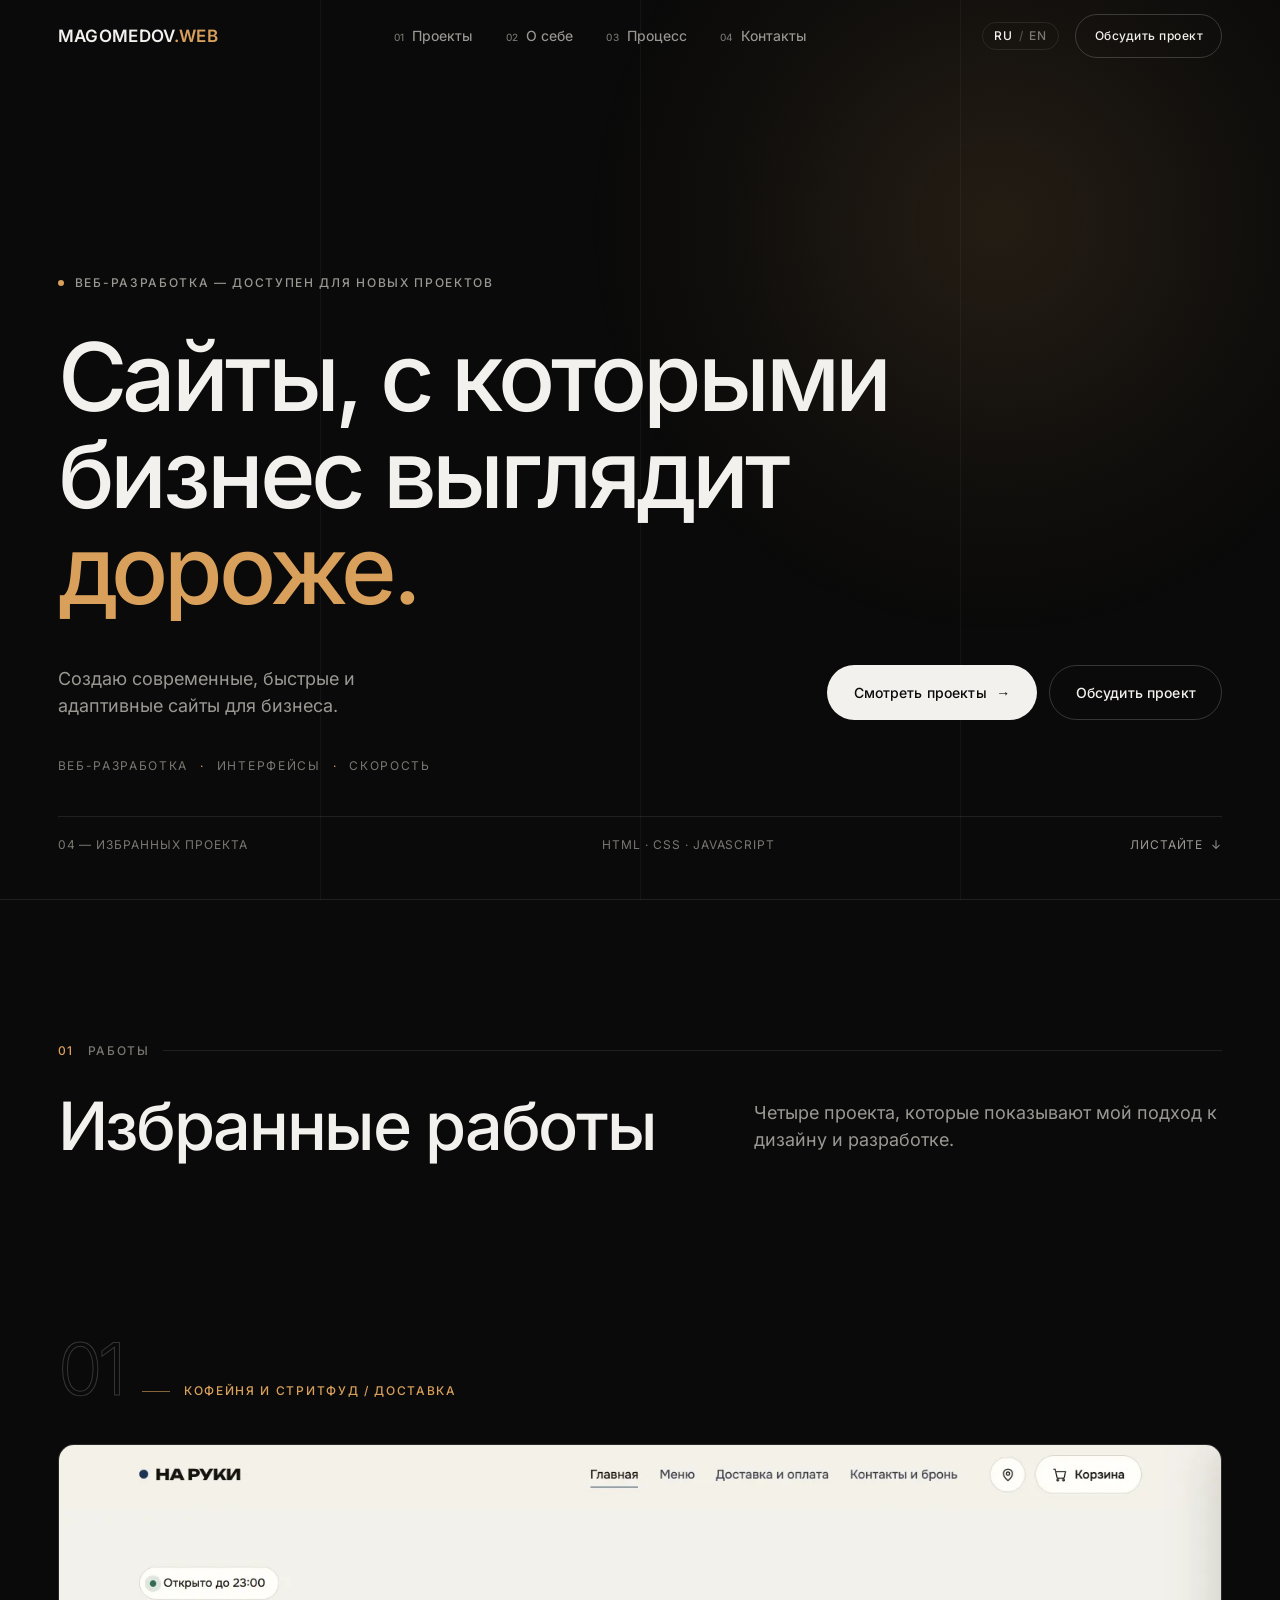
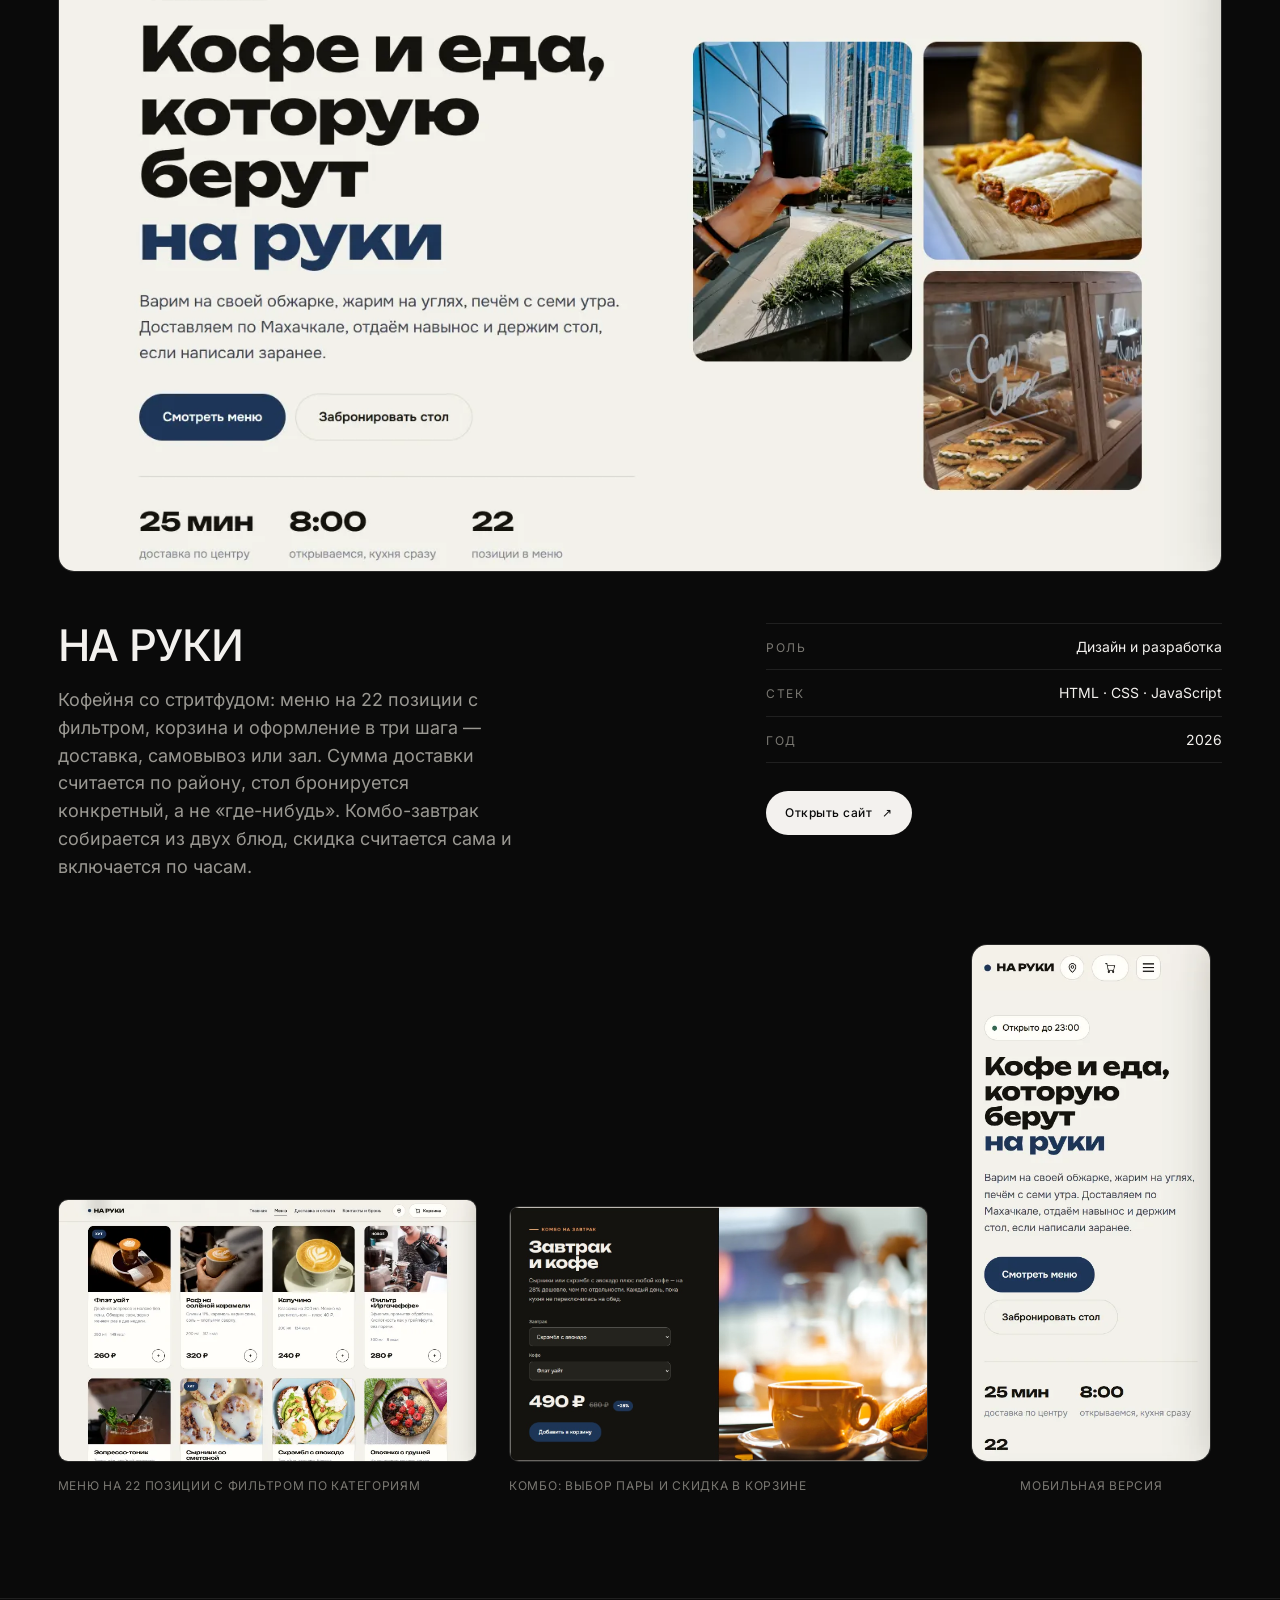
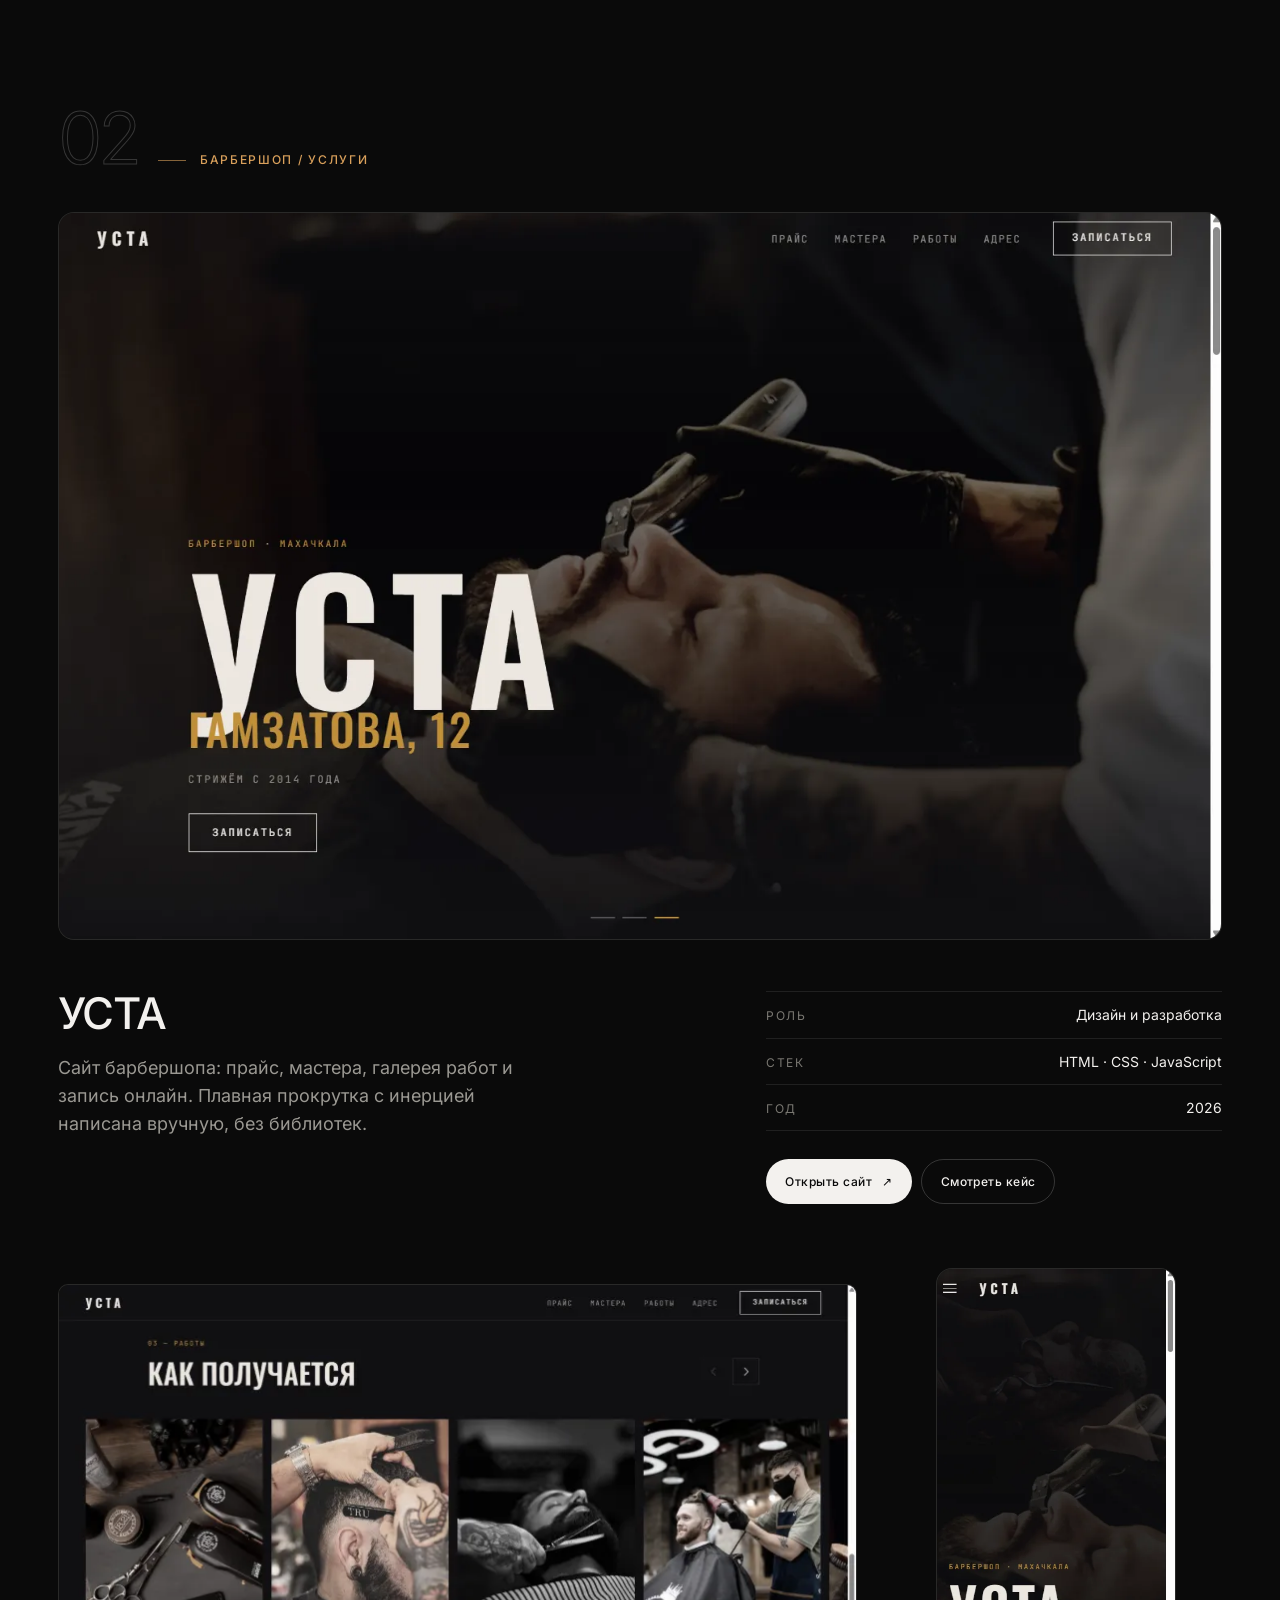
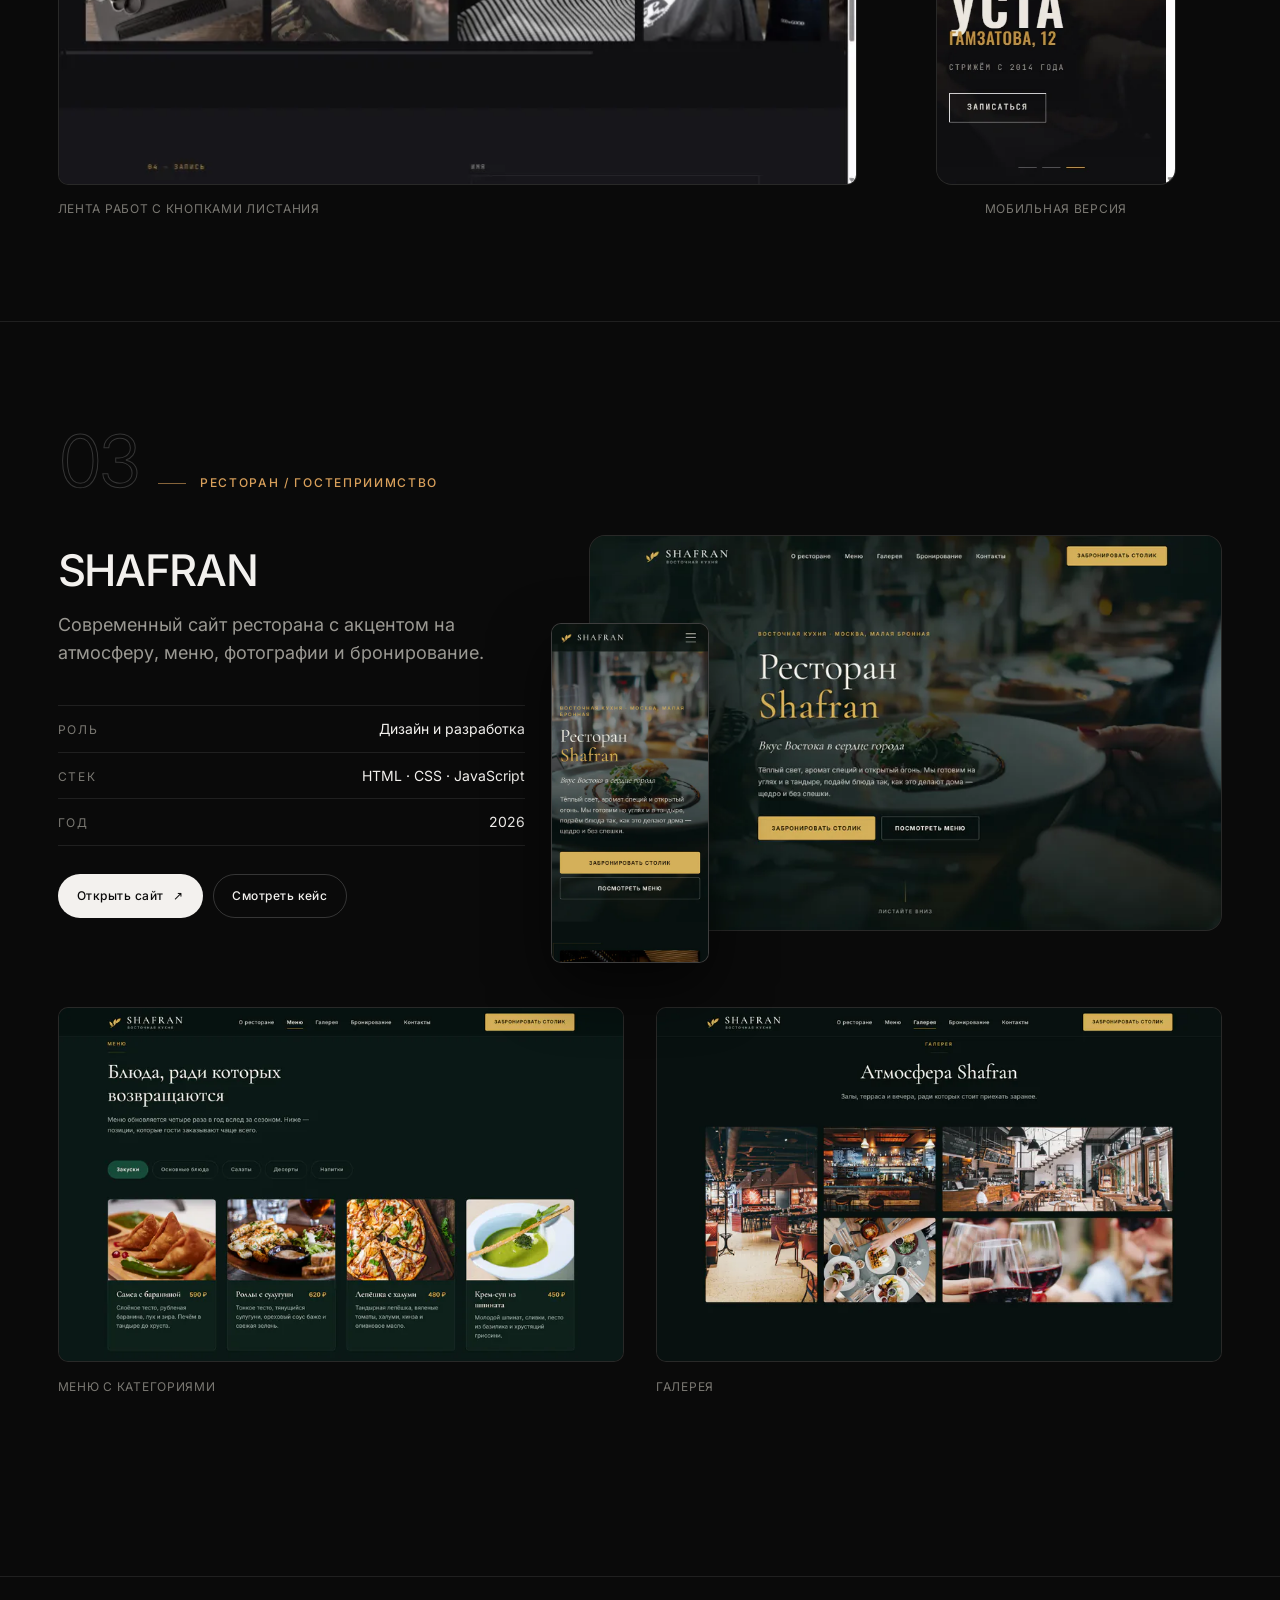
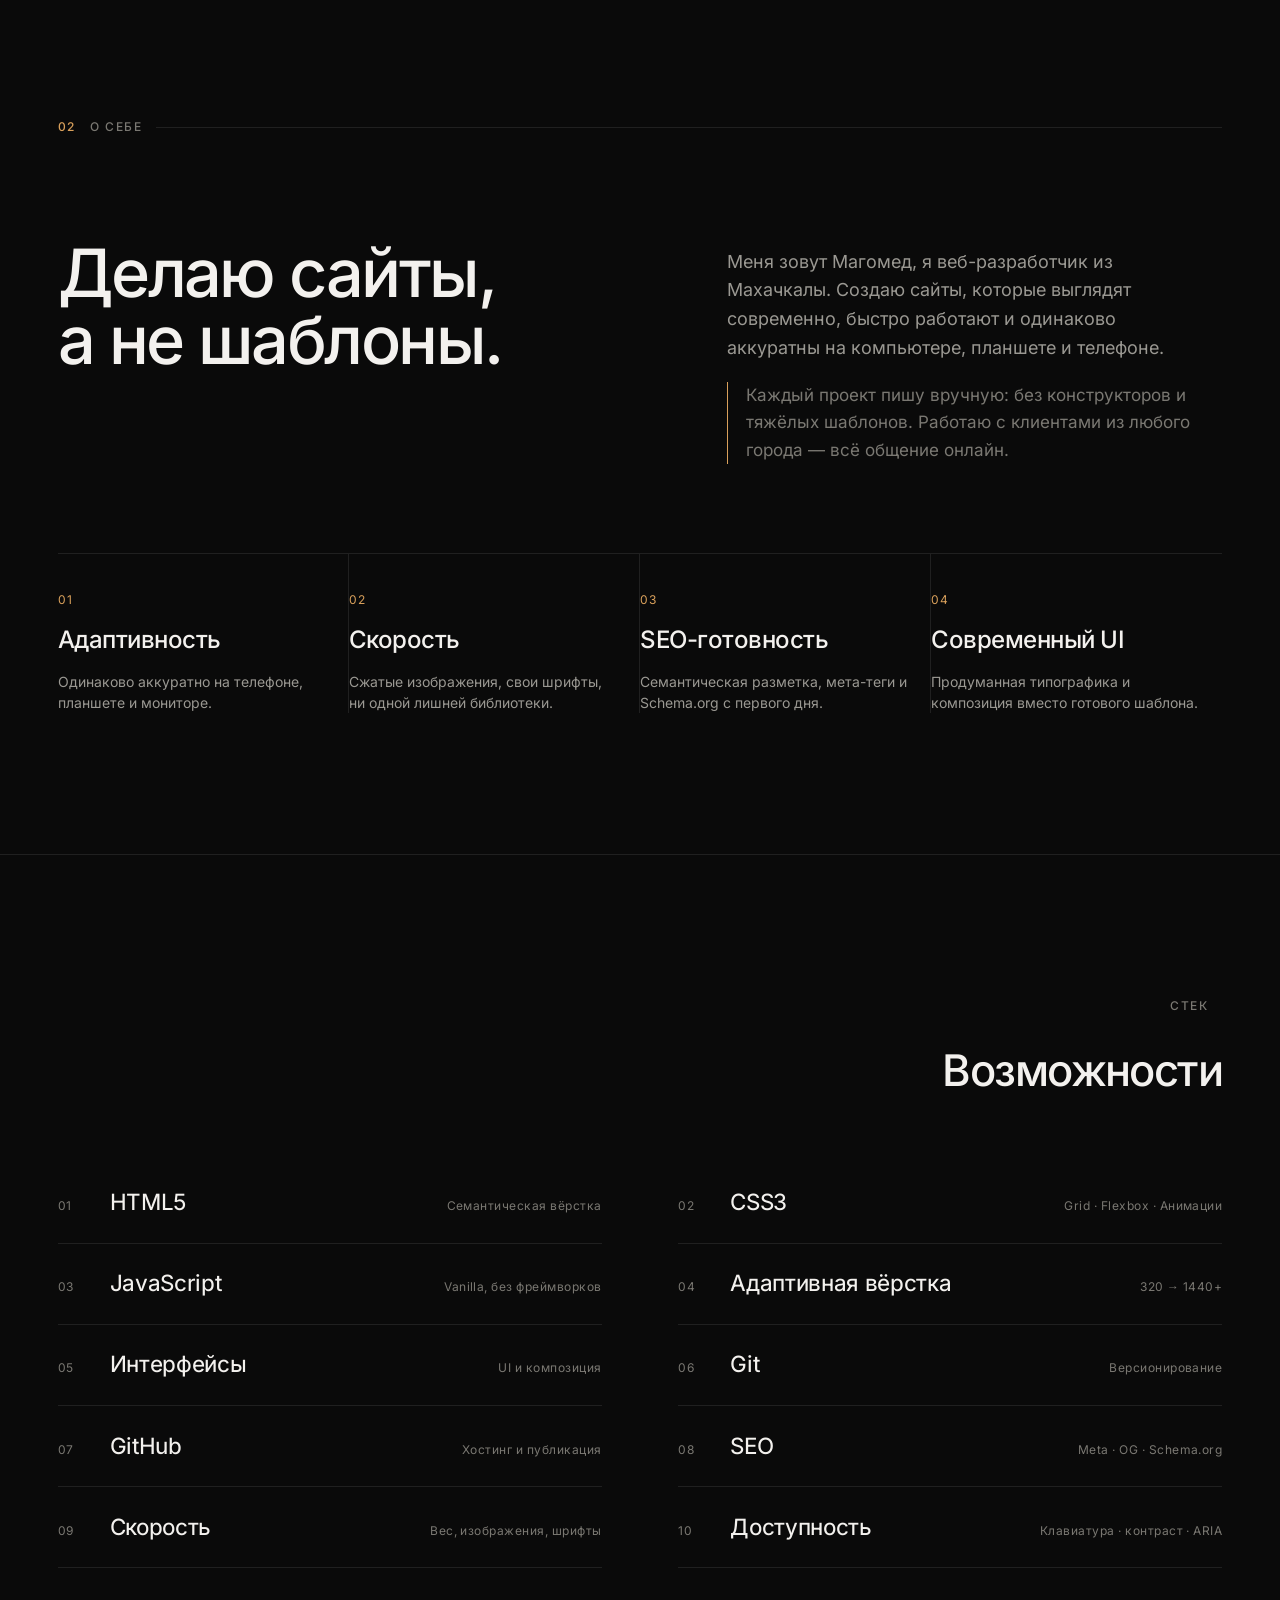
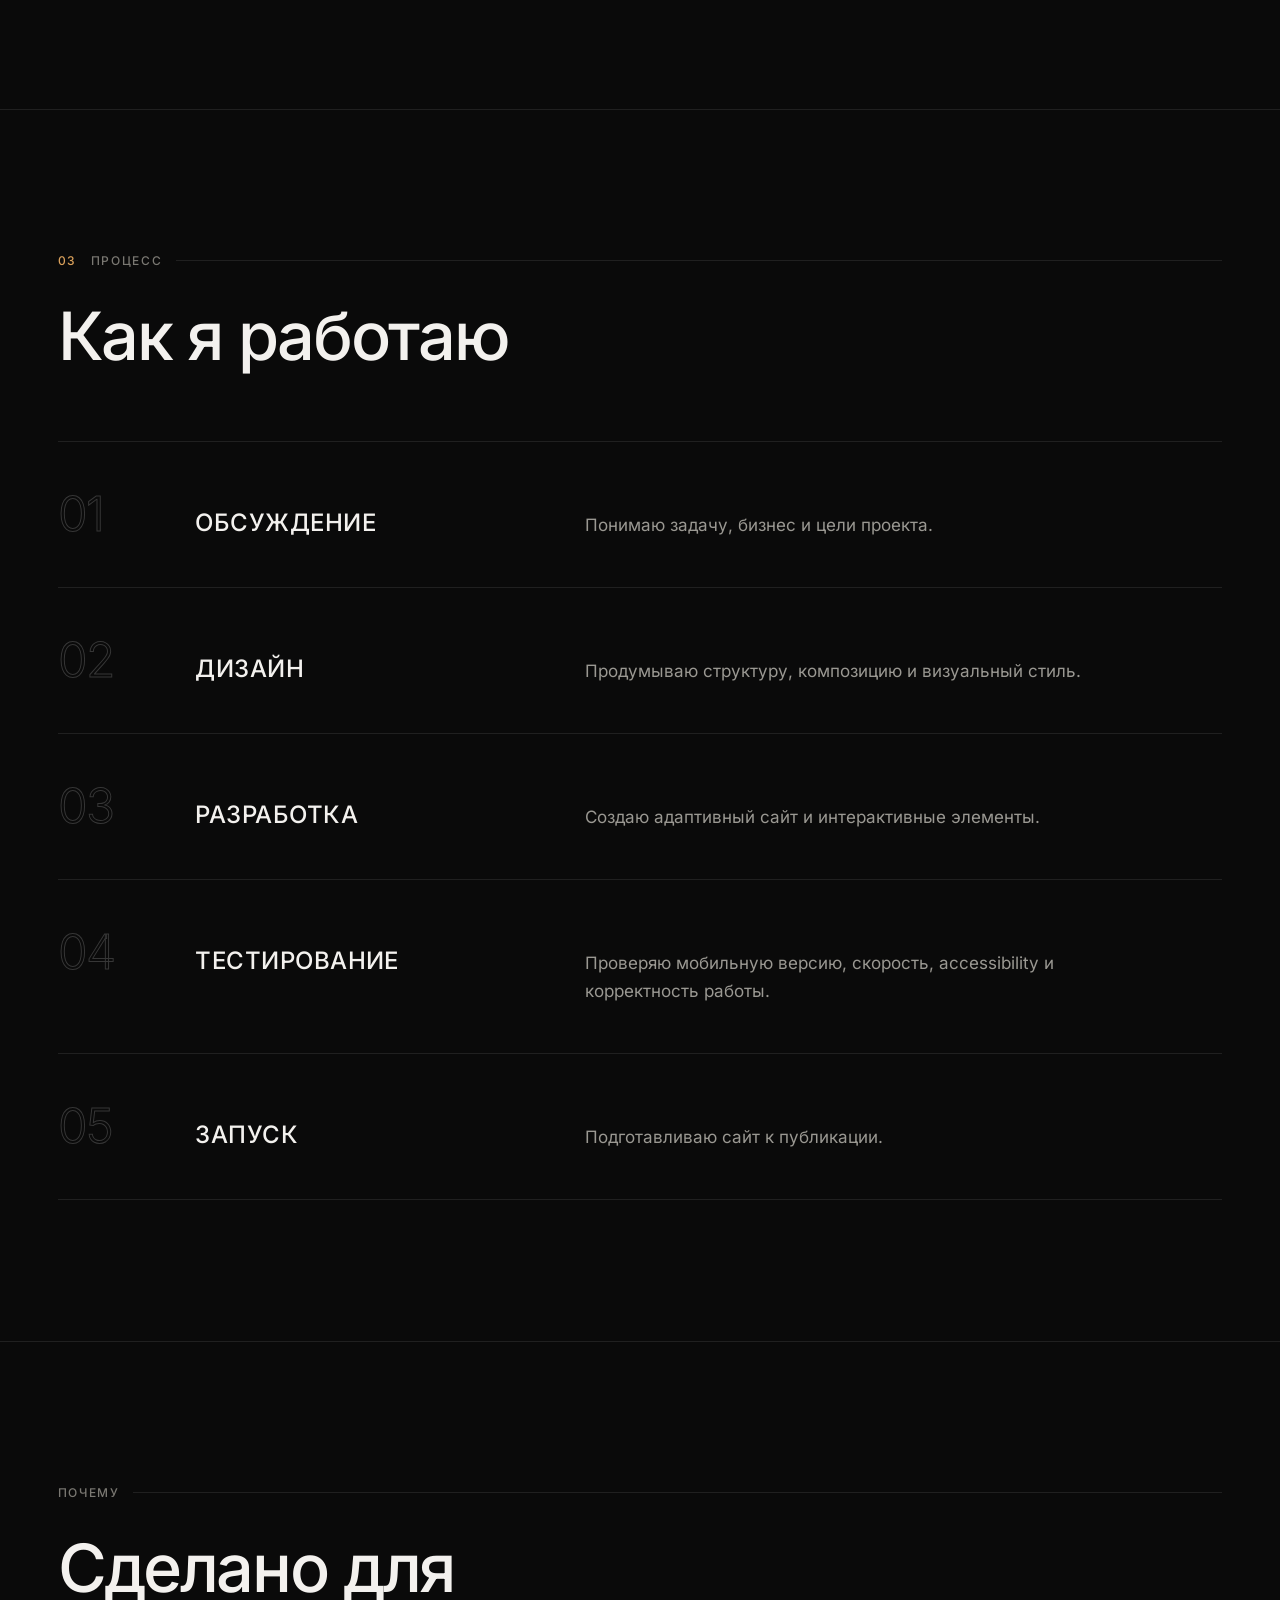
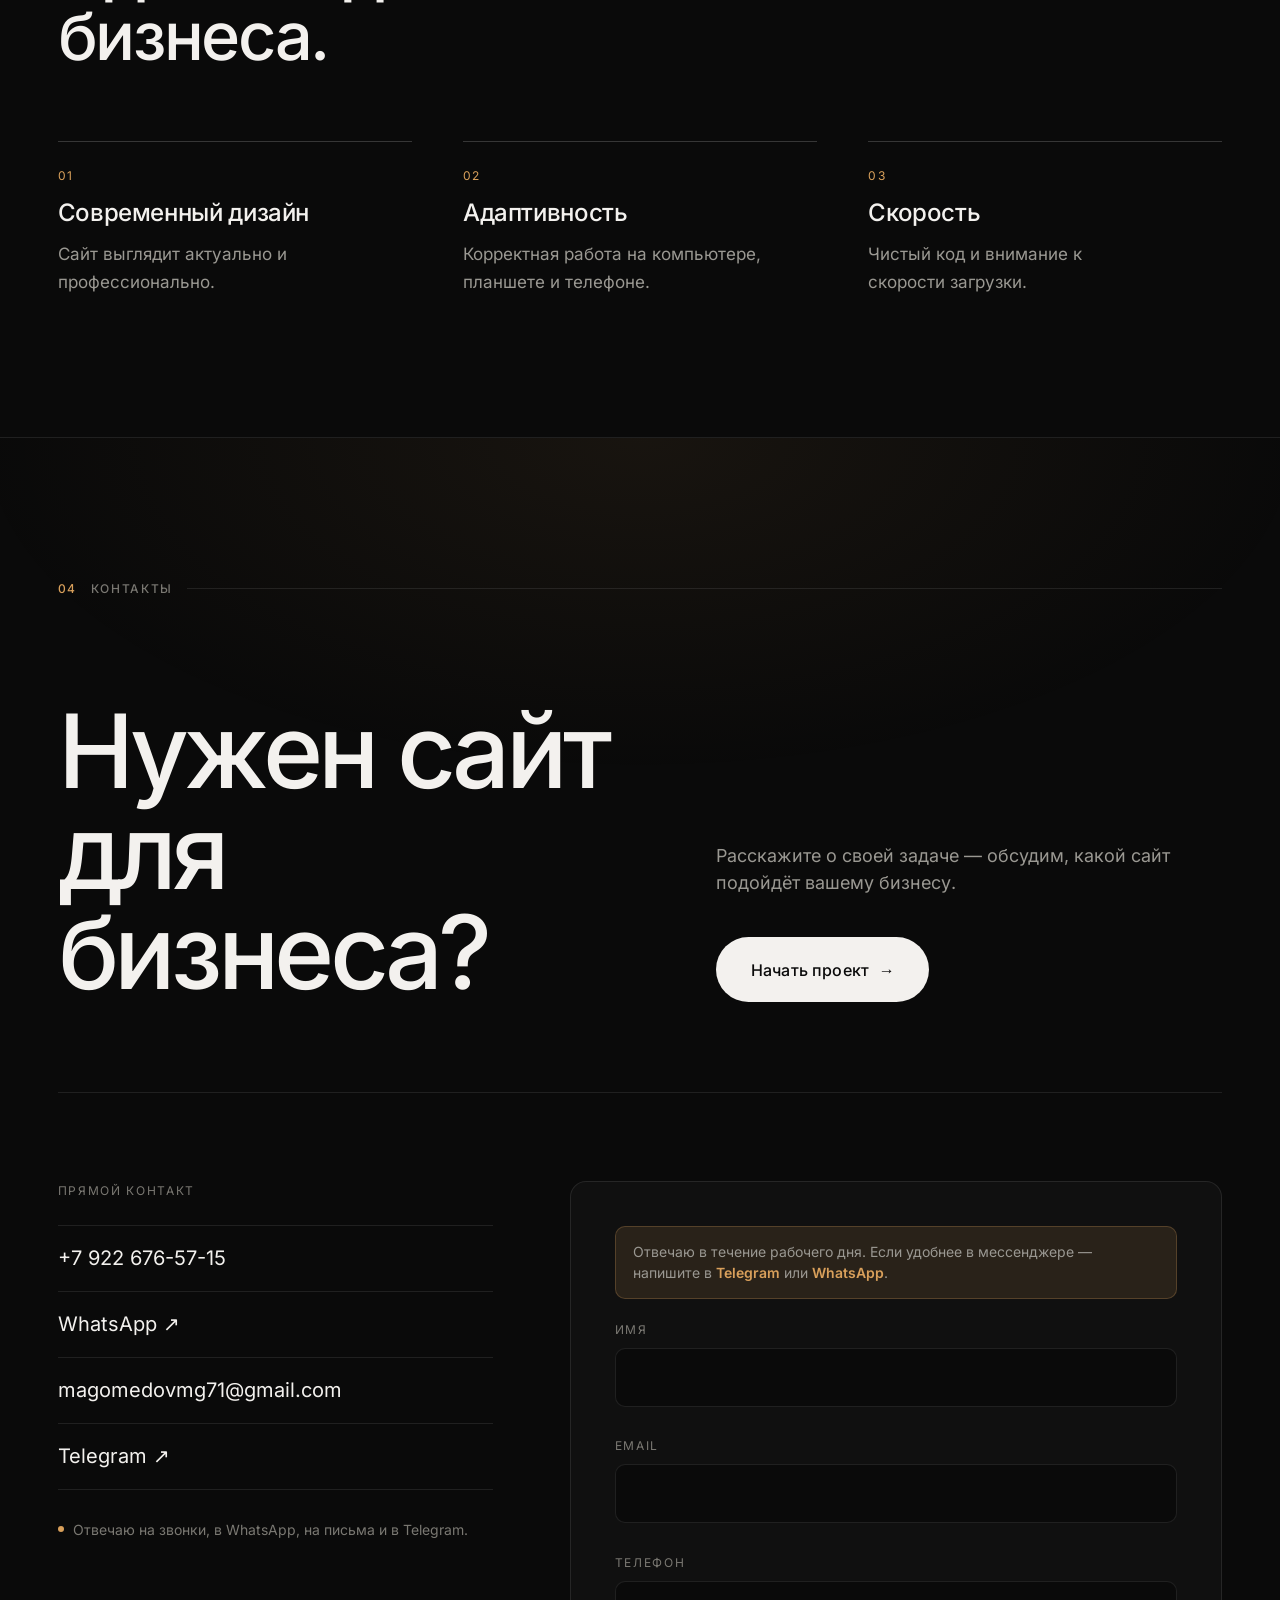
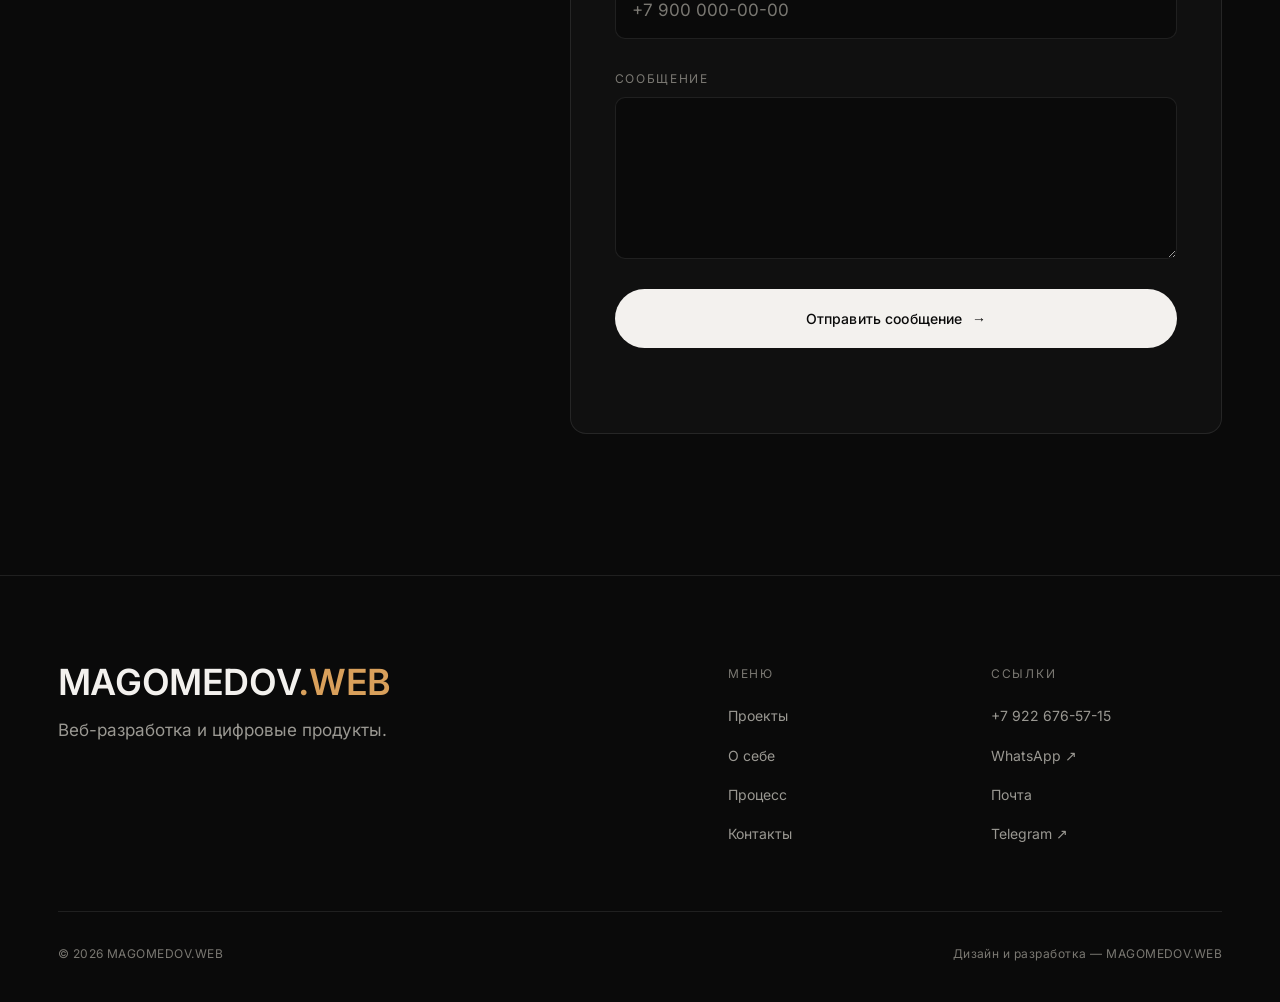
==== index.html @ 391b617d "Телеграм ведёт к боту с меткой сайта t.me/magadev_leads_bot?start=<метка>. Человек жмёт «Начать», бо" ====
<!DOCTYPE html>
<html lang="ru">
<head>
<meta charset="utf-8">
<meta name="viewport" content="width=device-width, initial-scale=1, viewport-fit=cover">
<title>Создание сайтов в Махачкале — MAGOMEDOV.WEB</title>
<meta name="description" content="Магомед — веб-разработчик из Махачкалы. Создаю современные, быстрые и адаптивные сайты для бизнеса: лендинги, сайты-визитки, корпоративные сайты. Работаю с клиентами из любого города. Четыре проекта в портфолио.">
<meta name="author" content="Магомед — MAGOMEDOV.WEB">
<meta name="theme-color" content="#0a0a0a">
<meta name="color-scheme" content="dark">
<!-- max-image-preview:large — чтобы в поиске показывалась крупная картинка проекта -->
<meta name="robots" content="index, follow, max-image-preview:large, max-snippet:-1">
<link rel="canonical" href="https://magomedov.website/">

<!-- Open Graph / Twitter -->
<meta property="og:type" content="website">
<meta property="og:site_name" content="MAGOMEDOV.WEB">
<meta property="og:locale" content="ru_RU">
<meta property="og:title" content="Создание сайтов в Махачкале — MAGOMEDOV.WEB">
<meta property="og:description" content="Магомед, веб-разработчик из Махачкалы. Современные, быстрые и адаптивные сайты для бизнеса. Проекты: НА РУКИ, УСТА, SHAFRAN.">
<meta property="og:url" content="https://magomedov.website/">
<meta property="og:image" content="https://magomedov.website/images/og-image.jpg">
<meta property="og:image:width" content="1200">
<meta property="og:image:height" content="630">
<meta property="og:image:alt" content="MAGOMEDOV.WEB — веб-разработка">
<meta name="twitter:card" content="summary_large_image">
<meta name="twitter:title" content="Создание сайтов в Махачкале — MAGOMEDOV.WEB">
<meta name="twitter:description" content="Магомед, веб-разработчик из Махачкалы. Современные, быстрые и адаптивные сайты для бизнеса.">
<meta name="twitter:image" content="https://magomedov.website/images/og-image.jpg">

<!-- Icons -->
<link rel="icon" href="images/favicon.svg" type="image/svg+xml">
<link rel="apple-touch-icon" href="images/apple-touch-icon.png">

<!-- Fonts: self-hosted Inter (latin + cyrillic subsets) -->
<link rel="preload" href="fonts/inter-cyrillic.woff2" as="font" type="font/woff2" crossorigin>
<link rel="preload" href="fonts/inter-latin.woff2" as="font" type="font/woff2" crossorigin>
<link rel="stylesheet" href="css/style.css">
<script>document.documentElement.classList.add('js');</script>

<script type="application/ld+json">
{
  "@context": "https://schema.org",
  "@graph": [
    {
      "@type": "WebSite",
      "@id": "https://magomedov.website/#website",
      "url": "https://magomedov.website/",
      "name": "MAGOMEDOV.WEB",
      "description": "Веб-разработка современных сайтов для бизнеса",
      "inLanguage": ["ru-RU", "en"],
      "publisher": { "@id": "https://magomedov.website/#person" }
    },
    {
      "@type": "Person",
      "@id": "https://magomedov.website/#person",
      "name": "MAGOMEDOV.WEB",
      "alternateName": "Магомед",
      "givenName": "Магомед",
      "jobTitle": "Веб-разработчик",
      "address": {
        "@type": "PostalAddress",
        "addressLocality": "Махачкала",
        "addressRegion": "Республика Дагестан",
        "addressCountry": "RU"
      },
      "email": "mailto:magomedovmg71@gmail.com",
      "telephone": "+79226765715",
      "url": "https://magomedov.website/",
      "knowsAbout": ["HTML5", "CSS3", "JavaScript", "Responsive Design", "UI Development", "Web Performance", "Accessibility", "SEO"],
      "knowsLanguage": ["ru", "en"],
      "makesOffer": {
        "@type": "Offer",
        "itemOffered": {
          "@type": "Service",
          "name": "Разработка сайтов для бизнеса",
          "serviceType": "Веб-разработка",
          "description": "Дизайн и вёрстка адаптивных сайтов: лендинги, сайты-визитки и корпоративные сайты на HTML, CSS и JavaScript.",
          "areaServed": [
            { "@type": "City", "name": "Махачкала" },
            { "@type": "Country", "name": "Россия" }
          ]
        }
      }
    },
    {
      "@type": "ItemList",
      "name": "Избранные работы",
      "itemListOrder": "https://schema.org/ItemListOrderAscending",
      "itemListElement": [
        {
          "@type": "ListItem",
          "position": 1,
          "item": {
            "@type": "WebSite",
            "name": "НА РУКИ",
            "url": "https://magomedov.website/naruki/",
            "description": "Сайт кофейни со стритфудом: меню с фильтром, корзина, доставка с расчётом по районам и бронь стола.",
            "author": { "@id": "https://magomedov.website/#person" }
          }
        },
        {
          "@type": "ListItem",
          "position": 2,
          "item": {
            "@type": "WebSite",
            "name": "УСТА",
            "url": "https://magomedov.website/usta/",
            "description": "Сайт барбершопа: прайс, мастера, галерея работ и запись онлайн.",
            "author": { "@id": "https://magomedov.website/#person" }
          }
        },
        {
          "@type": "ListItem",
          "position": 3,
          "item": {
            "@type": "WebSite",
            "name": "SHAFRAN",
            "url": "https://magomedov.website/shafran/",
            "description": "Современный сайт ресторана с акцентом на атмосферу, меню, фотографии и бронирование.",
            "author": { "@id": "https://magomedov.website/#person" }
          }
        }
      ]
    }
  ]
}
</script>
</head>

<body>
<a class="skip-link" href="#main" data-i18n="a11y.skip">Перейти к содержимому</a>

<!-- Decorative editorial grid -->
<div class="grid-lines" aria-hidden="true"><span></span><span></span><span></span></div>

<!-- ============================================================ HEADER -->
<header class="site-header" id="site-header">
  <div class="site-header__inner">
    <a class="wordmark" href="#top" data-i18n-aria="a11y.home" aria-label="MAGOMEDOV.WEB — на главную">
      <span class="wordmark__main">MAGOMEDOV</span><span class="wordmark__accent">.WEB</span>
    </a>

    <nav class="nav" id="nav" data-i18n-aria="a11y.nav" aria-label="Основная навигация">
      <ul class="nav__list">
        <li><a class="nav__link" href="#work"><span class="nav__idx">01</span><span data-i18n="nav.work">Проекты</span></a></li>
        <li><a class="nav__link" href="#about"><span class="nav__idx">02</span><span data-i18n="nav.about">О себе</span></a></li>
        <li><a class="nav__link" href="#process"><span class="nav__idx">03</span><span data-i18n="nav.process">Процесс</span></a></li>
        <li><a class="nav__link" href="#contact"><span class="nav__idx">04</span><span data-i18n="nav.contact">Контакты</span></a></li>
      </ul>
      <div class="nav__foot">
        <a class="nav__mail nav__phone" href="tel:+79226765715">+7 922 676-57-15</a>
        <a class="nav__mail" href="mailto:magomedovmg71@gmail.com">magomedovmg71@gmail.com</a>
        <div class="nav__socials">
          <a href="https://wa.me/79226765715" target="_blank" rel="noopener noreferrer">WhatsApp ↗</a>
          <a href="https://t.me/magadev_leads_bot?start=site" target="_blank" rel="noopener noreferrer">Telegram ↗</a>
        </div>
      </div>
    </nav>

    <div class="site-header__side">
      <button class="lang" id="lang-toggle" type="button" data-i18n-aria="a11y.lang" aria-label="Switch to English">
        <span class="lang__opt is-current">RU</span><span class="lang__sep" aria-hidden="true">/</span><span class="lang__opt">EN</span>
      </button>

      <a class="btn btn--ghost btn--sm site-header__cta" href="#contact" data-i18n="cta.talk">Обсудить проект</a>

      <button class="burger" id="burger" type="button" data-i18n-aria="a11y.menuOpen" aria-label="Открыть меню" aria-expanded="false" aria-controls="nav">
        <span class="burger__box" aria-hidden="true"><span class="burger__line"></span><span class="burger__line"></span></span>
      </button>
    </div>
  </div>
</header>
<div class="nav-scrim" id="nav-scrim" hidden></div>

<main id="main">
  <span id="top" class="anchor" aria-hidden="true"></span>

  <!-- ============================================================ HERO -->
  <section class="hero" id="hero" aria-labelledby="hero-title">
    <div class="hero__glow" aria-hidden="true"></div>
    <div class="container hero__inner">

      <p class="hero__eyebrow" data-reveal>
        <span class="status-dot" aria-hidden="true"></span>
        <span data-i18n="hero.eyebrow">Веб-разработка — доступен для новых проектов</span>
      </p>

      <h1 class="hero__title" id="hero-title">
        <span class="line" data-reveal="line" data-reveal-delay="1"><span class="line__in" data-i18n="hero.l1">Сайты, с которыми</span></span>
        <span class="line" data-reveal="line" data-reveal-delay="2"><span class="line__in" data-i18n="hero.l2">бизнес выглядит</span></span>
        <span class="line" data-reveal="line" data-reveal-delay="3"><span class="line__in" data-i18n="hero.l3"><em>дороже.</em></span></span>
      </h1>

      <div class="hero__bottom">
        <p class="hero__lead" data-reveal data-reveal-delay="4" data-i18n="hero.lead">
          Создаю современные, быстрые и адаптивные сайты для бизнеса.
        </p>

        <div class="hero__actions" data-reveal data-reveal-delay="5">
          <a class="btn btn--solid" href="#work">
            <span data-i18n="cta.viewProjects">Смотреть проекты</span> <span class="btn__arrow" aria-hidden="true">→</span>
          </a>
          <a class="btn btn--ghost" href="#contact" data-i18n="cta.talk">Обсудить проект</a>
        </div>
      </div>

      <p class="hero__meta" data-reveal data-reveal-delay="6">
        <span data-i18n="hero.m1">Веб-разработка</span><i aria-hidden="true">·</i><span data-i18n="hero.m2">Интерфейсы</span><i aria-hidden="true">·</i><span data-i18n="hero.m3">Скорость</span>
      </p>

      <div class="hero__rule" data-reveal data-reveal-delay="7">
        <span class="hero__rule-item" data-i18n="hero.r1">04 — избранных проекта</span>
        <span class="hero__rule-item">HTML · CSS · JavaScript</span>
        <a class="hero__rule-item hero__scroll" href="#work">
          <span data-i18n="hero.scroll">Листайте</span> <span aria-hidden="true">↓</span>
        </a>
      </div>
    </div>
  </section>

  <!-- ============================================================ WORK -->
  <section class="section work" id="work" aria-labelledby="work-title">
    <div class="container">
      <header class="section-head">
        <p class="section-index"><span class="section-index__num">01</span> <span data-i18n="sec.work">Работы</span></p>
        <h2 class="section-title" id="work-title" data-reveal data-i18n="work.title">Избранные работы</h2>
        <p class="section-sub" data-reveal data-reveal-delay="1" data-i18n="work.sub">Четыре проекта, которые показывают мой подход к дизайну и разработке.</p>
      </header>
    </div>

    <!-- -------------------------------------------------- 01 НА РУКИ -->
    <article class="project project--naruki" aria-labelledby="p0-title">
      <div class="container">
        <div class="project__top">
          <p class="project__num" aria-hidden="true">01</p>
          <p class="project__cat" data-i18n="p0.cat">Кофейня и стритфуд / Доставка</p>
        </div>
      </div>

      <div class="container container--wide">
        <a class="media media--cinematic" href="https://magomedov.website/naruki/"
           target="_blank" rel="noopener noreferrer" data-reveal
           data-i18n-aria="p0.open" aria-label="Открыть сайт НА РУКИ в новой вкладке">
          <img src="images/naruki-01.webp"
               srcset="images/naruki-01-800w.webp 800w, images/naruki-01.webp 1440w, images/naruki-01-2880w.webp 2880w"
               sizes="(min-width: 1688px) 1560px, (min-width: 900px) calc(100vw - 128px), 100vw"
               width="1440" height="900" loading="lazy" decoding="async"
               data-i18n-alt="p0.alt1"
               alt="Главная страница кофейни НА РУКИ: крупный заголовок и фотографии кофе навынос">
          <span class="media__overlay" aria-hidden="true">
            <span class="media__label"><span data-i18n="cta.viewProject">Открыть проект</span> <i>→</i></span>
          </span>
        </a>
      </div>

      <div class="container">
        <div class="project__body">
          <div class="project__headline">
            <h3 class="project__title" id="p0-title" data-reveal>НА РУКИ</h3>
            <p class="project__desc" data-reveal data-reveal-delay="1" data-i18n="p0.desc">
              Кофейня со стритфудом: меню на 22 позиции с фильтром, корзина и оформление в три шага — доставка, самовывоз или зал. Сумма доставки считается по району, стол бронируется конкретный, а не «где-нибудь». Комбо-завтрак собирается из двух блюд, скидка считается сама и включается по часам.
            </p>
          </div>

          <div class="project__aside">
            <dl class="facts">
              <div class="facts__row"><dt data-i18n="fact.role">Роль</dt><dd data-i18n="fact.roleVal">Дизайн и разработка</dd></div>
              <div class="facts__row"><dt data-i18n="fact.stack">Стек</dt><dd>HTML · CSS · JavaScript</dd></div>
              <div class="facts__row"><dt data-i18n="fact.year">Год</dt><dd>2026</dd></div>
            </dl>
            <div class="project__actions">
              <a class="btn btn--solid btn--sm" href="https://magomedov.website/naruki/" target="_blank" rel="noopener noreferrer"><span data-i18n="cta.live">Открыть сайт</span> <span aria-hidden="true">↗</span></a>
            </div>
          </div>
        </div>

        <div class="project__strip project__strip--trio" data-reveal>
          <figure class="strip__item">
            <img src="images/naruki-02.webp" srcset="images/naruki-02-800w.webp 800w, images/naruki-02.webp 1440w, images/naruki-02-2880w.webp 2880w"
                 sizes="(max-width: 800px) 100vw, 60vw" width="1440" height="900" loading="lazy" decoding="async"
                 data-i18n-alt="p0.alt2"
                 alt="Страница меню НА РУКИ: карточки блюд с фотографиями, ценами и фильтром по категориям">
            <figcaption data-i18n="p0.cap1">Меню на 22 позиции с фильтром по категориям</figcaption>
          </figure>
          <figure class="strip__item">
            <img src="images/naruki-combo.jpg"
                 sizes="(max-width: 800px) 100vw, 35vw" width="1240" height="753" loading="lazy" decoding="async"
                 data-i18n-alt="p0.alt4"
                 alt="Блок комбо на сайте НА РУКИ: выбор завтрака и кофе, цена 490 ₽ вместо 680 ₽">
            <figcaption data-i18n="p0.cap2">Комбо: выбор пары и скидка в корзине</figcaption>
          </figure>
          <figure class="strip__item strip__item--phone">
            <img src="images/naruki-mobile.webp" srcset="images/naruki-mobile.webp 420w, images/naruki-mobile-840w.webp 840w" sizes="(max-width: 899px) min(420px, 100vw), 240px" width="390" height="844" loading="lazy" decoding="async"
                 data-i18n-alt="p0.alt3"
                 alt="Мобильная версия сайта кофейни НА РУКИ на экране смартфона">
            <figcaption data-i18n="cap.mobile">Мобильная версия</figcaption>
          </figure>
        </div>
      </div>
    </article>

    <!-- -------------------------------------------------- 02 УСТА -->
    <article class="project project--usta" aria-labelledby="p1-title">
      <div class="container">
        <div class="project__top">
          <p class="project__num" aria-hidden="true">02</p>
          <p class="project__cat" data-i18n="p1.cat">Барбершоп / Услуги</p>
        </div>
      </div>

      <div class="container container--wide">
        <a class="media media--cinematic" href="https://magomedov.website/usta/"
           target="_blank" rel="noopener noreferrer" data-reveal
           data-i18n-aria="p1.open" aria-label="Открыть сайт УСТА в новой вкладке">
          <img src="images/usta-01.webp"
               srcset="images/usta-01-800w.webp 800w, images/usta-01.webp 1440w, images/usta-01-2880w.webp 2880w"
               sizes="(min-width: 1688px) 1560px, (min-width: 900px) calc(100vw - 128px), 100vw"
               width="1440" height="900" loading="lazy" decoding="async"
               data-i18n-alt="p1.alt1"
               alt="Главный экран сайта барбершопа УСТА: тёмная страница с крупным названием и кнопкой записи">
          <span class="media__overlay" aria-hidden="true">
            <span class="media__label"><span data-i18n="cta.viewProject">Открыть проект</span> <i>→</i></span>
          </span>
        </a>
      </div>

      <div class="container">
        <div class="project__body">
          <div class="project__headline">
            <h3 class="project__title" id="p1-title" data-reveal>УСТА</h3>
            <p class="project__desc" data-reveal data-reveal-delay="1" data-i18n="p1.desc">
              Сайт барбершопа: прайс, мастера, галерея работ и запись онлайн. Плавная прокрутка с инерцией написана вручную, без библиотек.
            </p>
          </div>

          <div class="project__aside">
            <dl class="facts">
              <div class="facts__row"><dt data-i18n="fact.role">Роль</dt><dd data-i18n="fact.roleVal">Дизайн и разработка</dd></div>
              <div class="facts__row"><dt data-i18n="fact.stack">Стек</dt><dd>HTML · CSS · JavaScript</dd></div>
              <div class="facts__row"><dt data-i18n="fact.year">Год</dt><dd>2026</dd></div>
            </dl>
            <div class="project__actions">
              <a class="btn btn--solid btn--sm" href="https://magomedov.website/usta/" target="_blank" rel="noopener noreferrer"><span data-i18n="cta.live">Открыть сайт</span> <span aria-hidden="true">↗</span></a>
              <button class="btn btn--ghost btn--sm" type="button" data-case="case-usta" data-i18n="cta.case">Смотреть кейс</button>
            </div>
          </div>
        </div>

        <div class="project__strip" data-reveal>
          <figure class="strip__item">
            <img src="images/usta-02.webp" srcset="images/usta-02-800w.webp 800w, images/usta-02.webp 1440w, images/usta-02-2880w.webp 2880w"
                 sizes="(max-width: 800px) 100vw, 60vw" width="1440" height="900" loading="lazy" decoding="async"
                 data-i18n-alt="p1.alt2"
                 alt="Галерея работ на сайте УСТА: лента фотографий стрижек с кнопками листания">
            <figcaption data-i18n="p1.cap1">Лента работ с кнопками листания</figcaption>
          </figure>
          <figure class="strip__item strip__item--phone">
            <img src="images/usta-mobile.webp" srcset="images/usta-mobile.webp 420w, images/usta-mobile-840w.webp 840w" sizes="(max-width: 899px) min(420px, 100vw), 240px" width="390" height="844" loading="lazy" decoding="async"
                 data-i18n-alt="p1.alt3"
                 alt="Мобильная версия сайта барбершопа УСТА на экране смартфона">
            <figcaption data-i18n="cap.mobile">Мобильная версия</figcaption>
          </figure>
        </div>
      </div>
    </article>
    <!-- -------------------------------------------------- 03 SHAFRAN -->
    <article class="project project--shafran" aria-labelledby="p2-title">
      <div class="container">
        <div class="project__top">
          <p class="project__num" aria-hidden="true">03</p>
          <p class="project__cat" data-i18n="p2.cat">Ресторан / Гостеприимство</p>
        </div>

        <div class="split">
          <div class="split__text">
            <h3 class="project__title" id="p2-title" data-reveal>SHAFRAN</h3>
            <p class="project__desc" data-reveal data-reveal-delay="1" data-i18n="p2.desc">
              Современный сайт ресторана с акцентом на атмосферу, меню, фотографии и бронирование.
            </p>
            <dl class="facts" data-reveal data-reveal-delay="2">
              <div class="facts__row"><dt data-i18n="fact.role">Роль</dt><dd data-i18n="fact.roleVal">Дизайн и разработка</dd></div>
              <div class="facts__row"><dt data-i18n="fact.stack">Стек</dt><dd>HTML · CSS · JavaScript</dd></div>
              <div class="facts__row"><dt data-i18n="fact.year">Год</dt><dd>2026</dd></div>
            </dl>
            <div class="project__actions" data-reveal data-reveal-delay="3">
              <a class="btn btn--solid btn--sm" href="https://magomedov.website/shafran/" target="_blank" rel="noopener noreferrer"><span data-i18n="cta.live">Открыть сайт</span> <span aria-hidden="true">↗</span></a>
              <button class="btn btn--ghost btn--sm" type="button" data-case="case-shafran" data-i18n="cta.case">Смотреть кейс</button>
            </div>
          </div>

          <div class="split__media">
            <a class="media media--tall" href="https://magomedov.website/shafran/"
               target="_blank" rel="noopener noreferrer" data-reveal
               data-i18n-aria="p2.open" aria-label="Открыть сайт SHAFRAN в новой вкладке">
              <img src="images/shafran-01.webp"
                   srcset="images/shafran-01-800w.webp 800w, images/shafran-01.webp 1440w, images/shafran-01-2880w.webp 2880w"
                   sizes="(max-width: 900px) 100vw, 55vw"
                   width="1440" height="900" loading="lazy" decoding="async"
                   data-i18n-alt="p2.alt1"
                   alt="Главный экран сайта ресторана SHAFRAN с полноэкранной фотографией и заголовком">
              <span class="media__overlay" aria-hidden="true">
                <span class="media__label"><span data-i18n="cta.viewProject">Открыть проект</span> <i>→</i></span>
              </span>
            </a>
            <figure class="split__inset" data-reveal data-reveal-delay="2">
              <img src="images/shafran-mobile.webp" srcset="images/shafran-mobile.webp 420w, images/shafran-mobile-840w.webp 840w" sizes="(max-width: 899px) min(420px, 100vw), 240px" width="390" height="844" loading="lazy" decoding="async"
                   data-i18n-alt="p2.alt3"
                   alt="Мобильная версия сайта ресторана SHAFRAN на экране смартфона">
            </figure>
          </div>
        </div>

        <div class="duo" data-reveal>
          <figure class="duo__item">
            <img src="images/shafran-02.webp" srcset="images/shafran-02-800w.webp 800w, images/shafran-02.webp 1440w, images/shafran-02-2880w.webp 2880w"
                 sizes="(max-width: 800px) 100vw, 45vw" width="1440" height="900" loading="lazy" decoding="async"
                 data-i18n-alt="p2.alt2"
                 alt="Раздел меню на сайте SHAFRAN с фотографиями блюд и ценами">
            <figcaption data-i18n="p2.cap1">Меню с категориями</figcaption>
          </figure>
          <figure class="duo__item">
            <img src="images/shafran-03.webp" srcset="images/shafran-03-800w.webp 800w, images/shafran-03.webp 1440w, images/shafran-03-2880w.webp 2880w"
                 sizes="(max-width: 800px) 100vw, 45vw" width="1440" height="900" loading="lazy" decoding="async"
                 data-i18n-alt="p2.alt4"
                 alt="Галерея интерьера и блюд на сайте ресторана SHAFRAN">
            <figcaption data-i18n="p2.cap2">Галерея</figcaption>
          </figure>
        </div>
      </div>
    </article>

  </section>

  <!-- ============================================================ ABOUT -->
  <section class="section about" id="about" aria-labelledby="about-title">
    <div class="container">
      <header class="section-head">
        <p class="section-index"><span class="section-index__num">02</span> <span data-i18n="sec.about">О себе</span></p>
      </header>

      <div class="about__grid">
        <h2 class="about__title" id="about-title" data-reveal data-i18n="about.title">Делаю сайты,<br>а не шаблоны.</h2>
        <div class="about__text">
          <p data-reveal data-reveal-delay="1" data-i18n="about.p1">
            Меня зовут Магомед, я веб-разработчик из Махачкалы. Создаю сайты, которые выглядят
            современно, быстро работают и одинаково аккуратны на компьютере, планшете и телефоне.
          </p>
          <p class="about__note" data-reveal data-reveal-delay="2" data-i18n="about.p2">
            Каждый проект пишу вручную: без конструкторов и тяжёлых шаблонов.
            Работаю с клиентами из любого города — всё общение онлайн.
          </p>
        </div>
      </div>

      <ul class="traits">
        <li class="traits__item" data-reveal><span class="traits__idx">01</span><span class="traits__name" data-i18n="trait.1">Адаптивность</span><span class="traits__text" data-i18n="trait.1d">Одинаково аккуратно на телефоне, планшете и мониторе.</span></li>
        <li class="traits__item" data-reveal data-reveal-delay="1"><span class="traits__idx">02</span><span class="traits__name" data-i18n="trait.2">Скорость</span><span class="traits__text" data-i18n="trait.2d">Сжатые изображения, свои шрифты, ни одной лишней библиотеки.</span></li>
        <li class="traits__item" data-reveal data-reveal-delay="2"><span class="traits__idx">03</span><span class="traits__name" data-i18n="trait.3">SEO-готовность</span><span class="traits__text" data-i18n="trait.3d">Семантическая разметка, мета-теги и Schema.org с первого дня.</span></li>
        <li class="traits__item" data-reveal data-reveal-delay="3"><span class="traits__idx">04</span><span class="traits__name" data-i18n="trait.4">Современный UI</span><span class="traits__text" data-i18n="trait.4d">Продуманная типографика и композиция вместо готового шаблона.</span></li>
      </ul>
    </div>
  </section>

  <!-- ============================================================ CAPABILITIES -->
  <section class="section capabilities" id="capabilities" aria-labelledby="cap-title">
    <div class="container">
      <header class="section-head section-head--inline">
        <p class="section-index"><span data-i18n="sec.stack">Стек</span></p>
        <h2 class="section-title section-title--sm" id="cap-title" data-reveal data-i18n="cap.title">Возможности</h2>
      </header>

      <ul class="cap-list">
        <li class="cap-list__item" data-reveal><span class="cap-list__idx">01</span><span class="cap-list__name">HTML5</span><span class="cap-list__tag" data-i18n="cap.t1">Семантическая вёрстка</span></li>
        <li class="cap-list__item" data-reveal><span class="cap-list__idx">02</span><span class="cap-list__name">CSS3</span><span class="cap-list__tag" data-i18n="cap.t2">Grid · Flexbox · Анимации</span></li>
        <li class="cap-list__item" data-reveal><span class="cap-list__idx">03</span><span class="cap-list__name">JavaScript</span><span class="cap-list__tag" data-i18n="cap.t3">Vanilla, без фреймворков</span></li>
        <li class="cap-list__item" data-reveal><span class="cap-list__idx">04</span><span class="cap-list__name" data-i18n="cap.n4">Адаптивная вёрстка</span><span class="cap-list__tag">320 → 1440+</span></li>
        <li class="cap-list__item" data-reveal><span class="cap-list__idx">05</span><span class="cap-list__name" data-i18n="cap.n5">Интерфейсы</span><span class="cap-list__tag" data-i18n="cap.t5">UI и композиция</span></li>
        <li class="cap-list__item" data-reveal><span class="cap-list__idx">06</span><span class="cap-list__name">Git</span><span class="cap-list__tag" data-i18n="cap.t6">Версионирование</span></li>
        <li class="cap-list__item" data-reveal><span class="cap-list__idx">07</span><span class="cap-list__name">GitHub</span><span class="cap-list__tag" data-i18n="cap.t7">Хостинг и публикация</span></li>
        <li class="cap-list__item" data-reveal><span class="cap-list__idx">08</span><span class="cap-list__name">SEO</span><span class="cap-list__tag">Meta · OG · Schema.org</span></li>
        <li class="cap-list__item" data-reveal><span class="cap-list__idx">09</span><span class="cap-list__name" data-i18n="cap.n9">Скорость</span><span class="cap-list__tag" data-i18n="cap.t9">Вес, изображения, шрифты</span></li>
        <li class="cap-list__item" data-reveal><span class="cap-list__idx">10</span><span class="cap-list__name" data-i18n="cap.n10">Доступность</span><span class="cap-list__tag" data-i18n="cap.t10">Клавиатура · контраст · ARIA</span></li>
      </ul>
    </div>
  </section>

  <!-- ============================================================ PROCESS -->
  <section class="section process" id="process" aria-labelledby="process-title">
    <div class="container">
      <header class="section-head">
        <p class="section-index"><span class="section-index__num">03</span> <span data-i18n="sec.process">Процесс</span></p>
        <h2 class="section-title" id="process-title" data-reveal data-i18n="process.title">Как я работаю</h2>
      </header>

      <ol class="steps">
        <li class="step" data-reveal>
          <span class="step__num">01</span>
          <div class="step__body">
            <h3 class="step__title" data-i18n="step.1t">Обсуждение</h3>
            <p class="step__text" data-i18n="step.1d">Понимаю задачу, бизнес и цели проекта.</p>
          </div>
        </li>
        <li class="step" data-reveal>
          <span class="step__num">02</span>
          <div class="step__body">
            <h3 class="step__title" data-i18n="step.2t">Дизайн</h3>
            <p class="step__text" data-i18n="step.2d">Продумываю структуру, композицию и визуальный стиль.</p>
          </div>
        </li>
        <li class="step" data-reveal>
          <span class="step__num">03</span>
          <div class="step__body">
            <h3 class="step__title" data-i18n="step.3t">Разработка</h3>
            <p class="step__text" data-i18n="step.3d">Создаю адаптивный сайт и интерактивные элементы.</p>
          </div>
        </li>
        <li class="step" data-reveal>
          <span class="step__num">04</span>
          <div class="step__body">
            <h3 class="step__title" data-i18n="step.4t">Тестирование</h3>
            <p class="step__text" data-i18n="step.4d">Проверяю мобильную версию, скорость, accessibility и корректность работы.</p>
          </div>
        </li>
        <li class="step" data-reveal>
          <span class="step__num">05</span>
          <div class="step__body">
            <h3 class="step__title" data-i18n="step.5t">Запуск</h3>
            <p class="step__text" data-i18n="step.5d">Подготавливаю сайт к публикации.</p>
          </div>
        </li>
      </ol>
    </div>
  </section>

  <!-- ============================================================ WHY -->
  <section class="section why" id="why" aria-labelledby="why-title">
    <div class="container">
      <header class="section-head">
        <p class="section-index"><span data-i18n="sec.why">Почему</span></p>
        <h2 class="section-title" id="why-title" data-reveal data-i18n="why.title">Сделано для бизнеса.</h2>
      </header>

      <div class="why__grid">
        <article class="why__item" data-reveal>
          <p class="why__idx" aria-hidden="true">01</p>
          <h3 class="why__name" data-i18n="why.n1">Современный дизайн</h3>
          <p class="why__text" data-i18n="why.d1">Сайт выглядит актуально и профессионально.</p>
        </article>
        <article class="why__item" data-reveal data-reveal-delay="1">
          <p class="why__idx" aria-hidden="true">02</p>
          <h3 class="why__name" data-i18n="why.n2">Адаптивность</h3>
          <p class="why__text" data-i18n="why.d2">Корректная работа на компьютере, планшете и телефоне.</p>
        </article>
        <article class="why__item" data-reveal data-reveal-delay="2">
          <p class="why__idx" aria-hidden="true">03</p>
          <h3 class="why__name" data-i18n="why.n3">Скорость</h3>
          <p class="why__text" data-i18n="why.d3">Чистый код и внимание к скорости загрузки.</p>
        </article>
      </div>
    </div>
  </section>

  <!-- ============================================================ CONTACT -->
  <section class="section contact" id="contact" aria-labelledby="contact-title">
    <div class="container">
      <header class="section-head">
        <p class="section-index"><span class="section-index__num">04</span> <span data-i18n="sec.contact">Контакты</span></p>
      </header>

      <div class="contact__hero">
        <h2 class="contact__title" id="contact-title" data-reveal data-i18n="contact.title">Нужен сайт<br>для бизнеса?</h2>
        <p class="contact__sub" data-reveal data-reveal-delay="1" data-i18n="contact.sub">
          Расскажите о своей задаче — обсудим, какой сайт подойдёт вашему бизнесу.
        </p>
        <a class="btn btn--solid btn--lg" href="#contact-form" data-reveal data-reveal-delay="2">
          <span data-i18n="cta.start">Начать проект</span> <span class="btn__arrow" aria-hidden="true">→</span>
        </a>
      </div>

      <div class="contact__grid">
        <div class="contact__side">
          <p class="contact__label" data-i18n="contact.direct">Прямой контакт</p>
          <ul class="contact__links">
            <li><a href="tel:+79226765715">+7 922 676-57-15</a></li>
            <li><a href="https://wa.me/79226765715" target="_blank" rel="noopener noreferrer">WhatsApp <span aria-hidden="true">↗</span></a></li>
            <li><a href="mailto:magomedovmg71@gmail.com">magomedovmg71@gmail.com</a></li>
            <li><a href="https://t.me/magadev_leads_bot?start=site" target="_blank" rel="noopener noreferrer">Telegram <span aria-hidden="true">↗</span></a></li>
          </ul>
          <p class="contact__note">
            <span class="status-dot" aria-hidden="true"></span>
            <span data-i18n="contact.note">Отвечаю на звонки, в WhatsApp, на письма и в Telegram.</span>
          </p>
        </div>

        <form class="form" id="contact-form" novalidate>
          <p class="form__notice" role="note" data-i18n="form.notice">
            Отвечаю в течение рабочего дня. Если удобнее в мессенджере —
            напишите в <strong>Telegram</strong> или <strong>WhatsApp</strong>.
          </p>

          <!-- Ловушка для спам-ботов: людям поле не видно, автоматы его заполняют. -->
          <div class="field field--trap" aria-hidden="true">
            <label for="website">Не заполняйте это поле</label>
            <input type="text" id="website" name="website" tabindex="-1" autocomplete="off">
          </div>

          <div class="field">
            <label class="field__label" for="name" data-i18n="form.name">Имя</label>
            <input class="field__input" type="text" id="name" name="name" autocomplete="name"
                   required minlength="2" aria-describedby="name-error">
            <p class="field__error" id="name-error" role="alert"></p>
          </div>

          <div class="field">
            <label class="field__label" for="email" data-i18n="form.email">Email</label>
            <input class="field__input" type="email" id="email" name="email" autocomplete="email"
                   required aria-describedby="email-error">
            <p class="field__error" id="email-error" role="alert"></p>
          </div>

          <div class="field">
            <label class="field__label" for="phone" data-i18n="form.phone">Телефон</label>
            <input class="field__input" type="tel" id="phone" name="phone" autocomplete="tel"
                   inputmode="tel" placeholder="+7 900 000-00-00" required aria-describedby="phone-error">
            <p class="field__error" id="phone-error" role="alert"></p>
          </div>

          <div class="field">
            <label class="field__label" for="message" data-i18n="form.message">Сообщение</label>
            <textarea class="field__input field__input--area" id="message" name="message" rows="5"
                      required minlength="10" aria-describedby="message-error"></textarea>
            <p class="field__error" id="message-error" role="alert"></p>
          </div>

          <button class="btn btn--solid btn--block" type="submit">
            <span data-i18n="form.send">Отправить сообщение</span> <span class="btn__arrow" aria-hidden="true">→</span>
          </button>

          <p class="form__status" id="form-status" role="status" aria-live="polite"></p>
        </form>
      </div>
    </div>
  </section>
</main>

<!-- ============================================================ FOOTER -->
<footer class="site-footer">
  <div class="container">
    <div class="site-footer__top">
      <div class="site-footer__brand">
        <p class="wordmark wordmark--lg"><span class="wordmark__main">MAGOMEDOV</span><span class="wordmark__accent">.WEB</span></p>
        <p class="site-footer__tagline" data-i18n="footer.tagline">Веб-разработка и цифровые продукты.</p>
      </div>

      <nav class="site-footer__nav" data-i18n-aria="a11y.footerNav" aria-label="Навигация в подвале">
        <div class="site-footer__col">
          <p class="site-footer__label" data-i18n="footer.menu">Меню</p>
          <ul>
            <li><a href="#work" data-i18n="nav.work">Проекты</a></li>
            <li><a href="#about" data-i18n="nav.about">О себе</a></li>
            <li><a href="#process" data-i18n="nav.process">Процесс</a></li>
            <li><a href="#contact" data-i18n="nav.contact">Контакты</a></li>
          </ul>
        </div>
        <div class="site-footer__col">
          <p class="site-footer__label" data-i18n="footer.links">Ссылки</p>
          <ul>
            <li><a href="tel:+79226765715">+7 922 676-57-15</a></li>
            <li><a href="https://wa.me/79226765715" target="_blank" rel="noopener noreferrer">WhatsApp <span aria-hidden="true">↗</span></a></li>
            <li><a href="mailto:magomedovmg71@gmail.com" data-i18n="footer.email">Почта</a></li>
            <li><a href="https://t.me/magadev_leads_bot?start=site" target="_blank" rel="noopener noreferrer">Telegram <span aria-hidden="true">↗</span></a></li>
          </ul>
        </div>
      </nav>
    </div>

    <div class="site-footer__bottom">
      <p>&copy; <span id="year">2026</span> MAGOMEDOV.WEB</p>
      <p data-i18n="footer.by">Дизайн и разработка — MAGOMEDOV.WEB</p>
    </div>
  </div>
</footer>

<!-- ============================================================ CASE STUDIES -->
<dialog class="case" id="case-usta" aria-labelledby="case-usta-title">
  <div class="case__shell">
    <button class="case__close" type="button" data-case-close data-i18n-aria="a11y.caseClose" aria-label="Закрыть кейс"><span aria-hidden="true">✕</span></button>
    <div class="case__scroll" tabindex="-1">
      <header class="case__head">
        <p class="case__cat"><span data-i18n="p1.cat">Барбершоп / Услуги</span> — 2026</p>
        <h2 class="case__title" id="case-usta-title">УСТА</h2>
        <p class="case__lead" data-i18n="c1.lead">Сайт барбершопа: прайс, мастера, галерея работ и запись онлайн. Тёмная подача, латунный акцент, плавная прокрутка без библиотек.</p>
        <div class="case__actions">
          <a class="btn btn--solid btn--sm" href="https://magomedov.website/usta/" target="_blank" rel="noopener noreferrer"><span data-i18n="cta.live">Открыть сайт</span> <span aria-hidden="true">↗</span></a>
        </div>
      </header>

      <img class="case__hero" src="images/usta-01.webp" srcset="images/usta-01-800w.webp 800w, images/usta-01.webp 1440w, images/usta-01-2880w.webp 2880w"
           sizes="(min-width: 900px) 830px, 100vw" width="1440" height="900" loading="lazy" decoding="async"
           data-i18n-alt="p1.alt1" alt="Главный экран сайта барбершопа УСТА">

      <div class="case__section">
        <p class="case__num">01</p>
        <div class="case__content">
          <h3 data-i18n="case.h1">Проект</h3>
          <p data-i18n="c1.s1">Одностраничный сайт барбершопа. Задача — довести посетителя до записи. Тёмная база, латунь как единственный акцент, крупная типографика вывесочного шрифта.</p>
        </div>
      </div>

      <div class="case__section">
        <p class="case__num">02</p>
        <div class="case__content">
          <h3 data-i18n="case.h2">Задача</h3>
          <p data-i18n="c1.s2">У барбершопов обычно нет сайта: цены и запись живут в переписке, а меню услуг гость нигде не видит. Нужна была страница, где прайс и свободное время понятны сразу, без звонка.</p>
        </div>
      </div>

      <div class="case__section">
        <p class="case__num">03</p>
        <div class="case__content">
          <h3 data-i18n="case.h3">Подход</h3>
          <p data-i18n="c1.s3">Порядок экранов повторяет путь гостя: цены → мастера → работы → запись. Прайс набран строками с точками, как в старой парикмахерской, — читается за секунду.</p>
        </div>
      </div>

      <img class="case__shot" src="images/usta-03.webp" srcset="images/usta-03-800w.webp 800w, images/usta-03.webp 1440w, images/usta-03-2880w.webp 2880w"
           sizes="(min-width: 900px) 830px, 100vw" width="1440" height="900" loading="lazy" decoding="async"
           data-i18n-alt="p1.alt4" alt="Прайс на сайте УСТА: строки услуг с точками и ценами">

      <div class="case__section">
        <p class="case__num">04</p>
        <div class="case__content">
          <h3 data-i18n="case.h4">Возможности</h3>
          <ul class="case__list" data-i18n="c1.feat">
            <li>Плавная прокрутка с инерцией, написана вручную</li>
            <li>Полноэкранный герой со сменой кадров и параллаксом</li>
            <li>Лента работ с кнопками листания</li>
            <li>Форма записи с проверкой полей и защитой от ботов</li>
          </ul>
        </div>
      </div>

      <img class="case__shot" src="images/usta-02.webp" srcset="images/usta-02-800w.webp 800w, images/usta-02.webp 1440w, images/usta-02-2880w.webp 2880w"
           sizes="(min-width: 900px) 830px, 100vw" width="1440" height="900" loading="lazy" decoding="async"
           data-i18n-alt="p1.alt2" alt="Галерея работ на сайте УСТА с кнопками листания">

      <div class="case__section">
        <p class="case__num">05</p>
        <div class="case__content">
          <h3 data-i18n="case.h5">Технологии</h3>
          <ul class="chips">
            <li>HTML5</li><li>CSS3</li><li>JavaScript</li><li>CSS Grid</li><li>Flexbox</li><li>GitHub Pages</li>
          </ul>
        </div>
      </div>

      <div class="case__section">
        <p class="case__num">06</p>
        <div class="case__content">
          <h3 data-i18n="case.h6">Результат</h3>
          <p data-i18n="c1.s6">Страница готова к работе за 40 мс, своих файлов всего два, ни одной внешней библиотеки. Прокрутка идёт целыми пикселями и не дрожит на затухании — проверено замером.</p>
          <div class="case__actions">
            <a class="btn btn--solid btn--sm" href="https://magomedov.website/usta/" target="_blank" rel="noopener noreferrer"><span data-i18n="cta.live">Открыть сайт</span> <span aria-hidden="true">↗</span></a>
          </div>
        </div>
      </div>
    </div>
  </div>
</dialog>

<dialog class="case" id="case-shafran" aria-labelledby="case-shafran-title">
  <div class="case__shell">
    <button class="case__close" type="button" data-case-close data-i18n-aria="a11y.caseClose" aria-label="Закрыть кейс"><span aria-hidden="true">✕</span></button>
    <div class="case__scroll" tabindex="-1">
      <header class="case__head">
        <p class="case__cat"><span data-i18n="p2.cat">Ресторан / Гостеприимство</span> — 2026</p>
        <h2 class="case__title" id="case-shafran-title">SHAFRAN</h2>
        <p class="case__lead" data-i18n="c2.lead">Современный сайт ресторана с акцентом на атмосферу, меню, фотографии и бронирование.</p>
        <div class="case__actions">
          <a class="btn btn--solid btn--sm" href="https://magomedov.website/shafran/" target="_blank" rel="noopener noreferrer"><span data-i18n="cta.live">Открыть сайт</span> <span aria-hidden="true">↗</span></a>
        </div>
      </header>

      <img class="case__hero" src="images/shafran-01.webp" srcset="images/shafran-01-800w.webp 800w, images/shafran-01.webp 1440w, images/shafran-01-2880w.webp 2880w"
           sizes="(min-width: 900px) 830px, 100vw" width="1440" height="900" loading="lazy" decoding="async"
           data-i18n-alt="p2.alt1" alt="Главный экран сайта ресторана SHAFRAN">

      <div class="case__section">
        <p class="case__num">01</p>
        <div class="case__content">
          <h3 data-i18n="case.h1">Проект</h3>
          <p data-i18n="c2.s1">Сайт ресторана восточной кухни. Полноэкранная фотография, тёплая тёмная палитра, разделы «О ресторане», «Меню», «Галерея», «Бронирование» и «Контакты».</p>
        </div>
      </div>

      <div class="case__section">
        <p class="case__num">02</p>
        <div class="case__content">
          <h3 data-i18n="case.h2">Задача</h3>
          <p data-i18n="c2.s2">У сайта ресторана два разных посетителя: один хочет понять, что это за место, второй — быстро забронировать столик. Нужно было решить обе задачи, не потеряв атмосферу.</p>
        </div>
      </div>

      <div class="case__section">
        <p class="case__num">03</p>
        <div class="case__content">
          <h3 data-i18n="case.h3">Подход</h3>
          <p data-i18n="c2.s3">Атмосферу держат крупные фотографии и спокойная типографика, а действие — кнопка бронирования, доступная из шапки на любом экране. Меню разбито по категориям, чтобы его было удобно листать с телефона.</p>
        </div>
      </div>

      <img class="case__shot" src="images/shafran-02.webp" srcset="images/shafran-02-800w.webp 800w, images/shafran-02.webp 1440w, images/shafran-02-2880w.webp 2880w"
           sizes="(min-width: 900px) 830px, 100vw" width="1440" height="900" loading="lazy" decoding="async"
           data-i18n-alt="p2.alt2" alt="Раздел меню на сайте SHAFRAN">

      <div class="case__section">
        <p class="case__num">04</p>
        <div class="case__content">
          <h3 data-i18n="case.h4">Возможности</h3>
          <ul class="case__list" data-i18n="c2.feat">
            <li>Меню с категориями и фотографиями блюд</li>
            <li>Галерея интерьера и подачи</li>
            <li>Форма бронирования с валидацией</li>
            <li>Липкая навигация и мобильное меню</li>
          </ul>
        </div>
      </div>

      <div class="case__section">
        <p class="case__num">05</p>
        <div class="case__content">
          <h3 data-i18n="case.h5">Технологии</h3>
          <ul class="chips" data-i18n="c2.tech">
            <li>HTML5</li><li>CSS3</li><li>JavaScript</li><li>WebP + srcset</li><li>Локальные variable-шрифты</li><li>GitHub Pages</li>
          </ul>
        </div>
      </div>

      <div class="case__section">
        <p class="case__num">06</p>
        <div class="case__content">
          <h3 data-i18n="case.h6">Результат</h3>
          <p data-i18n="c2.s6">Сайт опубликован на GitHub Pages. Изображения отдаются в WebP в нескольких размерах, шрифты подключены локально подмножествами latin + cyrillic — страница остаётся лёгкой даже при большом количестве фотографий.</p>
          <div class="case__actions">
            <a class="btn btn--solid btn--sm" href="https://magomedov.website/shafran/" target="_blank" rel="noopener noreferrer"><span data-i18n="cta.live">Открыть сайт</span> <span aria-hidden="true">↗</span></a>
          </div>
        </div>
      </div>
    </div>
  </div>
</dialog>


<script src="js/i18n.js" defer></script>
<script src="js/script.js" defer></script>
</body>
</html>
---- css/style.css ----
/* ==========================================================================
   MAGOMEDOV.WEB — portfolio
   1.  Fonts
   2.  Design tokens
   3.  Reset & base
   4.  Layout primitives
   5.  Buttons
   6.  Header & navigation
   7.  Hero
   8.  Selected work
   9.  About
   10. Capabilities
   11. Process
   12. Why
   13. Contact & form
   14. Footer
   15. Case study dialog
   16. Reveal animations
   17. Responsive
   18. Reduced motion
   ========================================================================== */

/* ==========================================================================
   1. FONTS — self-hosted Inter (variable, latin + cyrillic subsets)
   ========================================================================== */
@font-face {
  font-family: 'Inter';
  font-style: normal;
  font-weight: 300 700;
  font-display: swap;
  src: url('../fonts/inter-latin.woff2') format('woff2');
  unicode-range: U+0000-00FF, U+0131, U+0152-0153, U+02BB-02BC, U+02C6, U+02DA,
    U+02DC, U+0304, U+0308, U+0329, U+2000-206F, U+20AC, U+2122, U+2191, U+2193,
    U+2212, U+2215, U+FEFF, U+FFFD;
}

@font-face {
  font-family: 'Inter';
  font-style: normal;
  font-weight: 300 700;
  font-display: swap;
  src: url('../fonts/inter-cyrillic.woff2') format('woff2');
  unicode-range: U+0301, U+0400-045F, U+0490-0491, U+04B0-04B1, U+2116;
}

/* ==========================================================================
   2. DESIGN TOKENS
   ========================================================================== */
:root {
  /* Colour */
  --bg:            #0a0a0a;
  --bg-elev:       #101010;
  --bg-soft:       #141413;
  --line:          rgba(255, 255, 255, 0.09);
  --line-strong:   rgba(255, 255, 255, 0.18);
  --text:          #f3f1ee;
  --text-dim:      #9a9892;
  --text-faint:    #7a7872;
  --accent:        #d9a05b;
  --accent-strong: #e8b273;
  --accent-soft:   rgba(217, 160, 91, 0.12);
  --on-accent:     #0a0a0a;

  /* Typography */
  --font: 'Inter', -apple-system, BlinkMacSystemFont, 'Segoe UI', Roboto, Arial, sans-serif;
  --fs-display: clamp(2.6rem, 7.4vw, 7rem);
  --fs-h2:      clamp(2rem, 5.2vw, 4.25rem);
  --fs-h3:      clamp(1.6rem, 3.4vw, 2.75rem);
  --fs-h4:      clamp(1.15rem, 1.9vw, 1.5rem);
  --fs-lead:    clamp(1.0625rem, 1.4vw, 1.375rem);
  --fs-body:    clamp(0.9688rem, 0.92rem + 0.2vw, 1.0625rem);
  --fs-sm:      0.875rem;
  --fs-xs:      0.75rem;
  --lh-tight:   0.98;
  --lh-snug:    1.15;
  --lh-body:    1.65;
  --ls-label:   0.14em;

  /* Spacing */
  --gutter:     clamp(1.25rem, 4.5vw, 4rem);
  --section-y:  clamp(5rem, 11vw, 11rem);
  --stack-sm:   clamp(0.75rem, 1.4vw, 1.25rem);
  --stack-md:   clamp(1.5rem, 3vw, 2.75rem);
  --stack-lg:   clamp(2.5rem, 5.5vw, 5.5rem);

  /* Structure */
  --maxw:       1320px;
  --maxw-wide:  1560px;
  --header-h:   72px;

  /* Radius */
  --r-sm:   4px;
  --r-md:   10px;
  --r-lg:   16px;
  --r-pill: 999px;

  /* Motion */
  --t-fast: 180ms;
  --t-med:  400ms;
  --t-slow: 900ms;
  --ease:      cubic-bezier(0.22, 0.61, 0.36, 1);
  --ease-out:  cubic-bezier(0.16, 1, 0.3, 1);
}

/* ==========================================================================
   3. RESET & BASE
   ========================================================================== */
*,
*::before,
*::after { box-sizing: border-box; }

* { margin: 0; }

html {
  -webkit-text-size-adjust: 100%;
  /* Плавность даёт скрипт (initSmoothScroll): у нативной свои кривые,
     и вместе они спорят за позицию — страница дёргается. */
  scroll-padding-top: calc(var(--header-h) + 1.5rem);
}

body {
  min-height: 100svh;
  background: var(--bg);
  color: var(--text);
  font-family: var(--font);
  font-size: var(--fs-body);
  line-height: var(--lh-body);
  font-weight: 400;
  font-synthesis-weight: none;
  -webkit-font-smoothing: antialiased;
  -moz-osx-font-smoothing: grayscale;
  overflow-x: hidden;
  text-rendering: optimizeLegibility;
}

body.is-locked { overflow: hidden; }

img,
picture,
svg { display: block; max-width: 100%; }

img { height: auto; }

a {
  color: inherit;
  text-decoration: none;
}

button,
input,
textarea {
  font: inherit;
  color: inherit;
}

button { cursor: pointer; }

ul,
ol {
  list-style: none;
  padding: 0;
}

h1, h2, h3, h4 {
  font-weight: 500;
  line-height: var(--lh-snug);
  letter-spacing: -0.02em;
  text-wrap: balance;
}

p { text-wrap: pretty; }

::selection {
  background: var(--accent);
  color: var(--on-accent);
}

:focus-visible {
  outline: 2px solid var(--accent);
  outline-offset: 3px;
  border-radius: var(--r-sm);
}

.skip-link {
  position: fixed;
  top: 0.75rem;
  left: 0.75rem;
  z-index: 200;
  padding: 0.7rem 1.1rem;
  background: var(--accent);
  color: var(--on-accent);
  border-radius: var(--r-sm);
  font-size: var(--fs-sm);
  font-weight: 600;
  transform: translateY(-160%);
  transition: transform var(--t-fast) var(--ease);
}

.skip-link:focus-visible { transform: translateY(0); }

.anchor {
  position: absolute;
  top: 0;
  left: 0;
}

/* Decorative editorial grid ------------------------------------------------ */
.grid-lines {
  position: fixed;
  inset: 0;
  z-index: 0;
  display: none;
  pointer-events: none;
}

.grid-lines span {
  position: absolute;
  top: 0;
  bottom: 0;
  width: 1px;
  background: rgba(255, 255, 255, 0.045);
}

.grid-lines span:nth-child(1) { left: 25%; }
.grid-lines span:nth-child(2) { left: 50%; }
.grid-lines span:nth-child(3) { left: 75%; }

@media (min-width: 1024px) {
  .grid-lines { display: block; }
}

/* ==========================================================================
   4. LAYOUT PRIMITIVES
   ========================================================================== */
.container {
  width: min(100% - var(--gutter) * 2, var(--maxw));
  margin-inline: auto;
  position: relative;
  z-index: 1;
}

.container--wide { max-width: var(--maxw-wide); width: min(100% - var(--gutter) * 2, var(--maxw-wide)); }

.section {
  position: relative;
  padding-block: var(--section-y);
  z-index: 1;
}

.section-head { margin-bottom: var(--stack-lg); }

.section-index {
  display: flex;
  align-items: center;
  gap: 0.85rem;
  margin-bottom: clamp(1.25rem, 2.5vw, 2rem);
  color: var(--text-faint);
  font-size: var(--fs-xs);
  font-weight: 500;
  letter-spacing: var(--ls-label);
  text-transform: uppercase;
}

.section-index__num { color: var(--accent); }

.section-index::after {
  content: '';
  flex: 1;
  height: 1px;
  background: var(--line);
}

.section-title {
  font-size: var(--fs-h2);
  font-weight: 500;
  letter-spacing: -0.035em;
  line-height: 1.02;
}

.section-title--sm { font-size: var(--fs-h3); }

.section-sub {
  margin-top: 1.25rem;
  max-width: 46ch;
  color: var(--text-dim);
  font-size: var(--fs-lead);
  line-height: 1.5;
}

/* На широком экране подзаголовок уходит вправо от заголовка: иначе правая
   половина остаётся пустой и секция выглядит недовёрстанной. */
@media (min-width: 900px) {
  .section-head {
    display: grid;
    grid-template-columns: minmax(0, 1.35fr) minmax(0, 1fr);
    column-gap: clamp(2rem, 5vw, 5rem);
    align-items: end;
  }

  .section-head .section-index { grid-column: 1 / -1; }

  .section-head .section-sub {
    margin-top: 0;
    padding-bottom: 0.4rem;
  }
}

.section-head--inline {
  display: flex;
  flex-direction: column;
}

.status-dot {
  display: inline-block;
  width: 6px;
  height: 6px;
  border-radius: 50%;
  background: var(--accent);
  box-shadow: 0 0 0 0 var(--accent-soft);
  animation: pulse 2.8s var(--ease) infinite;
}

@keyframes pulse {
  0%, 100% { box-shadow: 0 0 0 0 rgba(217, 160, 91, 0.35); }
  50%      { box-shadow: 0 0 0 5px rgba(217, 160, 91, 0); }
}

/* ==========================================================================
   5. BUTTONS
   ========================================================================== */
.btn {
  --btn-py: 0.95rem;
  --btn-px: 1.6rem;
  position: relative;
  display: inline-flex;
  align-items: center;
  justify-content: center;
  gap: 0.6rem;
  padding: var(--btn-py) var(--btn-px);
  background: none;
  border: 1px solid transparent;
  border-radius: var(--r-pill);
  font-size: var(--fs-sm);
  font-weight: 500;
  letter-spacing: 0.01em;
  white-space: nowrap;
  transition: background-color var(--t-fast) var(--ease),
              color var(--t-fast) var(--ease),
              border-color var(--t-fast) var(--ease),
              transform var(--t-fast) var(--ease);
}

.btn__arrow {
  display: inline-block;
  transition: transform var(--t-med) var(--ease-out);
}

.btn:hover .btn__arrow { transform: translateX(4px); }

.btn--solid {
  background: var(--text);
  color: var(--bg);
}

.btn--solid:hover {
  background: var(--accent);
  color: var(--on-accent);
}

.btn--ghost {
  border-color: var(--line-strong);
  color: var(--text);
}

.btn--ghost:hover {
  border-color: var(--accent);
  color: var(--accent);
  background: var(--accent-soft);
}

.btn--sm {
  --btn-py: 0.7rem;
  --btn-px: 1.15rem;
  font-size: var(--fs-xs);
  letter-spacing: 0.04em;
}

.btn--lg {
  --btn-py: 1.15rem;
  --btn-px: 2.1rem;
  font-size: 1rem;
}

.btn--block {
  width: 100%;
  --btn-py: 1.05rem;
  font-size: var(--fs-sm);
}

.btn:active { transform: translateY(1px); }

/* ==========================================================================
   6. HEADER & NAVIGATION
   ========================================================================== */
.site-header {
  position: fixed;
  top: 0;
  left: 0;
  right: 0;
  z-index: 100;
  transition: background-color var(--t-med) var(--ease),
              border-color var(--t-med) var(--ease),
              backdrop-filter var(--t-med) var(--ease);
  border-bottom: 1px solid transparent;
}

.site-header.is-scrolled {
  background: rgba(10, 10, 10, 0.72);
  backdrop-filter: blur(14px) saturate(140%);
  -webkit-backdrop-filter: blur(14px) saturate(140%);
  border-bottom-color: var(--line);
}

.site-header__inner {
  width: min(100% - var(--gutter) * 2, var(--maxw-wide));
  margin-inline: auto;
  height: var(--header-h);
  display: flex;
  align-items: center;
  justify-content: space-between;
  gap: 1.5rem;
}

/* Wordmark ---------------------------------------------------------------- */
.wordmark {
  font-size: 1.0625rem;
  font-weight: 600;
  letter-spacing: 0.02em;
  line-height: 1;
  white-space: nowrap;
  z-index: 2;
}

/* Логотип длинный, и на узких экранах он выдавливал бургер за край.
   Ужимаем шрифт и зазоры — переключатель языка и кнопка меню остаются
   на месте и сохраняют область нажатия. */
@media (max-width: 430px) {
  .site-header__inner { gap: 0.75rem; }
  .wordmark { font-size: 0.875rem; letter-spacing: 0.01em; }
  .lang { padding: 0.45rem 0.55rem; gap: 0.25rem; }
}

.wordmark__main { color: var(--text); }
.wordmark__accent { color: var(--accent); }

.wordmark--lg { font-size: clamp(1.5rem, 3.4vw, 2.25rem); letter-spacing: -0.01em; }

/* Desktop nav ------------------------------------------------------------- */
.nav__list {
  display: flex;
  align-items: center;
  gap: clamp(1.25rem, 2.6vw, 2.5rem);
}

.nav__link {
  position: relative;
  display: inline-flex;
  align-items: baseline;
  gap: 0.45rem;
  padding-block: 0.4rem;
  color: var(--text-dim);
  font-size: var(--fs-sm);
  font-weight: 450;
  transition: color var(--t-fast) var(--ease);
}

.nav__idx {
  font-size: 0.625rem;
  color: var(--text-faint);
  letter-spacing: 0.06em;
  transition: color var(--t-fast) var(--ease);
}

.nav__link::after {
  content: '';
  position: absolute;
  left: 0;
  bottom: 0.1rem;
  width: 100%;
  height: 1px;
  background: currentColor;
  transform: scaleX(0);
  transform-origin: right;
  transition: transform var(--t-med) var(--ease-out);
}

.nav__link:hover,
.nav__link.is-active { color: var(--text); }

.nav__link.is-active .nav__idx,
.nav__link:hover .nav__idx { color: var(--accent); }

.nav__link:hover::after,
.nav__link.is-active::after {
  transform: scaleX(1);
  transform-origin: left;
}

.nav__foot { display: none; }

/* Right-hand group: language, CTA, burger --------------------------------- */
.site-header__side {
  display: flex;
  align-items: center;
  gap: clamp(0.5rem, 1.4vw, 1rem);
  z-index: 2;
}

.site-header__cta { display: none; }

@media (min-width: 1100px) {
  .site-header__cta { display: inline-flex; }
}

/* Language switch --------------------------------------------------------- */
.lang {
  display: inline-flex;
  align-items: center;
  gap: 0.35rem;
  padding: 0.45rem 0.7rem;
  border: 1px solid var(--line);
  border-radius: var(--r-pill);
  background: none;
  font-size: var(--fs-xs);
  font-weight: 500;
  letter-spacing: 0.08em;
  line-height: 1;
  transition: border-color var(--t-fast) var(--ease);
}

.lang:hover { border-color: var(--line-strong); }

.lang__opt {
  color: var(--text-faint);
  transition: color var(--t-fast) var(--ease);
}

.lang__opt.is-current { color: var(--text); }

.lang:hover .lang__opt.is-current { color: var(--accent); }

.lang__sep { color: var(--text-faint); opacity: 0.6; }

/* Burger ------------------------------------------------------------------ */
.burger {
  display: none;
  width: 44px;
  height: 44px;
  margin-right: -10px;
  padding: 0;
  align-items: center;
  justify-content: center;
  background: none;
  border: 0;
  z-index: 2;
}

.burger__box {
  position: relative;
  display: block;
  width: 24px;
  height: 12px;
}

.burger__line {
  position: absolute;
  left: 0;
  width: 100%;
  height: 1.5px;
  background: var(--text);
  border-radius: 2px;
  transition: transform var(--t-med) var(--ease-out),
              opacity var(--t-fast) var(--ease);
}

.burger__line:nth-child(1) { top: 0; }
.burger__line:nth-child(2) { bottom: 0; }

.burger[aria-expanded='true'] .burger__line:nth-child(1) { transform: translateY(5.25px) rotate(45deg); }
.burger[aria-expanded='true'] .burger__line:nth-child(2) { transform: translateY(-5.25px) rotate(-45deg); }

.nav-scrim {
  position: fixed;
  inset: 0;
  z-index: 90;
  background: rgba(0, 0, 0, 0.55);
  backdrop-filter: blur(2px);
  opacity: 0;
  transition: opacity var(--t-med) var(--ease);
}

.nav-scrim.is-visible { opacity: 1; }

/* Mobile drawer ----------------------------------------------------------- */
@media (max-width: 899px) {
  .burger { display: inline-flex; }

  .nav {
    position: fixed;
    top: 0;
    right: 0;
    bottom: 0;
    /* Inside the header's stacking context, so it must stay below the
       wordmark and the burger — the whole header already sits above the page. */
    z-index: 1;
    width: min(88vw, 420px);
    padding: calc(var(--header-h) + 2.5rem) clamp(1.5rem, 6vw, 2.5rem) 2.5rem;
    display: flex;
    flex-direction: column;
    justify-content: space-between;
    gap: 2.5rem;
    background: var(--bg-elev);
    border-left: 1px solid var(--line);
    transform: translateX(100%);
    visibility: hidden;
    transition: transform var(--t-med) var(--ease-out),
                visibility var(--t-med) linear;
    overflow-y: auto;
    overscroll-behavior: contain;
  }

  .nav.is-open {
    transform: translateX(0);
    visibility: visible;
  }

  .nav__list {
    flex-direction: column;
    align-items: stretch;
    gap: 0;
  }

  .nav__list li { border-bottom: 1px solid var(--line); }

  .nav__link {
    width: 100%;
    padding-block: 1.15rem;
    font-size: clamp(1.35rem, 5.5vw, 1.75rem);
    font-weight: 500;
    letter-spacing: -0.02em;
    color: var(--text);
  }

  .nav__link::after { display: none; }

  .nav__idx { font-size: 0.6875rem; color: var(--accent); }

  .nav__foot {
    display: flex;
    flex-direction: column;
    gap: 1rem;
    font-size: var(--fs-sm);
  }

  .nav__mail {
    color: var(--text-dim);
    word-break: break-all;
  }

  /* Звонок доходит всегда — ни VPN, ни установленных приложений он не требует.
     Поэтому телефон в меню светлее почты, а не наравне с ней. */
  .nav__phone {
    color: var(--text);
    word-break: normal;
  }

  .nav__socials {
    display: flex;
    gap: 1.5rem;
    color: var(--text);
  }

  .nav__socials a { transition: color var(--t-fast) var(--ease); }
  .nav__socials a:hover { color: var(--accent); }
}

/* ==========================================================================
   7. HERO
   ========================================================================== */
.hero {
  position: relative;
  min-height: 100svh;
  display: flex;
  align-items: flex-end;
  padding-top: calc(var(--header-h) + clamp(3rem, 8vh, 5.5rem));
  padding-bottom: clamp(2rem, 5vh, 3.5rem);
  overflow: hidden;
}

.hero__glow {
  position: absolute;
  inset: -20%;
  z-index: 0;
  background: radial-gradient(
    38rem 38rem at var(--mx, 70%) var(--my, 32%),
    rgba(217, 160, 91, 0.13),
    rgba(217, 160, 91, 0.04) 42%,
    transparent 68%
  );
  transition: background-position var(--t-slow) var(--ease-out);
  pointer-events: none;
}

.hero::after {
  content: '';
  position: absolute;
  left: 0;
  right: 0;
  bottom: 0;
  height: 1px;
  background: var(--line);
}

.hero__inner {
  display: flex;
  flex-direction: column;
  width: min(100% - var(--gutter) * 2, var(--maxw-wide));
}

.hero__eyebrow {
  display: inline-flex;
  align-items: center;
  gap: 0.7rem;
  margin-bottom: clamp(1.5rem, 3vw, 2.5rem);
  color: var(--text-dim);
  font-size: var(--fs-xs);
  font-weight: 500;
  letter-spacing: var(--ls-label);
  text-transform: uppercase;
}

.hero__title {
  font-size: var(--fs-display);
  font-weight: 500;
  line-height: var(--lh-tight);
  letter-spacing: -0.045em;
  text-wrap: initial;
}

.hero__title .line {
  display: block;
  overflow: hidden;
  padding-bottom: 0.04em;
}

.hero__title .line__in { display: block; }

.hero__title em {
  font-style: normal;
  color: var(--accent);
}

.hero__bottom {
  display: flex;
  flex-wrap: wrap;
  align-items: flex-end;
  justify-content: space-between;
  gap: clamp(1.5rem, 3.5vw, 3rem);
  margin-top: clamp(1.75rem, 3.4vw, 2.75rem);
}

.hero__lead {
  max-width: 34ch;
  color: var(--text-dim);
  font-size: var(--fs-lead);
  line-height: 1.5;
}

.hero__actions {
  display: flex;
  flex-wrap: wrap;
  gap: 0.75rem;
}

.hero__meta {
  display: flex;
  flex-wrap: wrap;
  align-items: center;
  gap: 0.75rem;
  margin-top: clamp(1.5rem, 3vw, 2.25rem);
  color: var(--text-faint);
  font-size: var(--fs-xs);
  letter-spacing: var(--ls-label);
  text-transform: uppercase;
}

.hero__meta i { color: var(--accent); font-style: normal; }

.hero__rule {
  display: flex;
  flex-wrap: wrap;
  align-items: center;
  justify-content: space-between;
  gap: 1rem 2rem;
  margin-top: clamp(1.75rem, 3.4vw, 2.5rem);
  padding-top: 1.15rem;
  border-top: 1px solid var(--line);
  color: var(--text-faint);
  font-size: var(--fs-xs);
  letter-spacing: 0.08em;
  text-transform: uppercase;
}

.hero__scroll {
  display: inline-flex;
  align-items: center;
  gap: 0.5rem;
  color: var(--text-dim);
  transition: color var(--t-fast) var(--ease);
}

.hero__scroll:hover { color: var(--accent); }

.hero__scroll span { animation: nudge 2.4s var(--ease) infinite; }

@keyframes nudge {
  0%, 100% { transform: translateY(0); }
  50%      { transform: translateY(3px); }
}

/* ==========================================================================
   8. SELECTED WORK
   ========================================================================== */
.work { padding-bottom: clamp(3rem, 6vw, 6rem); }

.project { padding-block: clamp(3.5rem, 8vw, 8rem); }

.project + .project { border-top: 1px solid var(--line); }

.project__top {
  display: flex;
  align-items: baseline;
  gap: 1.25rem;
  margin-bottom: clamp(1.5rem, 3vw, 2.5rem);
}

.project__num {
  font-size: clamp(2.5rem, 6vw, 4.5rem);
  font-weight: 300;
  line-height: 1;
  letter-spacing: -0.05em;
  color: transparent;
  -webkit-text-stroke: 1px var(--line-strong);
}

.project__cat {
  color: var(--accent);
  font-size: var(--fs-xs);
  font-weight: 500;
  letter-spacing: var(--ls-label);
  text-transform: uppercase;
}

.project__cat::before {
  content: '';
  display: inline-block;
  width: 1.75rem;
  height: 1px;
  margin-right: 0.85rem;
  vertical-align: middle;
  background: var(--accent);
  opacity: 0.6;
}

/* Media with hover reveal -------------------------------------------------- */
.media {
  position: relative;
  display: block;
  overflow: hidden;
  border-radius: var(--r-lg);
  background: var(--bg-soft);
  border: 1px solid var(--line);
  isolation: isolate;
}

.media img {
  width: 100%;
  height: 100%;
  object-fit: cover;
  transform: scale(1.001);
  transition: transform var(--t-slow) var(--ease-out),
              filter var(--t-med) var(--ease);
}

/* Screenshots are captured at 1440×900, so the frames keep that ratio and
   nothing important gets cropped away. */
.media--cinematic,
.media--editorial,
.media--tall { aspect-ratio: 16 / 10; }

.media__overlay {
  position: absolute;
  inset: 0;
  display: flex;
  align-items: flex-end;
  justify-content: flex-end;
  padding: clamp(1rem, 2.5vw, 1.75rem);
  background: linear-gradient(to top, rgba(10, 10, 10, 0.72), rgba(10, 10, 10, 0.05) 45%, transparent 70%);
  opacity: 0;
  transition: opacity var(--t-med) var(--ease);
}

.media__label {
  display: inline-flex;
  align-items: center;
  gap: 0.5rem;
  padding: 0.7rem 1.15rem;
  border-radius: var(--r-pill);
  background: var(--text);
  color: var(--bg);
  font-size: var(--fs-xs);
  font-weight: 600;
  letter-spacing: 0.04em;
  transform: translateY(10px);
  transition: transform var(--t-med) var(--ease-out);
}

.media__label i {
  font-style: normal;
  transition: transform var(--t-med) var(--ease-out);
}

.media:hover img,
.media:focus-visible img { transform: scale(1.045); }

.media:hover .media__overlay,
.media:focus-visible .media__overlay { opacity: 1; }

.media:hover .media__label,
.media:focus-visible .media__label { transform: translateY(0); }

.media:hover .media__label i { transform: translateX(4px); }

@media (hover: none) {
  .media__overlay { opacity: 1; }
  .media__label { transform: translateY(0); }
}

/* Project body ------------------------------------------------------------- */
.project__body {
  display: grid;
  grid-template-columns: minmax(0, 1.2fr) minmax(0, 0.85fr);
  gap: clamp(2rem, 5vw, 5rem);
  align-items: start;
  margin-top: clamp(2rem, 4vw, 3.25rem);
}

.project__title {
  font-size: var(--fs-h3);
  font-weight: 500;
  letter-spacing: -0.03em;
  line-height: 1.05;
}

.project__desc {
  margin-top: 1.1rem;
  max-width: 42ch;
  color: var(--text-dim);
  font-size: var(--fs-lead);
  line-height: 1.55;
}

.facts { margin-bottom: 1.75rem; }

.facts__row {
  display: flex;
  align-items: baseline;
  justify-content: space-between;
  gap: 1rem;
  padding-block: 0.7rem;
  border-bottom: 1px solid var(--line);
  font-size: var(--fs-sm);
}

.facts__row:first-child { border-top: 1px solid var(--line); }

.facts dt {
  color: var(--text-faint);
  font-size: var(--fs-xs);
  letter-spacing: var(--ls-label);
  text-transform: uppercase;
}

.facts dd {
  margin: 0;
  color: var(--text);
  text-align: right;
}

.project__actions {
  display: flex;
  flex-wrap: wrap;
  gap: 0.6rem;
}

/* Velar strip -------------------------------------------------------------- */
.project__strip {
  display: grid;
  grid-template-columns: minmax(0, 2.4fr) minmax(0, 1fr);
  gap: clamp(1rem, 2.5vw, 2rem);
  margin-top: clamp(2.5rem, 5vw, 4.5rem);
  align-items: end;
}

/* У НА РУКИ в ленте три кадра, а не два */
.project__strip--trio {
  grid-template-columns: minmax(0, 1.6fr) minmax(0, 1.6fr) minmax(0, 1fr);
}

.strip__item img,
.duo__item img,
.compare-figure img {
  width: 100%;
  border-radius: var(--r-md);
  border: 1px solid var(--line);
  background: var(--bg-soft);
}

.strip__item figcaption,
.duo__item figcaption {
  margin-top: 0.9rem;
  color: var(--text-faint);
  font-size: var(--fs-xs);
  letter-spacing: 0.06em;
  text-transform: uppercase;
}

.strip__item--phone img {
  max-width: 240px;
  margin-inline: auto;
  border-radius: var(--r-lg);
}

.strip__item--phone figcaption { text-align: center; }

/* Shafran split ------------------------------------------------------------ */
.split {
  display: grid;
  grid-template-columns: minmax(0, 0.85fr) minmax(0, 1.15fr);
  gap: clamp(2rem, 5vw, 5rem);
  align-items: center;
}

.split__text .facts { margin-top: clamp(1.75rem, 3vw, 2.5rem); }

.split__media { position: relative; }

.split__inset {
  position: absolute;
  left: clamp(-2.5rem, -3vw, -1rem);
  bottom: clamp(-2rem, -3vw, -1rem);
  width: clamp(96px, 13vw, 158px);
  border-radius: var(--r-md);
  overflow: hidden;
  border: 1px solid var(--line-strong);
  box-shadow: 0 24px 60px rgba(0, 0, 0, 0.6);
  background: var(--bg-soft);
}

.split__inset img { width: 100%; }

.duo {
  display: grid;
  grid-template-columns: repeat(2, minmax(0, 1fr));
  gap: clamp(1rem, 2.5vw, 2rem);
  margin-top: clamp(3rem, 6vw, 6rem);
}

/* Atlas editorial ---------------------------------------------------------- */
.atlas-caption {
  display: grid;
  grid-template-columns: minmax(0, 1fr) minmax(0, 1fr);
  gap: clamp(1.25rem, 4vw, 4rem);
  align-items: end;
  margin-top: clamp(2rem, 4vw, 3.25rem);
  padding-bottom: clamp(2rem, 4vw, 3rem);
  border-bottom: 1px solid var(--line);
}

.atlas-caption .project__desc { margin-top: 0; }

.compare-figure {
  position: relative;
  margin-top: clamp(2.5rem, 5vw, 4.5rem);
}

.compare-figure figcaption {
  display: flex;
  align-items: center;
  gap: 0.9rem;
  margin-top: 1.1rem;
  font-size: var(--fs-xs);
  letter-spacing: var(--ls-label);
  text-transform: uppercase;
  color: var(--text-faint);
}

.compare-figure__l { color: var(--text-dim); }
.compare-figure__r { color: var(--text); }
.compare-figure__arrow { color: var(--accent); }

.atlas-grid {
  display: grid;
  grid-template-columns: minmax(0, 1fr) minmax(0, 1fr);
  gap: clamp(1.5rem, 4vw, 4rem);
  align-items: end;
  margin-top: clamp(2.5rem, 5vw, 4rem);
}

.atlas-grid__actions { display: flex; justify-content: flex-start; }

.facts--wide { margin-bottom: 0; }

/* ==========================================================================
   9. ABOUT
   ========================================================================== */
.about { border-top: 1px solid var(--line); }

.about__grid {
  display: grid;
  grid-template-columns: minmax(0, 1.1fr) minmax(0, 0.9fr);
  gap: clamp(2rem, 5vw, 5rem);
  align-items: start;
}

.about__title {
  font-size: var(--fs-h2);
  font-weight: 500;
  letter-spacing: -0.038em;
  line-height: 1.02;
}

.about__text {
  display: flex;
  flex-direction: column;
  gap: 1.25rem;
  max-width: 44ch;
  color: var(--text-dim);
  font-size: var(--fs-lead);
  line-height: 1.6;
  padding-top: 0.5rem;
}

.about__note {
  padding-left: 1.15rem;
  border-left: 1px solid var(--accent);
  color: var(--text-faint);
  font-size: var(--fs-body);
}

.traits {
  display: grid;
  grid-template-columns: repeat(4, minmax(0, 1fr));
  margin-top: clamp(3rem, 7vw, 6rem);
  border-top: 1px solid var(--line);
}

.traits__item {
  display: flex;
  flex-direction: column;
  gap: 0.6rem;
  padding: clamp(1.25rem, 3vw, 2.25rem) 0 0;
  border-right: 1px solid var(--line);
  padding-right: 1.25rem;
}

.traits__item:last-child { border-right: 0; }

.traits__idx {
  color: var(--accent);
  font-size: var(--fs-xs);
  letter-spacing: 0.1em;
}

.traits__name {
  font-size: var(--fs-h4);
  font-weight: 500;
  letter-spacing: -0.02em;
}

.traits__text {
  margin-top: 0.15rem;
  max-width: 30ch;
  color: var(--text-dim);
  font-size: var(--fs-sm);
  line-height: 1.5;
}

/* ==========================================================================
   10. CAPABILITIES
   ========================================================================== */
.capabilities { border-top: 1px solid var(--line); }

.cap-list {
  display: grid;
  grid-template-columns: repeat(2, minmax(0, 1fr));
  column-gap: clamp(2rem, 6vw, 6rem);
}

.cap-list__item {
  display: grid;
  grid-template-columns: 2.5rem minmax(0, 1fr) auto;
  align-items: baseline;
  gap: 0.75rem;
  padding-block: clamp(0.9rem, 1.8vw, 1.35rem);
  border-bottom: 1px solid var(--line);
  transition: color var(--t-fast) var(--ease),
              padding-left var(--t-med) var(--ease-out);
}

.cap-list__item:hover { padding-left: 0.5rem; }

.cap-list__idx {
  color: var(--text-faint);
  font-size: var(--fs-xs);
  letter-spacing: 0.06em;
  transition: color var(--t-fast) var(--ease);
}

.cap-list__item:hover .cap-list__idx { color: var(--accent); }

.cap-list__name {
  font-size: clamp(1.0625rem, 1.9vw, 1.4rem);
  font-weight: 450;
  letter-spacing: -0.015em;
}

.cap-list__tag {
  color: var(--text-faint);
  font-size: var(--fs-xs);
  letter-spacing: 0.04em;
  text-align: right;
}

/* ==========================================================================
   11. PROCESS
   ========================================================================== */
.process { border-top: 1px solid var(--line); }

.steps {
  counter-reset: step;
  border-top: 1px solid var(--line);
}

.step {
  display: grid;
  grid-template-columns: clamp(4rem, 12vw, 11rem) minmax(0, 1fr);
  gap: clamp(1rem, 4vw, 3rem);
  padding-block: clamp(1.75rem, 4vw, 3rem);
  border-bottom: 1px solid var(--line);
  transition: background-color var(--t-med) var(--ease);
}

.step:hover { background: rgba(255, 255, 255, 0.018); }

.step__num {
  font-size: clamp(1.5rem, 4vw, 3rem);
  font-weight: 300;
  line-height: 1;
  letter-spacing: -0.04em;
  color: transparent;
  -webkit-text-stroke: 1px var(--line-strong);
  transition: -webkit-text-stroke-color var(--t-med) var(--ease), color var(--t-med) var(--ease);
}

.step:hover .step__num { -webkit-text-stroke-color: var(--accent); }

.step__body {
  display: flex;
  flex-direction: column;
  gap: 0.6rem;
  max-width: 58ch;
}

.step__title {
  font-size: var(--fs-h4);
  font-weight: 500;
  letter-spacing: 0.02em;
  text-transform: uppercase;
}

.step__text {
  color: var(--text-dim);
  font-size: var(--fs-body);
}

/* Шаг разворачивается на всю ширину: номер, название и описание встают
   в три колонки. `display: contents` растворяет обёртку, чтобы её дети
   попали прямо в сетку строки — вложенности в разметке при этом не прибавилось. */
@media (min-width: 900px) {
  .step {
    grid-template-columns: clamp(4rem, 7vw, 7.5rem) minmax(0, 0.75fr) minmax(0, 1.4fr);
    align-items: baseline;
  }

  .step__body { display: contents; }

  .step__text { max-width: 54ch; }
}

/* ==========================================================================
   12. WHY
   ========================================================================== */
.why { border-top: 1px solid var(--line); }

.why__grid {
  display: grid;
  grid-template-columns: repeat(3, minmax(0, 1fr));
  gap: clamp(1.75rem, 4vw, 3.5rem);
}

.why__item {
  display: flex;
  flex-direction: column;
  gap: 0.85rem;
  padding-top: 1.5rem;
  border-top: 1px solid var(--line-strong);
}

.why__idx {
  color: var(--accent);
  font-size: var(--fs-xs);
  letter-spacing: 0.12em;
}

.why__name {
  font-size: var(--fs-h4);
  font-weight: 500;
  letter-spacing: -0.015em;
}

.why__text {
  color: var(--text-dim);
  max-width: 32ch;
}

/* ==========================================================================
   13. CONTACT & FORM
   ========================================================================== */
.contact {
  border-top: 1px solid var(--line);
  background:
    radial-gradient(60rem 30rem at 50% 0%, rgba(217, 160, 91, 0.07), transparent 70%);
}

.contact__hero {
  padding-bottom: clamp(3rem, 7vw, 6rem);
  border-bottom: 1px solid var(--line);
}

.contact__title {
  font-size: clamp(2.5rem, 8vw, 7rem);
  font-weight: 500;
  line-height: 0.98;
  letter-spacing: -0.045em;
}

.contact__sub {
  margin-top: clamp(1.25rem, 2.5vw, 1.75rem);
  max-width: 46ch;
  color: var(--text-dim);
  font-size: var(--fs-lead);
  line-height: 1.55;
}

.contact__hero .btn { margin-top: clamp(1.75rem, 3.5vw, 2.5rem); }

/* Заголовок слева, текст с кнопкой справа — призыв к действию оказывается
   на одной высоте с вопросом, а не под ним в пустоте. */
@media (min-width: 900px) {
  .contact__hero {
    display: grid;
    grid-template-columns: minmax(0, 1.15fr) minmax(0, 1fr);
    /* Верхняя строка тянется, нижняя обжимает кнопку — иначе высокий
       заголовок растащил бы строки и между текстом и кнопкой зияла дыра. */
    grid-template-rows: 1fr auto;
    column-gap: clamp(2.5rem, 6vw, 6rem);
    align-items: end;
  }

  .contact__hero .contact__title {
    grid-row: 1 / span 2;
    align-self: end;
  }

  .contact__hero .contact__sub {
    grid-column: 2;
    align-self: end;
    margin-top: 0;
  }

  .contact__hero .btn {
    grid-column: 2;
    grid-row: 2;
    justify-self: start;
  }
}

.contact__grid {
  display: grid;
  grid-template-columns: minmax(0, 0.8fr) minmax(0, 1.2fr);
  gap: clamp(2rem, 6vw, 6rem);
  padding-top: clamp(3rem, 7vw, 5.5rem);
  align-items: start;
}

.contact__label {
  color: var(--text-faint);
  font-size: var(--fs-xs);
  letter-spacing: var(--ls-label);
  text-transform: uppercase;
  margin-bottom: 1.5rem;
}

.contact__links {
  display: flex;
  flex-direction: column;
  border-top: 1px solid var(--line);
}

.contact__links li { border-bottom: 1px solid var(--line); }

.contact__links a {
  display: block;
  padding-block: 1rem;
  font-size: clamp(1rem, 1.7vw, 1.25rem);
  color: var(--text);
  transition: color var(--t-fast) var(--ease), padding-left var(--t-med) var(--ease-out);
  word-break: break-word;
}

.contact__links a:hover {
  color: var(--accent);
  padding-left: 0.5rem;
}

.contact__note {
  display: flex;
  align-items: center;
  gap: 0.6rem;
  margin-top: 1.75rem;
  color: var(--text-faint);
  font-size: var(--fs-sm);
}

/* Form --------------------------------------------------------------------- */
.form {
  display: flex;
  flex-direction: column;
  gap: 1.35rem;
  padding: clamp(1.5rem, 3.5vw, 2.75rem);
  background: var(--bg-elev);
  border: 1px solid var(--line);
  border-radius: var(--r-lg);
}

.form__notice {
  padding: 0.9rem 1.1rem;
  border-radius: var(--r-md);
  background: var(--accent-soft);
  border: 1px solid rgba(217, 160, 91, 0.25);
  color: var(--text-dim);
  font-size: var(--fs-sm);
  line-height: 1.5;
}

.form__notice strong { color: var(--accent); font-weight: 600; }

.field {
  display: flex;
  flex-direction: column;
  gap: 0.5rem;
}

/* Ловушка для спам-ботов. Убрана из потока и с экрана, но не через
   display:none — часть автоматов такие поля игнорирует. */
.field--trap {
  position: absolute;
  left: -9999px;
  width: 1px;
  height: 1px;
  overflow: hidden;
}

/* Пока заявка уходит, форма приглушается, а кнопка становится недоступной. */
.form.is-sending { opacity: 0.6; pointer-events: none; }

.form__status a {
  color: var(--accent);
  text-decoration: underline;
  text-underline-offset: 3px;
}

.form__status a:hover { color: var(--accent-strong); }

.field__label {
  color: var(--text-faint);
  font-size: var(--fs-xs);
  letter-spacing: var(--ls-label);
  text-transform: uppercase;
}

.field__input {
  width: 100%;
  padding: 0.9rem 1rem;
  background: var(--bg);
  border: 1px solid var(--line);
  border-radius: var(--r-md);
  color: var(--text);
  font-size: var(--fs-body);
  transition: border-color var(--t-fast) var(--ease), background-color var(--t-fast) var(--ease);
}

.field__input::placeholder { color: var(--text-faint); }

.field__input:hover { border-color: var(--line-strong); }

.field__input:focus {
  outline: none;
  border-color: var(--accent);
  background: var(--bg-soft);
}

.field__input:focus-visible { outline: 2px solid var(--accent); outline-offset: 2px; }

.field__input--area {
  resize: vertical;
  min-height: 140px;
  line-height: 1.55;
}

.field__error {
  min-height: 0;
  color: #ff9b7d;
  font-size: var(--fs-xs);
  line-height: 1.4;
}

.field.has-error .field__input {
  border-color: #d9644a;
  background: rgba(217, 100, 74, 0.06);
}

.form__status {
  min-height: 1.25rem;
  color: var(--text-dim);
  font-size: var(--fs-sm);
}

.form__status.is-ok { color: var(--accent); }
.form__status.is-error { color: #ff9b7d; }

/* ==========================================================================
   14. FOOTER
   ========================================================================== */
.site-footer {
  position: relative;
  z-index: 1;
  padding-block: clamp(3rem, 7vw, 5.5rem) clamp(1.75rem, 3vw, 2.5rem);
  border-top: 1px solid var(--line);
  background: var(--bg);
}

.site-footer__top {
  display: grid;
  grid-template-columns: minmax(0, 1.2fr) minmax(0, 1fr);
  gap: clamp(2.5rem, 6vw, 5rem);
  padding-bottom: clamp(2.5rem, 5vw, 4rem);
}

.site-footer__tagline {
  margin-top: 1rem;
  max-width: 30ch;
  color: var(--text-dim);
}

.site-footer__nav {
  display: grid;
  grid-template-columns: repeat(2, minmax(0, 1fr));
  gap: 2rem;
}

.site-footer__label {
  margin-bottom: 1.1rem;
  color: var(--text-faint);
  font-size: var(--fs-xs);
  letter-spacing: var(--ls-label);
  text-transform: uppercase;
}

.site-footer__col ul {
  display: flex;
  flex-direction: column;
  gap: 0.7rem;
}

.site-footer__col a {
  color: var(--text-dim);
  font-size: var(--fs-sm);
  transition: color var(--t-fast) var(--ease);
}

.site-footer__col a:hover { color: var(--accent); }

.site-footer__bottom {
  display: flex;
  flex-wrap: wrap;
  align-items: center;
  justify-content: space-between;
  gap: 0.75rem;
  padding-top: clamp(1.5rem, 3vw, 2rem);
  border-top: 1px solid var(--line);
  color: var(--text-faint);
  font-size: var(--fs-xs);
  letter-spacing: 0.04em;
}

/* ==========================================================================
   15. CASE STUDY DIALOG
   ========================================================================== */
.case {
  width: 100%;
  max-width: none;
  height: 100%;
  max-height: none;
  margin: 0;
  padding: 0;
  border: 0;
  background: transparent;
  color: var(--text);
  overflow: hidden;
}

.case::backdrop {
  background: rgba(4, 4, 4, 0.72);
  backdrop-filter: blur(6px);
  -webkit-backdrop-filter: blur(6px);
  opacity: 0;
  transition: opacity var(--t-med) var(--ease);
}

.case.is-open::backdrop { opacity: 1; }

.case__shell {
  position: absolute;
  top: 0;
  right: 0;
  bottom: 0;
  width: min(100%, 900px);
  background: var(--bg-elev);
  border-left: 1px solid var(--line);
  transform: translateX(100%);
  opacity: 0;
  transition: transform var(--t-med) var(--ease-out), opacity var(--t-med) var(--ease);
}

.case.is-open .case__shell {
  transform: translateX(0);
  opacity: 1;
}

.case__scroll {
  height: 100%;
  overflow-y: auto;
  overscroll-behavior: contain;
  padding: clamp(1.75rem, 4vw, 3.5rem) clamp(1.25rem, 4vw, 3.5rem) clamp(3rem, 6vw, 5rem);
  scrollbar-width: thin;
  scrollbar-color: var(--line-strong) transparent;
}

.case__scroll:focus { outline: none; }

.case__scroll::-webkit-scrollbar { width: 8px; }
.case__scroll::-webkit-scrollbar-thumb { background: var(--line-strong); border-radius: 99px; }

.case__close {
  position: absolute;
  top: clamp(0.85rem, 2vw, 1.5rem);
  right: clamp(0.85rem, 2vw, 1.5rem);
  z-index: 3;
  width: 44px;
  height: 44px;
  display: grid;
  place-items: center;
  border: 1px solid var(--line-strong);
  border-radius: 50%;
  background: rgba(10, 10, 10, 0.75);
  backdrop-filter: blur(8px);
  color: var(--text);
  font-size: 0.9rem;
  transition: background-color var(--t-fast) var(--ease),
              border-color var(--t-fast) var(--ease),
              color var(--t-fast) var(--ease),
              transform var(--t-fast) var(--ease);
}

.case__close:hover {
  background: var(--accent);
  border-color: var(--accent);
  color: var(--on-accent);
  transform: rotate(90deg);
}

.case__cat {
  color: var(--accent);
  font-size: var(--fs-xs);
  font-weight: 500;
  letter-spacing: var(--ls-label);
  text-transform: uppercase;
}

.case__title {
  margin-top: 1rem;
  font-size: clamp(1.9rem, 5vw, 3.25rem);
  font-weight: 500;
  letter-spacing: -0.035em;
  line-height: 1;
}

.case__lead {
  margin-top: 1.1rem;
  max-width: 52ch;
  color: var(--text-dim);
  font-size: var(--fs-lead);
  line-height: 1.55;
}

.case__actions {
  display: flex;
  flex-wrap: wrap;
  gap: 0.6rem;
  margin-top: 1.75rem;
}

.case__hero,
.case__shot {
  width: 100%;
  margin-top: clamp(2rem, 4vw, 3rem);
  border-radius: var(--r-md);
  border: 1px solid var(--line);
}

.case__section {
  display: grid;
  grid-template-columns: 3.5rem minmax(0, 1fr);
  gap: 1rem;
  padding-block: clamp(1.75rem, 3.5vw, 2.5rem);
  border-bottom: 1px solid var(--line);
}

.case__section:first-of-type { border-top: 1px solid var(--line); margin-top: clamp(2rem, 4vw, 3rem); }

.case__num {
  color: var(--accent);
  font-size: var(--fs-xs);
  font-weight: 500;
  letter-spacing: 0.1em;
  padding-top: 0.4rem;
}

.case__content h3 {
  font-size: var(--fs-h4);
  font-weight: 500;
  letter-spacing: 0.02em;
  text-transform: uppercase;
  margin-bottom: 0.85rem;
}

.case__content p {
  color: var(--text-dim);
  max-width: 58ch;
}

.case__list {
  display: flex;
  flex-direction: column;
  gap: 0.7rem;
  color: var(--text-dim);
}

.case__list li {
  position: relative;
  padding-left: 1.4rem;
}

.case__list li::before {
  content: '';
  position: absolute;
  left: 0;
  top: 0.72em;
  width: 0.6rem;
  height: 1px;
  background: var(--accent);
}

.case__more {
  margin-top: 1.5rem;
  padding-top: 1.25rem;
  border-top: 1px solid var(--line);
}

.case__more summary {
  cursor: pointer;
  color: var(--text);
  font-size: var(--fs-sm);
  letter-spacing: 0.02em;
  list-style: none;
  display: flex;
  align-items: center;
  gap: 0.6rem;
  transition: color var(--t-fast) var(--ease);
}

.case__more summary::-webkit-details-marker { display: none; }

.case__more summary::before {
  content: '+';
  color: var(--accent);
  font-size: 1rem;
  line-height: 1;
}

.case__more[open] summary::before { content: '–'; }

.case__more summary:hover { color: var(--accent); }

.case__more .case__list { margin-top: 1.1rem; }

.chips {
  display: flex;
  flex-wrap: wrap;
  gap: 0.5rem;
}

.chips li {
  padding: 0.45rem 0.85rem;
  border: 1px solid var(--line);
  border-radius: var(--r-pill);
  background: var(--bg-soft);
  color: var(--text-dim);
  font-size: var(--fs-xs);
  letter-spacing: 0.03em;
}

/* ==========================================================================
   16. REVEAL ANIMATIONS
   ========================================================================== */
/* Scoped to .js so the page stays fully readable without JavaScript. */
.js [data-reveal] {
  opacity: 0;
  transform: translateY(22px);
  transition: opacity var(--t-slow) var(--ease-out),
              transform var(--t-slow) var(--ease-out);
  transition-delay: calc(var(--reveal-delay, 0) * 80ms);
}

.js [data-reveal].is-visible {
  opacity: 1;
  transform: none;
}

/* Masked line reveal — the wrapper stays put (an IntersectionObserver cannot
   see a child that its own overflow:hidden clips away), the inner span slides. */
.js [data-reveal='line'] {
  opacity: 1;
  transform: none;
  transition: none;
}

.js [data-reveal='line'] .line__in {
  opacity: 0;
  transform: translateY(105%);
  transition: opacity var(--t-med) var(--ease-out),
              transform var(--t-slow) var(--ease-out);
  transition-delay: calc(var(--reveal-delay, 0) * 80ms);
}

.js [data-reveal='line'].is-visible .line__in {
  opacity: 1;
  transform: none;
}

/* ==========================================================================
   17. RESPONSIVE
   ========================================================================== */
@media (max-width: 1100px) {
  .cap-list__tag { display: none; }
  .cap-list__item { grid-template-columns: 2.25rem minmax(0, 1fr); }
}

@media (max-width: 899px) {
  :root { --header-h: 64px; }

  .project__body,
  .split,
  .atlas-caption,
  .atlas-grid,
  .about__grid,
  .contact__grid,
  .site-footer__top {
    grid-template-columns: minmax(0, 1fr);
  }

  .about__text { padding-top: 0; }

  .contact__grid { gap: 2.5rem; }

  .project__strip {
    grid-template-columns: minmax(0, 1fr);
    gap: 1.75rem;
  }

  /* На телефоне десктопный скриншот сжимается вчетверо и текст внутри
     перестаёт читаться. Мобильный макет ставим первым и во всю ширину —
     он показывается почти один к одному и остаётся разборчивым. */
  .strip__item--phone {
    order: -1;
    max-width: 420px;
    margin-inline: auto;
  }

  .strip__item--phone img { max-width: 100%; }

  .strip__item--phone figcaption { text-align: left; }

  /* На десктопе это маленькая врезка поверх снимка. На телефоне она
     превращалась в 110 пикселей нечитаемой ряби — поднимаем её наверх
     и растягиваем, как и у остальных проектов. */
  .split__media { display: flex; flex-direction: column; }

  .split__inset {
    position: static;
    order: -1;
    width: 100%;
    max-width: 420px;
    margin: 0 auto 1.5rem;
    box-shadow: none;
  }

  .traits { grid-template-columns: repeat(2, minmax(0, 1fr)); }

  .traits__item:nth-child(2n) { border-right: 0; }
  .traits__item:nth-child(n + 3) { border-top: 1px solid var(--line); margin-top: 0; padding-top: clamp(1.25rem, 3vw, 2.25rem); }

  .cap-list { grid-template-columns: minmax(0, 1fr); }

  .why__grid { grid-template-columns: minmax(0, 1fr); }

  .case__shell { width: 100%; border-left: 0; }

  /* Пальцем в строку высотой 23px не попасть. Поднимаем область нажатия
     до 44px — минимум, на который ориентируются iOS и Android. */
  .wordmark,
  .lang,
  .hero__scroll,
  .nav__mail,
  .nav__socials a,
  .site-footer__col a {
    display: inline-flex;
    align-items: center;
    min-height: 44px;
  }

  /* Ссылки подвала стали выше — собственный отступ списка больше не нужен,
     иначе колонки растянутся вдвое. */
  .site-footer__col ul { gap: 0; }
}

@media (max-width: 640px) {
  .duo { grid-template-columns: minmax(0, 1fr); gap: 1.5rem; }

  .hero__bottom { flex-direction: column; align-items: stretch; }

  .hero__actions .btn { flex: 1 1 auto; }

  .hero__rule { gap: 0.75rem 1.5rem; }

  .step {
    grid-template-columns: minmax(0, 1fr);
    gap: 0.75rem;
  }

  .facts__row { font-size: var(--fs-sm); }

  .case__section { grid-template-columns: minmax(0, 1fr); gap: 0.5rem; }

  .case__num { padding-top: 0; }

  .site-footer__bottom { flex-direction: column; align-items: flex-start; }
}

@media (max-width: 400px) {
  .traits { grid-template-columns: minmax(0, 1fr); }
  .traits__item { border-right: 0; }
  .traits__item + .traits__item { border-top: 1px solid var(--line); }

  .project__actions,
  .case__actions { flex-direction: column; align-items: stretch; }

  .project__actions .btn,
  .case__actions .btn { width: 100%; }

  .hero__meta { gap: 0.5rem; }
}

/* ==========================================================================
   18. REDUCED MOTION
   ========================================================================== */
@media (prefers-reduced-motion: reduce) {
  html { scroll-behavior: auto; }

  *,
  *::before,
  *::after {
    animation-duration: 0.01ms !important;
    animation-iteration-count: 1 !important;
    transition-duration: 0.01ms !important;
    scroll-behavior: auto !important;
  }

  .js [data-reveal],
  .js [data-reveal='line'] .line__in {
    opacity: 1 !important;
    transform: none !important;
  }

  .media img { transition: none; }
  .media:hover img { transform: none; }
  .hero__glow { display: none; }
  .status-dot { animation: none; }
}
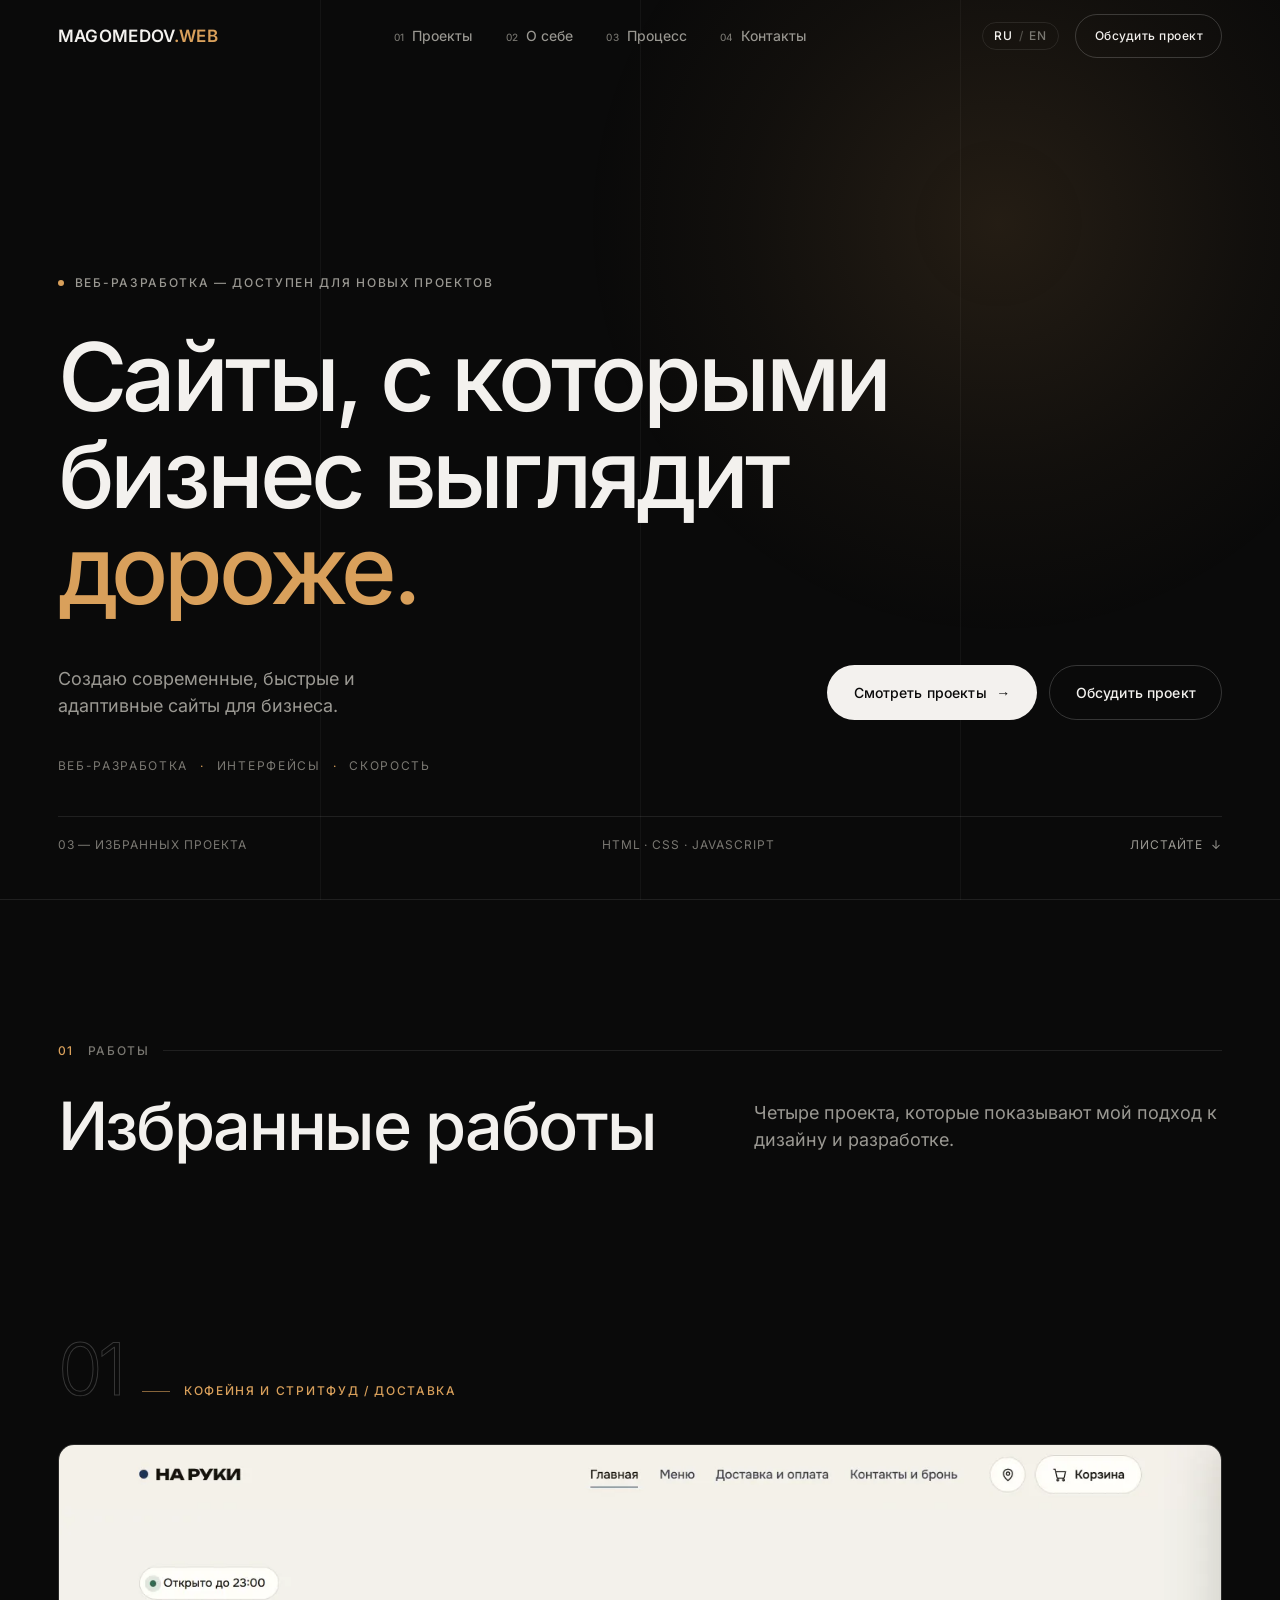
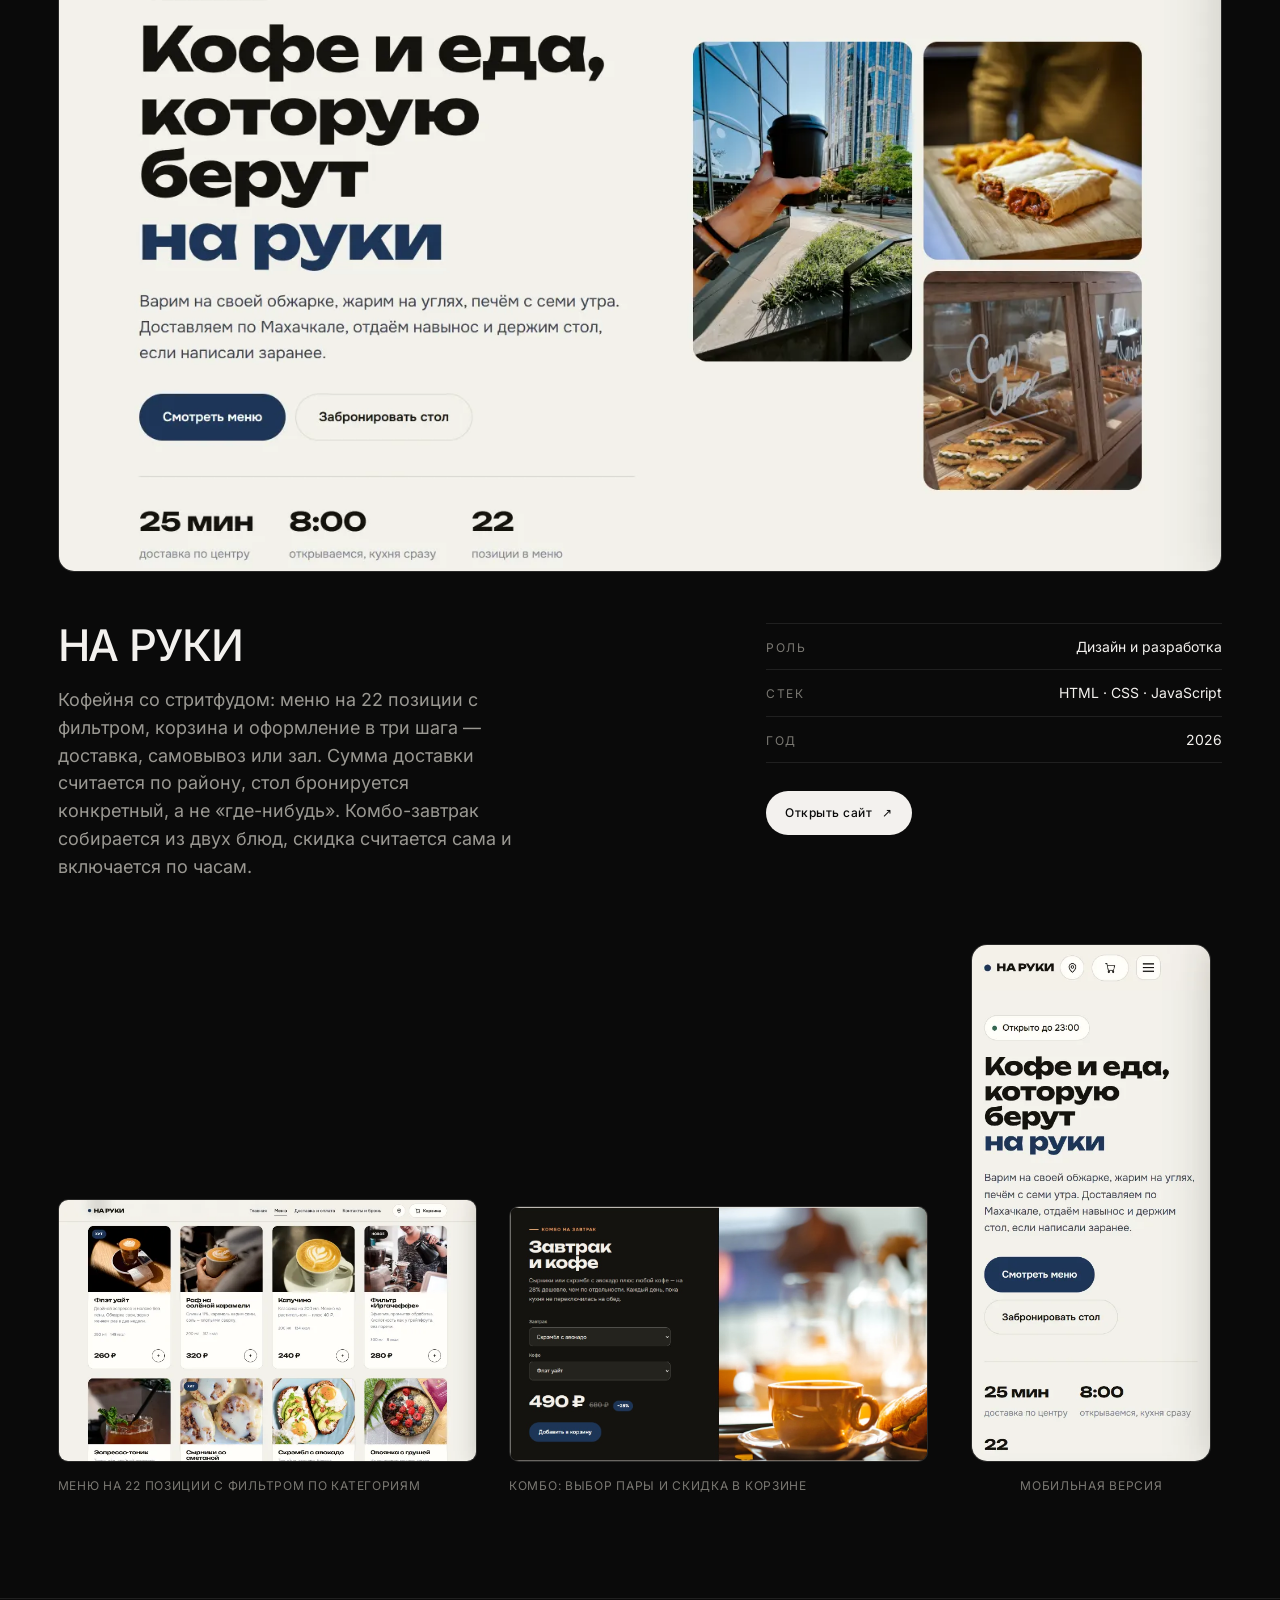
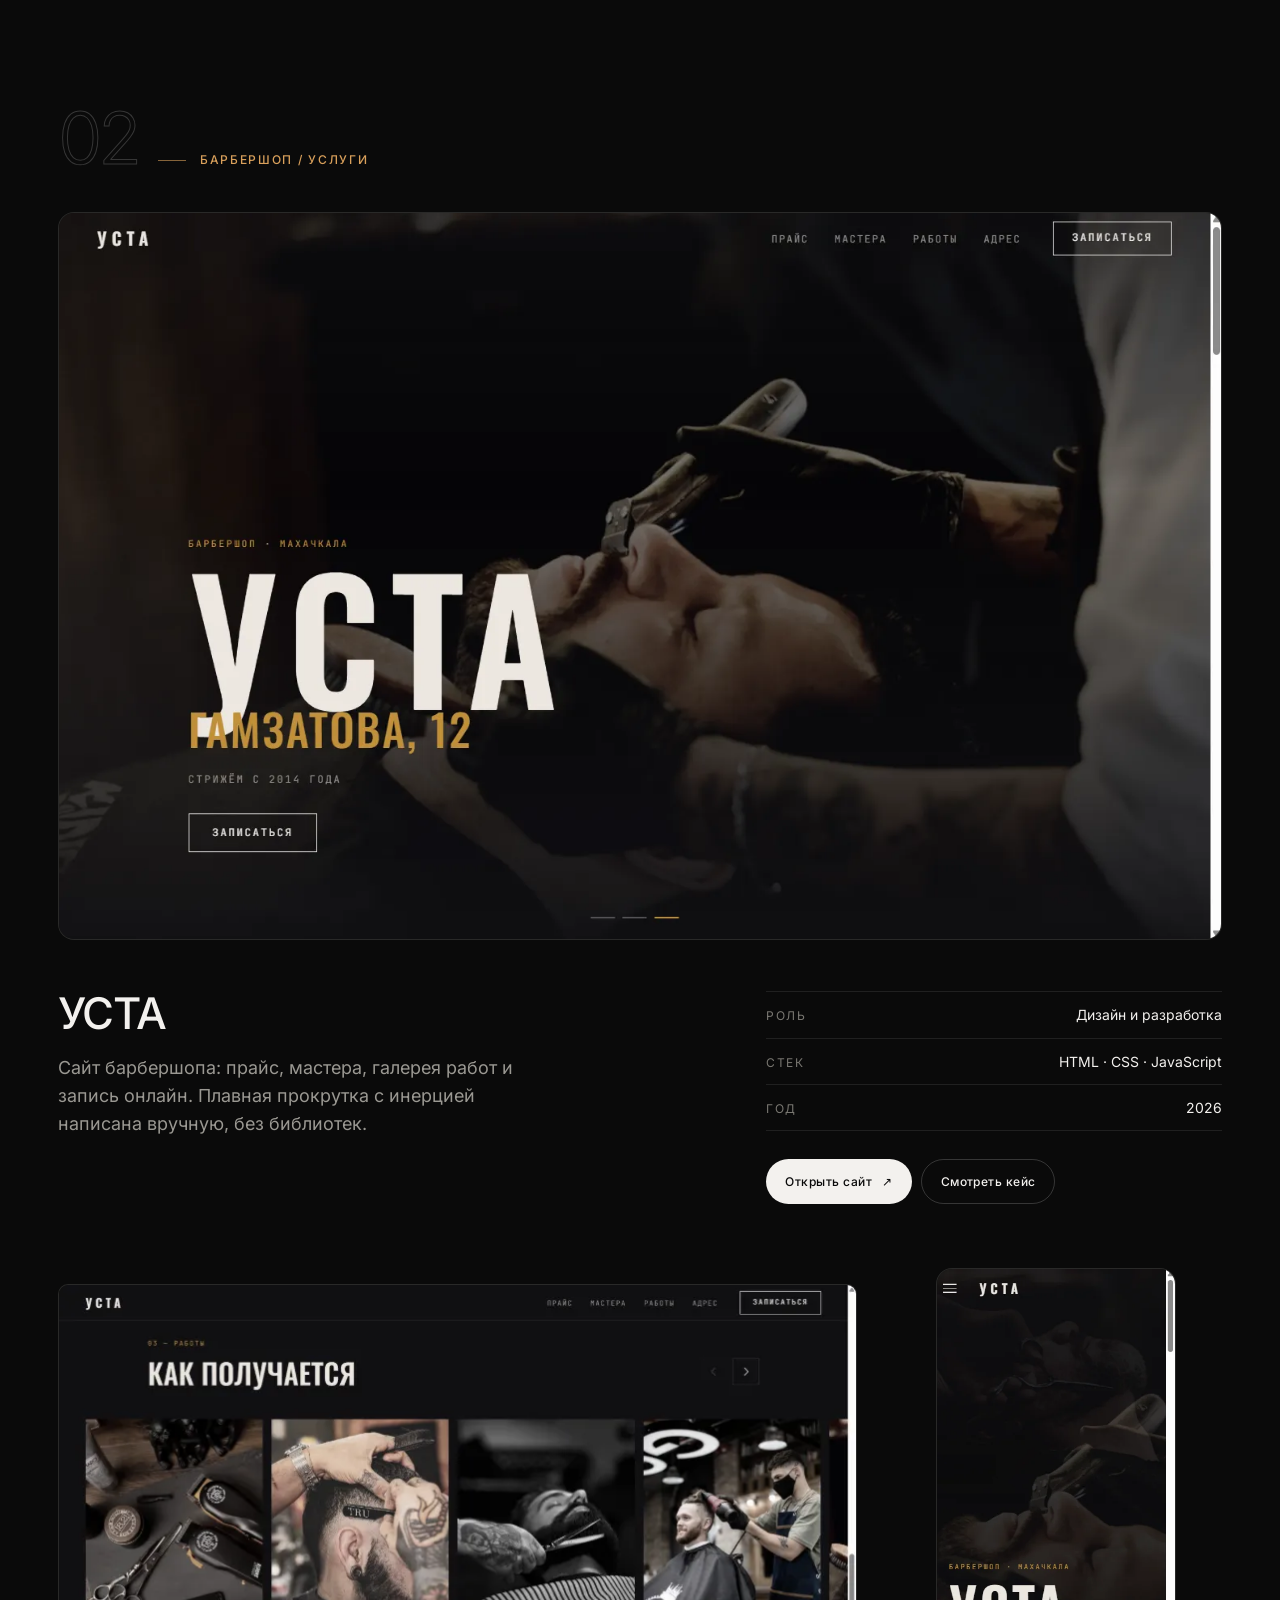
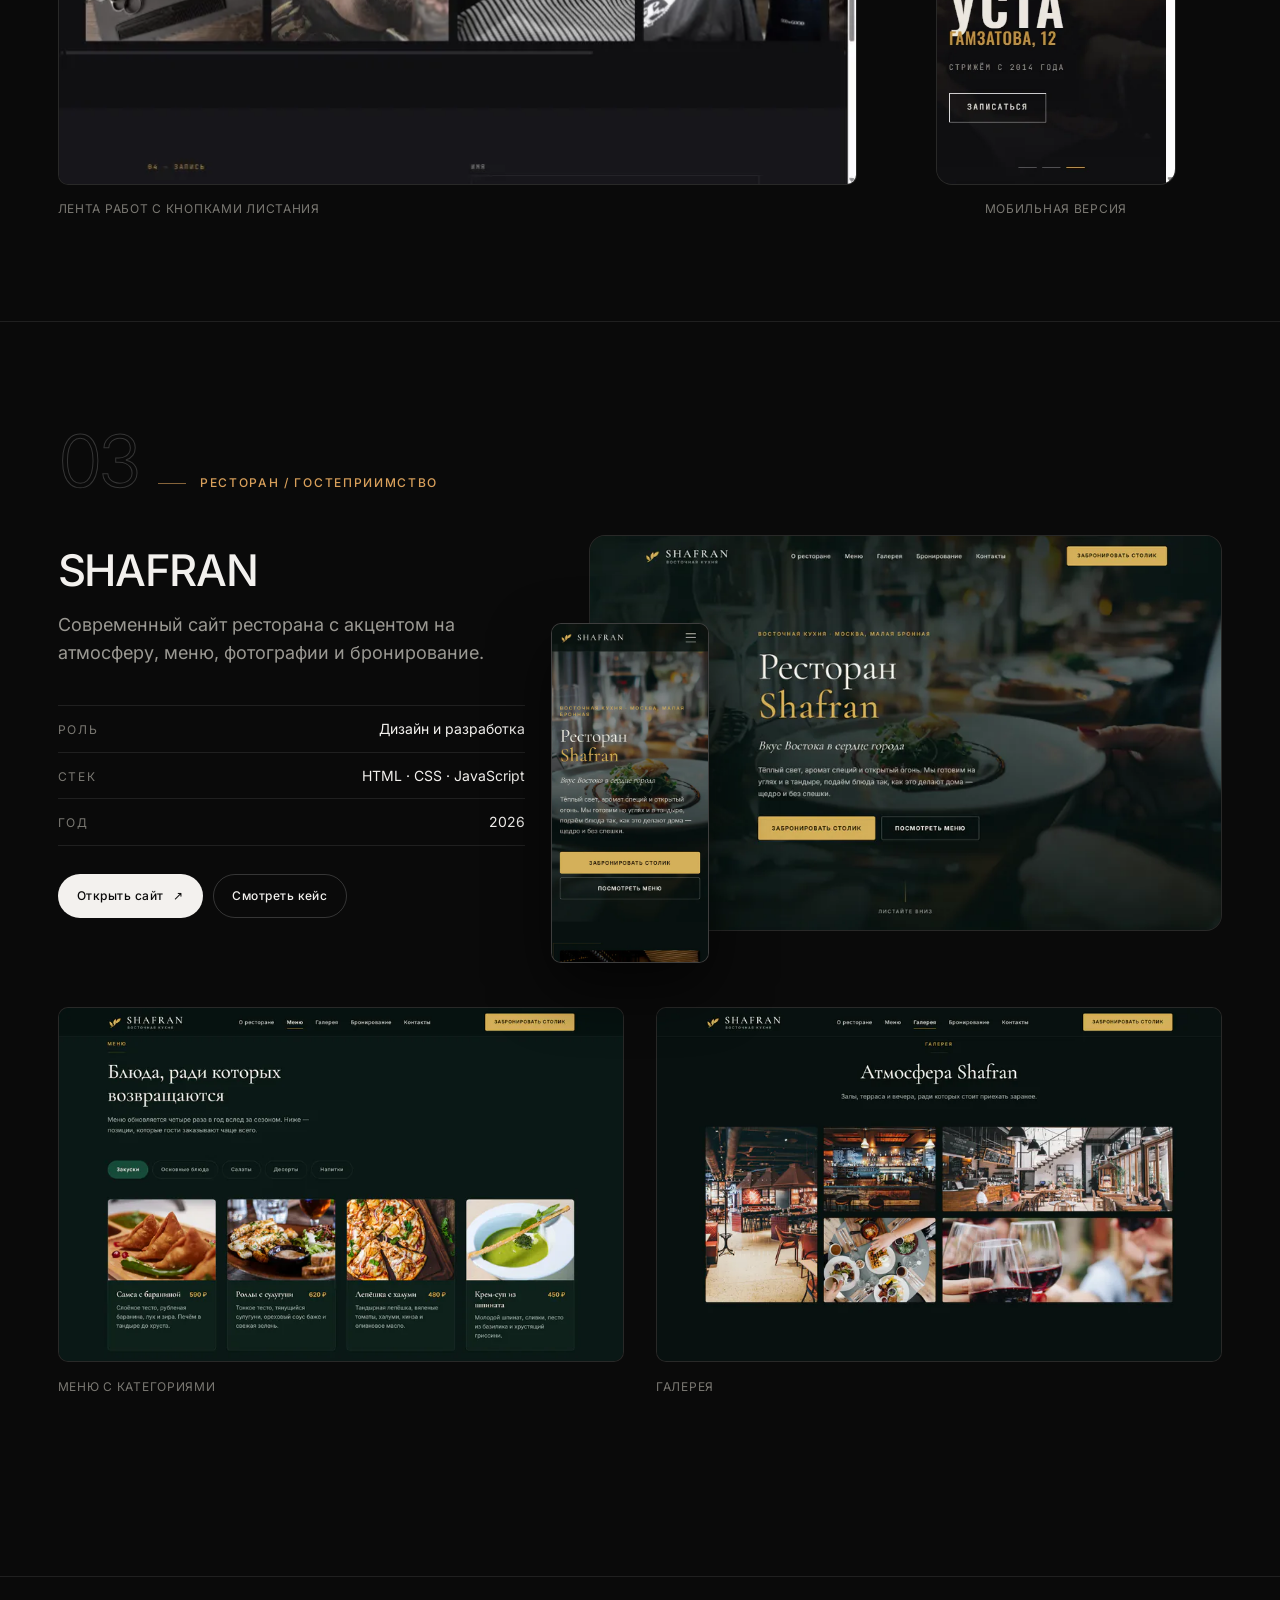
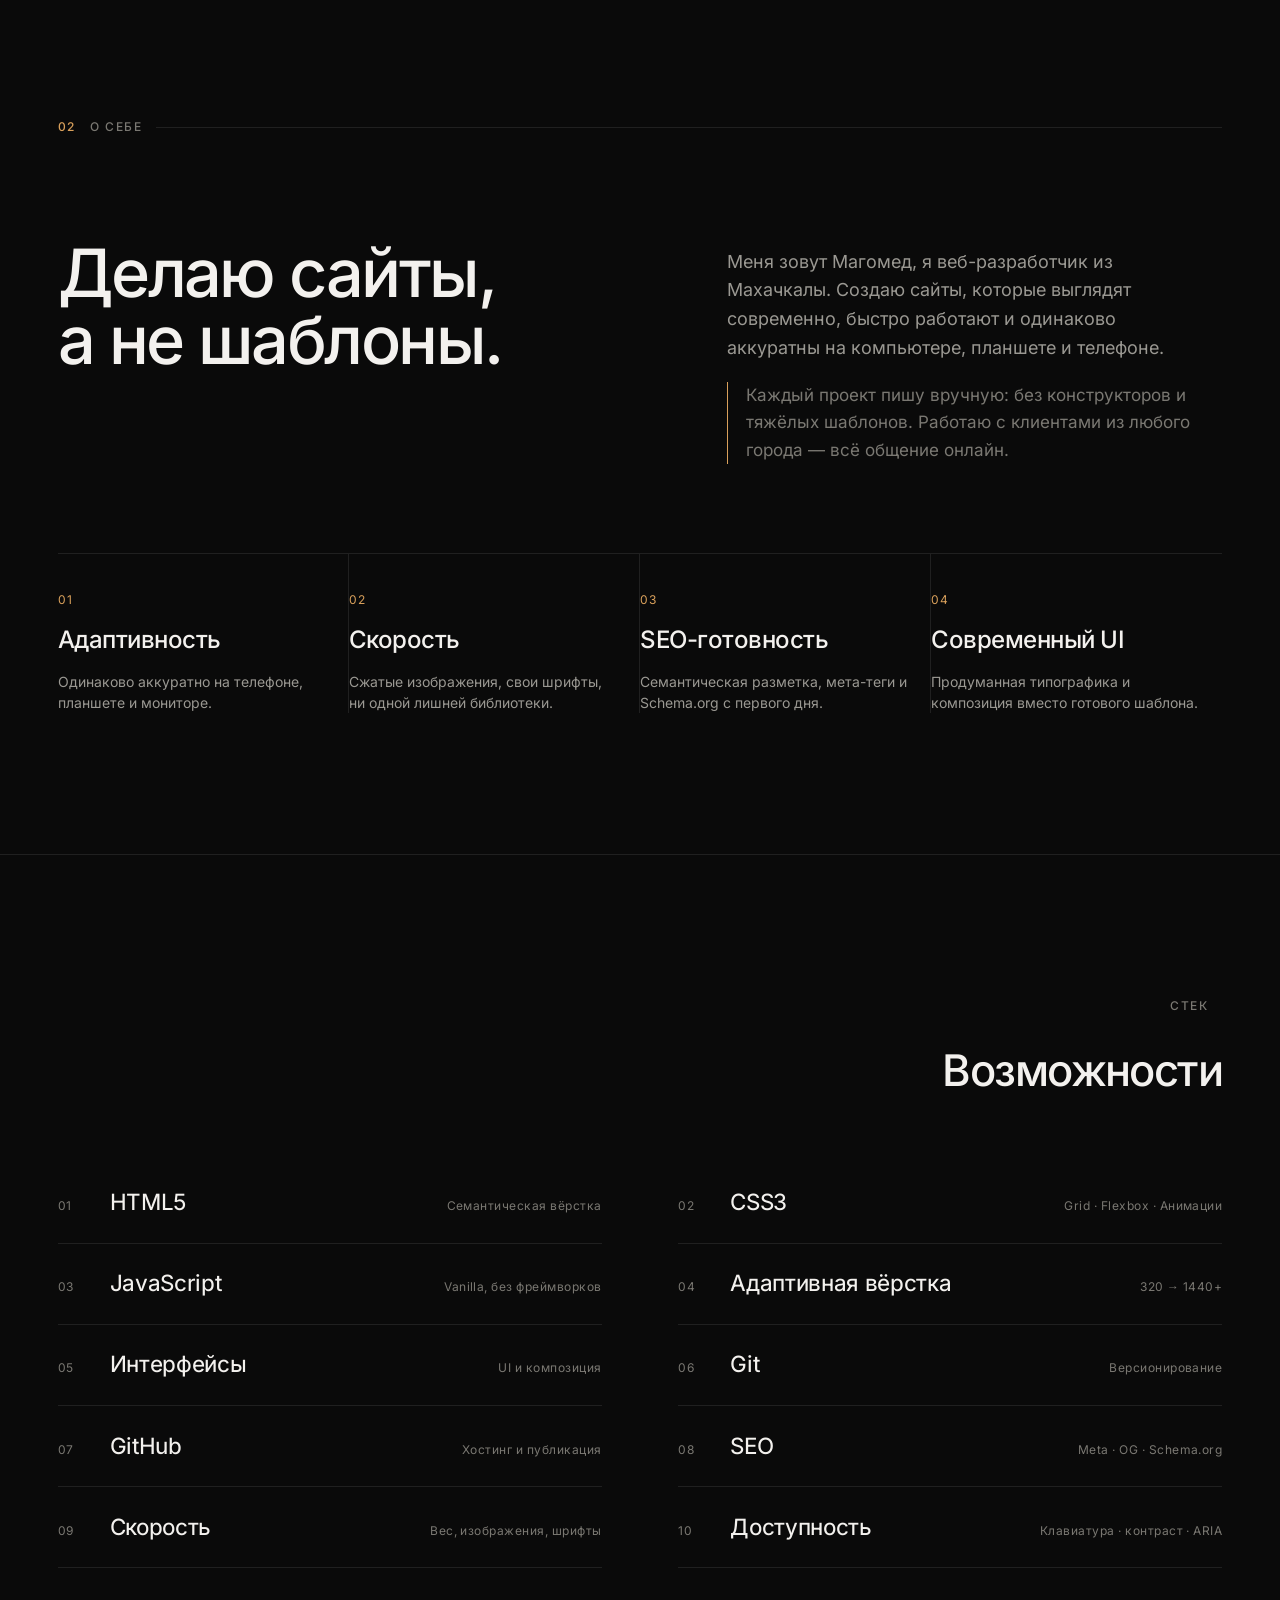
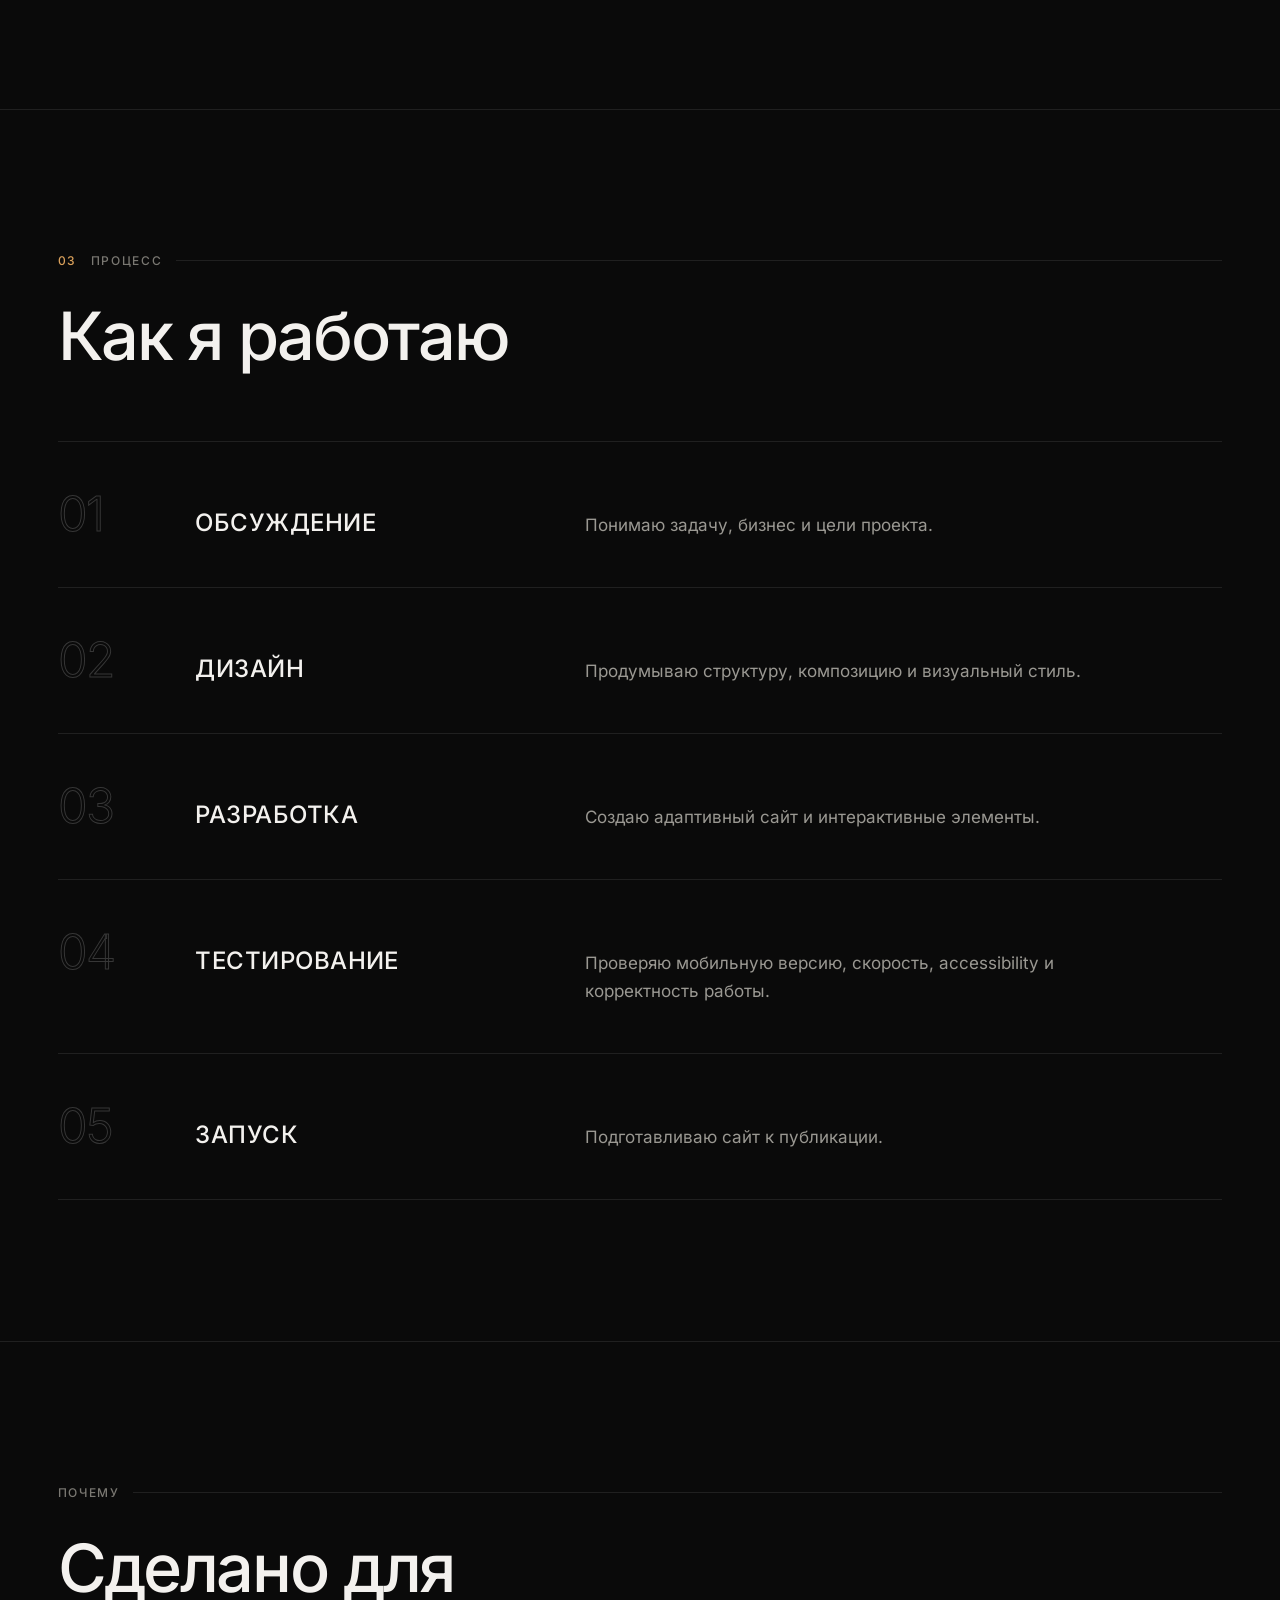
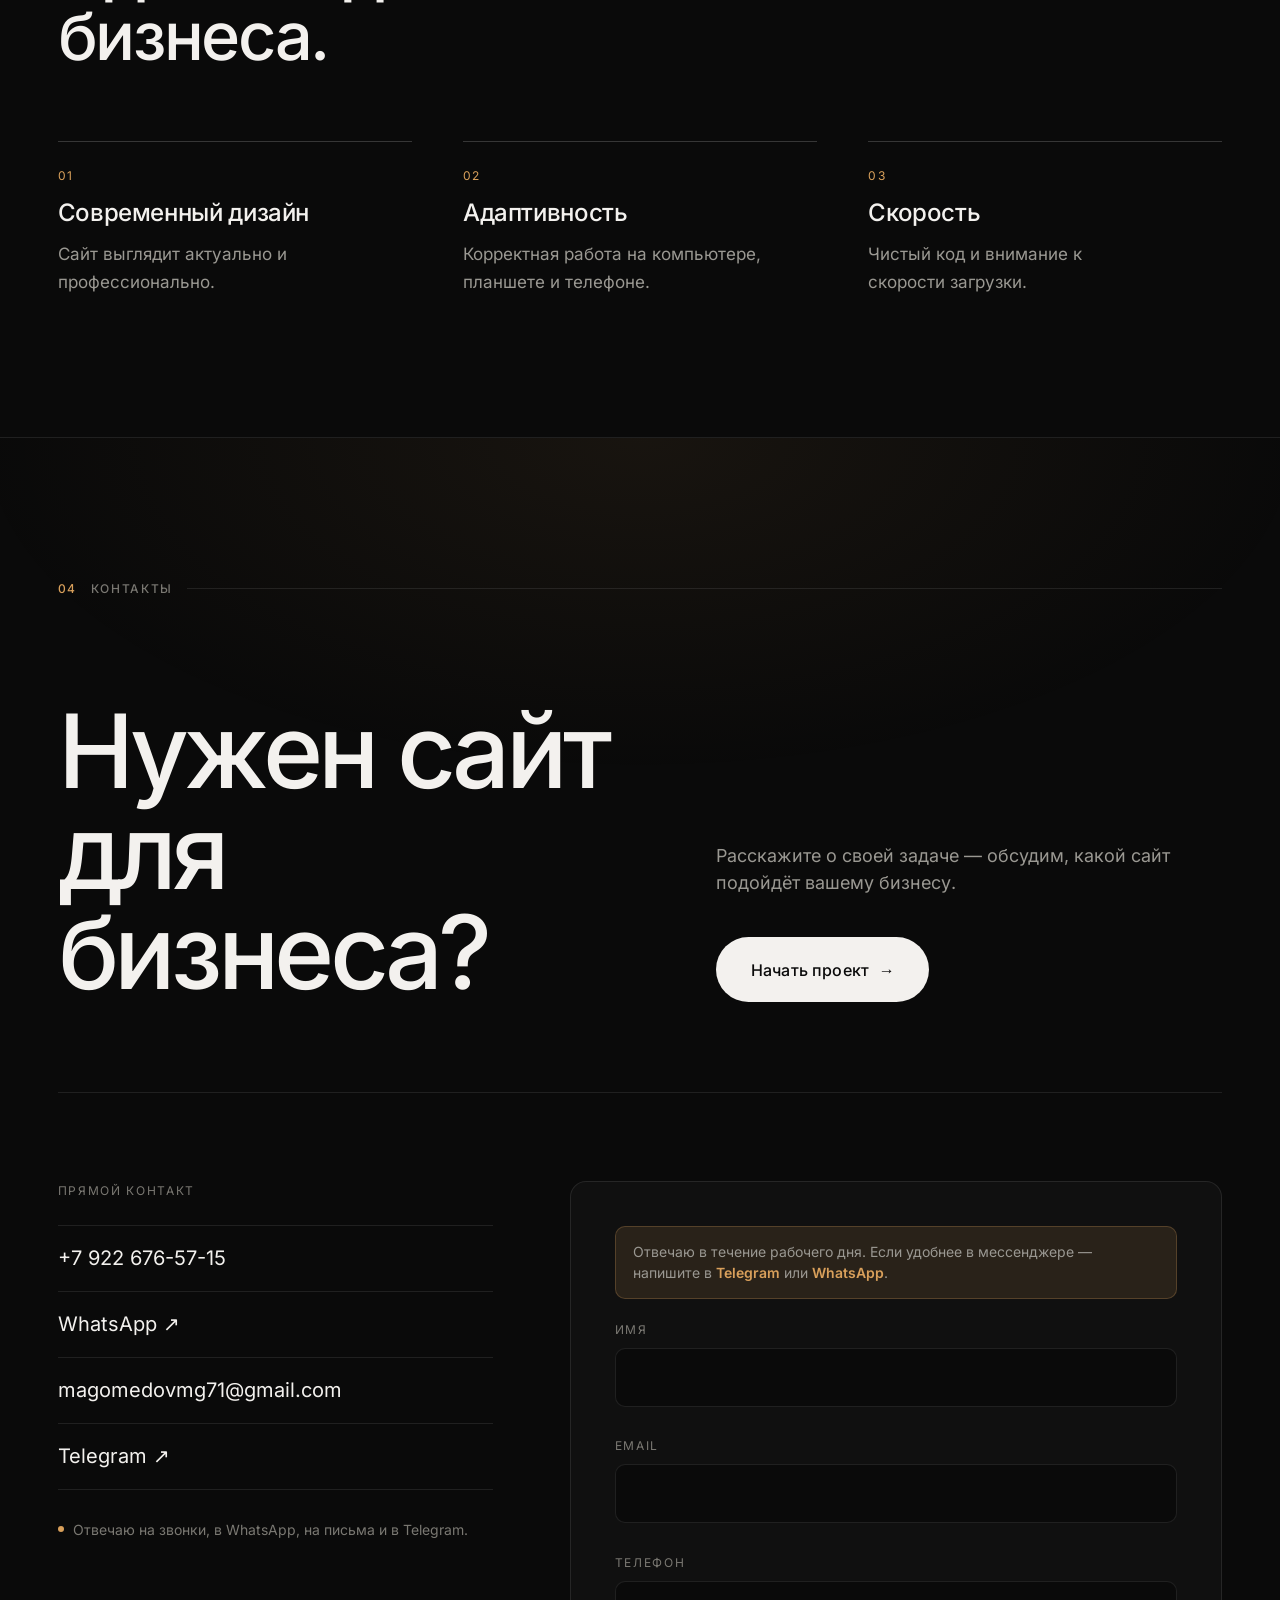
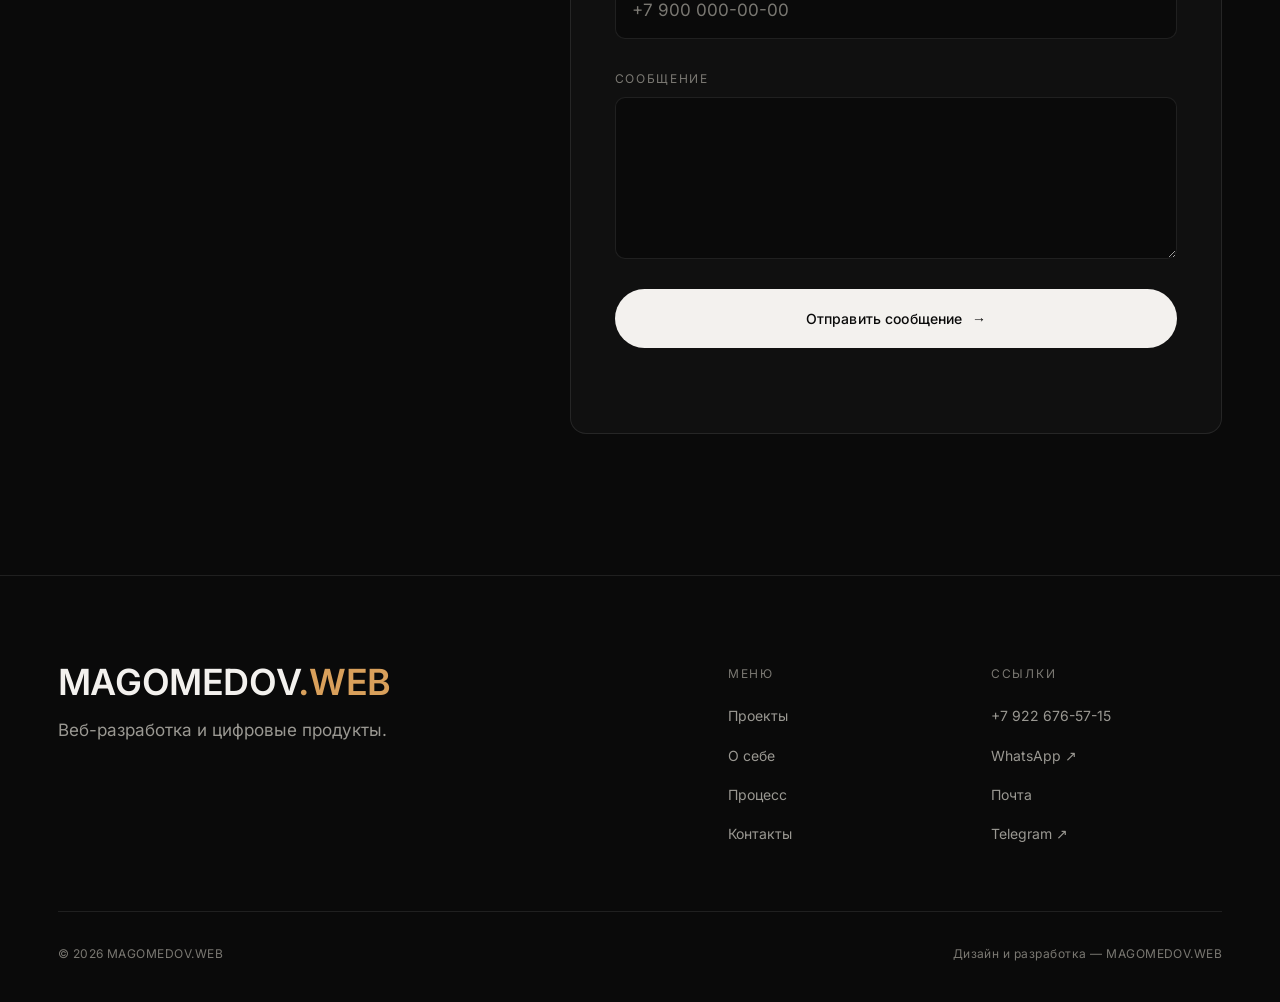
==== commit 08470832: "Atlas Architects убран из портфолио В разметке его уже не было, оставались хвосты: счётчик обещал че" ====
--- a/index.html
+++ b/index.html
@@ -210,7 +210,7 @@
       </p>
 
       <div class="hero__rule" data-reveal data-reveal-delay="7">
-        <span class="hero__rule-item" data-i18n="hero.r1">04 — избранных проекта</span>
+        <span class="hero__rule-item" data-i18n="hero.r1">03 — избранных проекта</span>
         <span class="hero__rule-item">HTML · CSS · JavaScript</span>
         <a class="hero__rule-item hero__scroll" href="#work">
           <span data-i18n="hero.scroll">Листайте</span> <span aria-hidden="true">↓</span>
--- a/css/style.css
+++ b/css/style.css
@@ -116,6 +116,9 @@
   /* Плавность даёт скрипт (initSmoothScroll): у нативной свои кривые,
      и вместе они спорят за позицию — страница дёргается. */
   scroll-padding-top: calc(var(--header-h) + 1.5rem);
+  overflow-x: clip;            /* страницу нельзя утянуть вбок: clip не создаёт контейнер прокрутки */
+  overscroll-behavior-x: none; /* и не отскакивает резинкой при свайпе */
+  touch-action: manipulation;  /* двойной тап не зумит */
 }
 
 body {
@@ -129,11 +132,20 @@
   font-synthesis-weight: none;
   -webkit-font-smoothing: antialiased;
   -moz-osx-font-smoothing: grayscale;
-  overflow-x: hidden;
   text-rendering: optimizeLegibility;
 }
 
 body.is-locked { overflow: hidden; }
+
+/* backdrop-filter делает шапку containing block для fixed-потомков, а дровер
+   лежит внутри неё: после прокрутки он сжимался до высоты шапки и пункты
+   не открывались. Пока меню открыто, блюр снимаем — без перехода, иначе
+   containing block живёт всё время анимации. */
+body.is-locked .site-header {
+  backdrop-filter: none;
+  -webkit-backdrop-filter: none;
+  transition: none;
+}
 
 img,
 picture,
@@ -638,6 +650,9 @@
     flex-direction: column;
     align-items: stretch;
     gap: 0;
+    /* на планшете между пунктами и контактами зияла пустота в пол-экрана:
+       auto-поля ставят список в оптический центр, контакты остаются внизу */
+    margin-block: auto;
   }
 
   .nav__list li { border-bottom: 1px solid var(--line); }
@@ -1018,8 +1033,7 @@
 }
 
 .strip__item img,
-.duo__item img,
-.compare-figure img {
+.duo__item img {
   width: 100%;
   border-radius: var(--r-md);
   border: 1px solid var(--line);
@@ -1076,50 +1090,6 @@
   margin-top: clamp(3rem, 6vw, 6rem);
 }
 
-/* Atlas editorial ---------------------------------------------------------- */
-.atlas-caption {
-  display: grid;
-  grid-template-columns: minmax(0, 1fr) minmax(0, 1fr);
-  gap: clamp(1.25rem, 4vw, 4rem);
-  align-items: end;
-  margin-top: clamp(2rem, 4vw, 3.25rem);
-  padding-bottom: clamp(2rem, 4vw, 3rem);
-  border-bottom: 1px solid var(--line);
-}
-
-.atlas-caption .project__desc { margin-top: 0; }
-
-.compare-figure {
-  position: relative;
-  margin-top: clamp(2.5rem, 5vw, 4.5rem);
-}
-
-.compare-figure figcaption {
-  display: flex;
-  align-items: center;
-  gap: 0.9rem;
-  margin-top: 1.1rem;
-  font-size: var(--fs-xs);
-  letter-spacing: var(--ls-label);
-  text-transform: uppercase;
-  color: var(--text-faint);
-}
-
-.compare-figure__l { color: var(--text-dim); }
-.compare-figure__r { color: var(--text); }
-.compare-figure__arrow { color: var(--accent); }
-
-.atlas-grid {
-  display: grid;
-  grid-template-columns: minmax(0, 1fr) minmax(0, 1fr);
-  gap: clamp(1.5rem, 4vw, 4rem);
-  align-items: end;
-  margin-top: clamp(2.5rem, 5vw, 4rem);
-}
-
-.atlas-grid__actions { display: flex; justify-content: flex-start; }
-
-.facts--wide { margin-bottom: 0; }
 
 /* ==========================================================================
    9. ABOUT
@@ -1903,8 +1873,6 @@
 
   .project__body,
   .split,
-  .atlas-caption,
-  .atlas-grid,
   .about__grid,
   .contact__grid,
   .site-footer__top {
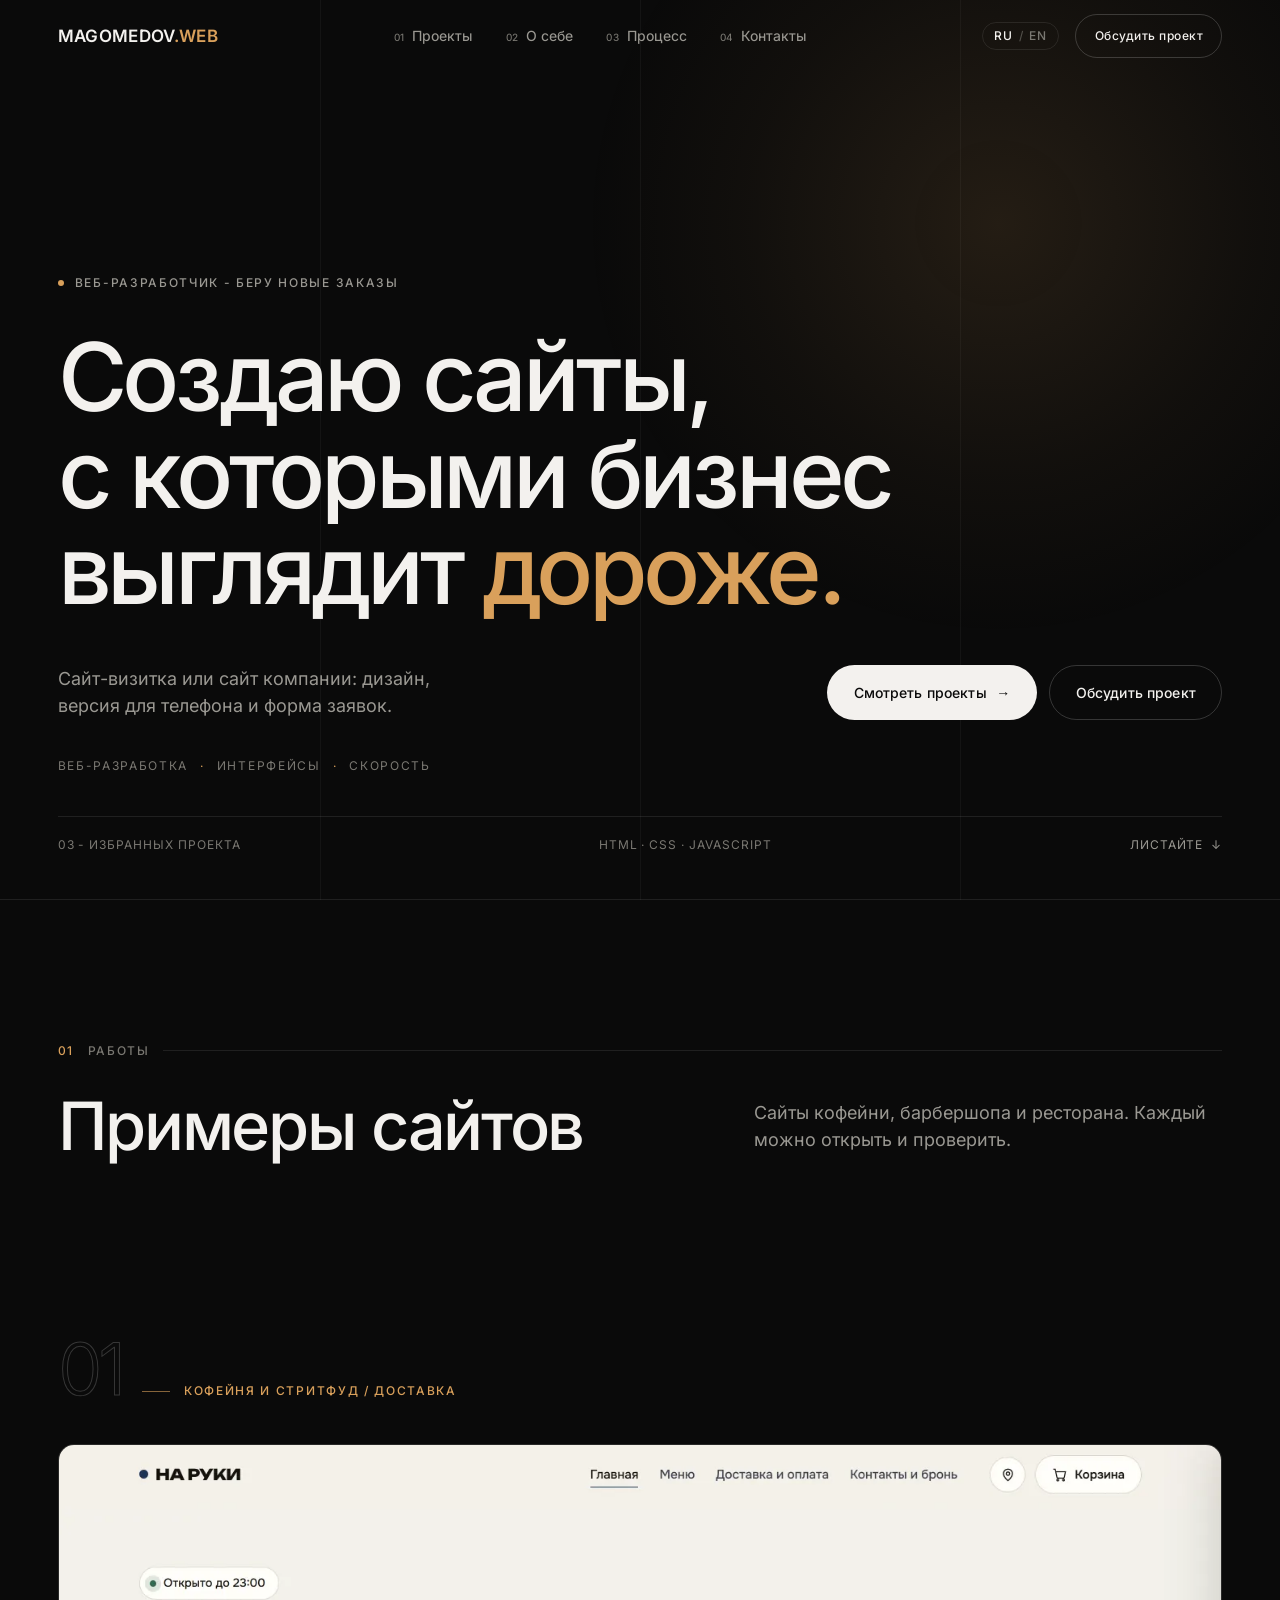
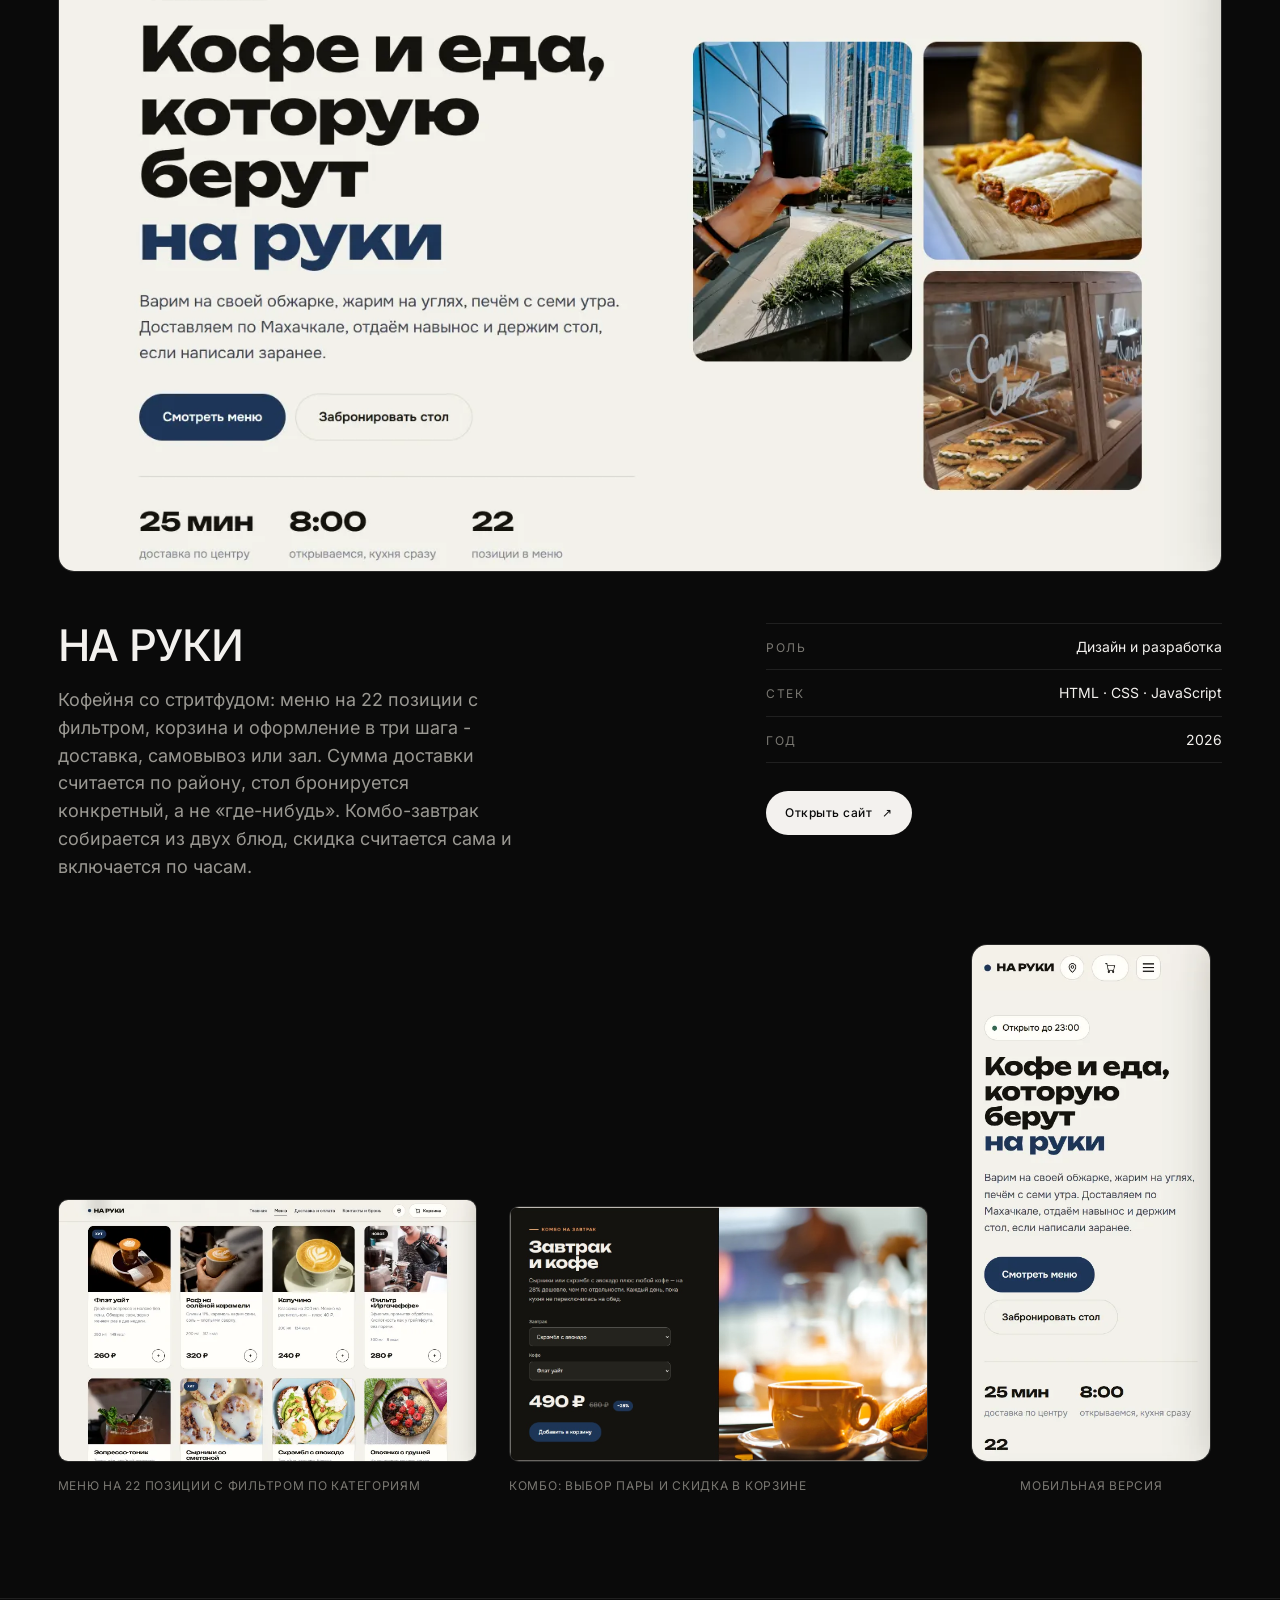
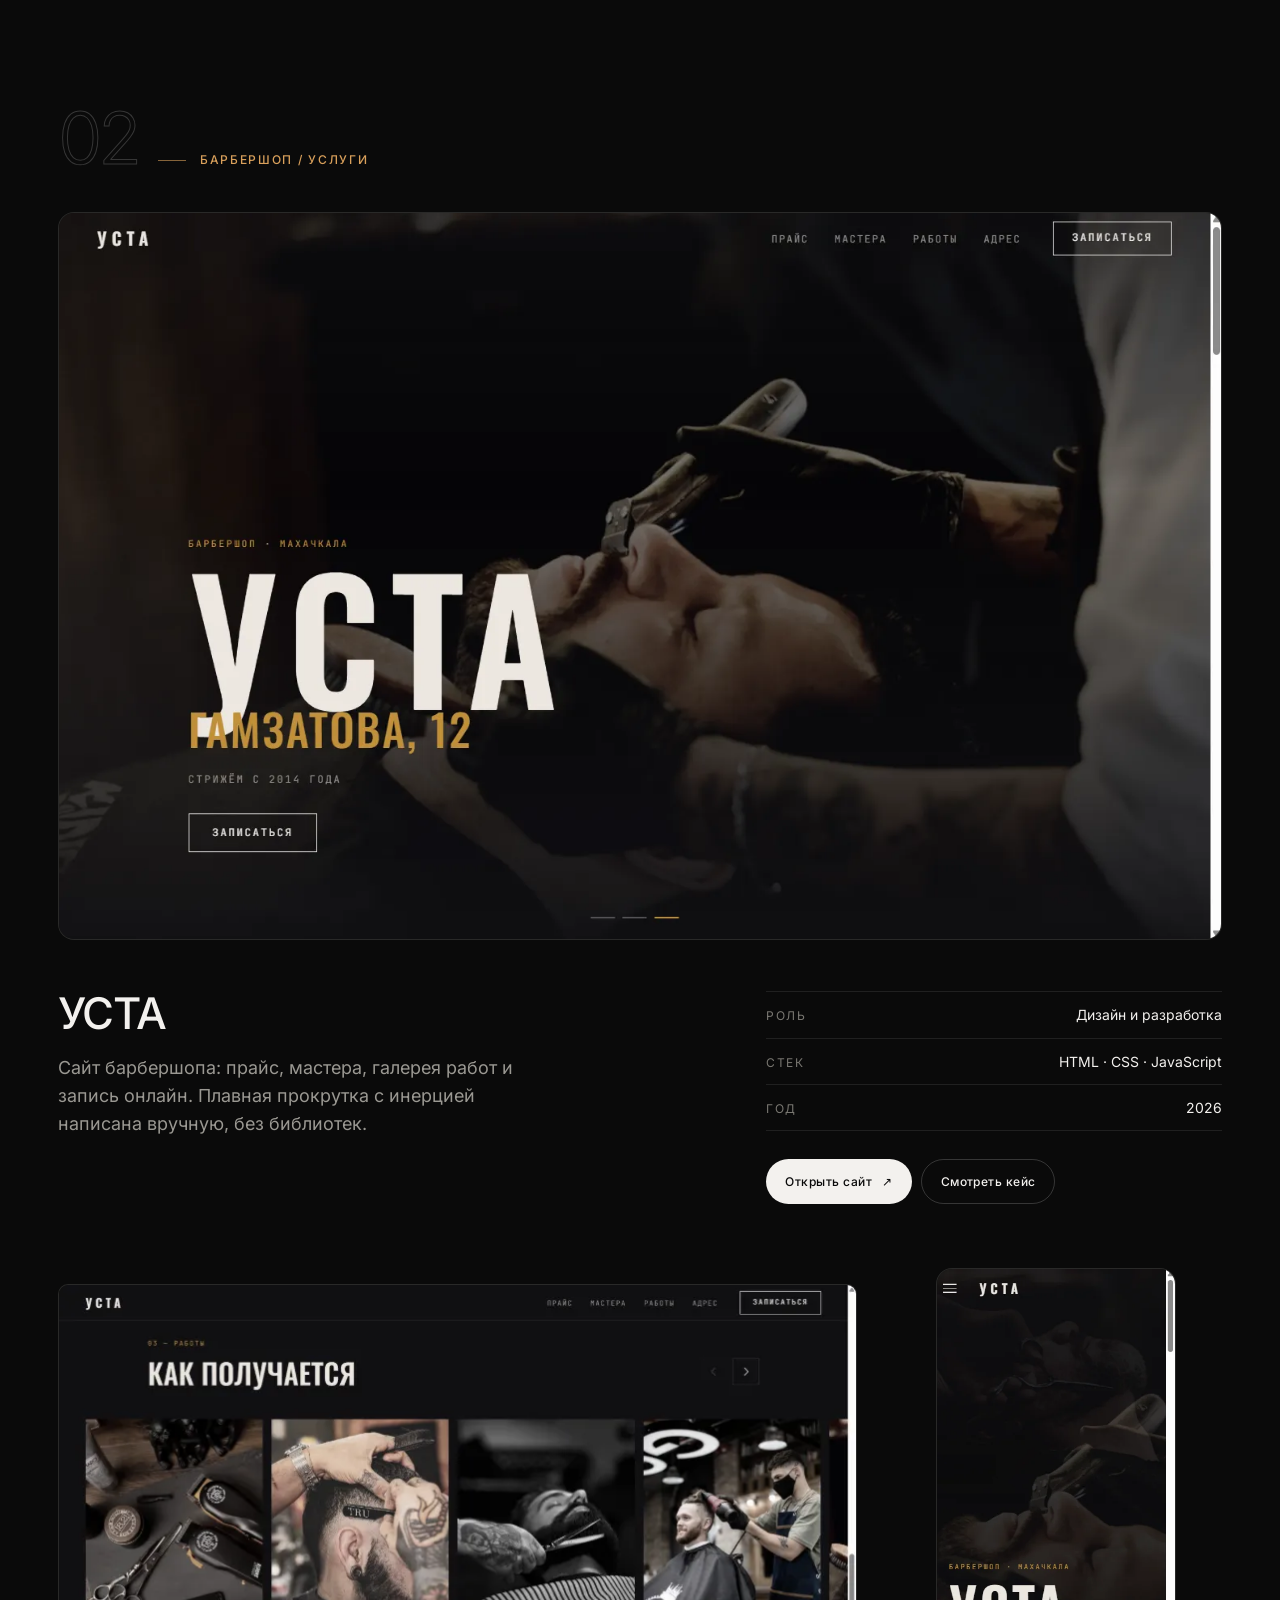
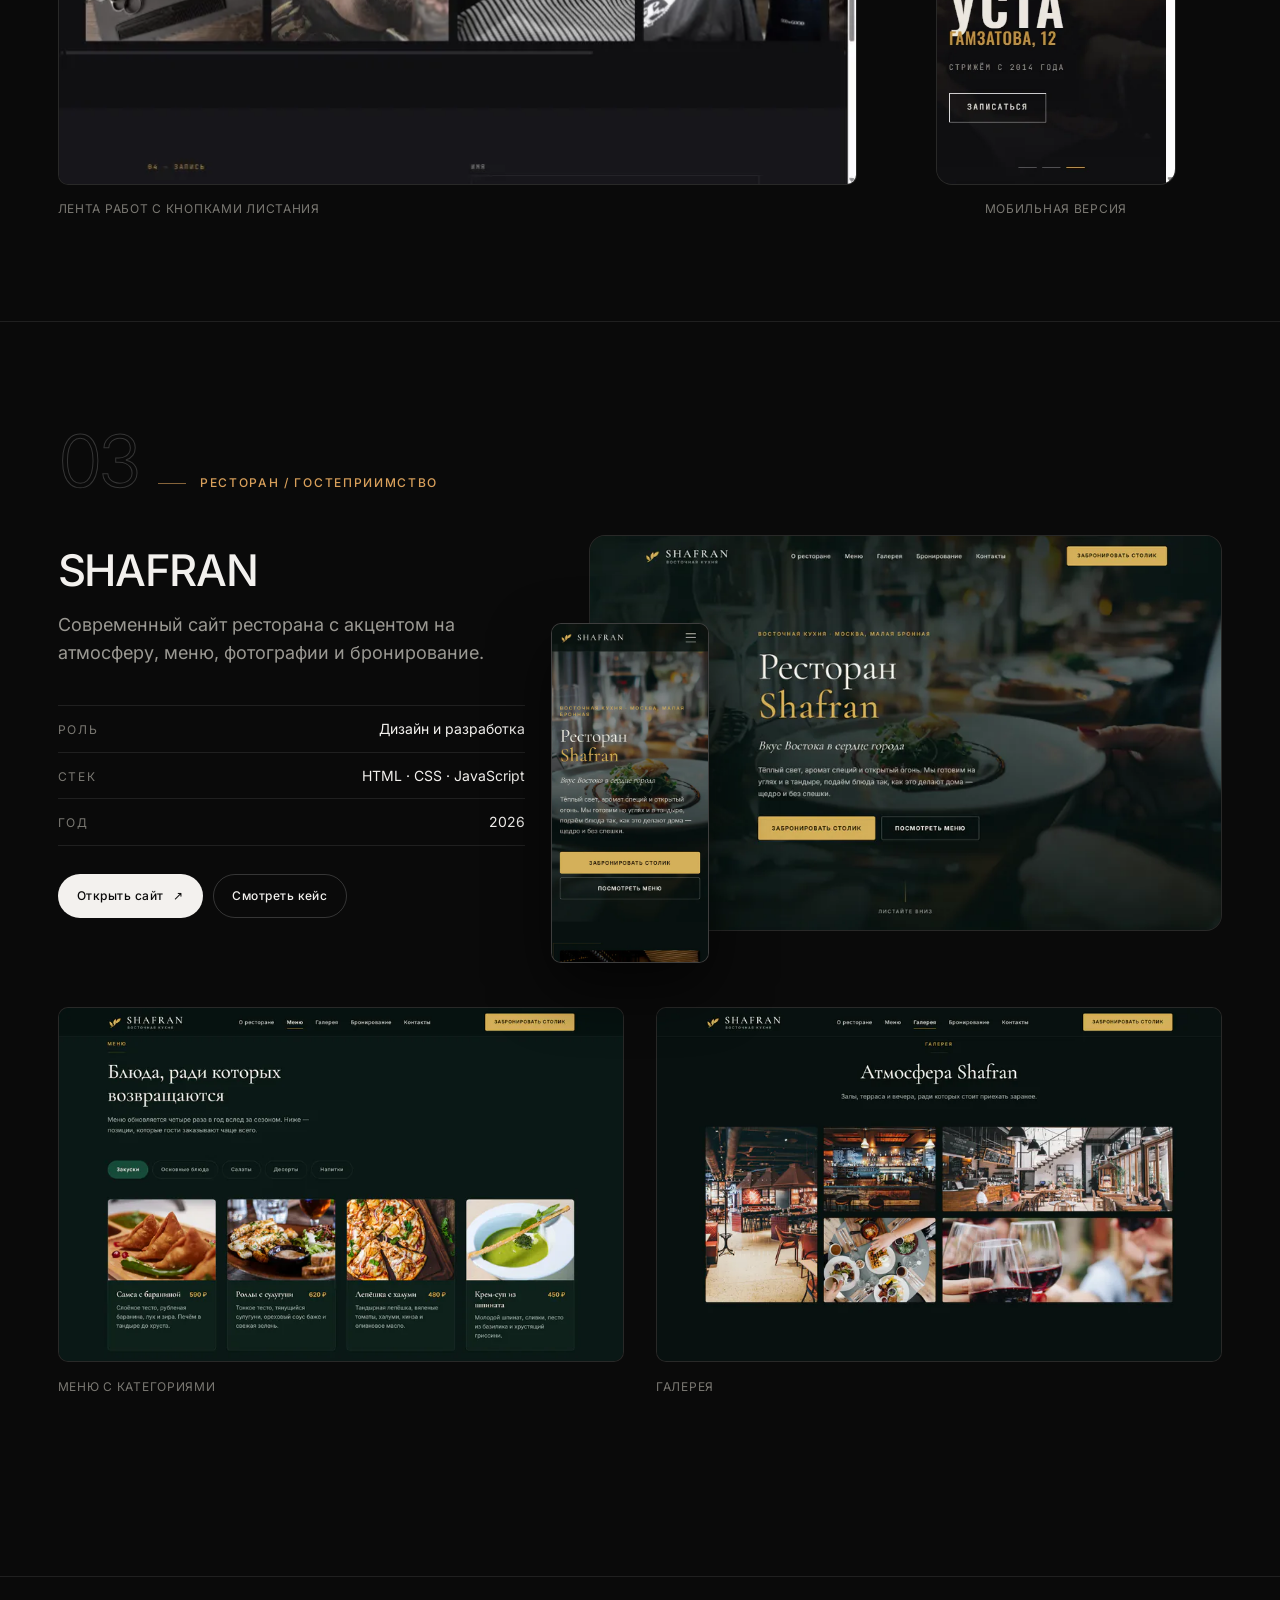
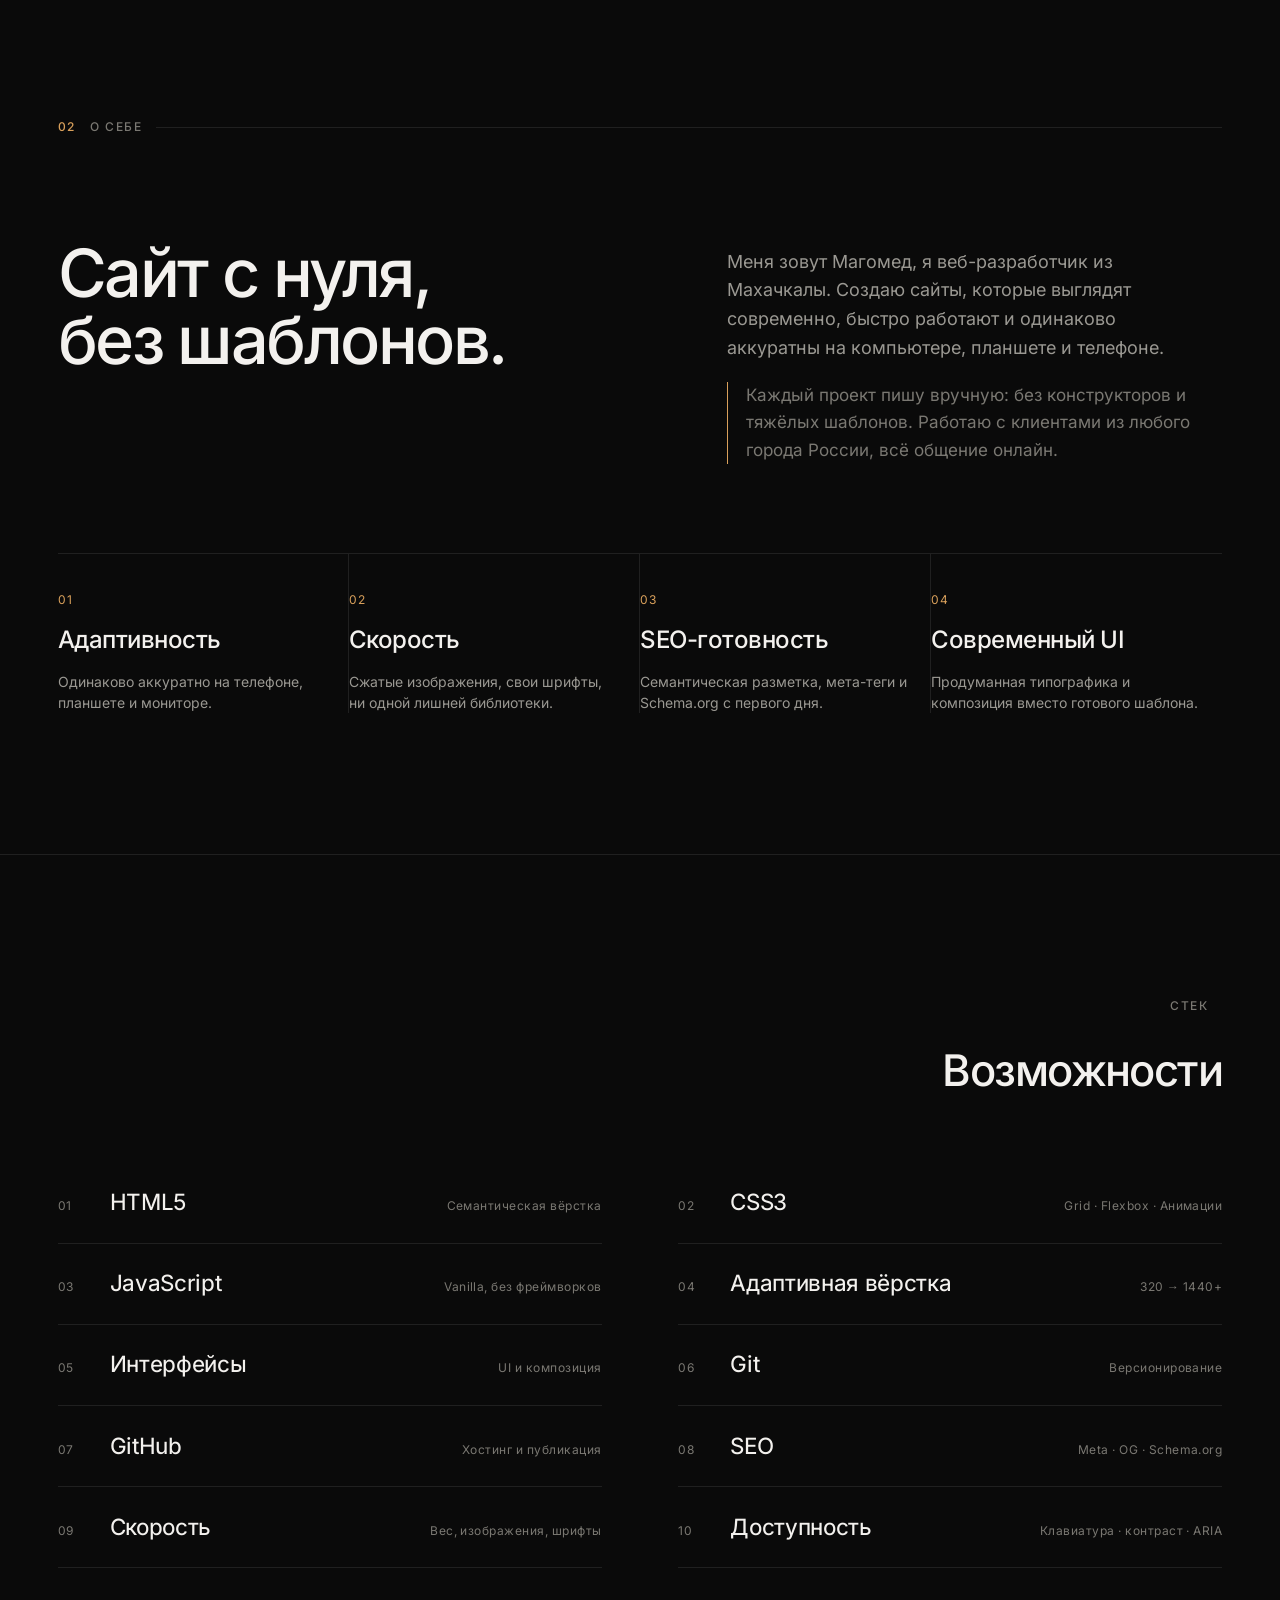
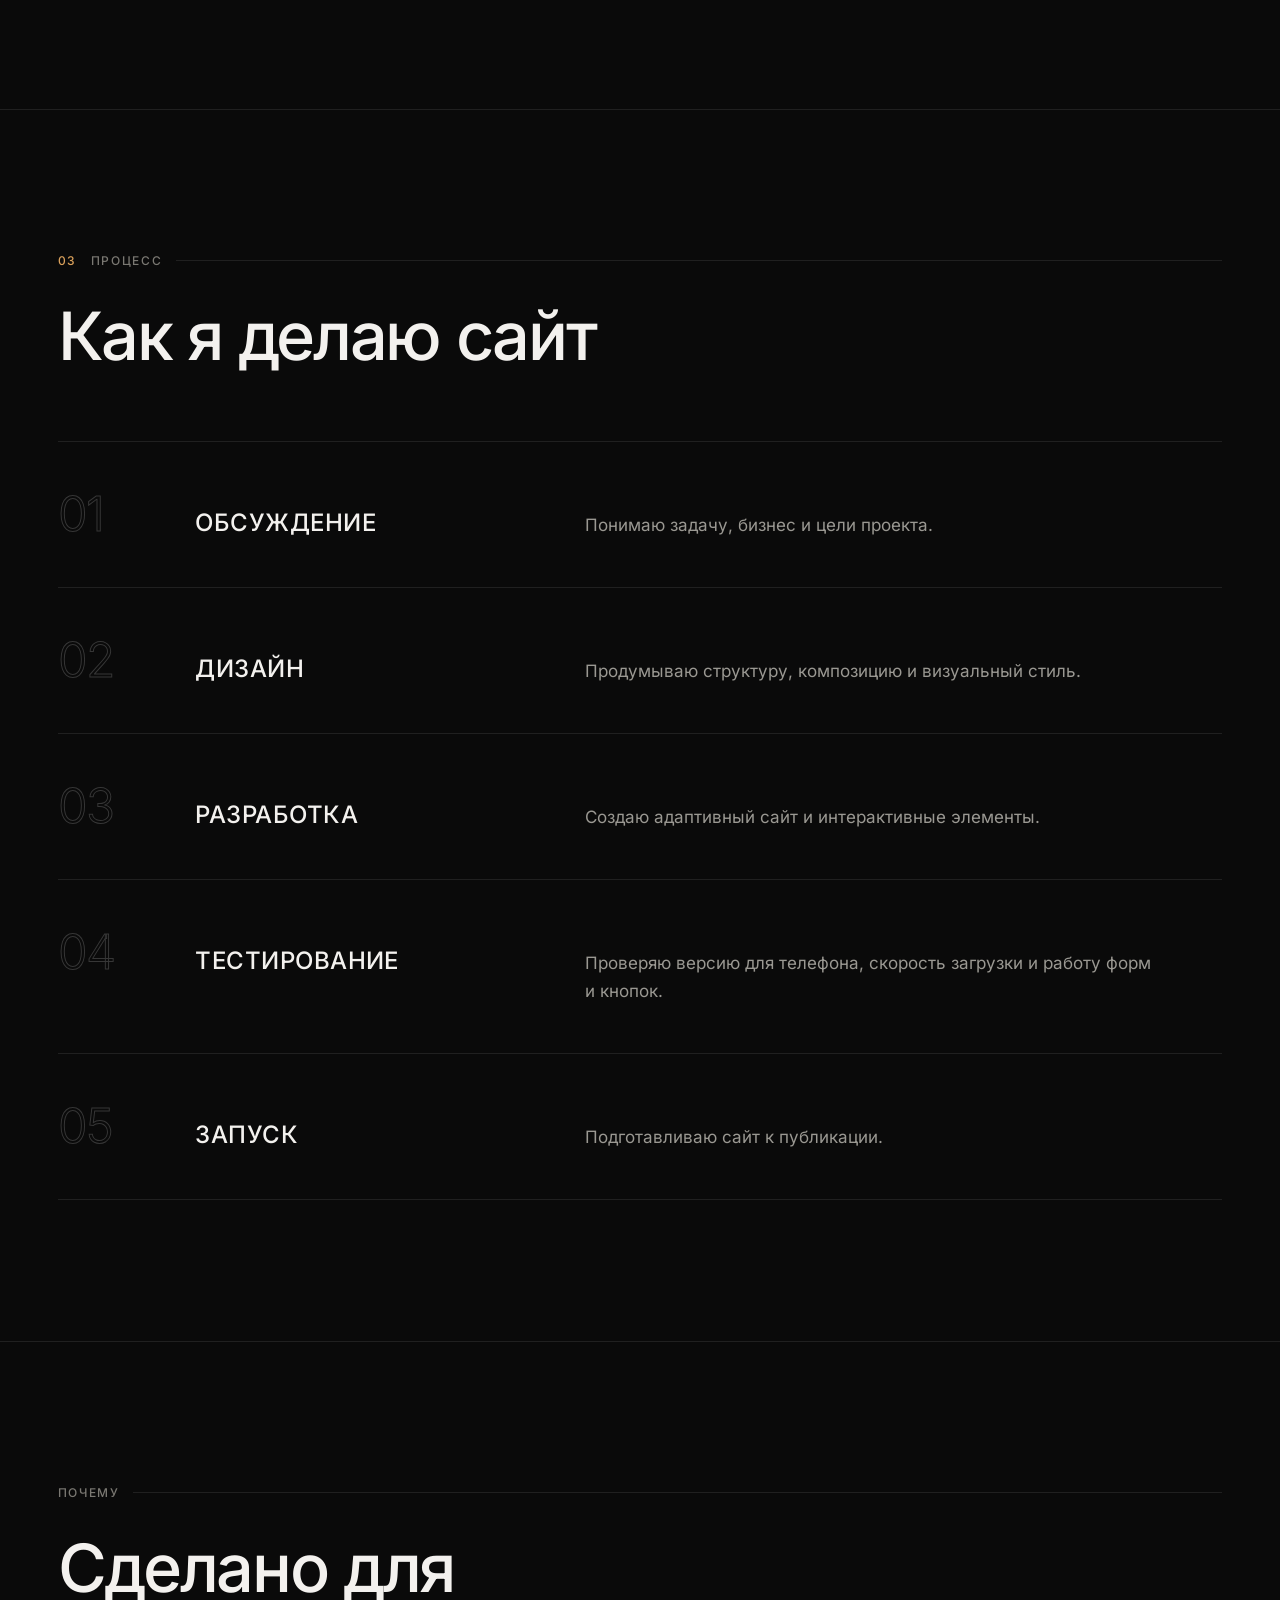
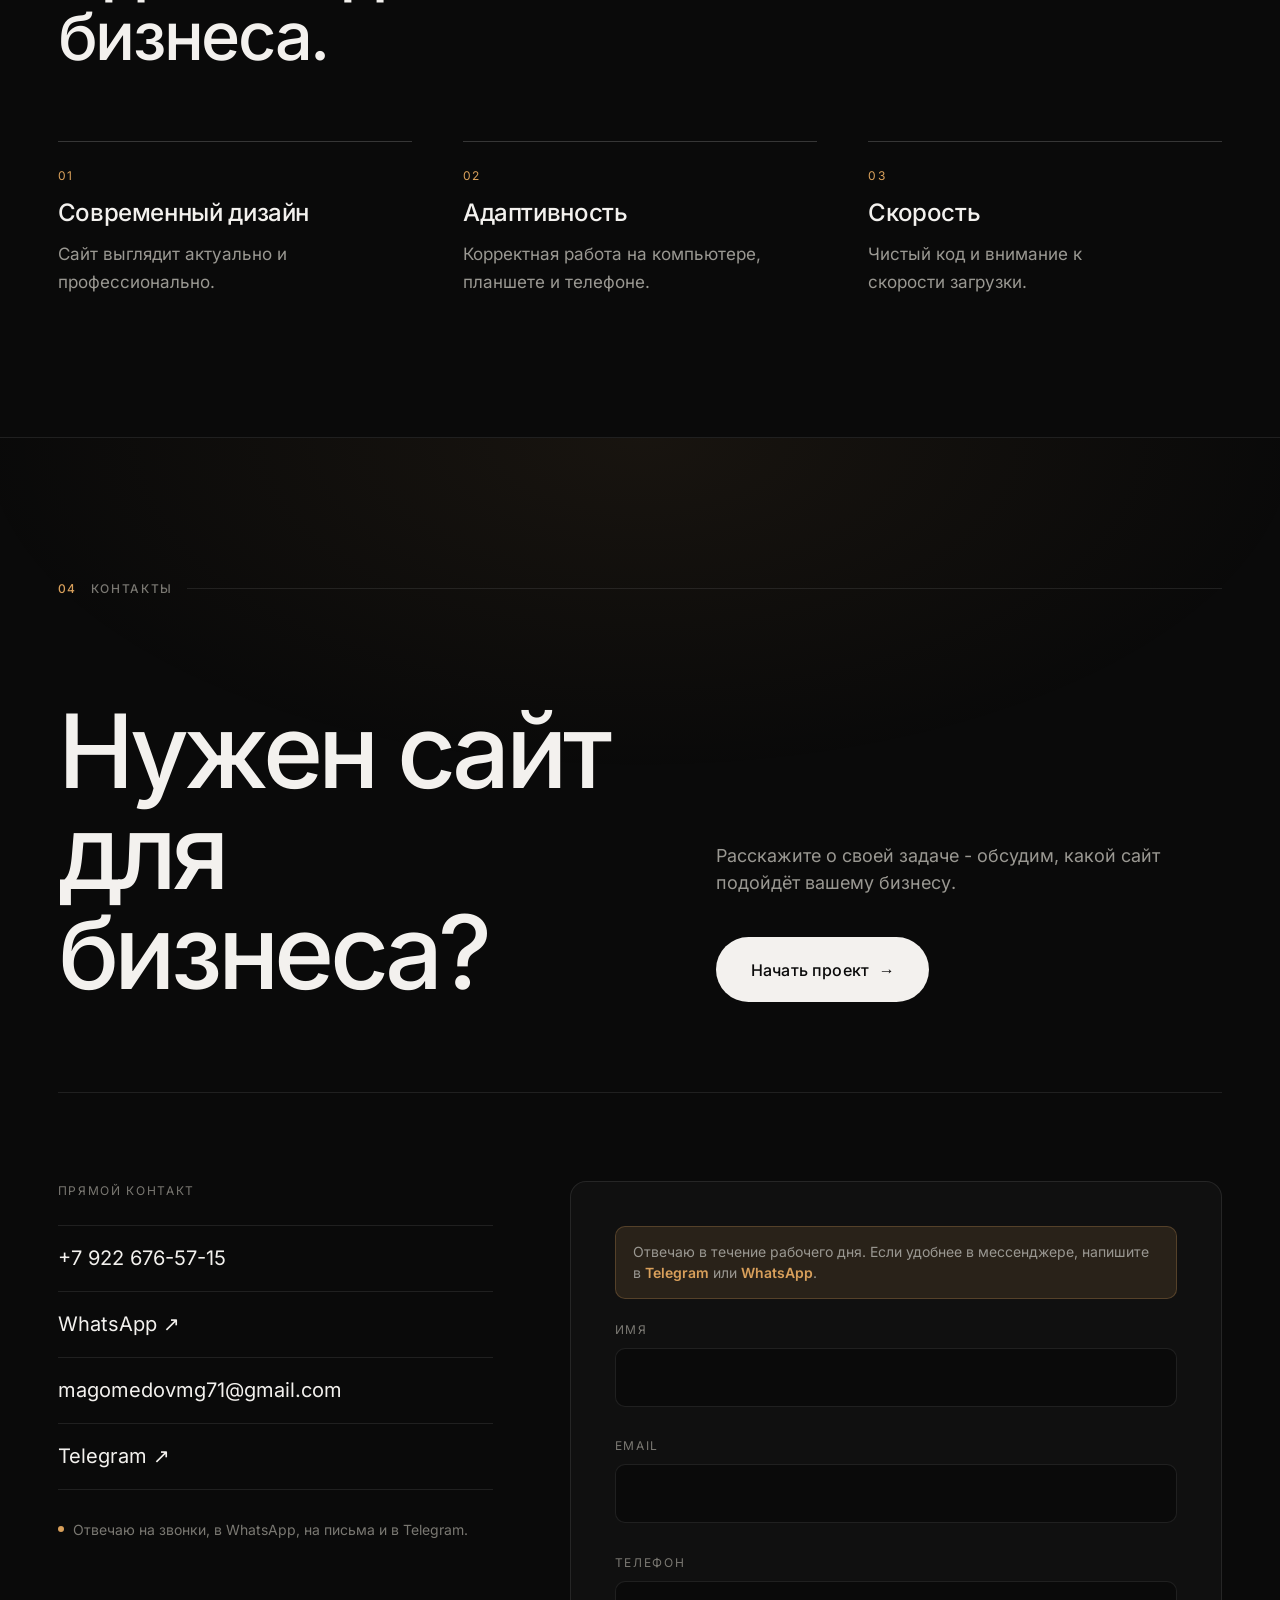
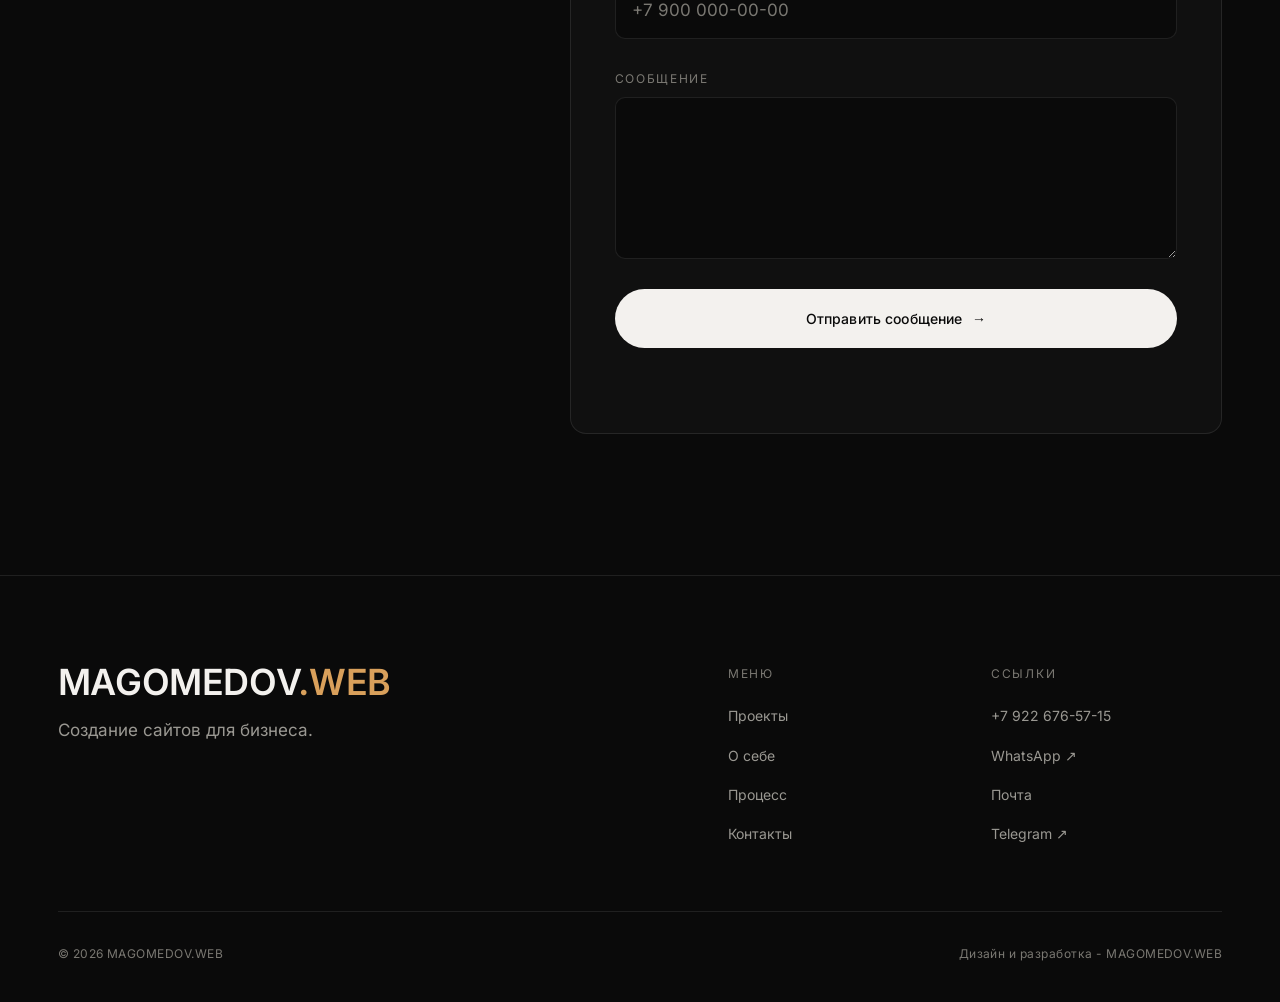
==== commit dce0d33b: "SEO: заголовки и описание под запрос «создание сайтов для бизнеса», разметка услуги, alt, sitemap Co" ====
--- a/index.html
+++ b/index.html
@@ -3,8 +3,8 @@
 <head>
 <meta charset="utf-8">
 <meta name="viewport" content="width=device-width, initial-scale=1, viewport-fit=cover">
-<title>Создание сайтов в Махачкале — MAGOMEDOV.WEB</title>
-<meta name="description" content="Магомед — веб-разработчик из Махачкалы. Создаю современные, быстрые и адаптивные сайты для бизнеса: лендинги, сайты-визитки, корпоративные сайты. Работаю с клиентами из любого города. Четыре проекта в портфолио.">
+<title>Создание сайтов для бизнеса по всей России | MAGOMEDOV.WEB</title>
+<meta name="description" content="Делаю сайты для бизнеса: сайт-визитка или сайт компании с дизайном, версией для телефона и формой заявок. Примеры: кофейня, барбершоп, ресторан.">
 <meta name="author" content="Магомед — MAGOMEDOV.WEB">
 <meta name="theme-color" content="#0a0a0a">
 <meta name="color-scheme" content="dark">
@@ -16,17 +16,19 @@
 <meta property="og:type" content="website">
 <meta property="og:site_name" content="MAGOMEDOV.WEB">
 <meta property="og:locale" content="ru_RU">
-<meta property="og:title" content="Создание сайтов в Махачкале — MAGOMEDOV.WEB">
-<meta property="og:description" content="Магомед, веб-разработчик из Махачкалы. Современные, быстрые и адаптивные сайты для бизнеса. Проекты: НА РУКИ, УСТА, SHAFRAN.">
+<meta property="og:title" content="Создание сайтов для бизнеса | MAGOMEDOV.WEB">
+<meta property="og:description" content="Сайт-визитка или сайт компании: дизайн, версия для телефона, форма заявок. Примеры: сайты кофейни НА РУКИ, барбершопа УСТА и ресторана SHAFRAN.">
 <meta property="og:url" content="https://magomedov.website/">
 <meta property="og:image" content="https://magomedov.website/images/og-image.jpg">
+<meta property="og:image:type" content="image/jpeg">
 <meta property="og:image:width" content="1200">
 <meta property="og:image:height" content="630">
-<meta property="og:image:alt" content="MAGOMEDOV.WEB — веб-разработка">
+<meta property="og:image:alt" content="Первый экран сайта MAGOMEDOV.WEB с заголовком «Сайты, с которыми бизнес выглядит дороже»">
 <meta name="twitter:card" content="summary_large_image">
-<meta name="twitter:title" content="Создание сайтов в Махачкале — MAGOMEDOV.WEB">
-<meta name="twitter:description" content="Магомед, веб-разработчик из Махачкалы. Современные, быстрые и адаптивные сайты для бизнеса.">
+<meta name="twitter:title" content="Создание сайтов для бизнеса | MAGOMEDOV.WEB">
+<meta name="twitter:description" content="Сайт-визитка или сайт компании: дизайн, версия для телефона, форма заявок. Примеры: кофейня, барбершоп, ресторан.">
 <meta name="twitter:image" content="https://magomedov.website/images/og-image.jpg">
+<meta name="twitter:image:alt" content="Первый экран сайта MAGOMEDOV.WEB с заголовком «Сайты, с которыми бизнес выглядит дороже»">
 
 <!-- Icons -->
 <link rel="icon" href="images/favicon.svg" type="image/svg+xml">
@@ -47,17 +49,49 @@
       "@id": "https://magomedov.website/#website",
       "url": "https://magomedov.website/",
       "name": "MAGOMEDOV.WEB",
-      "description": "Веб-разработка современных сайтов для бизнеса",
+      "description": "Создание сайтов для бизнеса",
       "inLanguage": ["ru-RU", "en"],
       "publisher": { "@id": "https://magomedov.website/#person" }
     },
     {
+      "@type": "ProfessionalService",
+      "@id": "https://magomedov.website/#service",
+      "name": "MAGOMEDOV.WEB",
+      "description": "Создание сайтов для бизнеса: сайт-визитка или сайт компании с дизайном, версией для телефона и формой заявок.",
+      "url": "https://magomedov.website/",
+      "image": "https://magomedov.website/images/og-image.jpg",
+      "telephone": "+79226765715",
+      "email": "magomedovmg71@gmail.com",
+      "address": {
+        "@type": "PostalAddress",
+        "addressLocality": "Махачкала",
+        "addressRegion": "Республика Дагестан",
+        "addressCountry": "RU"
+      },
+      "areaServed": [
+        { "@type": "Country", "name": "Россия" },
+        { "@type": "City", "name": "Махачкала" }
+      ],
+      "founder": { "@id": "https://magomedov.website/#person" },
+      "makesOffer": {
+        "@type": "Offer",
+        "itemOffered": {
+          "@type": "Service",
+          "name": "Создание сайтов для бизнеса",
+          "serviceType": "Создание сайтов",
+          "description": "Сайт-визитка или сайт компании на HTML, CSS и JavaScript: дизайн, версия для телефона, форма заявок, разметка для поисковиков.",
+          "provider": { "@id": "https://magomedov.website/#service" },
+          "areaServed": { "@type": "Country", "name": "Россия" }
+        }
+      }
+    },
+    {
       "@type": "Person",
       "@id": "https://magomedov.website/#person",
-      "name": "MAGOMEDOV.WEB",
-      "alternateName": "Магомед",
+      "name": "Магомед",
       "givenName": "Магомед",
       "jobTitle": "Веб-разработчик",
+      "worksFor": { "@id": "https://magomedov.website/#service" },
       "address": {
         "@type": "PostalAddress",
         "addressLocality": "Махачкала",
@@ -68,24 +102,11 @@
       "telephone": "+79226765715",
       "url": "https://magomedov.website/",
       "knowsAbout": ["HTML5", "CSS3", "JavaScript", "Responsive Design", "UI Development", "Web Performance", "Accessibility", "SEO"],
-      "knowsLanguage": ["ru", "en"],
-      "makesOffer": {
-        "@type": "Offer",
-        "itemOffered": {
-          "@type": "Service",
-          "name": "Разработка сайтов для бизнеса",
-          "serviceType": "Веб-разработка",
-          "description": "Дизайн и вёрстка адаптивных сайтов: лендинги, сайты-визитки и корпоративные сайты на HTML, CSS и JavaScript.",
-          "areaServed": [
-            { "@type": "City", "name": "Махачкала" },
-            { "@type": "Country", "name": "Россия" }
-          ]
-        }
-      }
+      "knowsLanguage": ["ru", "en"]
     },
     {
       "@type": "ItemList",
-      "name": "Избранные работы",
+      "name": "Примеры сайтов",
       "itemListOrder": "https://schema.org/ItemListOrderAscending",
       "itemListElement": [
         {
@@ -126,6 +147,23 @@
   ]
 }
 </script>
+<!-- Yandex.Metrika counter -->
+<script>
+  (function(m,e,t,r,i,k,a){m[i]=m[i]||function(){(m[i].a=m[i].a||[]).push(arguments)};
+  m[i].l=1*new Date();
+  for (var j = 0; j < document.scripts.length; j++) {if (document.scripts[j].src === r) { return; }}
+  k=e.createElement(t),a=e.getElementsByTagName(t)[0],k.async=1,k.src=r,a.parentNode.insertBefore(k,a)})
+  (window, document, "script", "https://mc.yandex.ru/metrika/tag.js", "ym");
+  ym(112315744, "init", { clickmap: true, trackLinks: true, accurateTrackBounce: true, webvisor: true });
+  document.addEventListener("click", function (e) {
+    var a = e.target.closest && e.target.closest("a[href]");
+    if (!a) return;
+    var href = a.getAttribute("href");
+    var goal = /^tel:/.test(href) ? "click_phone" : /t\.me\//.test(href) ? "click_telegram" : /wa\.me\//.test(href) ? "click_whatsapp" : "";
+    if (goal) ym(112315744, "reachGoal", goal);
+  });
+</script>
+<!-- /Yandex.Metrika counter -->
 </head>
 
 <body>
@@ -183,18 +221,18 @@
 
       <p class="hero__eyebrow" data-reveal>
         <span class="status-dot" aria-hidden="true"></span>
-        <span data-i18n="hero.eyebrow">Веб-разработка — доступен для новых проектов</span>
+        <span data-i18n="hero.eyebrow">Веб-разработчик - беру новые заказы</span>
       </p>
 
       <h1 class="hero__title" id="hero-title">
-        <span class="line" data-reveal="line" data-reveal-delay="1"><span class="line__in" data-i18n="hero.l1">Сайты, с которыми</span></span>
-        <span class="line" data-reveal="line" data-reveal-delay="2"><span class="line__in" data-i18n="hero.l2">бизнес выглядит</span></span>
-        <span class="line" data-reveal="line" data-reveal-delay="3"><span class="line__in" data-i18n="hero.l3"><em>дороже.</em></span></span>
+        <span class="line" data-reveal="line" data-reveal-delay="1"><span class="line__in" data-i18n="hero.l1">Создаю сайты,</span></span>
+        <span class="line" data-reveal="line" data-reveal-delay="2"><span class="line__in" data-i18n="hero.l2">с которыми бизнес</span></span>
+        <span class="line" data-reveal="line" data-reveal-delay="3"><span class="line__in" data-i18n="hero.l3">выглядит <em>дороже.</em></span></span>
       </h1>
 
       <div class="hero__bottom">
         <p class="hero__lead" data-reveal data-reveal-delay="4" data-i18n="hero.lead">
-          Создаю современные, быстрые и адаптивные сайты для бизнеса.
+          Сайт-визитка или сайт компании: дизайн, версия для телефона и форма заявок.
         </p>
 
         <div class="hero__actions" data-reveal data-reveal-delay="5">
@@ -210,7 +248,7 @@
       </p>
 
       <div class="hero__rule" data-reveal data-reveal-delay="7">
-        <span class="hero__rule-item" data-i18n="hero.r1">03 — избранных проекта</span>
+        <span class="hero__rule-item" data-i18n="hero.r1">03 - избранных проекта</span>
         <span class="hero__rule-item">HTML · CSS · JavaScript</span>
         <a class="hero__rule-item hero__scroll" href="#work">
           <span data-i18n="hero.scroll">Листайте</span> <span aria-hidden="true">↓</span>
@@ -224,8 +262,8 @@
     <div class="container">
       <header class="section-head">
         <p class="section-index"><span class="section-index__num">01</span> <span data-i18n="sec.work">Работы</span></p>
-        <h2 class="section-title" id="work-title" data-reveal data-i18n="work.title">Избранные работы</h2>
-        <p class="section-sub" data-reveal data-reveal-delay="1" data-i18n="work.sub">Четыре проекта, которые показывают мой подход к дизайну и разработке.</p>
+        <h2 class="section-title" id="work-title" data-reveal data-i18n="work.title">Примеры сайтов</h2>
+        <p class="section-sub" data-reveal data-reveal-delay="1" data-i18n="work.sub">Сайты кофейни, барбершопа и ресторана. Каждый можно открыть и проверить.</p>
       </header>
     </div>
 
@@ -259,7 +297,7 @@
           <div class="project__headline">
             <h3 class="project__title" id="p0-title" data-reveal>НА РУКИ</h3>
             <p class="project__desc" data-reveal data-reveal-delay="1" data-i18n="p0.desc">
-              Кофейня со стритфудом: меню на 22 позиции с фильтром, корзина и оформление в три шага — доставка, самовывоз или зал. Сумма доставки считается по району, стол бронируется конкретный, а не «где-нибудь». Комбо-завтрак собирается из двух блюд, скидка считается сама и включается по часам.
+              Кофейня со стритфудом: меню на 22 позиции с фильтром, корзина и оформление в три шага - доставка, самовывоз или зал. Сумма доставки считается по району, стол бронируется конкретный, а не «где-нибудь». Комбо-завтрак собирается из двух блюд, скидка считается сама и включается по часам.
             </p>
           </div>
 
@@ -285,7 +323,7 @@
           </figure>
           <figure class="strip__item">
             <img src="images/naruki-combo.jpg"
-                 sizes="(max-width: 800px) 100vw, 35vw" width="1240" height="753" loading="lazy" decoding="async"
+                 width="1240" height="753" loading="lazy" decoding="async"
                  data-i18n-alt="p0.alt4"
                  alt="Блок комбо на сайте НА РУКИ: выбор завтрака и кофе, цена 490 ₽ вместо 680 ₽">
             <figcaption data-i18n="p0.cap2">Комбо: выбор пары и скидка в корзине</figcaption>
@@ -440,7 +478,7 @@
       </header>
 
       <div class="about__grid">
-        <h2 class="about__title" id="about-title" data-reveal data-i18n="about.title">Делаю сайты,<br>а не шаблоны.</h2>
+        <h2 class="about__title" id="about-title" data-reveal data-i18n="about.title">Сайт с нуля,<br>без шаблонов.</h2>
         <div class="about__text">
           <p data-reveal data-reveal-delay="1" data-i18n="about.p1">
             Меня зовут Магомед, я веб-разработчик из Махачкалы. Создаю сайты, которые выглядят
@@ -448,7 +486,7 @@
           </p>
           <p class="about__note" data-reveal data-reveal-delay="2" data-i18n="about.p2">
             Каждый проект пишу вручную: без конструкторов и тяжёлых шаблонов.
-            Работаю с клиентами из любого города — всё общение онлайн.
+            Работаю с клиентами из любого города России, всё общение онлайн.
           </p>
         </div>
       </div>
@@ -490,7 +528,7 @@
     <div class="container">
       <header class="section-head">
         <p class="section-index"><span class="section-index__num">03</span> <span data-i18n="sec.process">Процесс</span></p>
-        <h2 class="section-title" id="process-title" data-reveal data-i18n="process.title">Как я работаю</h2>
+        <h2 class="section-title" id="process-title" data-reveal data-i18n="process.title">Как я делаю сайт</h2>
       </header>
 
       <ol class="steps">
@@ -519,7 +557,7 @@
           <span class="step__num">04</span>
           <div class="step__body">
             <h3 class="step__title" data-i18n="step.4t">Тестирование</h3>
-            <p class="step__text" data-i18n="step.4d">Проверяю мобильную версию, скорость, accessibility и корректность работы.</p>
+            <p class="step__text" data-i18n="step.4d">Проверяю версию для телефона, скорость загрузки и работу форм и кнопок.</p>
           </div>
         </li>
         <li class="step" data-reveal>
@@ -571,7 +609,7 @@
       <div class="contact__hero">
         <h2 class="contact__title" id="contact-title" data-reveal data-i18n="contact.title">Нужен сайт<br>для бизнеса?</h2>
         <p class="contact__sub" data-reveal data-reveal-delay="1" data-i18n="contact.sub">
-          Расскажите о своей задаче — обсудим, какой сайт подойдёт вашему бизнесу.
+          Расскажите о своей задаче - обсудим, какой сайт подойдёт вашему бизнесу.
         </p>
         <a class="btn btn--solid btn--lg" href="#contact-form" data-reveal data-reveal-delay="2">
           <span data-i18n="cta.start">Начать проект</span> <span class="btn__arrow" aria-hidden="true">→</span>
@@ -595,7 +633,7 @@
 
         <form class="form" id="contact-form" novalidate>
           <p class="form__notice" role="note" data-i18n="form.notice">
-            Отвечаю в течение рабочего дня. Если удобнее в мессенджере —
+            Отвечаю в течение рабочего дня. Если удобнее в мессенджере,
             напишите в <strong>Telegram</strong> или <strong>WhatsApp</strong>.
           </p>
 
@@ -650,7 +688,7 @@
     <div class="site-footer__top">
       <div class="site-footer__brand">
         <p class="wordmark wordmark--lg"><span class="wordmark__main">MAGOMEDOV</span><span class="wordmark__accent">.WEB</span></p>
-        <p class="site-footer__tagline" data-i18n="footer.tagline">Веб-разработка и цифровые продукты.</p>
+        <p class="site-footer__tagline" data-i18n="footer.tagline">Создание сайтов для бизнеса.</p>
       </div>
 
       <nav class="site-footer__nav" data-i18n-aria="a11y.footerNav" aria-label="Навигация в подвале">
@@ -677,7 +715,7 @@
 
     <div class="site-footer__bottom">
       <p>&copy; <span id="year">2026</span> MAGOMEDOV.WEB</p>
-      <p data-i18n="footer.by">Дизайн и разработка — MAGOMEDOV.WEB</p>
+      <p data-i18n="footer.by">Дизайн и разработка - MAGOMEDOV.WEB</p>
     </div>
   </div>
 </footer>
@@ -688,7 +726,7 @@
     <button class="case__close" type="button" data-case-close data-i18n-aria="a11y.caseClose" aria-label="Закрыть кейс"><span aria-hidden="true">✕</span></button>
     <div class="case__scroll" tabindex="-1">
       <header class="case__head">
-        <p class="case__cat"><span data-i18n="p1.cat">Барбершоп / Услуги</span> — 2026</p>
+        <p class="case__cat"><span data-i18n="p1.cat">Барбершоп / Услуги</span> - 2026</p>
         <h2 class="case__title" id="case-usta-title">УСТА</h2>
         <p class="case__lead" data-i18n="c1.lead">Сайт барбершопа: прайс, мастера, галерея работ и запись онлайн. Тёмная подача, латунный акцент, плавная прокрутка без библиотек.</p>
         <div class="case__actions">
@@ -704,7 +742,7 @@
         <p class="case__num">01</p>
         <div class="case__content">
           <h3 data-i18n="case.h1">Проект</h3>
-          <p data-i18n="c1.s1">Одностраничный сайт барбершопа. Задача — довести посетителя до записи. Тёмная база, латунь как единственный акцент, крупная типографика вывесочного шрифта.</p>
+          <p data-i18n="c1.s1">Одностраничный сайт барбершопа. Задача - довести посетителя до записи. Тёмная база, латунь как единственный акцент, крупная типографика вывесочного шрифта.</p>
         </div>
       </div>
 
@@ -720,7 +758,7 @@
         <p class="case__num">03</p>
         <div class="case__content">
           <h3 data-i18n="case.h3">Подход</h3>
-          <p data-i18n="c1.s3">Порядок экранов повторяет путь гостя: цены → мастера → работы → запись. Прайс набран строками с точками, как в старой парикмахерской, — читается за секунду.</p>
+          <p data-i18n="c1.s3">Порядок экранов повторяет путь гостя: цены → мастера → работы → запись. Прайс набран строками с точками, как в старой парикмахерской, и читается за секунду.</p>
         </div>
       </div>
 
@@ -759,7 +797,7 @@
         <p class="case__num">06</p>
         <div class="case__content">
           <h3 data-i18n="case.h6">Результат</h3>
-          <p data-i18n="c1.s6">Страница готова к работе за 40 мс, своих файлов всего два, ни одной внешней библиотеки. Прокрутка идёт целыми пикселями и не дрожит на затухании — проверено замером.</p>
+          <p data-i18n="c1.s6">Страница готова к работе за 40 мс, своих файлов всего два, ни одной внешней библиотеки. Прокрутка идёт целыми пикселями и не дрожит на затухании: проверено замером.</p>
           <div class="case__actions">
             <a class="btn btn--solid btn--sm" href="https://magomedov.website/usta/" target="_blank" rel="noopener noreferrer"><span data-i18n="cta.live">Открыть сайт</span> <span aria-hidden="true">↗</span></a>
           </div>
@@ -774,7 +812,7 @@
     <button class="case__close" type="button" data-case-close data-i18n-aria="a11y.caseClose" aria-label="Закрыть кейс"><span aria-hidden="true">✕</span></button>
     <div class="case__scroll" tabindex="-1">
       <header class="case__head">
-        <p class="case__cat"><span data-i18n="p2.cat">Ресторан / Гостеприимство</span> — 2026</p>
+        <p class="case__cat"><span data-i18n="p2.cat">Ресторан / Гостеприимство</span> - 2026</p>
         <h2 class="case__title" id="case-shafran-title">SHAFRAN</h2>
         <p class="case__lead" data-i18n="c2.lead">Современный сайт ресторана с акцентом на атмосферу, меню, фотографии и бронирование.</p>
         <div class="case__actions">
@@ -798,7 +836,7 @@
         <p class="case__num">02</p>
         <div class="case__content">
           <h3 data-i18n="case.h2">Задача</h3>
-          <p data-i18n="c2.s2">У сайта ресторана два разных посетителя: один хочет понять, что это за место, второй — быстро забронировать столик. Нужно было решить обе задачи, не потеряв атмосферу.</p>
+          <p data-i18n="c2.s2">У сайта ресторана два разных посетителя: один хочет понять, что это за место, второй - быстро забронировать столик. Нужно было решить обе задачи, не потеряв атмосферу.</p>
         </div>
       </div>
 
@@ -806,7 +844,7 @@
         <p class="case__num">03</p>
         <div class="case__content">
           <h3 data-i18n="case.h3">Подход</h3>
-          <p data-i18n="c2.s3">Атмосферу держат крупные фотографии и спокойная типографика, а действие — кнопка бронирования, доступная из шапки на любом экране. Меню разбито по категориям, чтобы его было удобно листать с телефона.</p>
+          <p data-i18n="c2.s3">Атмосферу держат крупные фотографии и спокойная типографика, а действие - кнопка бронирования, доступная из шапки на любом экране. Меню разбито по категориям, чтобы его было удобно листать с телефона.</p>
         </div>
       </div>
 
@@ -841,7 +879,7 @@
         <p class="case__num">06</p>
         <div class="case__content">
           <h3 data-i18n="case.h6">Результат</h3>
-          <p data-i18n="c2.s6">Сайт опубликован на GitHub Pages. Изображения отдаются в WebP в нескольких размерах, шрифты подключены локально подмножествами latin + cyrillic — страница остаётся лёгкой даже при большом количестве фотографий.</p>
+          <p data-i18n="c2.s6">Сайт опубликован на GitHub Pages. Изображения отдаются в WebP в нескольких размерах, шрифты подключены локально подмножествами latin + cyrillic, поэтому страница остаётся лёгкой даже при большом количестве фотографий.</p>
           <div class="case__actions">
             <a class="btn btn--solid btn--sm" href="https://magomedov.website/shafran/" target="_blank" rel="noopener noreferrer"><span data-i18n="cta.live">Открыть сайт</span> <span aria-hidden="true">↗</span></a>
           </div>
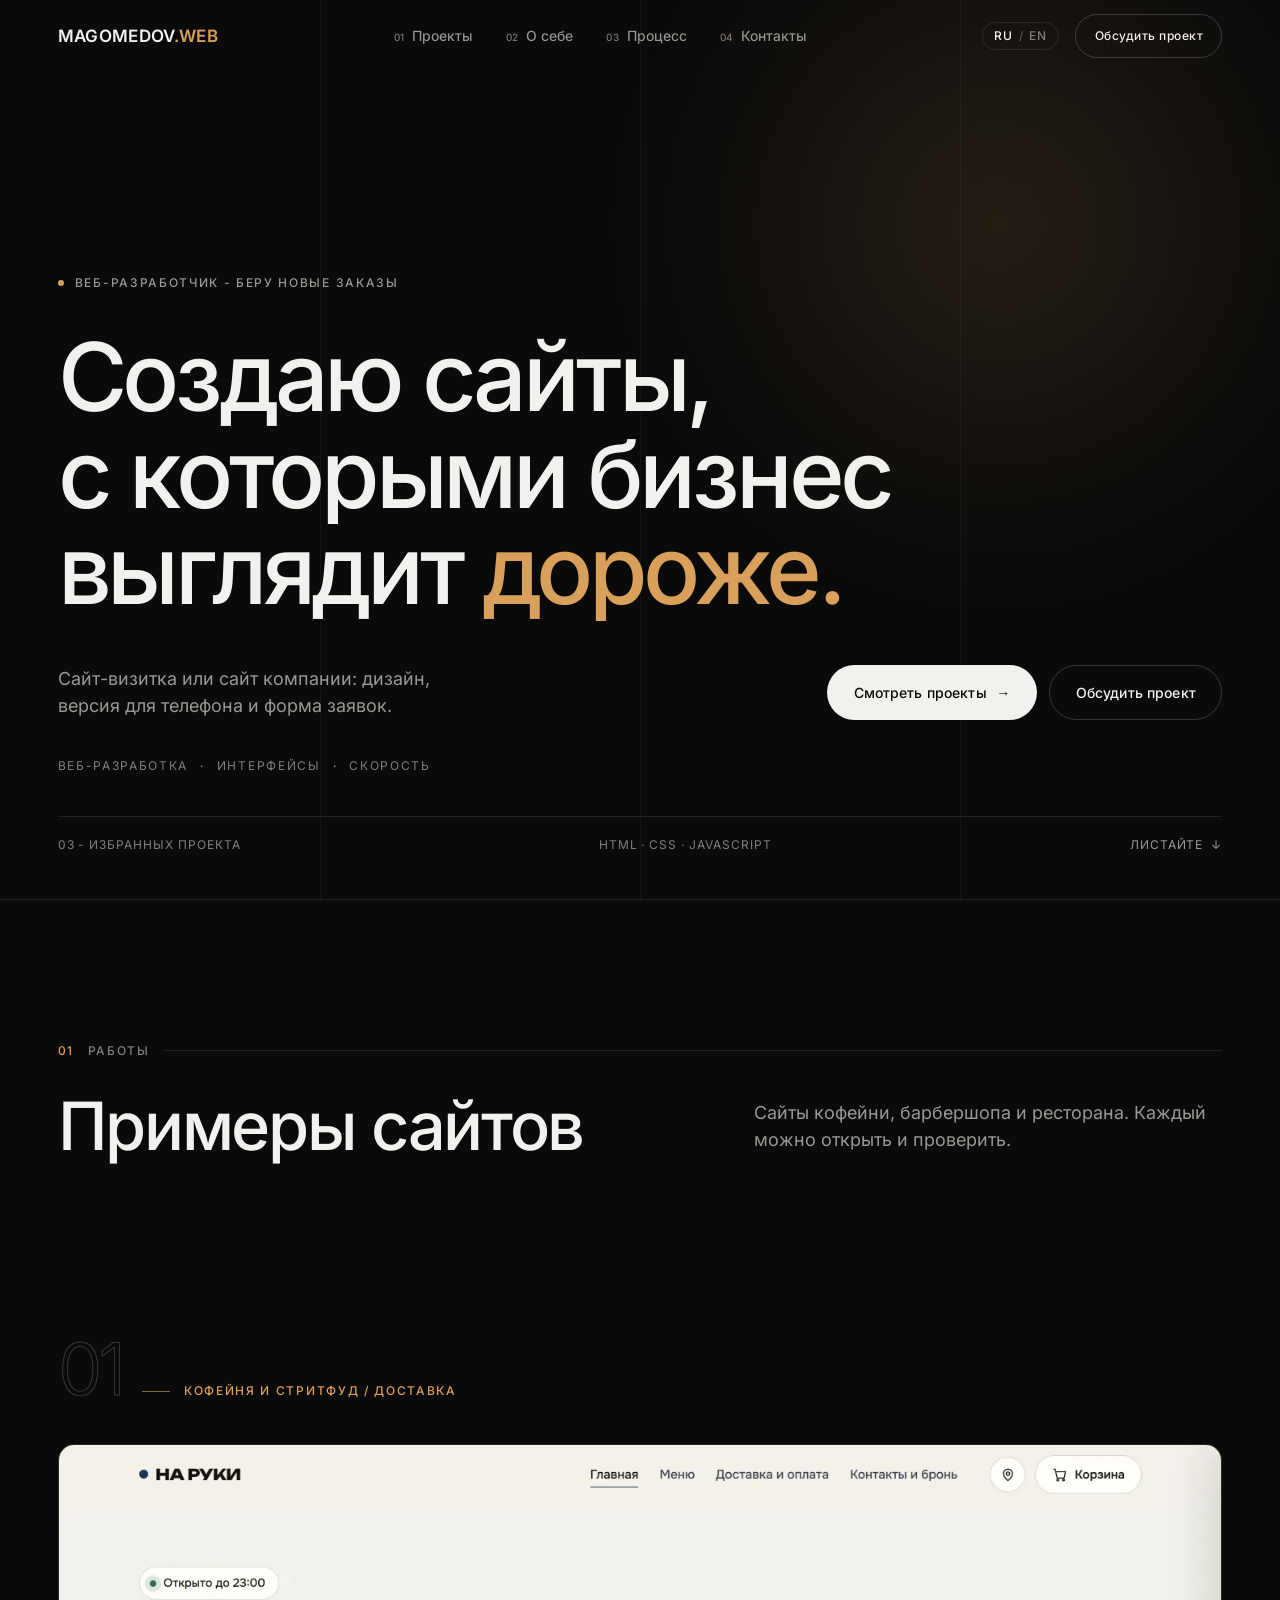
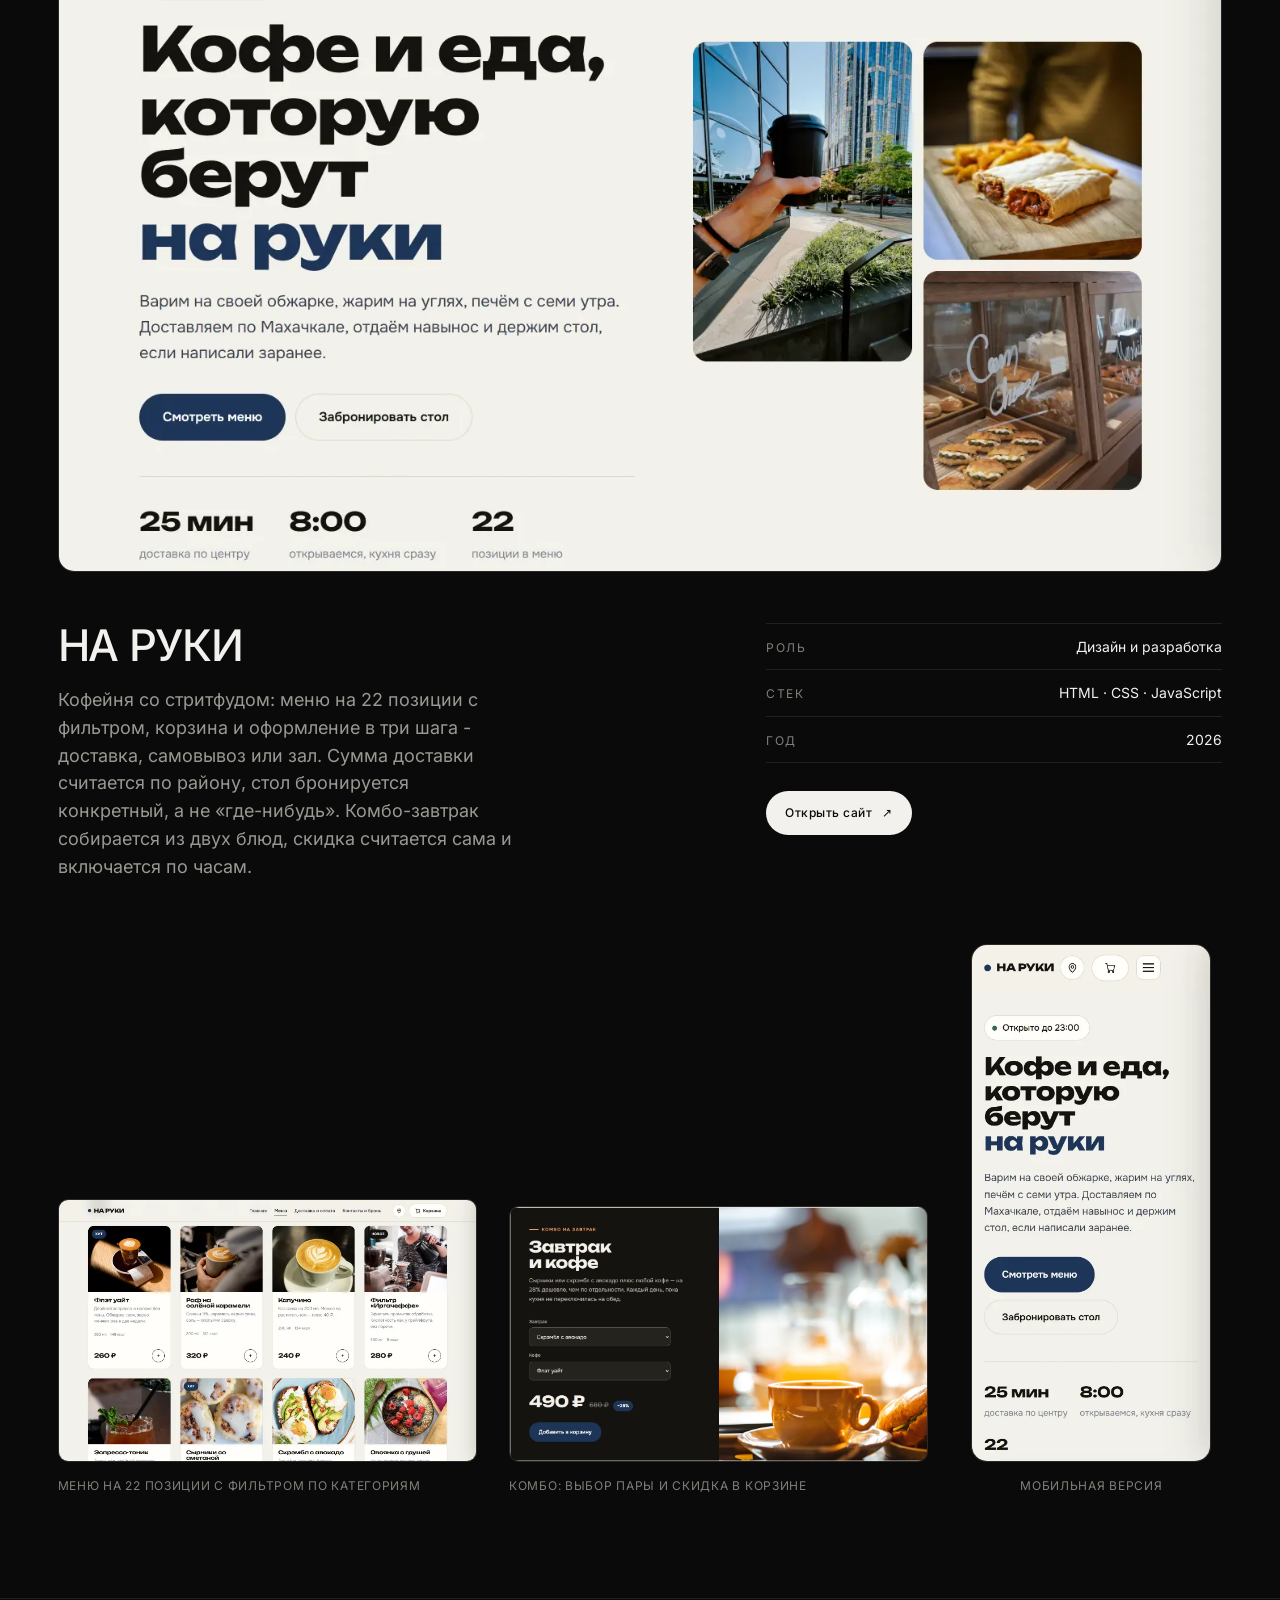
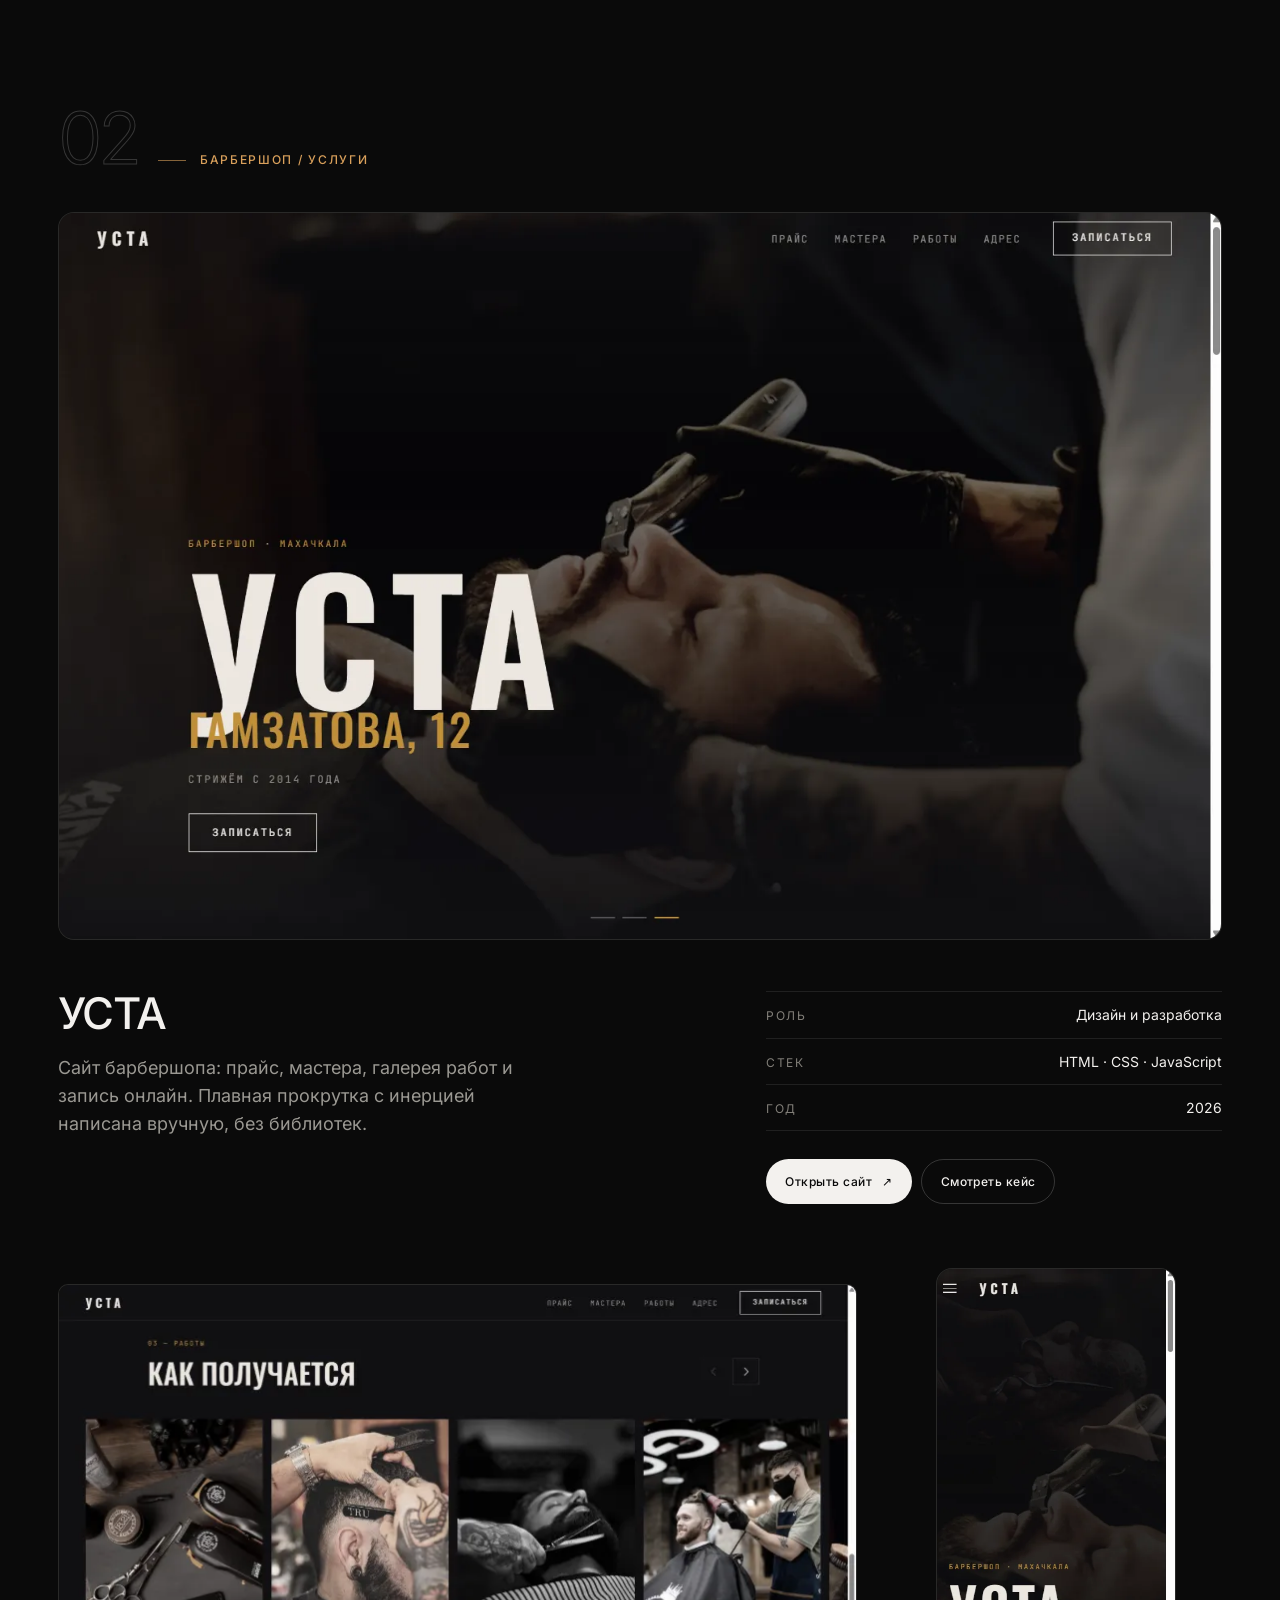
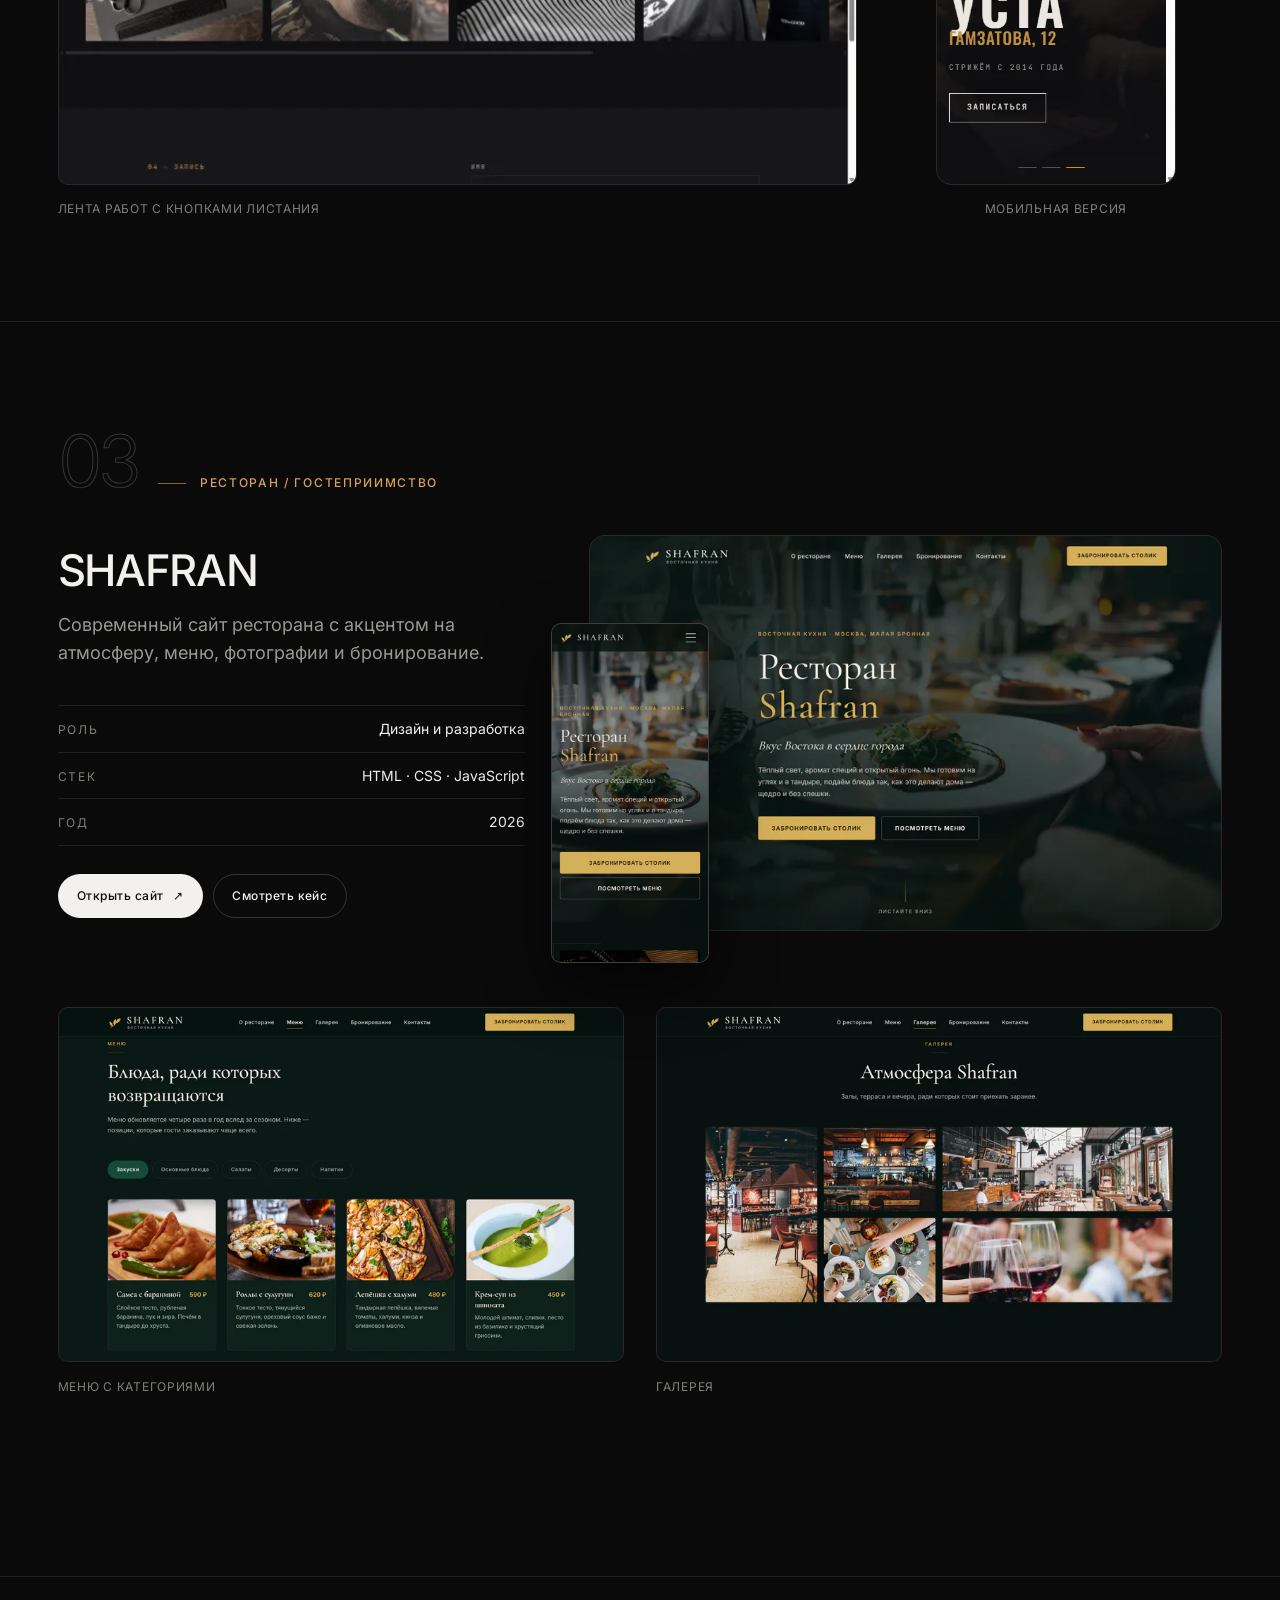
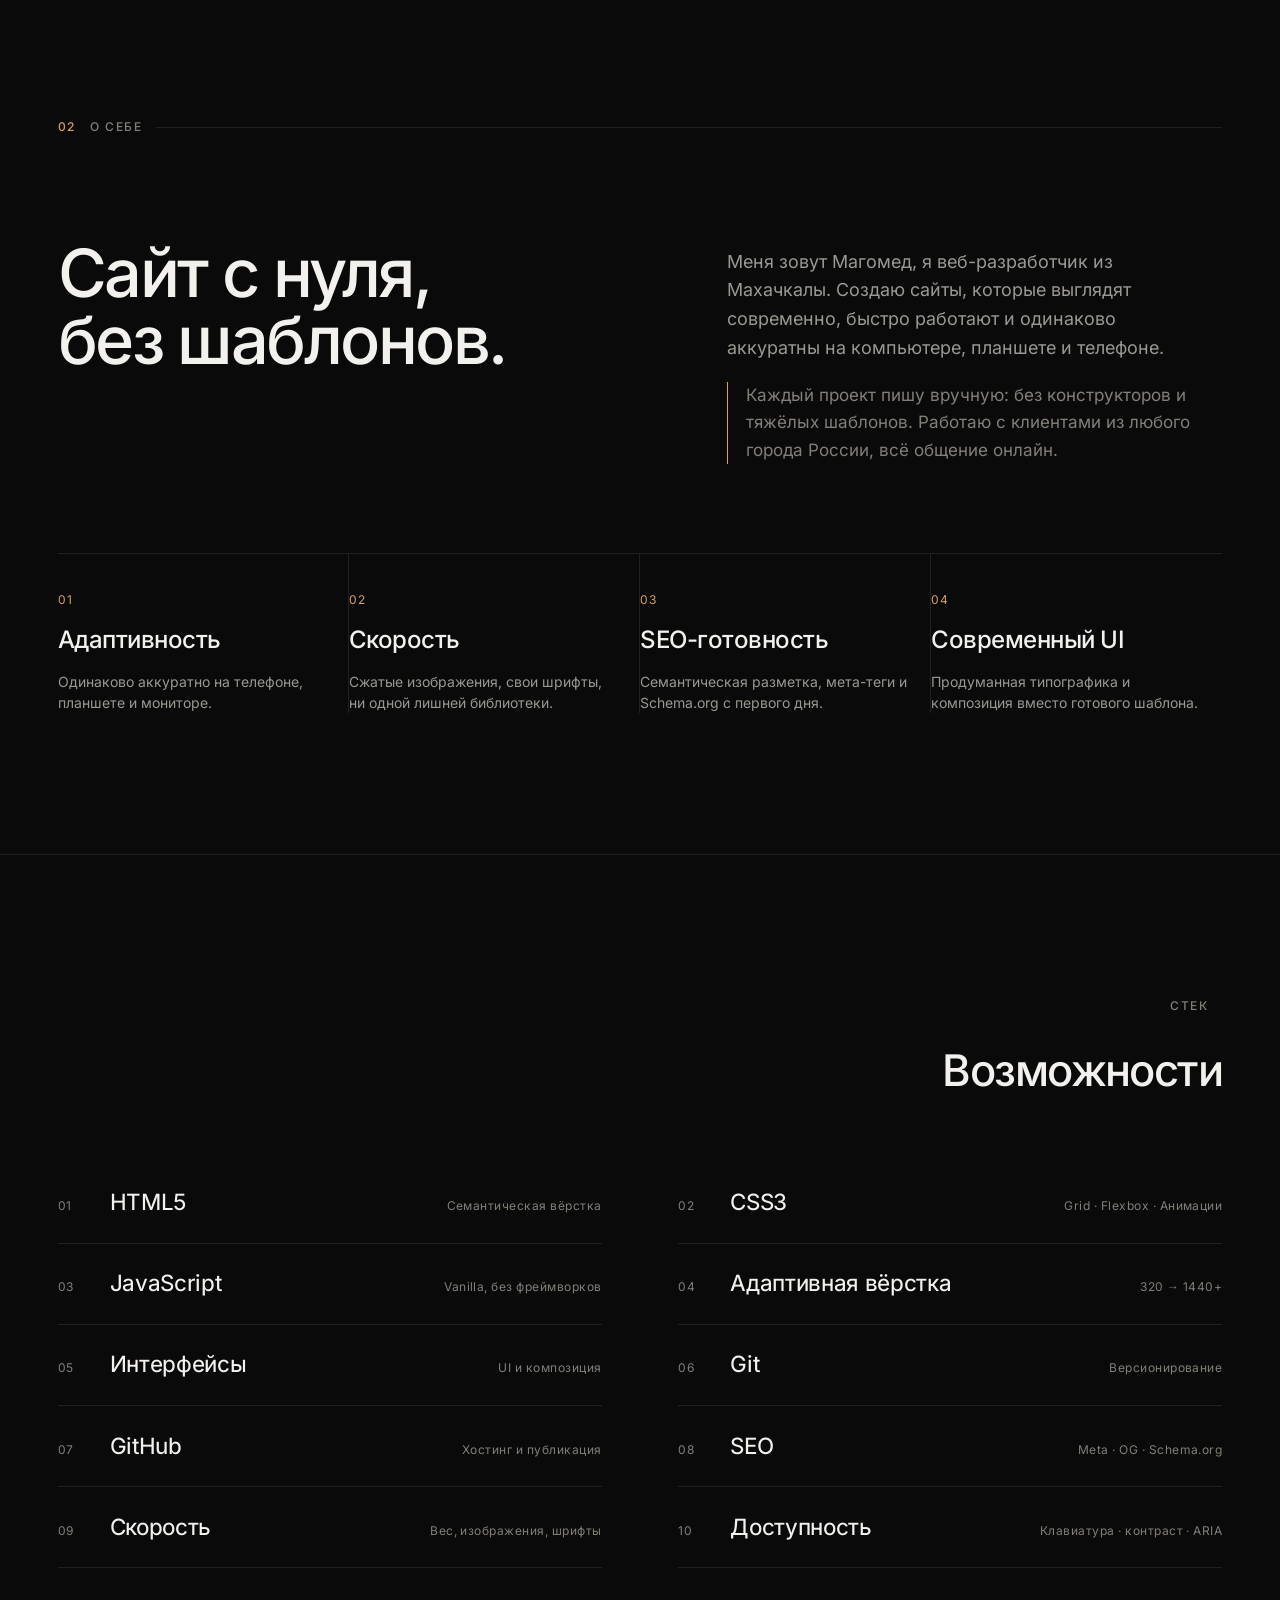
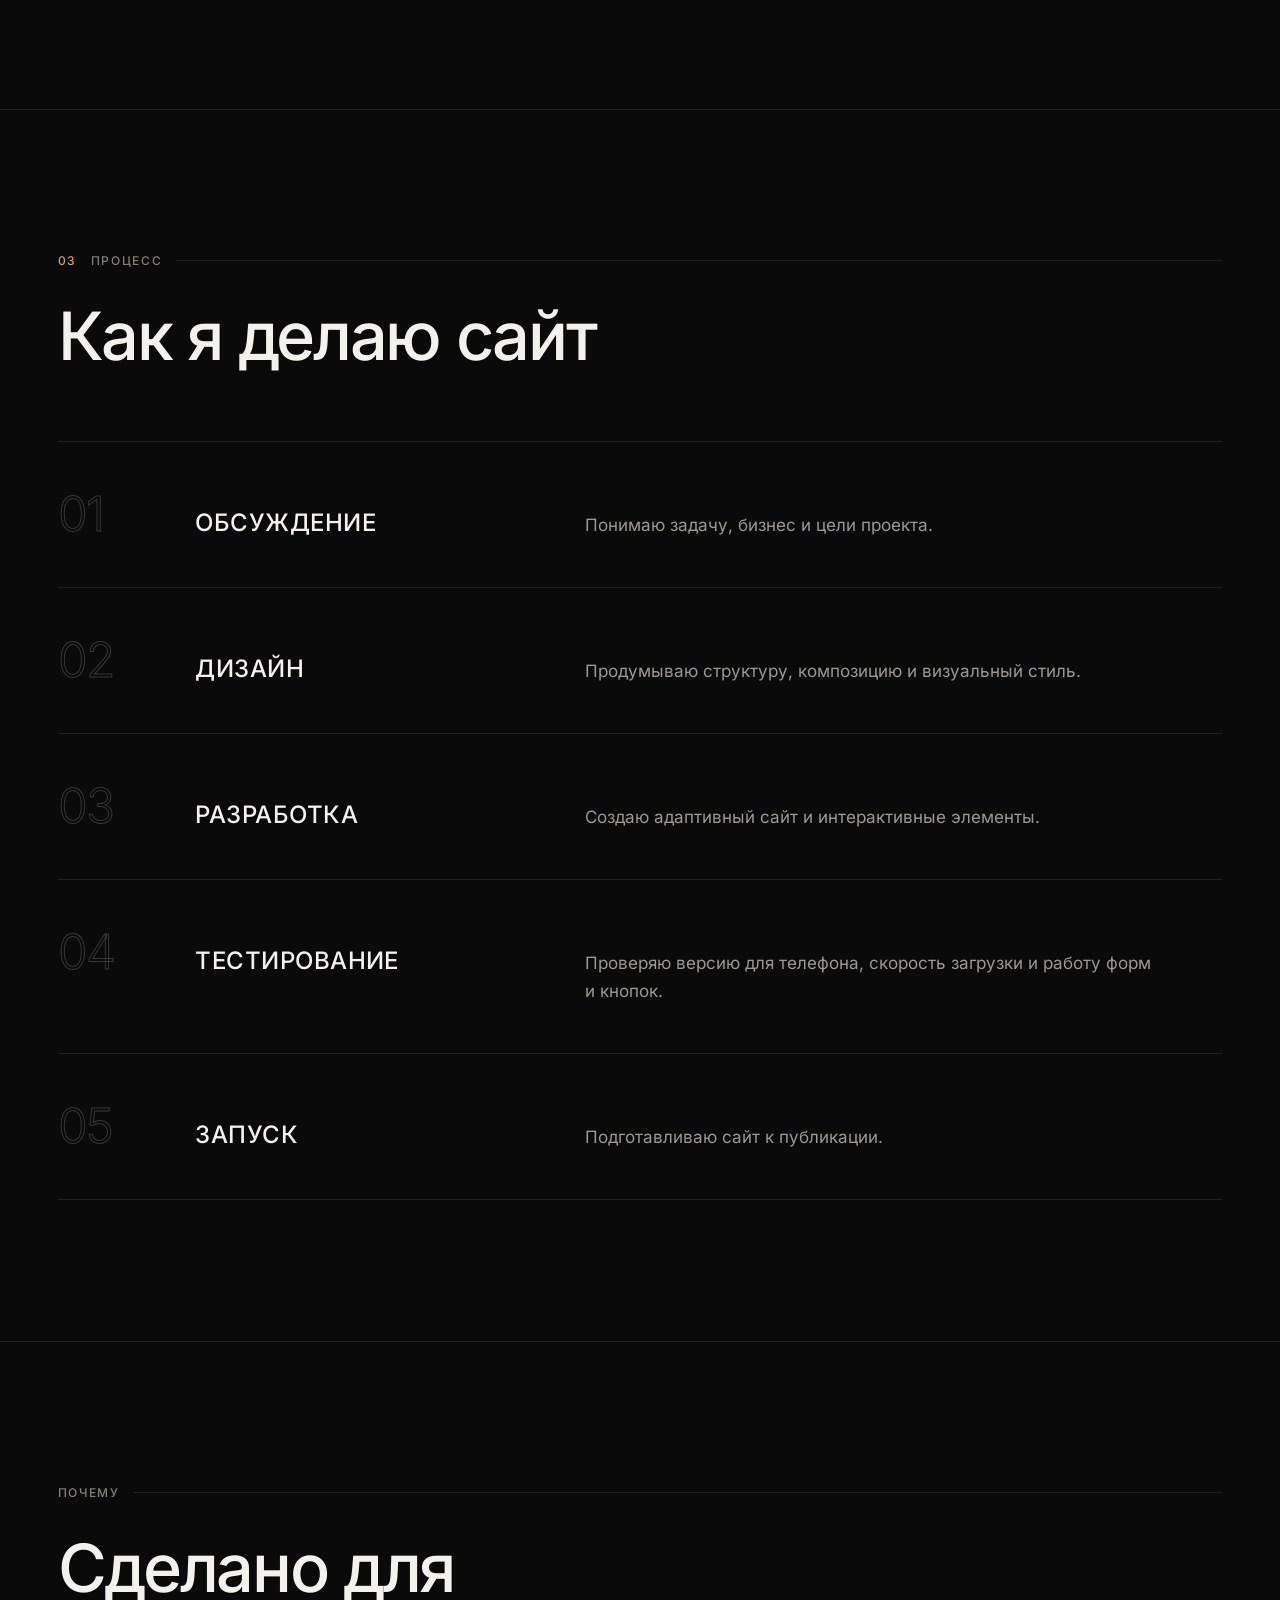
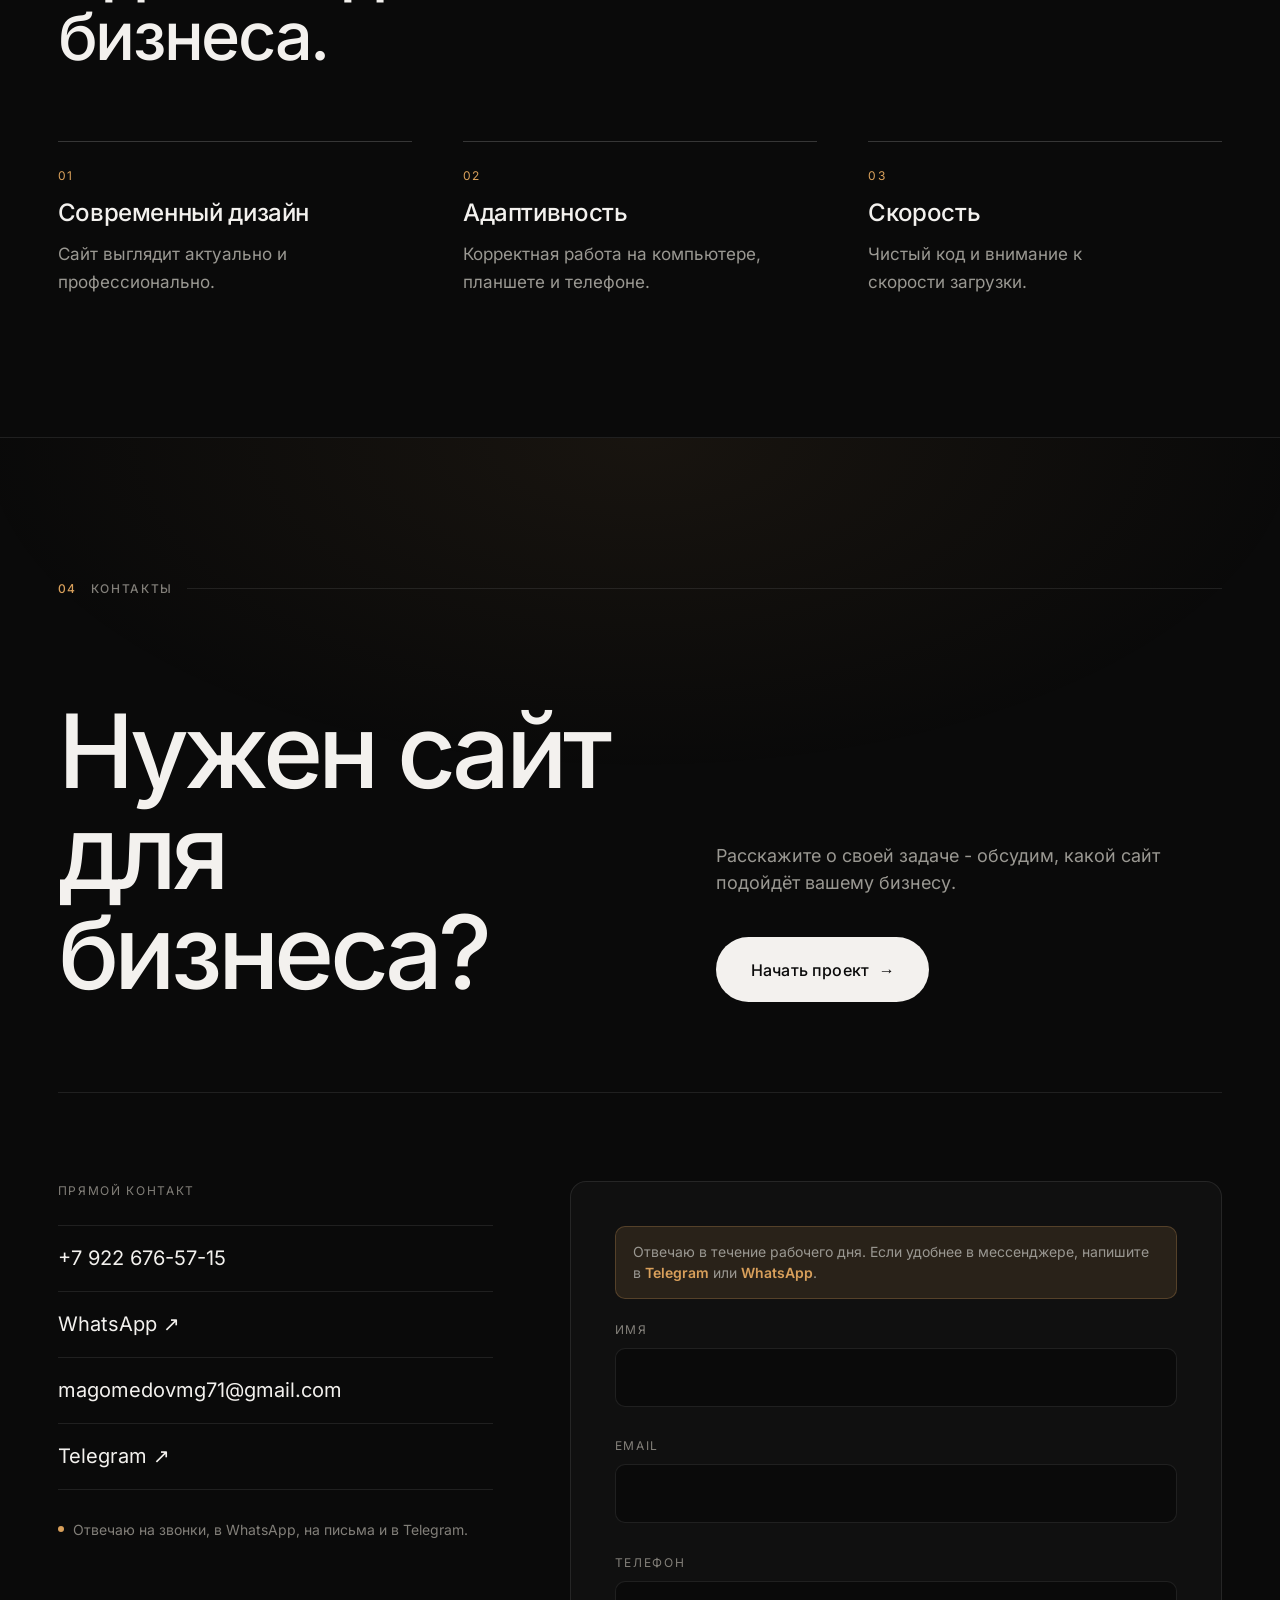
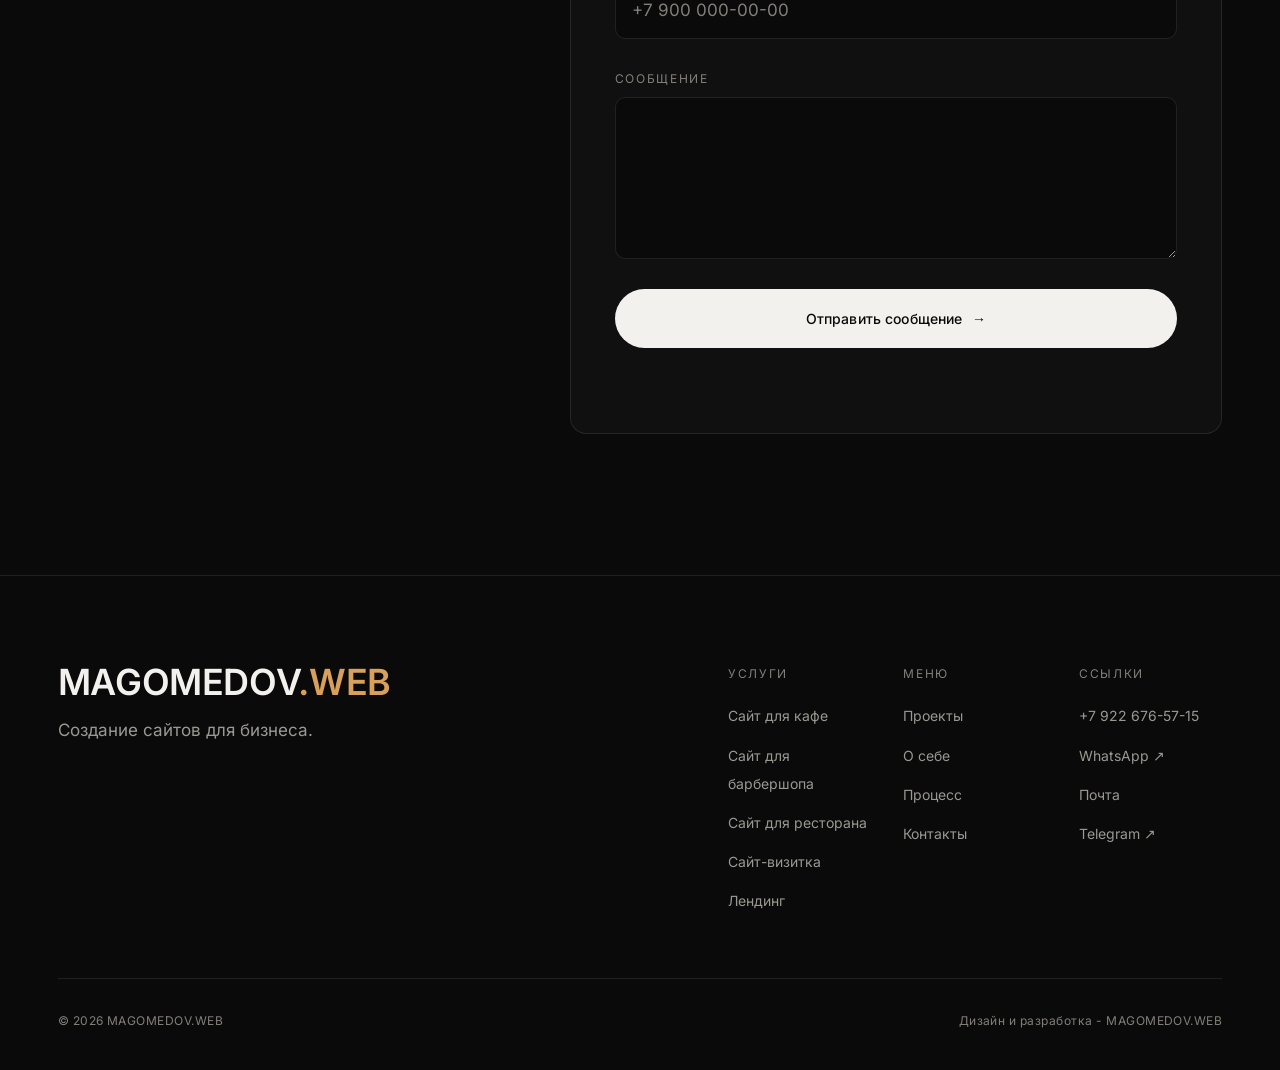
==== commit ecd1c225: "5 страниц услуг под поиск, подвал «Услуги», страница 404, отложенная загрузка Метрики, доступность C" ====
--- a/index.html
+++ b/index.html
@@ -149,12 +149,20 @@
 </script>
 <!-- Yandex.Metrika counter -->
 <script>
-  (function(m,e,t,r,i,k,a){m[i]=m[i]||function(){(m[i].a=m[i].a||[]).push(arguments)};
-  m[i].l=1*new Date();
-  for (var j = 0; j < document.scripts.length; j++) {if (document.scripts[j].src === r) { return; }}
-  k=e.createElement(t),a=e.getElementsByTagName(t)[0],k.async=1,k.src=r,a.parentNode.insertBefore(k,a)})
-  (window, document, "script", "https://mc.yandex.ru/metrika/tag.js", "ym");
-  ym(112315744, "init", { clickmap: true, trackLinks: true, accurateTrackBounce: true, webvisor: true });
+  window.ym = window.ym || function () { (window.ym.a = window.ym.a || []).push(arguments); };
+  // Counter and webvisor load after the page is painted; goals sent earlier wait in the queue above.
+  function loadMetrika() {
+    (function(m,e,t,r,i,k,a){m[i]=m[i]||function(){(m[i].a=m[i].a||[]).push(arguments)};
+    m[i].l=1*new Date();
+    for (var j = 0; j < document.scripts.length; j++) {if (document.scripts[j].src === r) { return; }}
+    k=e.createElement(t),a=e.getElementsByTagName(t)[0],k.async=1,k.src=r,a.parentNode.insertBefore(k,a)})
+    (window, document, "script", "https://mc.yandex.ru/metrika/tag.js", "ym");
+    ym(112315744, "init", { clickmap: true, trackLinks: true, accurateTrackBounce: true, webvisor: true });
+  }
+  window.addEventListener("load", function () {
+    if ("requestIdleCallback" in window) requestIdleCallback(loadMetrika, { timeout: 3000 });
+    else setTimeout(loadMetrika, 1500);
+  });
   document.addEventListener("click", function (e) {
     var a = e.target.closest && e.target.closest("a[href]");
     if (!a) return;
@@ -197,7 +205,7 @@
     </nav>
 
     <div class="site-header__side">
-      <button class="lang" id="lang-toggle" type="button" data-i18n-aria="a11y.lang" aria-label="Switch to English">
+      <button class="lang" id="lang-toggle" type="button" data-i18n-aria="a11y.lang" aria-label="RU / EN, switch to English">
         <span class="lang__opt is-current">RU</span><span class="lang__sep" aria-hidden="true">/</span><span class="lang__opt">EN</span>
       </button>
 
@@ -692,6 +700,16 @@
       </div>
 
       <nav class="site-footer__nav" data-i18n-aria="a11y.footerNav" aria-label="Навигация в подвале">
+        <div class="site-footer__col site-footer__col--services">
+          <p class="site-footer__label" data-i18n="footer.services">Услуги</p>
+          <ul>
+            <li><a href="/sayt-dlya-kafe/" data-i18n="svc.cafe">Сайт для кафе</a></li>
+            <li><a href="/sayt-dlya-barbershopa/" data-i18n="svc.barber">Сайт для барбершопа</a></li>
+            <li><a href="/sayt-dlya-restorana/" data-i18n="svc.restaurant">Сайт для ресторана</a></li>
+            <li><a href="/sayt-vizitka/" data-i18n="svc.card">Сайт-визитка</a></li>
+            <li><a href="/lending/" data-i18n="svc.landing">Лендинг</a></li>
+          </ul>
+        </div>
         <div class="site-footer__col">
           <p class="site-footer__label" data-i18n="footer.menu">Меню</p>
           <ul>
--- a/css/style.css
+++ b/css/style.css
@@ -55,7 +55,7 @@
   --line-strong:   rgba(255, 255, 255, 0.18);
   --text:          #f3f1ee;
   --text-dim:      #9a9892;
-  --text-faint:    #7a7872;
+  --text-faint:    #827f79;
   --accent:        #d9a05b;
   --accent-strong: #e8b273;
   --accent-soft:   rgba(217, 160, 91, 0.12);
@@ -2007,3 +2007,79 @@
   .hero__glow { display: none; }
   .status-dot { animation: none; }
 }
+
+/* ==========================================================================
+   19. SERVICE PAGES — /sayt-dlya-kafe/ и остальные страницы услуг
+   ========================================================================== */
+.hero--page {
+  min-height: auto;
+  padding-top: calc(var(--header-h) + clamp(3.5rem, 10vw, 8rem));
+}
+
+/* Заголовок услуги длиннее, чем на главной: на 7rem он не влезал в 320px. */
+.hero--page .hero__title {
+  font-size: clamp(2.1rem, 6vw, 5.5rem);
+  line-height: 1.02;
+  text-wrap: balance;
+}
+
+.crumbs { gap: 0.6rem; }
+.crumbs a { color: var(--text-dim); transition: color var(--t-fast) var(--ease); }
+.crumbs a:hover { color: var(--accent); }
+
+.section--line { border-top: 1px solid var(--line); }
+
+.text-link {
+  color: var(--accent);
+  text-decoration: underline;
+  text-underline-offset: 3px;
+}
+
+.text-link:hover { color: var(--accent-strong); }
+
+.split__text .project__cat { margin-bottom: 1rem; }
+.why__item .media { margin-bottom: 0.5rem; }
+
+.faq { border-top: 1px solid var(--line); }
+.faq__item { border-bottom: 1px solid var(--line); }
+
+.faq__item summary {
+  display: flex;
+  justify-content: space-between;
+  align-items: baseline;
+  gap: 1.5rem;
+  padding-block: clamp(1.1rem, 2.4vw, 1.6rem);
+  font-size: var(--fs-h4);
+  font-weight: 500;
+  letter-spacing: -0.015em;
+  line-height: 1.3;
+  list-style: none;
+  cursor: pointer;
+  transition: color var(--t-fast) var(--ease);
+}
+
+.faq__item summary::-webkit-details-marker { display: none; }
+.faq__item summary::after { content: '+'; color: var(--accent); font-weight: 300; }
+.faq__item[open] summary::after { content: '\2212'; }
+.faq__item summary:hover { color: var(--accent); }
+
+.faq__item p {
+  max-width: 62ch;
+  padding-bottom: clamp(1.25rem, 2.6vw, 1.75rem);
+  color: var(--text-dim);
+}
+
+.contact--page .contact__title { font-size: clamp(2.25rem, 6vw, 5.5rem); }
+
+.cta__direct {
+  max-width: 36rem;
+  padding-top: clamp(2.5rem, 6vw, 4rem);
+}
+
+/* Подвал: услуги, меню, ссылки. На телефоне услуги занимают всю строку. */
+.site-footer__nav { grid-template-columns: repeat(3, minmax(0, 1fr)); }
+
+@media (max-width: 640px) {
+  .site-footer__nav { grid-template-columns: repeat(2, minmax(0, 1fr)); }
+  .site-footer__col--services { grid-column: 1 / -1; }
+}
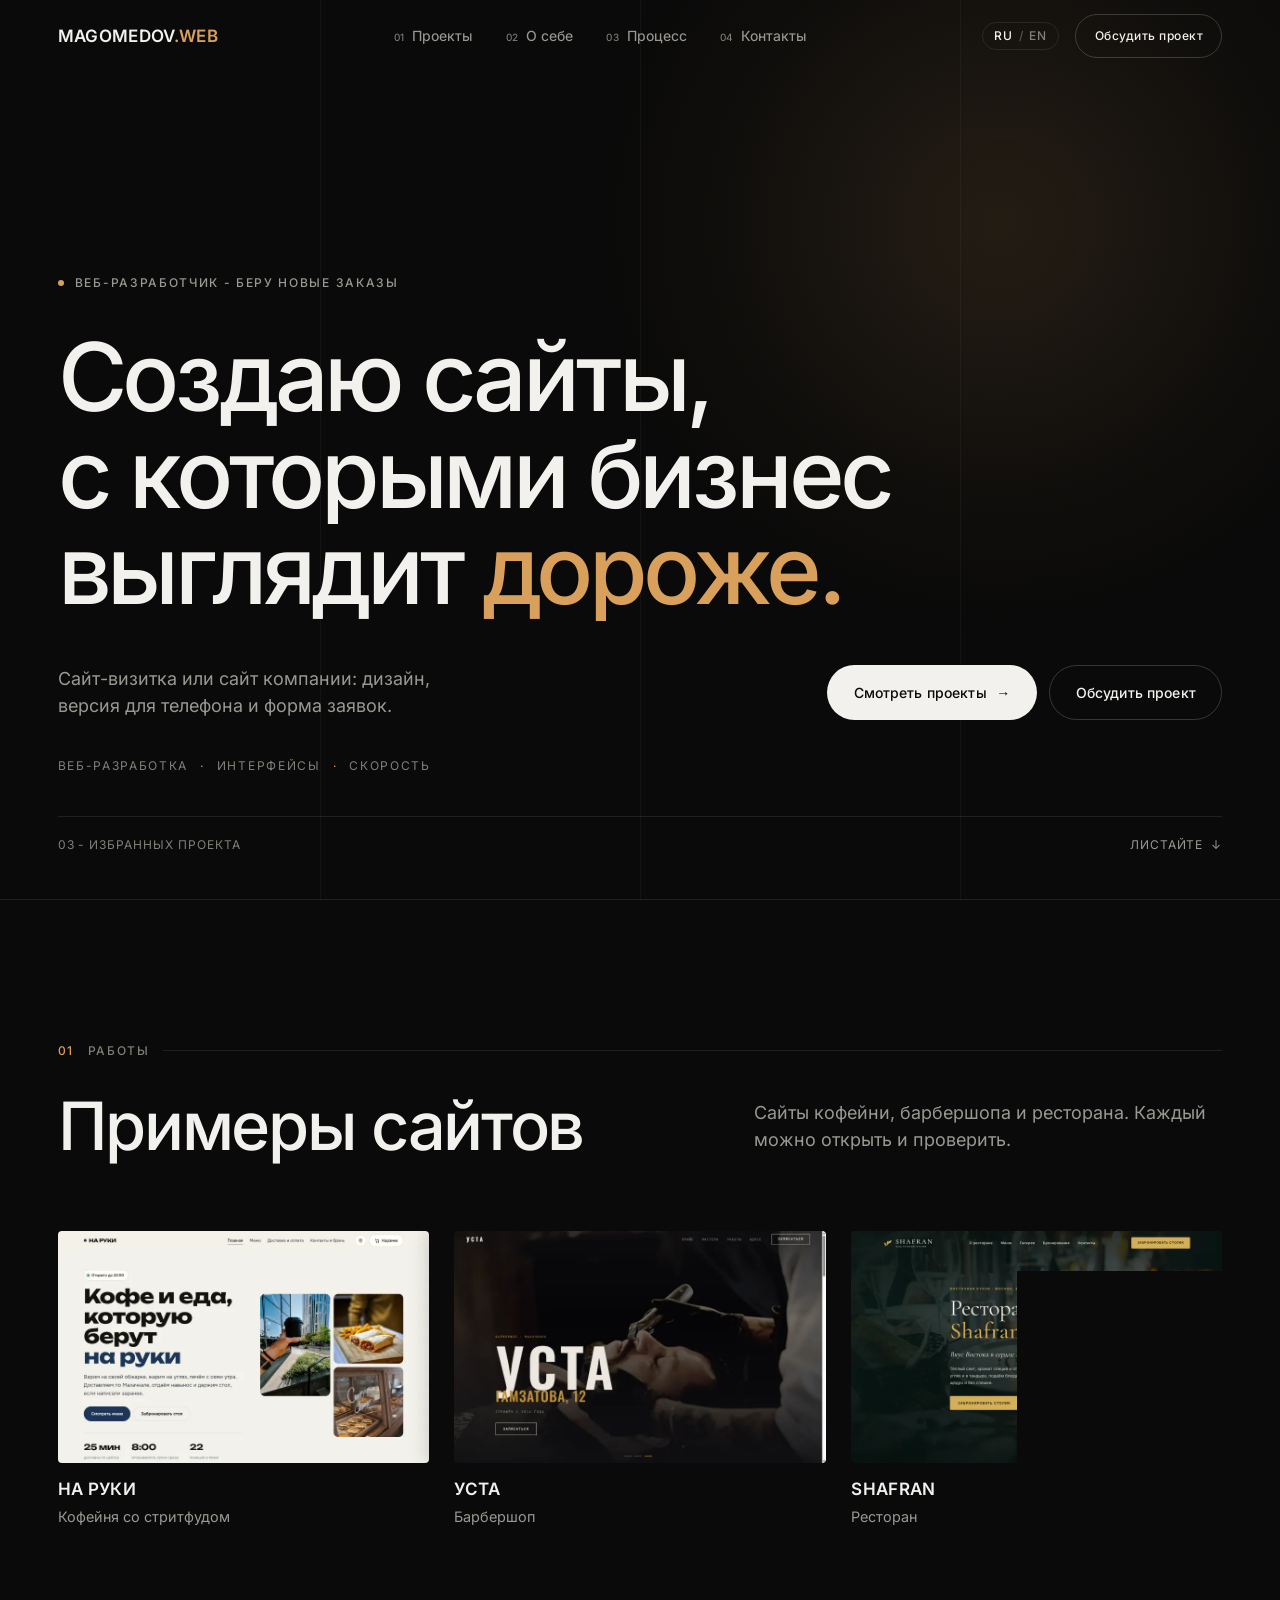
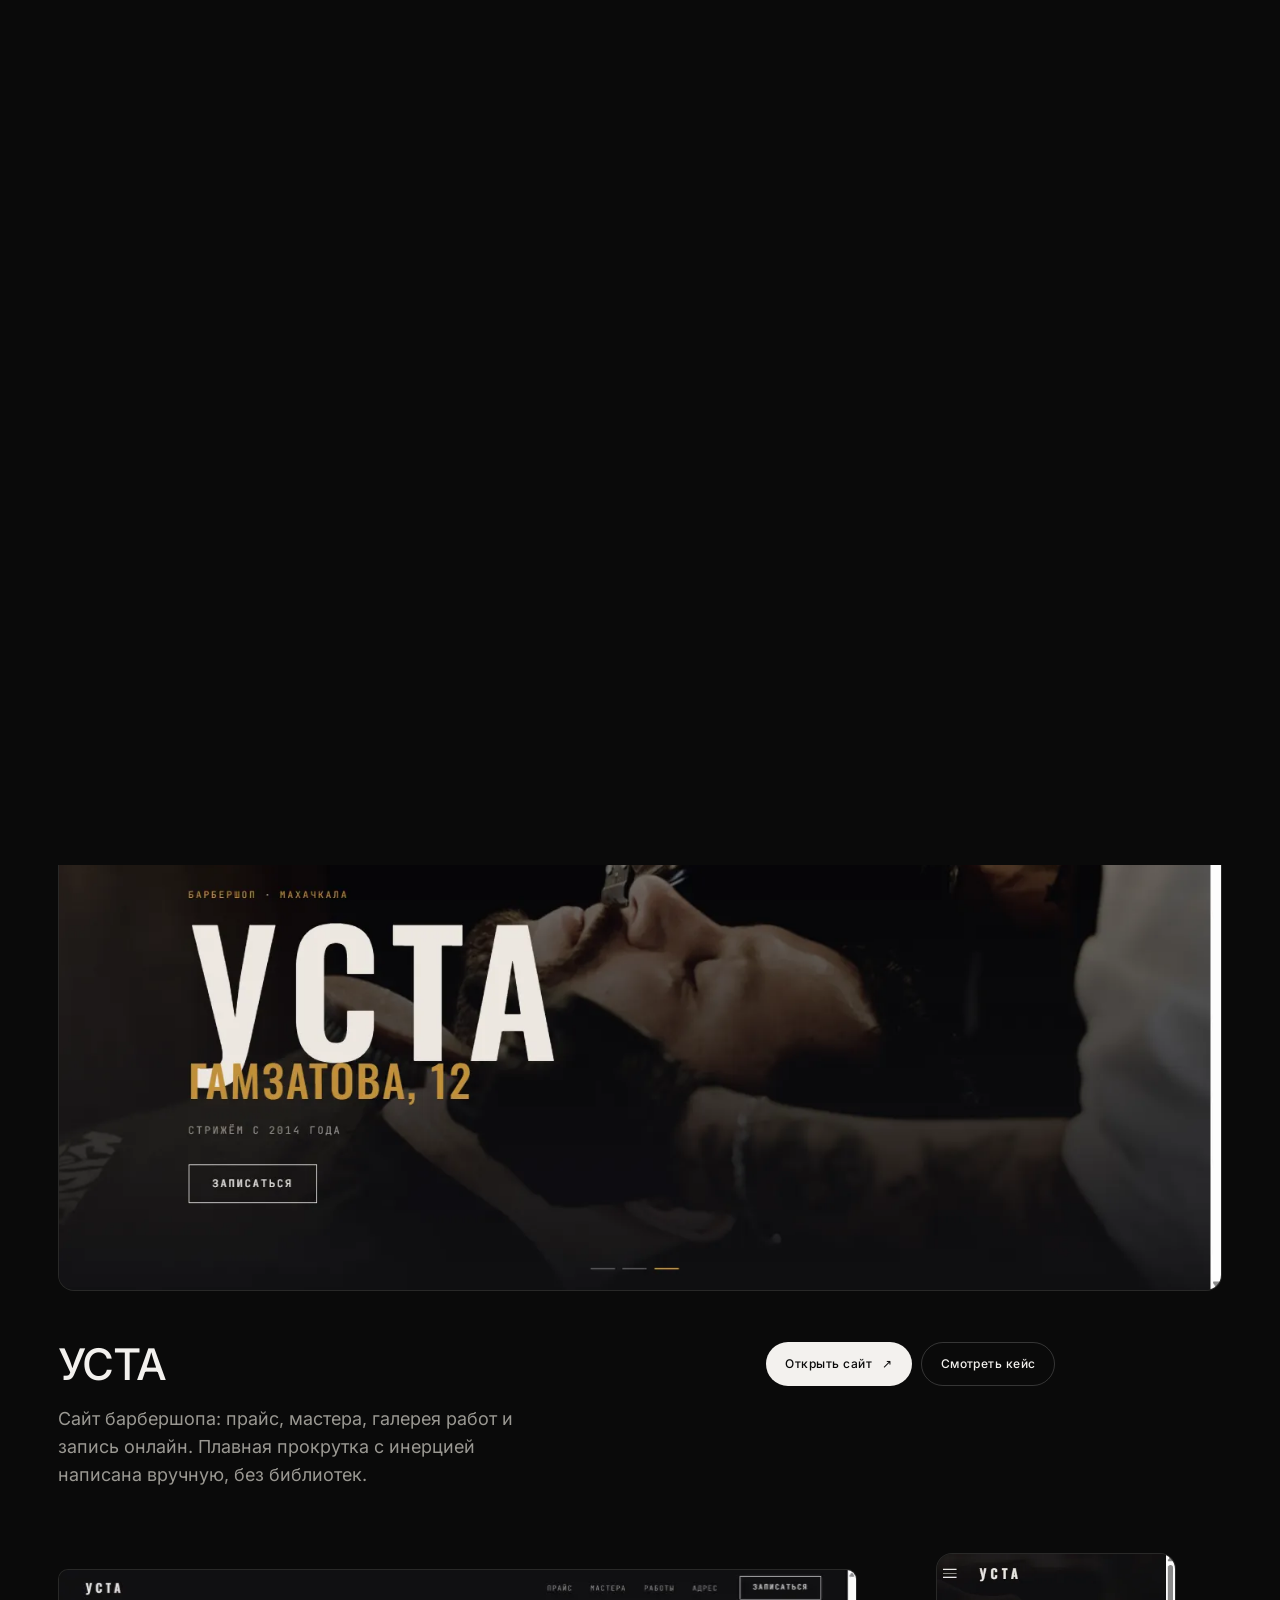
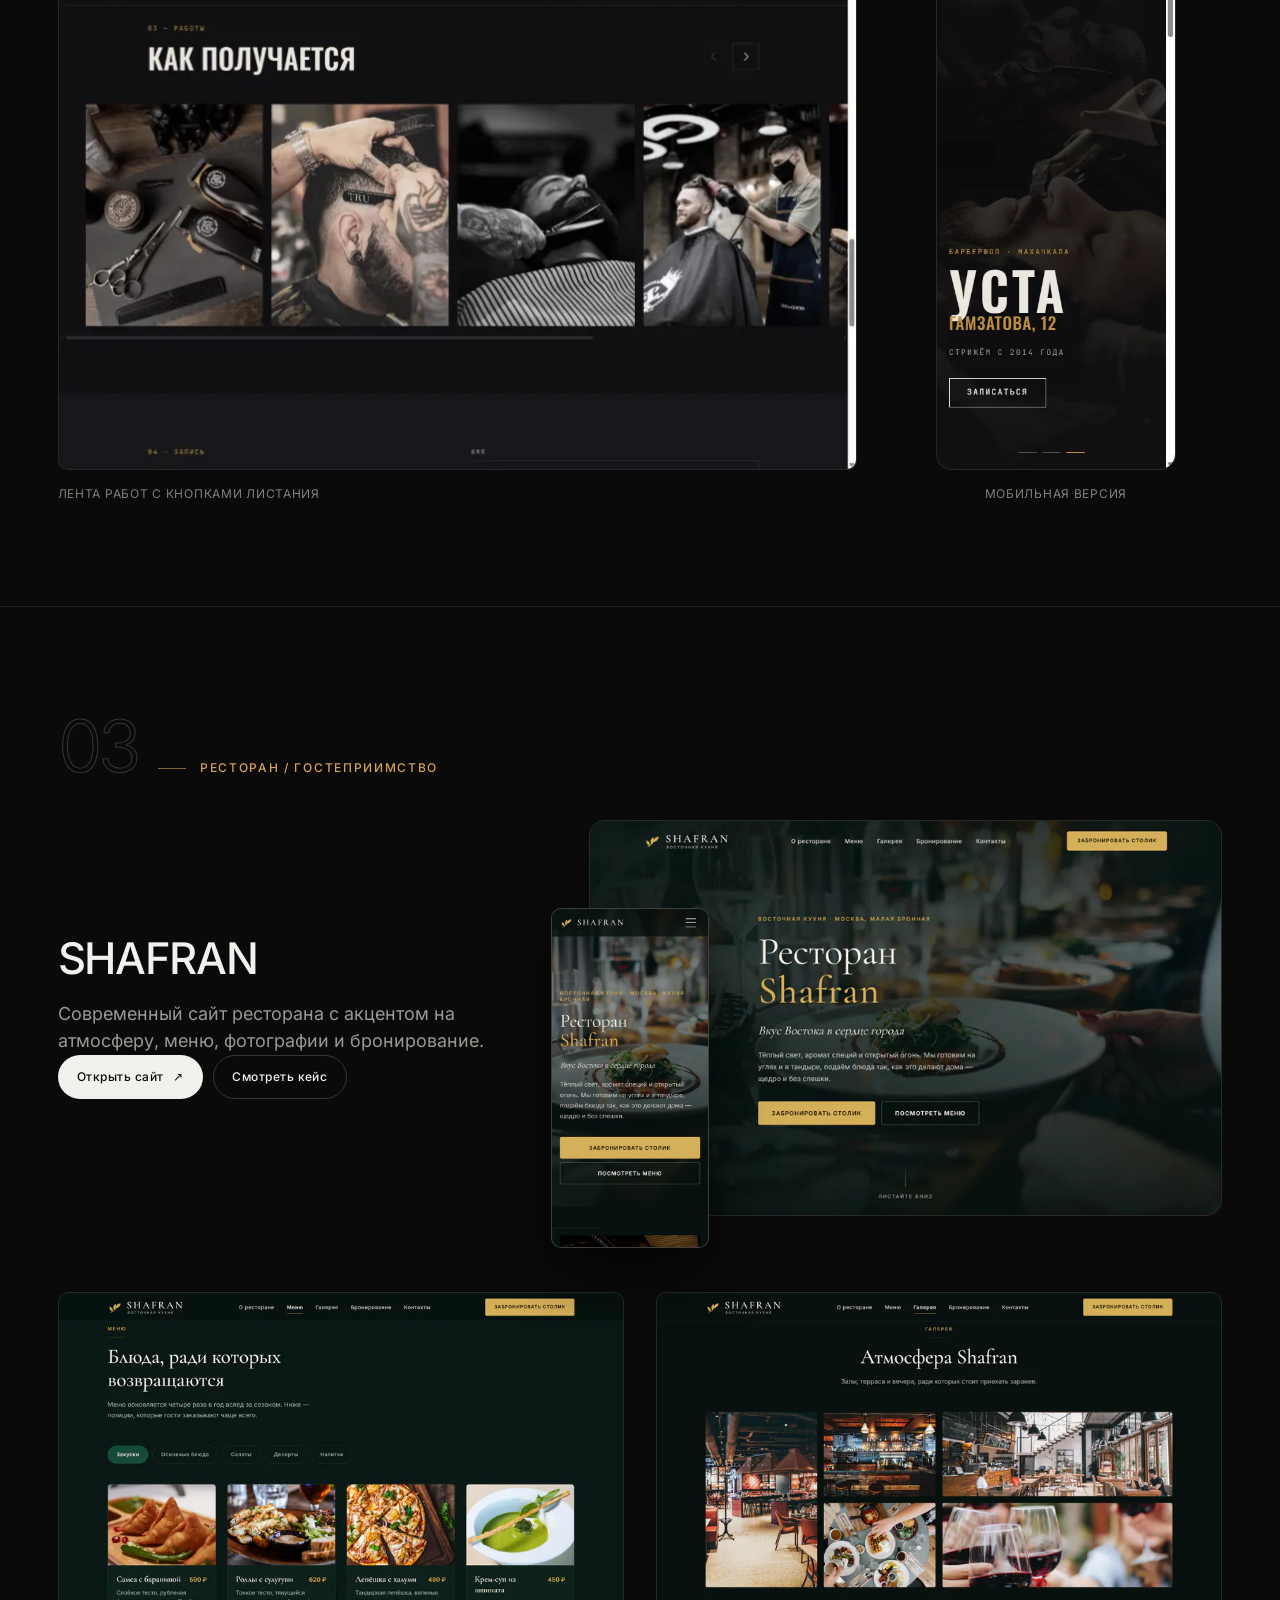
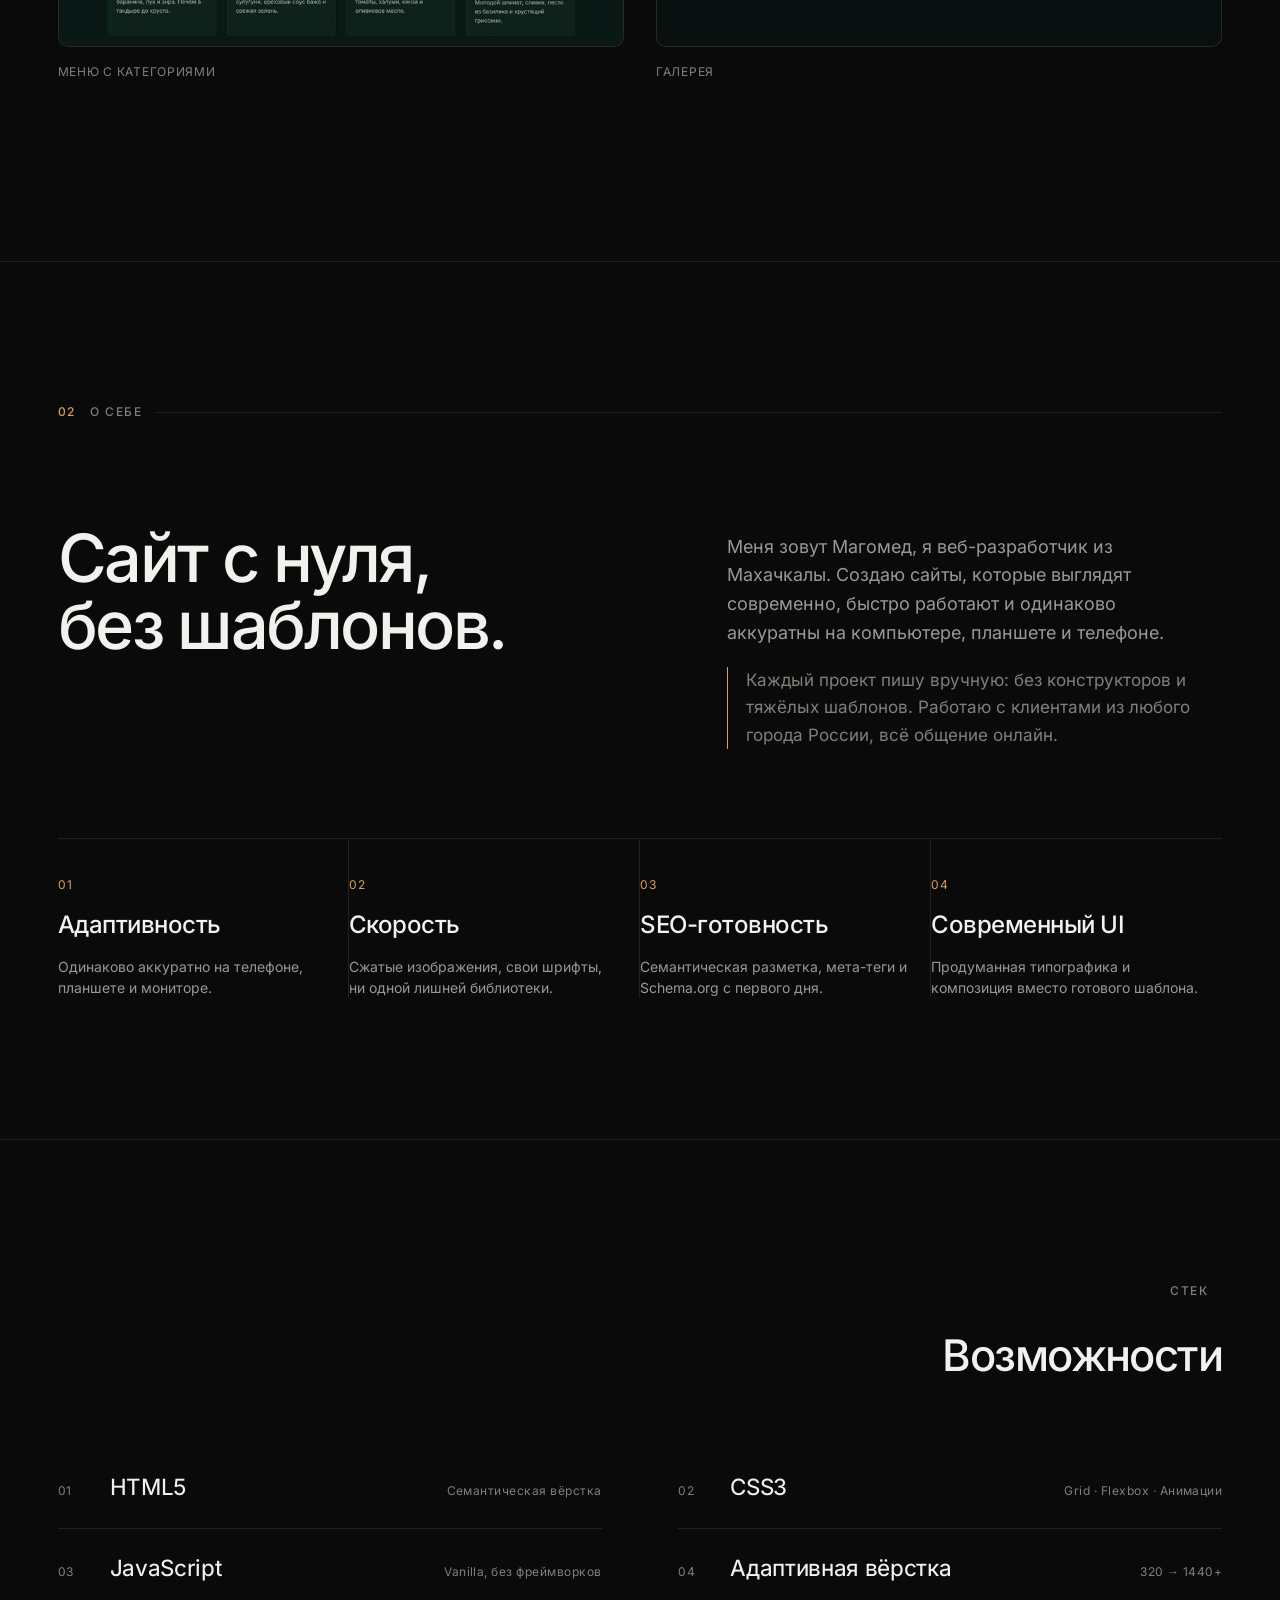
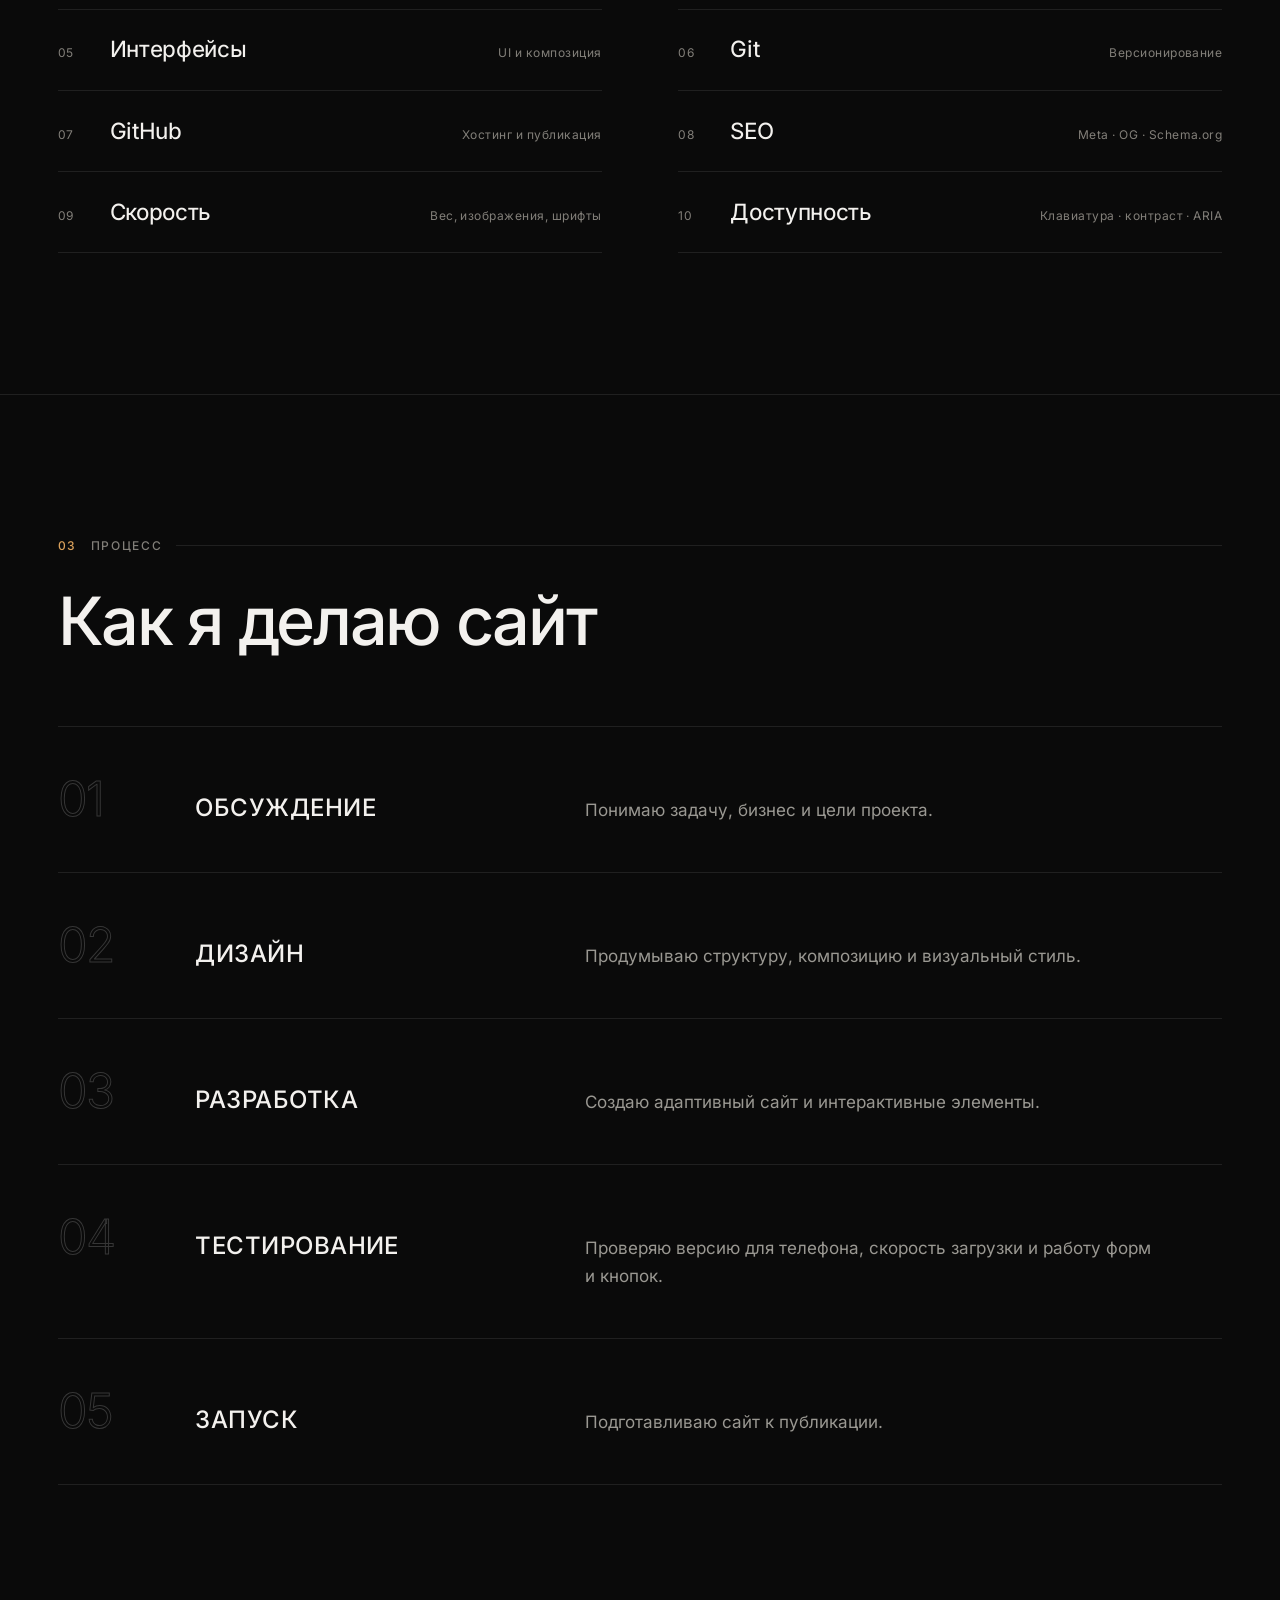
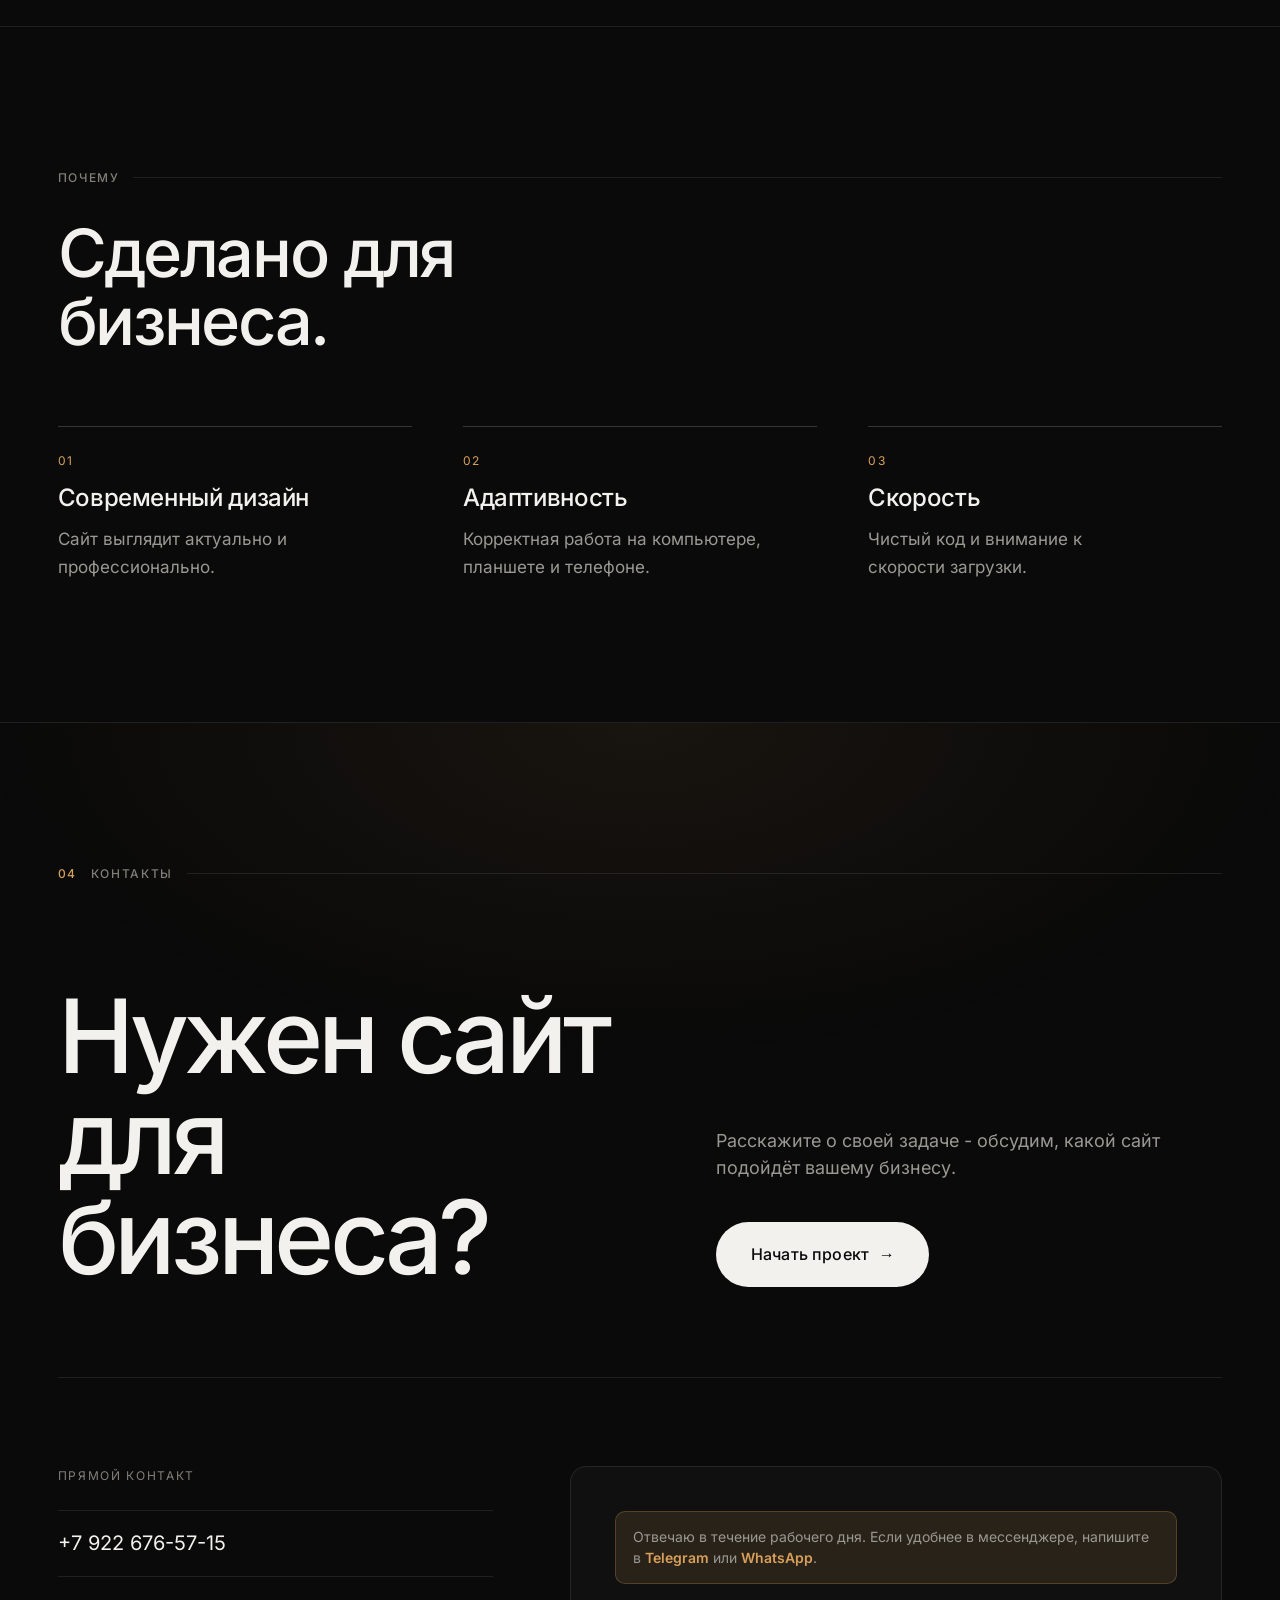
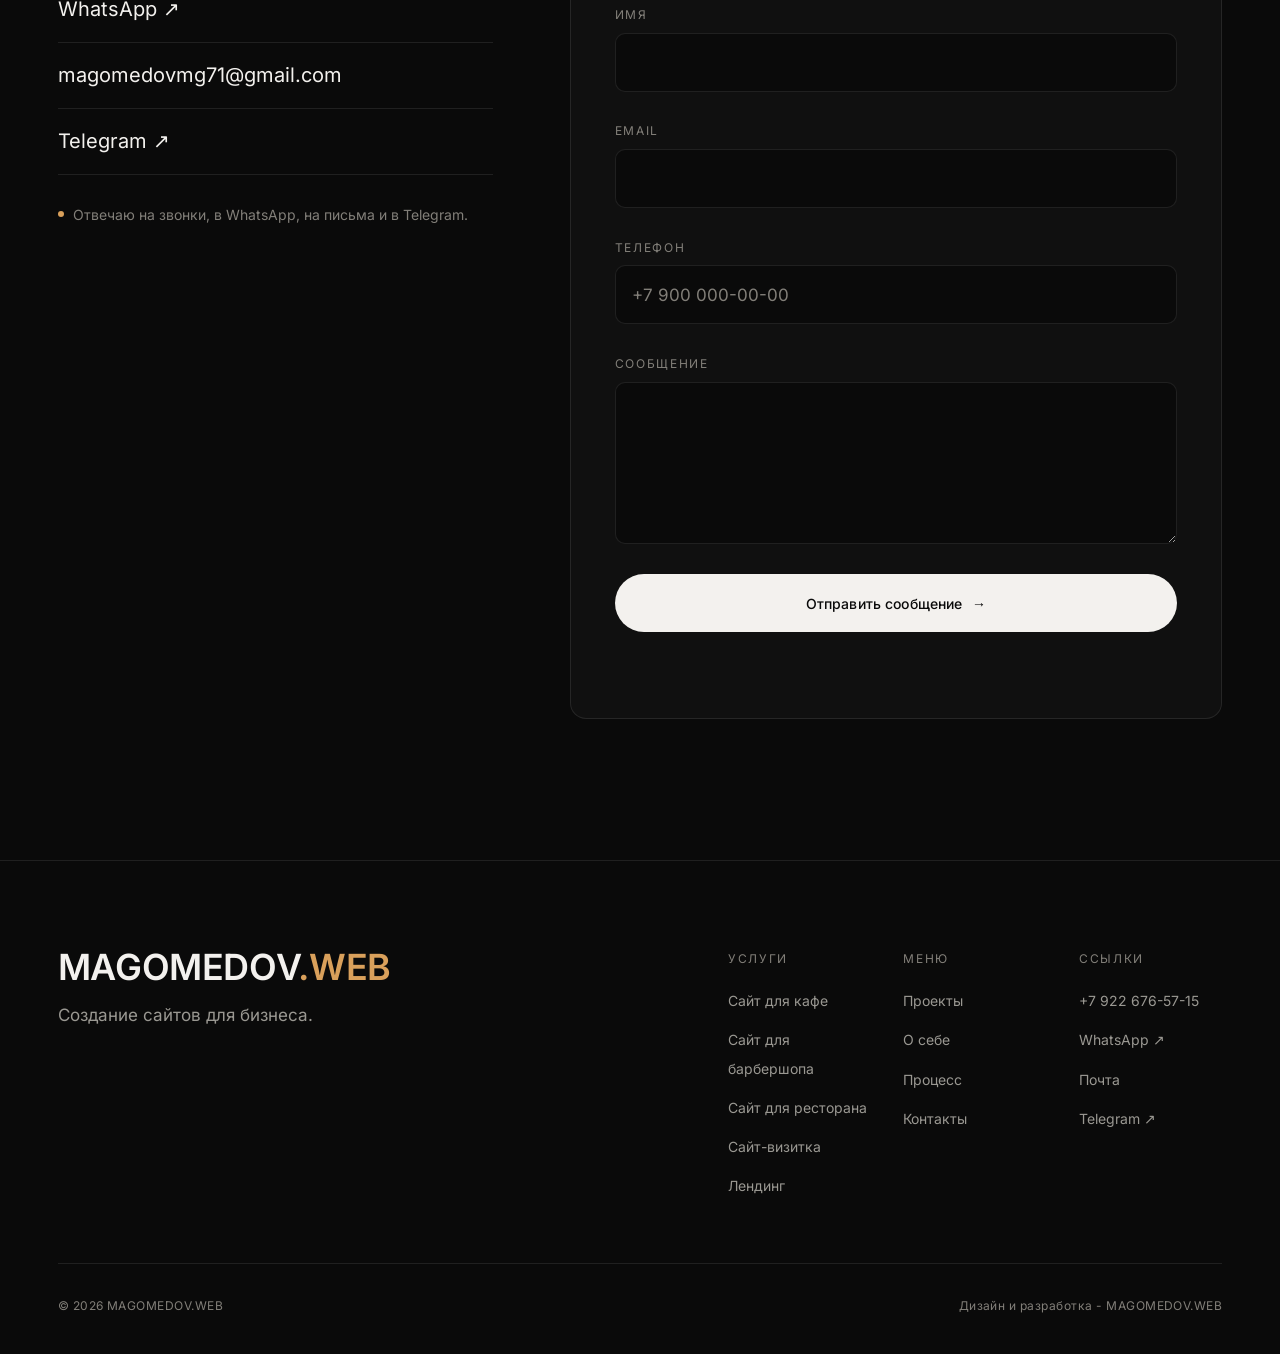
==== commit 37e415b5: "Витрина работ в начале раздела и чистка технических деталей из карточек Co-Authored-By: Claude Opus " ====
--- a/index.html
+++ b/index.html
@@ -257,7 +257,6 @@
 
       <div class="hero__rule" data-reveal data-reveal-delay="7">
         <span class="hero__rule-item" data-i18n="hero.r1">03 - избранных проекта</span>
-        <span class="hero__rule-item">HTML · CSS · JavaScript</span>
         <a class="hero__rule-item hero__scroll" href="#work">
           <span data-i18n="hero.scroll">Листайте</span> <span aria-hidden="true">↓</span>
         </a>
@@ -273,6 +272,39 @@
         <h2 class="section-title" id="work-title" data-reveal data-i18n="work.title">Примеры сайтов</h2>
         <p class="section-sub" data-reveal data-reveal-delay="1" data-i18n="work.sub">Сайты кофейни, барбершопа и ресторана. Каждый можно открыть и проверить.</p>
       </header>
+
+      <ul class="worklist" data-reveal data-reveal-delay="2">
+        <li class="worklist__item">
+          <a class="worklist__card" href="/naruki/" target="_blank" rel="noopener noreferrer">
+            <img src="images/naruki-01-800w.webp" width="800" height="500" loading="lazy" decoding="async" alt="Сайт кофейни НА РУКИ">
+            <span class="worklist__meta">
+              <span class="worklist__name">НА РУКИ</span>
+              <span class="worklist__cat" data-i18n="wl.naruki">Кофейня со стритфудом</span>
+            </span>
+            <span class="worklist__go"><span data-i18n="cta.live">Открыть сайт</span> <i aria-hidden="true">↗</i></span>
+          </a>
+        </li>
+        <li class="worklist__item">
+          <a class="worklist__card" href="/usta/" target="_blank" rel="noopener noreferrer">
+            <img src="images/usta-01-800w.webp" width="800" height="500" loading="lazy" decoding="async" alt="Сайт барбершопа УСТА">
+            <span class="worklist__meta">
+              <span class="worklist__name">УСТА</span>
+              <span class="worklist__cat" data-i18n="wl.usta">Барбершоп</span>
+            </span>
+            <span class="worklist__go"><span data-i18n="cta.live">Открыть сайт</span> <i aria-hidden="true">↗</i></span>
+          </a>
+        </li>
+        <li class="worklist__item">
+          <a class="worklist__card" href="/shafran/" target="_blank" rel="noopener noreferrer">
+            <img src="images/shafran-01-800w.webp" width="800" height="500" loading="lazy" decoding="async" alt="Сайт ресторана SHAFRAN">
+            <span class="worklist__meta">
+              <span class="worklist__name">SHAFRAN</span>
+              <span class="worklist__cat" data-i18n="wl.shafran">Ресторан</span>
+            </span>
+            <span class="worklist__go"><span data-i18n="cta.live">Открыть сайт</span> <i aria-hidden="true">↗</i></span>
+          </a>
+        </li>
+      </ul>
     </div>
 
     <!-- -------------------------------------------------- 01 НА РУКИ -->
@@ -310,11 +342,6 @@
           </div>
 
           <div class="project__aside">
-            <dl class="facts">
-              <div class="facts__row"><dt data-i18n="fact.role">Роль</dt><dd data-i18n="fact.roleVal">Дизайн и разработка</dd></div>
-              <div class="facts__row"><dt data-i18n="fact.stack">Стек</dt><dd>HTML · CSS · JavaScript</dd></div>
-              <div class="facts__row"><dt data-i18n="fact.year">Год</dt><dd>2026</dd></div>
-            </dl>
             <div class="project__actions">
               <a class="btn btn--solid btn--sm" href="https://magomedov.website/naruki/" target="_blank" rel="noopener noreferrer"><span data-i18n="cta.live">Открыть сайт</span> <span aria-hidden="true">↗</span></a>
             </div>
@@ -381,11 +408,6 @@
           </div>
 
           <div class="project__aside">
-            <dl class="facts">
-              <div class="facts__row"><dt data-i18n="fact.role">Роль</dt><dd data-i18n="fact.roleVal">Дизайн и разработка</dd></div>
-              <div class="facts__row"><dt data-i18n="fact.stack">Стек</dt><dd>HTML · CSS · JavaScript</dd></div>
-              <div class="facts__row"><dt data-i18n="fact.year">Год</dt><dd>2026</dd></div>
-            </dl>
             <div class="project__actions">
               <a class="btn btn--solid btn--sm" href="https://magomedov.website/usta/" target="_blank" rel="noopener noreferrer"><span data-i18n="cta.live">Открыть сайт</span> <span aria-hidden="true">↗</span></a>
               <button class="btn btn--ghost btn--sm" type="button" data-case="case-usta" data-i18n="cta.case">Смотреть кейс</button>
@@ -424,11 +446,6 @@
             <p class="project__desc" data-reveal data-reveal-delay="1" data-i18n="p2.desc">
               Современный сайт ресторана с акцентом на атмосферу, меню, фотографии и бронирование.
             </p>
-            <dl class="facts" data-reveal data-reveal-delay="2">
-              <div class="facts__row"><dt data-i18n="fact.role">Роль</dt><dd data-i18n="fact.roleVal">Дизайн и разработка</dd></div>
-              <div class="facts__row"><dt data-i18n="fact.stack">Стек</dt><dd>HTML · CSS · JavaScript</dd></div>
-              <div class="facts__row"><dt data-i18n="fact.year">Год</dt><dd>2026</dd></div>
-            </dl>
             <div class="project__actions" data-reveal data-reveal-delay="3">
               <a class="btn btn--solid btn--sm" href="https://magomedov.website/shafran/" target="_blank" rel="noopener noreferrer"><span data-i18n="cta.live">Открыть сайт</span> <span aria-hidden="true">↗</span></a>
               <button class="btn btn--ghost btn--sm" type="button" data-case="case-shafran" data-i18n="cta.case">Смотреть кейс</button>
--- a/css/style.css
+++ b/css/style.css
@@ -2083,3 +2083,44 @@
   .site-footer__nav { grid-template-columns: repeat(2, minmax(0, 1fr)); }
   .site-footer__col--services { grid-column: 1 / -1; }
 }
+
+/* ==========================================================================
+   20. WORKLIST — витрина проектов в начале секции «Работы»
+   ========================================================================== */
+.worklist {
+  display: grid;
+  grid-template-columns: repeat(3, minmax(0, 1fr));
+  gap: clamp(1rem, 2vw, 1.75rem);
+  margin-top: clamp(2rem, 5vw, 3.5rem);
+  padding: 0;
+  list-style: none;
+}
+
+.worklist__card {
+  display: grid;
+  gap: 0.75rem;
+  padding-bottom: 1rem;
+  border-bottom: 1px solid var(--line);
+  color: inherit;
+  text-decoration: none;
+  transition: border-color var(--t-fast) var(--ease);
+}
+
+.worklist__card img {
+  width: 100%;
+  aspect-ratio: 16 / 10;
+  object-fit: cover;
+  border-radius: 4px;
+  transition: opacity var(--t-fast) var(--ease);
+}
+
+.worklist__meta { display: grid; gap: 0.15rem; }
+.worklist__name { font-weight: 600; letter-spacing: 0.02em; }
+.worklist__cat { color: var(--text-dim); font-size: 0.9rem; }
+.worklist__go { color: var(--accent); font-size: 0.9rem; }
+.worklist__card:hover { border-color: var(--accent); }
+.worklist__card:hover img { opacity: 0.85; }
+
+@media (max-width: 760px) {
+  .worklist { grid-template-columns: 1fr; }
+}
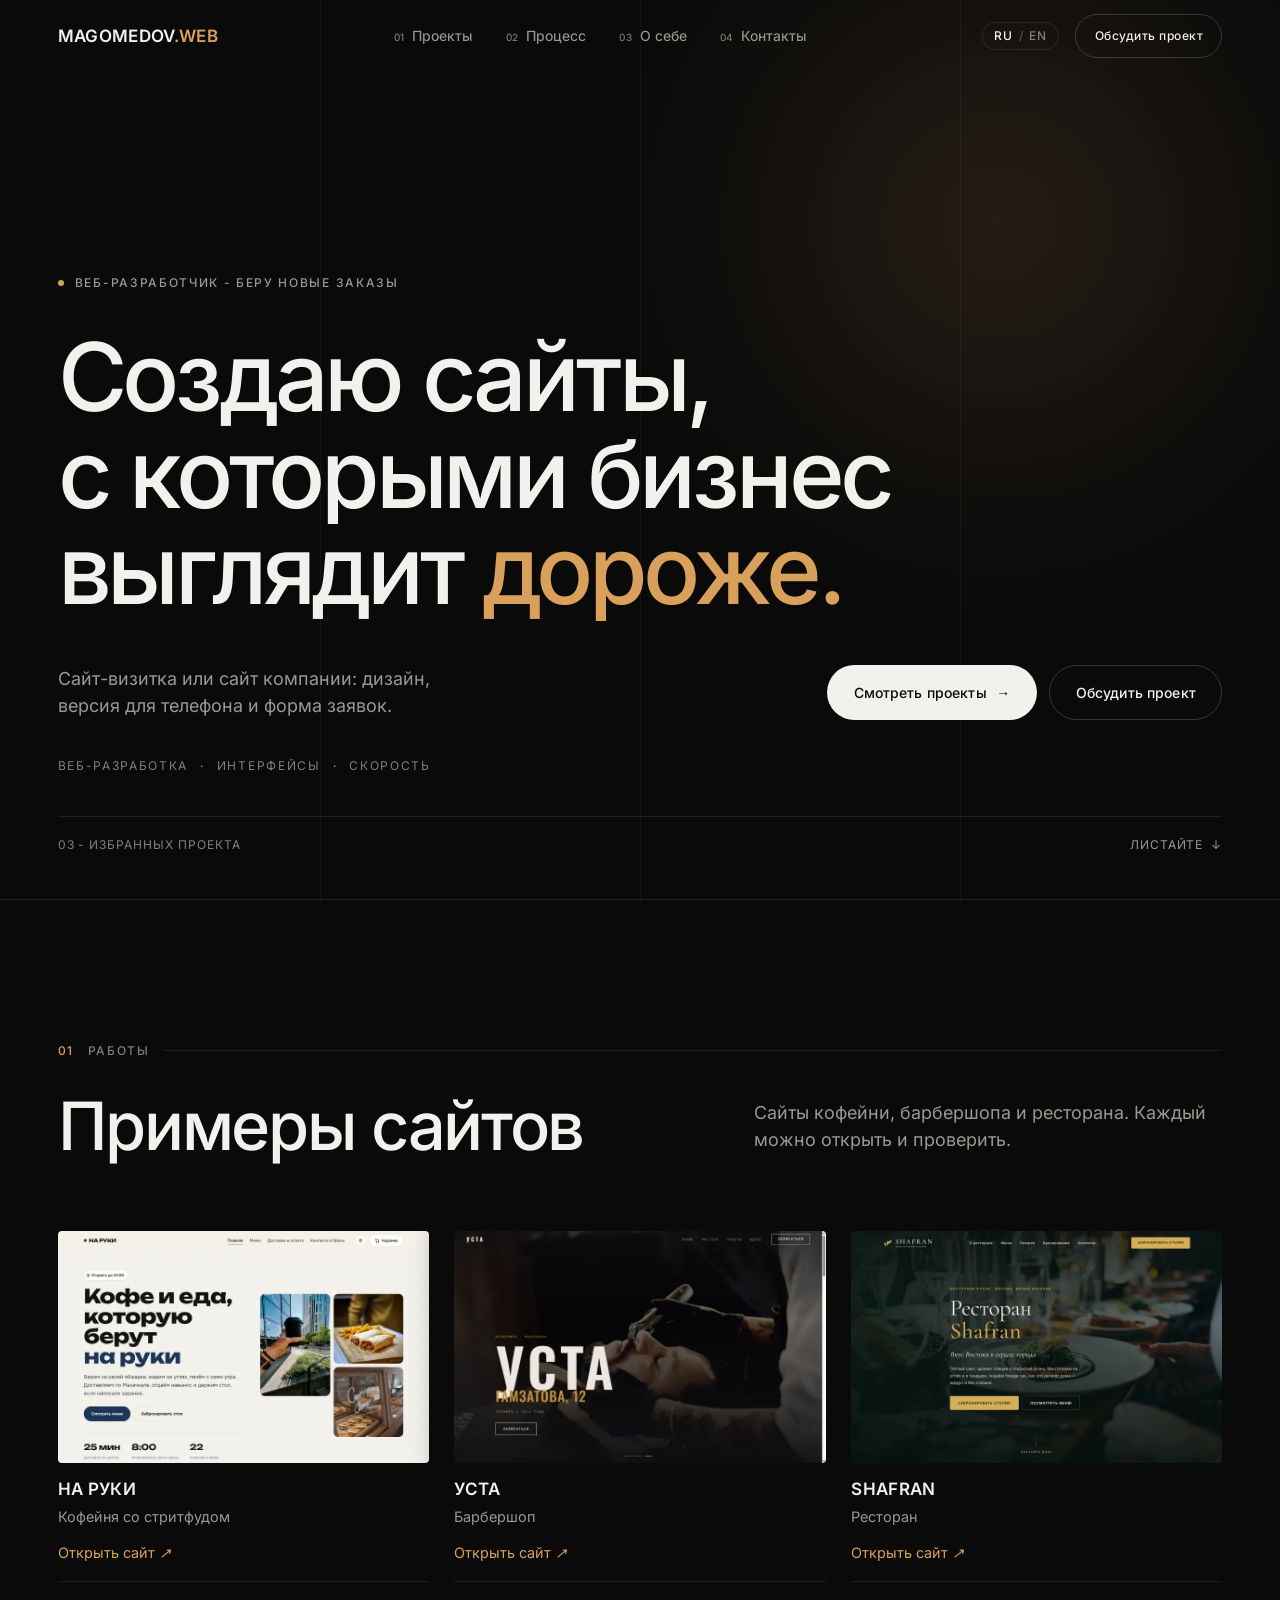
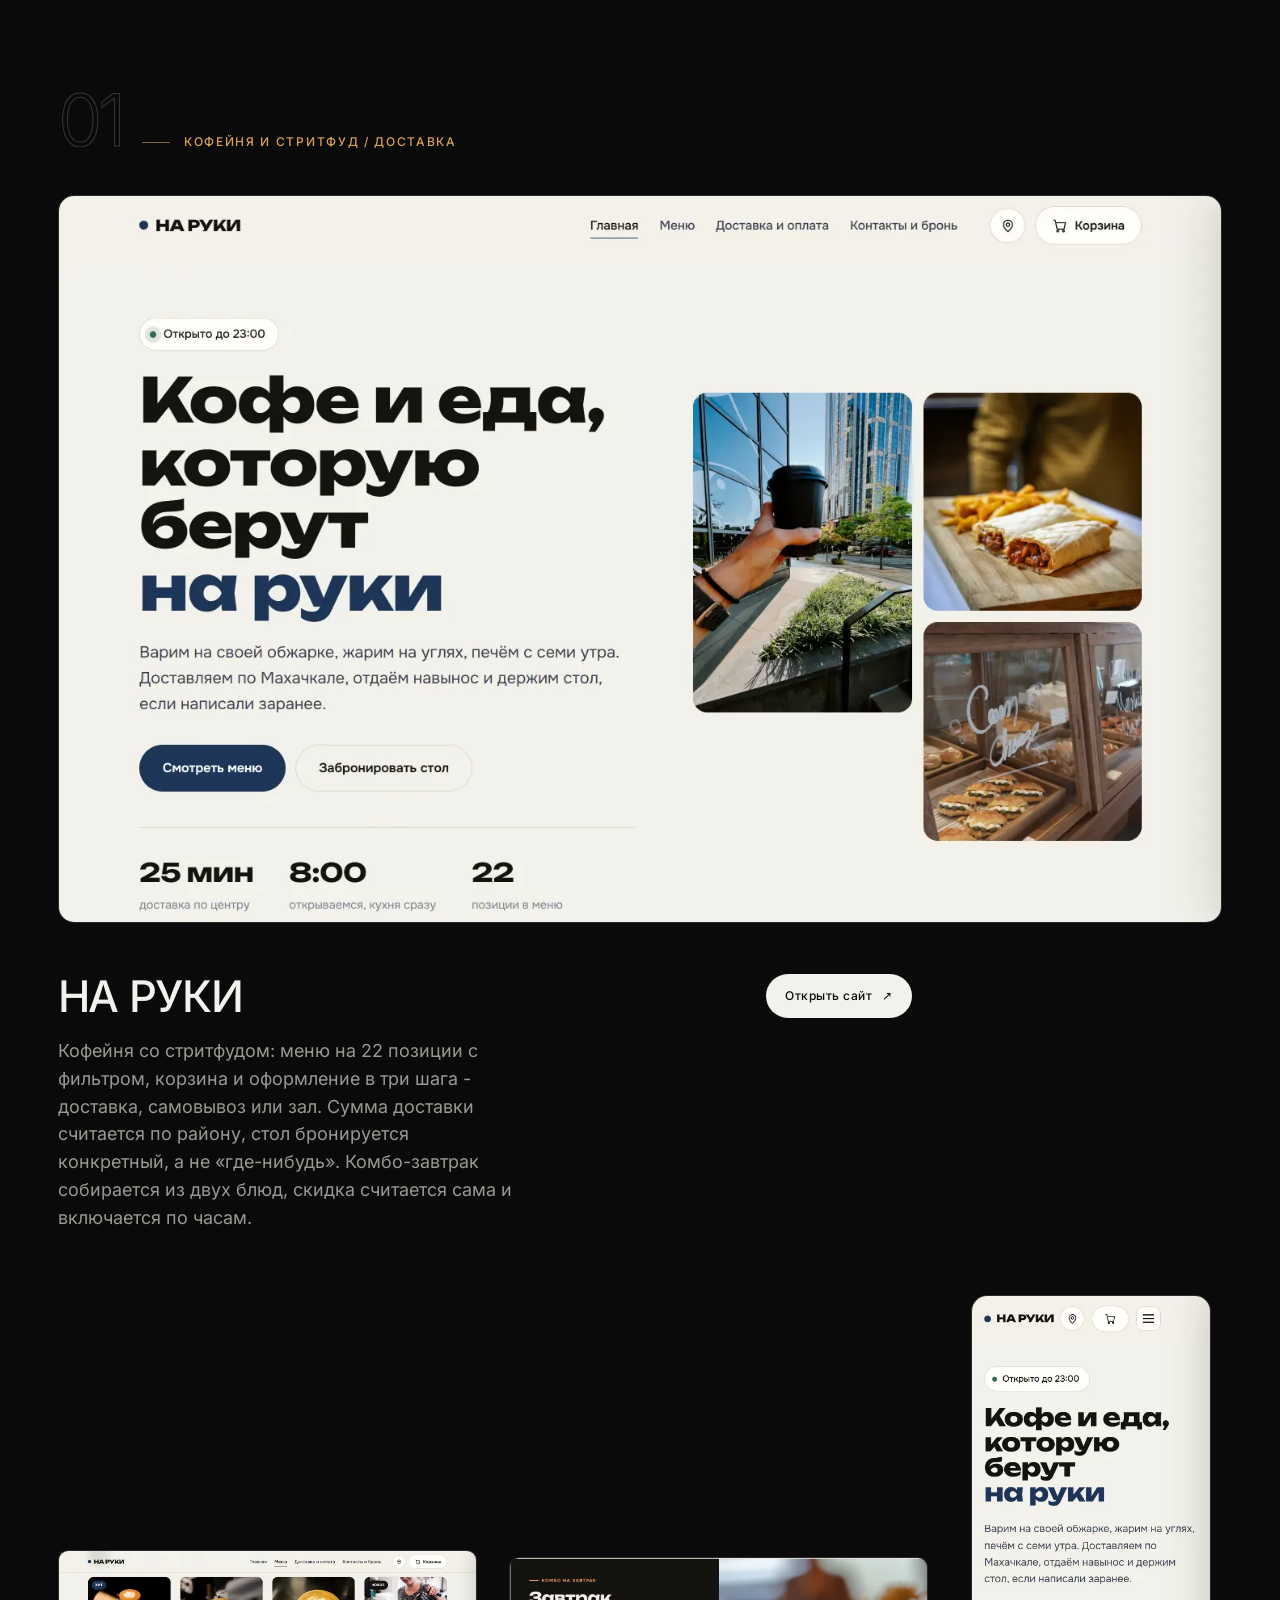
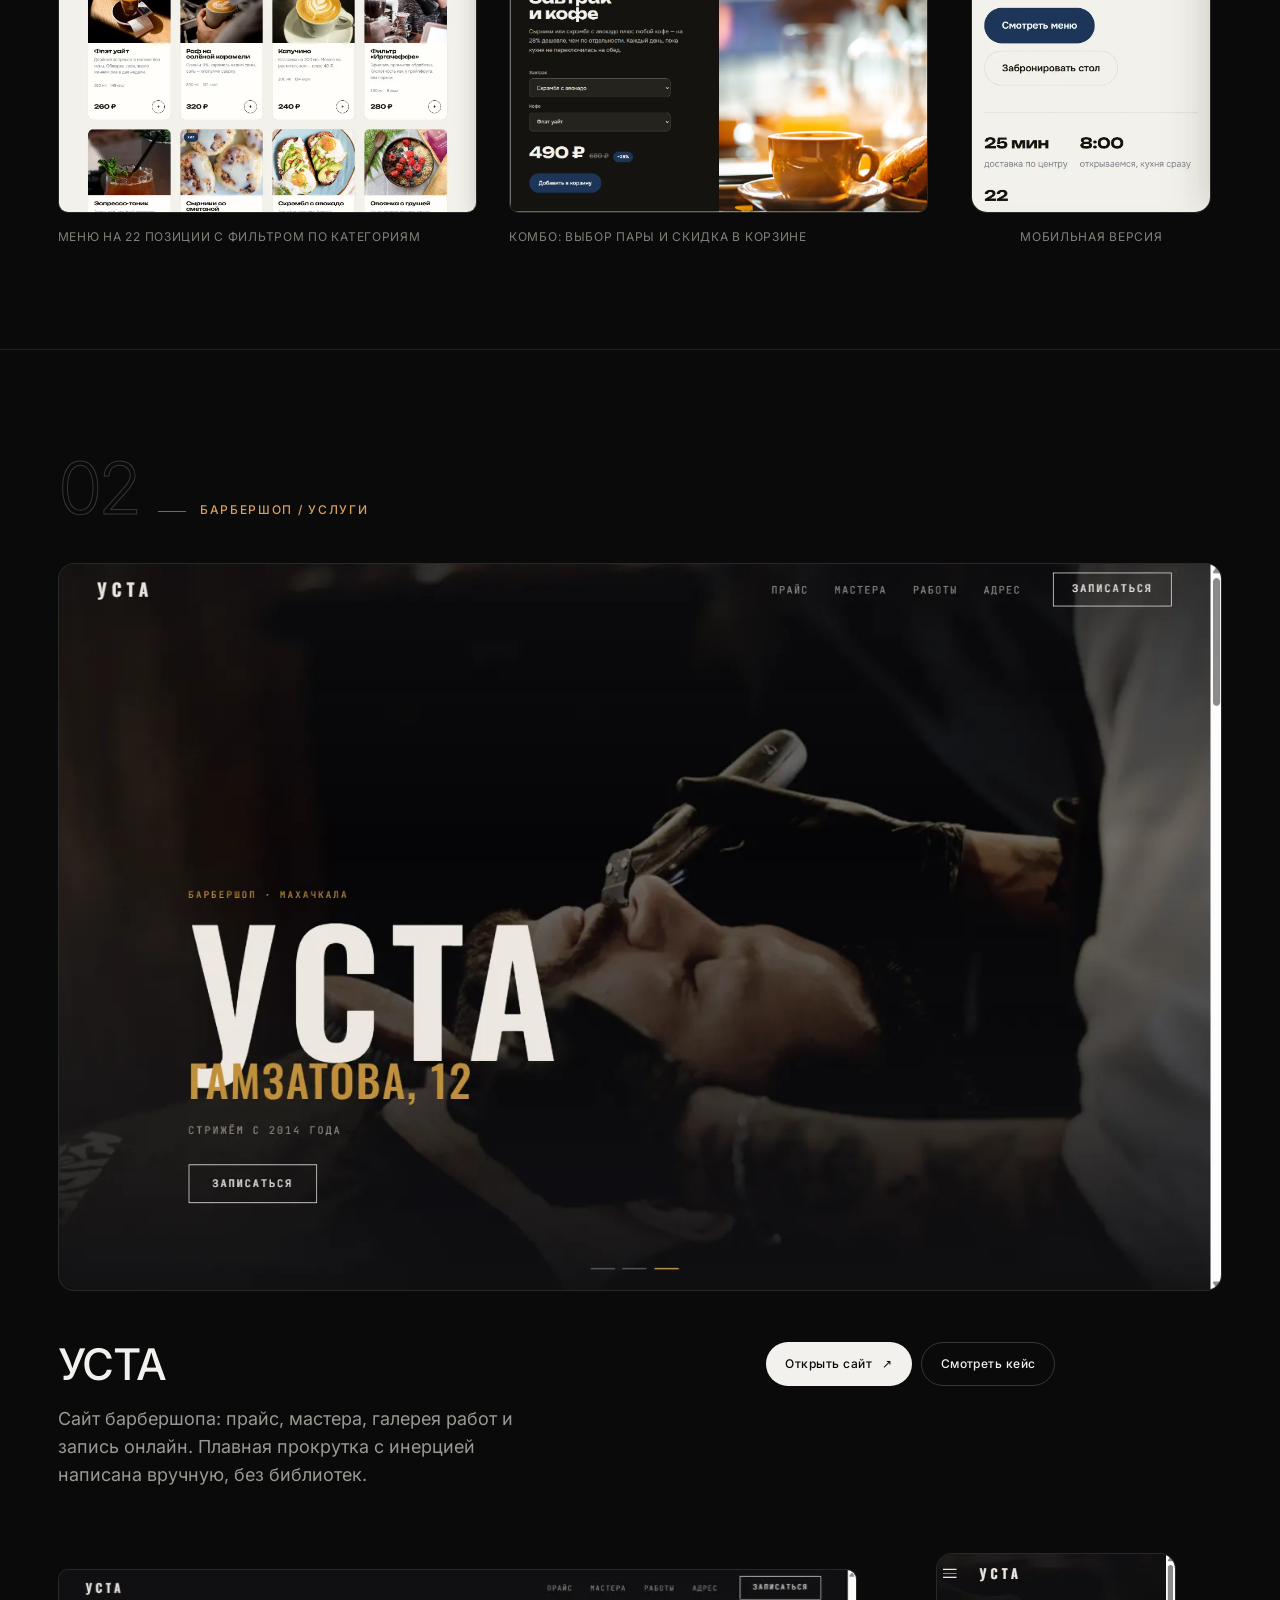
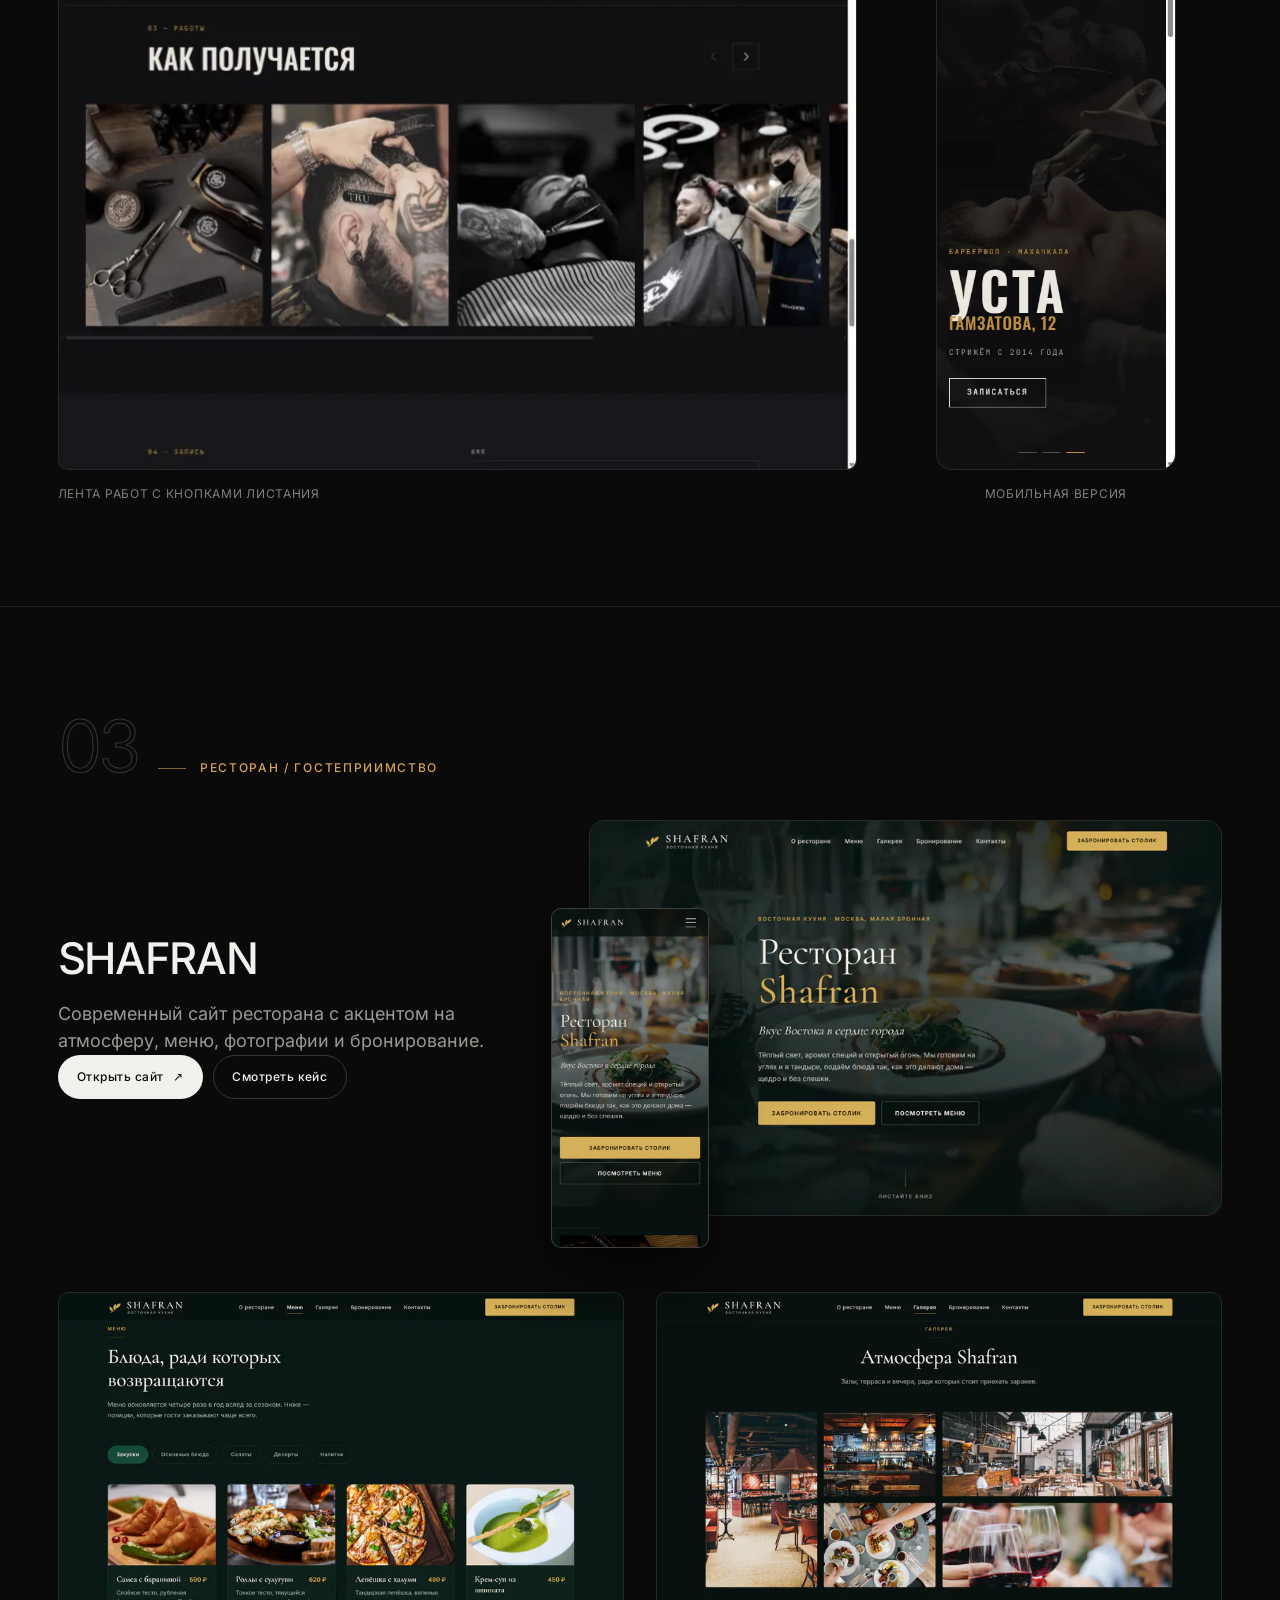
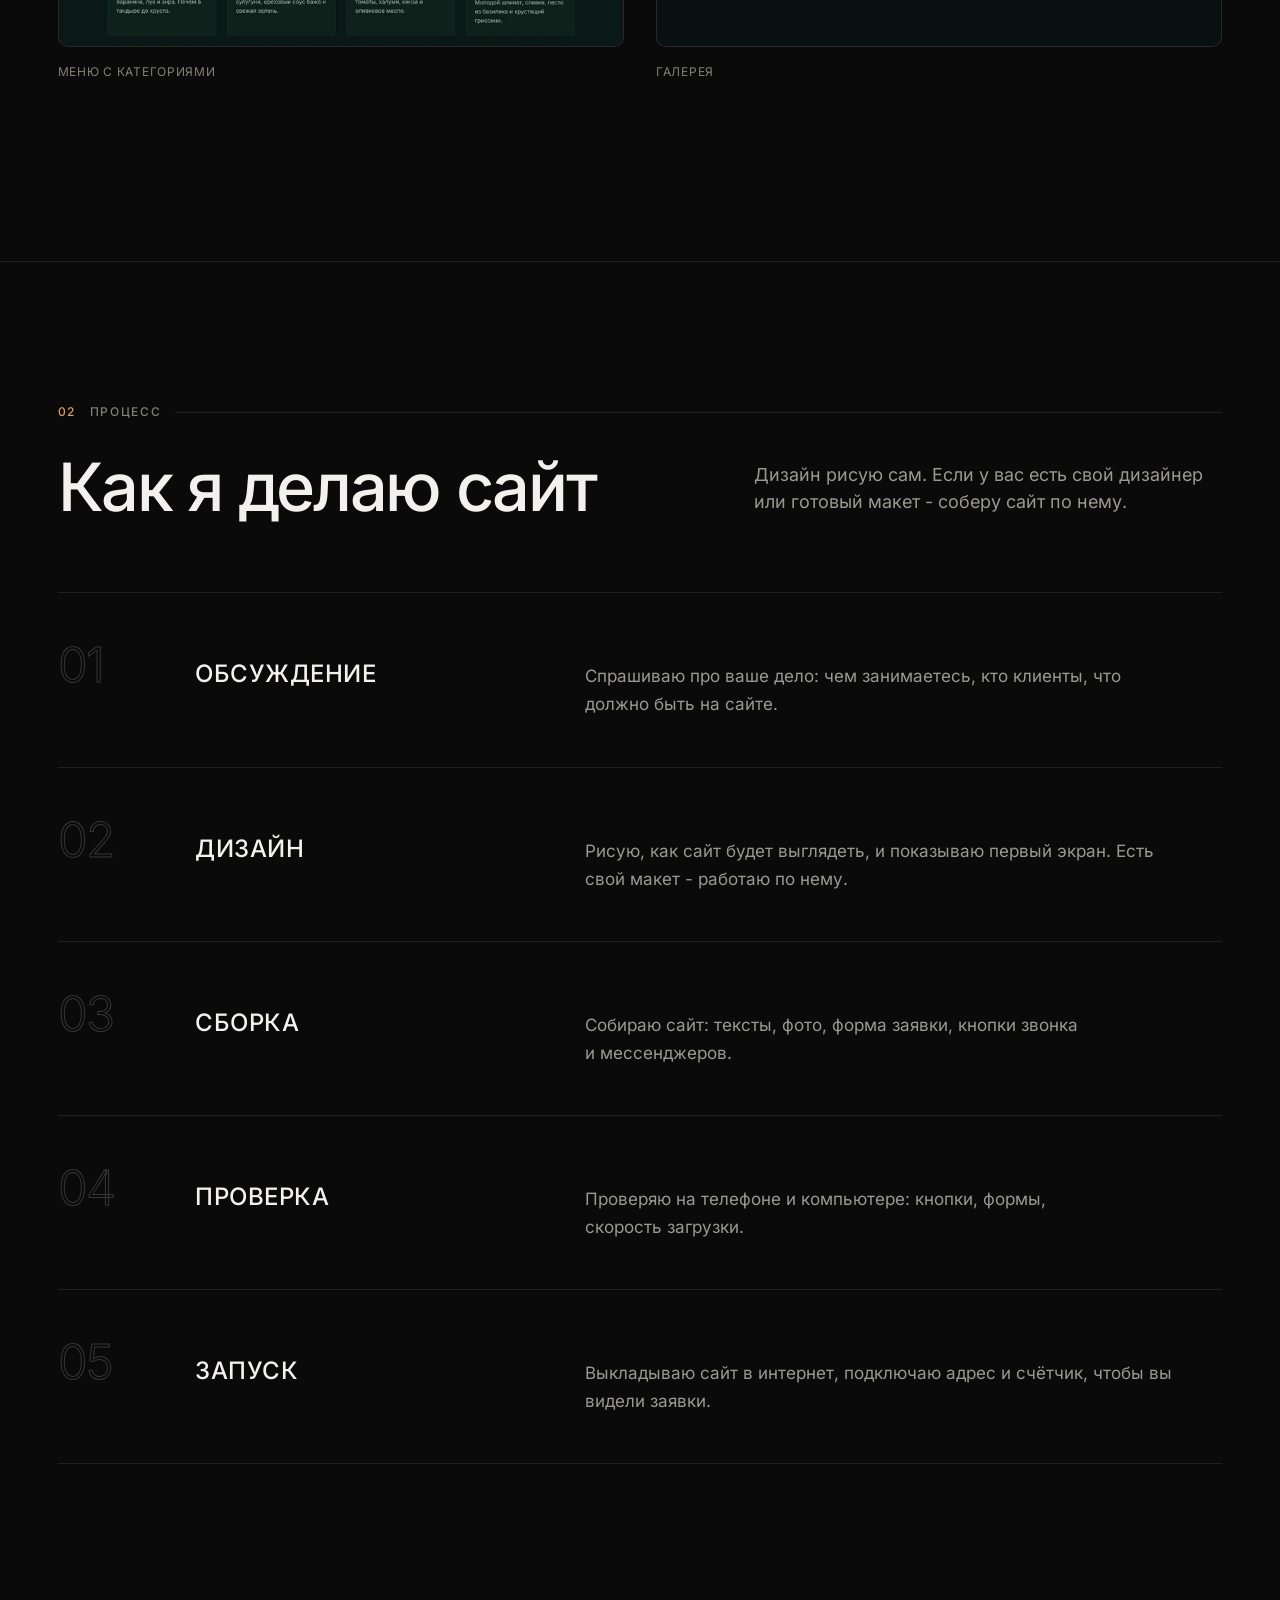
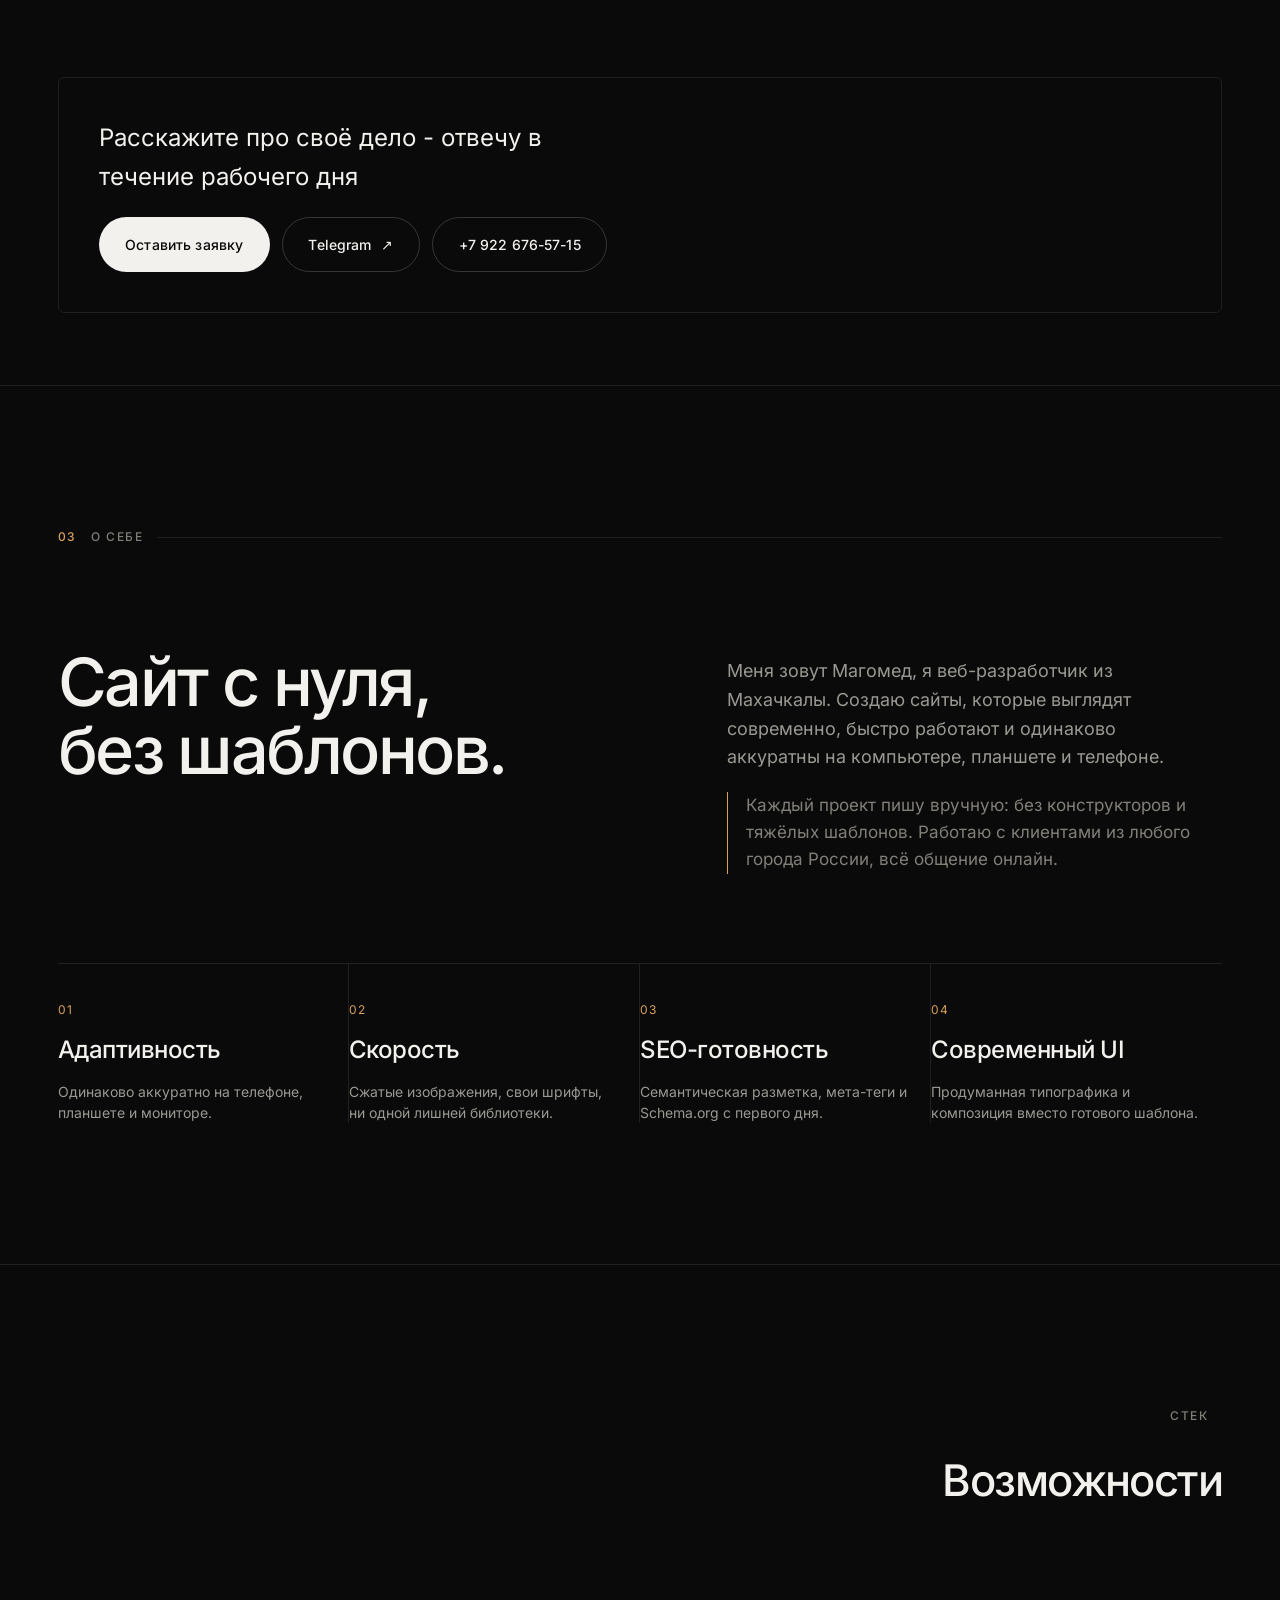
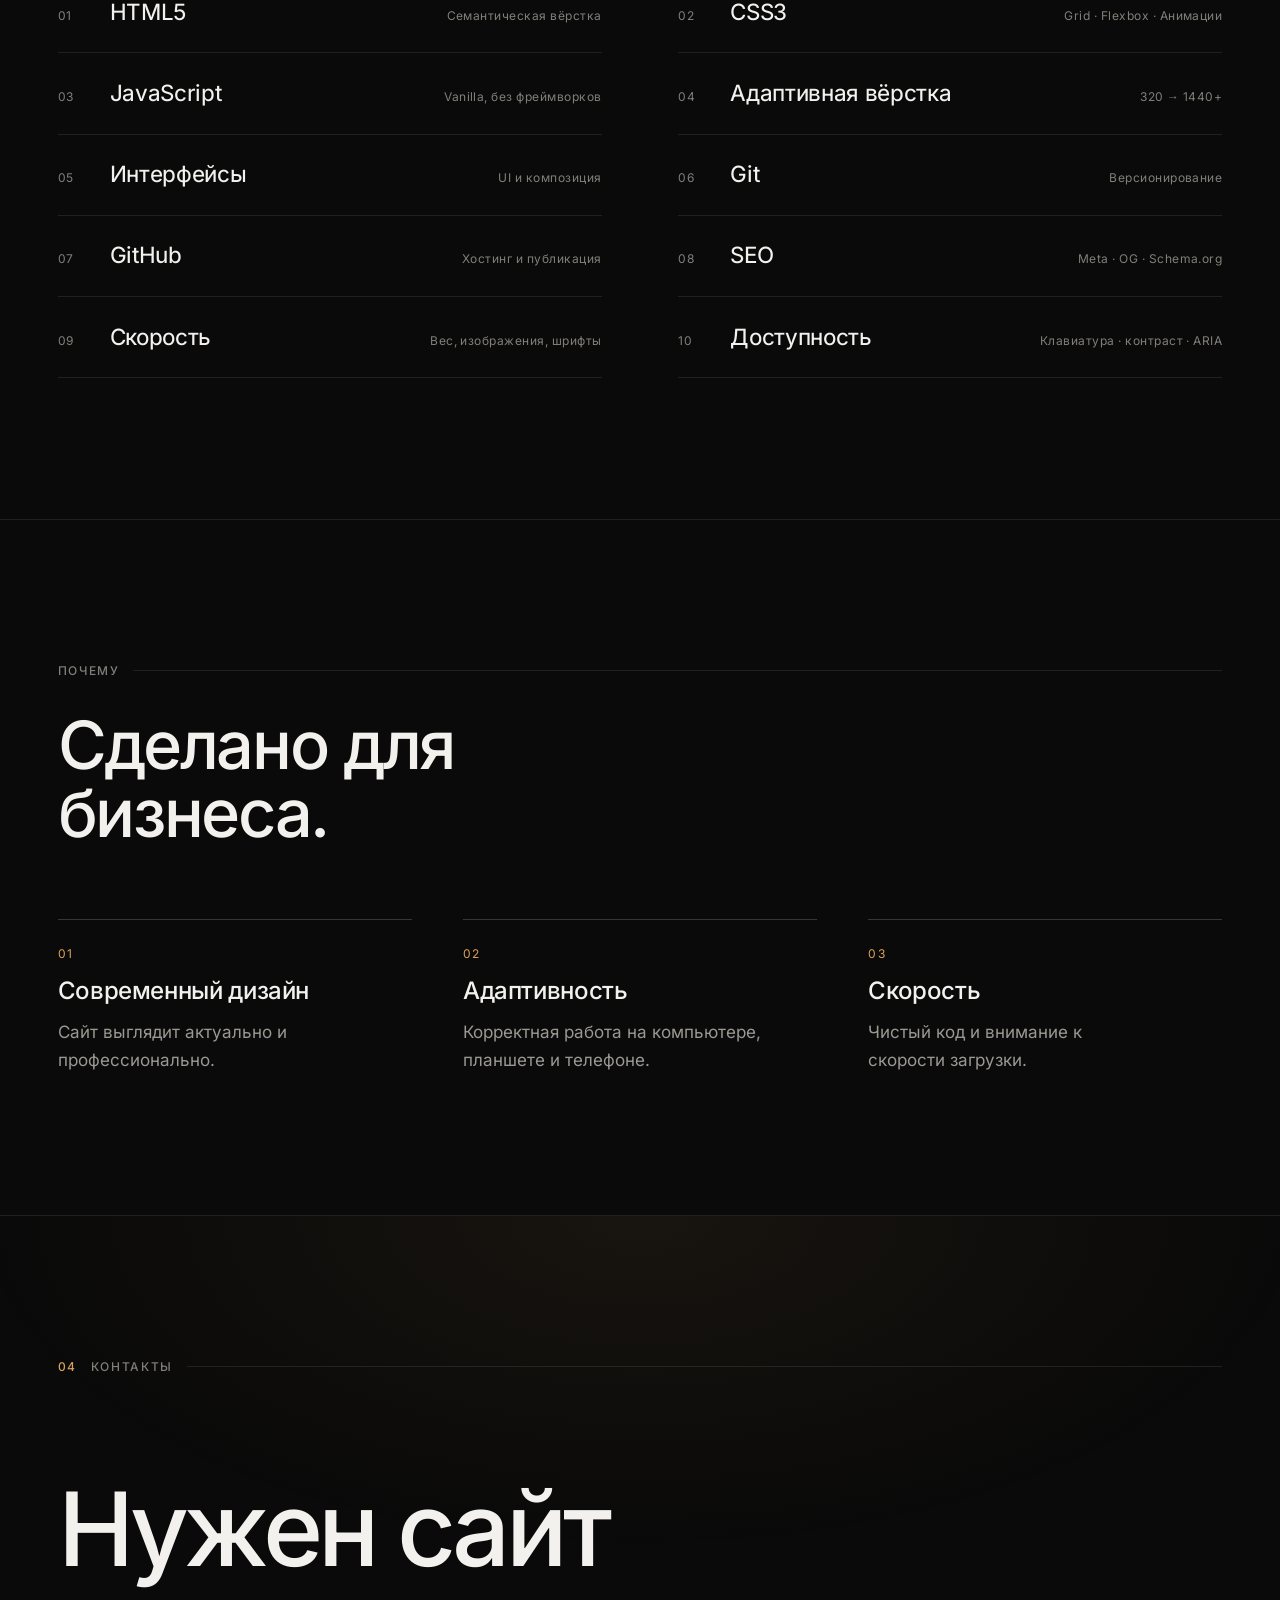
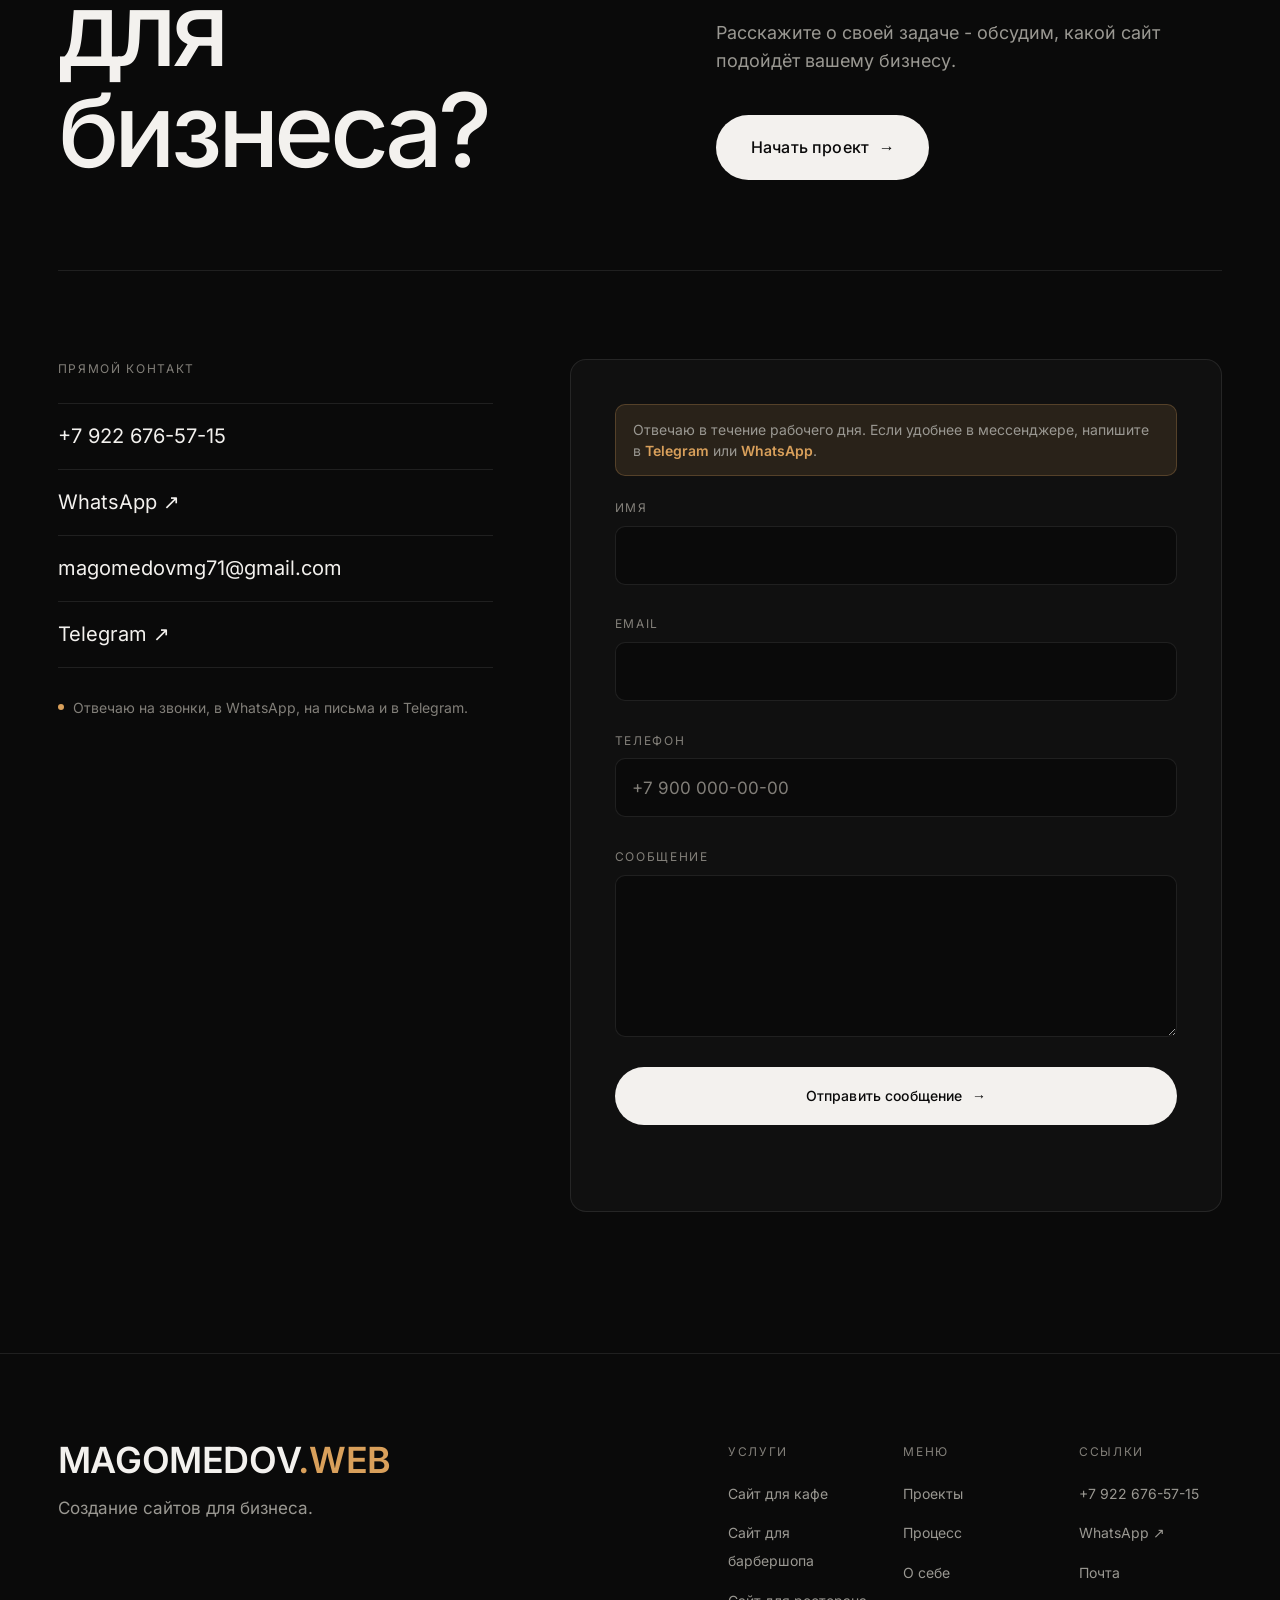
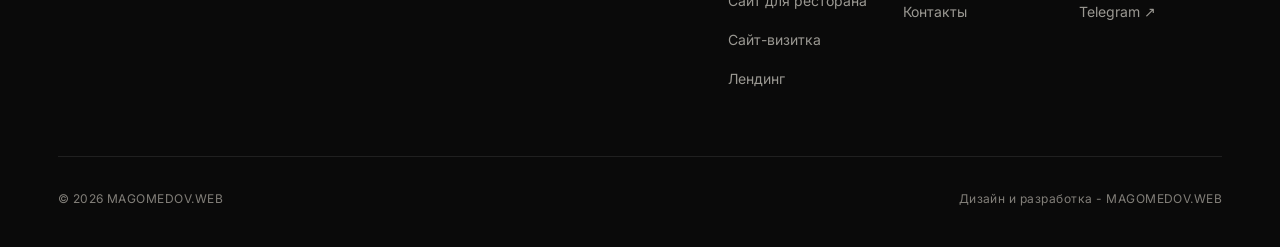
==== commit e3d19a8a: "Блок «Как я делаю сайт» сразу после примеров, полоса связи и кнопки звонка на телефоне Co-Authored-B" ====
--- a/index.html
+++ b/index.html
@@ -190,8 +190,8 @@
     <nav class="nav" id="nav" data-i18n-aria="a11y.nav" aria-label="Основная навигация">
       <ul class="nav__list">
         <li><a class="nav__link" href="#work"><span class="nav__idx">01</span><span data-i18n="nav.work">Проекты</span></a></li>
-        <li><a class="nav__link" href="#about"><span class="nav__idx">02</span><span data-i18n="nav.about">О себе</span></a></li>
-        <li><a class="nav__link" href="#process"><span class="nav__idx">03</span><span data-i18n="nav.process">Процесс</span></a></li>
+        <li><a class="nav__link" href="#process"><span class="nav__idx">02</span><span data-i18n="nav.process">Процесс</span></a></li>
+        <li><a class="nav__link" href="#about"><span class="nav__idx">03</span><span data-i18n="nav.about">О себе</span></a></li>
         <li><a class="nav__link" href="#contact"><span class="nav__idx">04</span><span data-i18n="nav.contact">Контакты</span></a></li>
       </ul>
       <div class="nav__foot">
@@ -496,10 +496,71 @@
   </section>
 
   <!-- ============================================================ ABOUT -->
+  <section class="section process" id="process" aria-labelledby="process-title">
+    <div class="container">
+      <header class="section-head">
+        <p class="section-index"><span class="section-index__num">02</span> <span data-i18n="sec.process">Процесс</span></p>
+        <h2 class="section-title" id="process-title" data-reveal data-i18n="process.title">Как я делаю сайт</h2>
+        <p class="section-sub" data-reveal data-reveal-delay="1" data-i18n="process.sub">Дизайн рисую сам. Если у вас есть свой дизайнер или готовый макет - соберу сайт по нему.</p>
+      </header>
+
+      <ol class="steps">
+        <li class="step" data-reveal>
+          <span class="step__num">01</span>
+          <div class="step__body">
+            <h3 class="step__title" data-i18n="step.1t">Обсуждение</h3>
+            <p class="step__text" data-i18n="step.1d">Спрашиваю про ваше дело: чем занимаетесь, кто клиенты, что должно быть на сайте.</p>
+          </div>
+        </li>
+        <li class="step" data-reveal>
+          <span class="step__num">02</span>
+          <div class="step__body">
+            <h3 class="step__title" data-i18n="step.2t">Дизайн</h3>
+            <p class="step__text" data-i18n="step.2d">Рисую, как сайт будет выглядеть, и показываю первый экран. Есть свой макет - работаю по нему.</p>
+          </div>
+        </li>
+        <li class="step" data-reveal>
+          <span class="step__num">03</span>
+          <div class="step__body">
+            <h3 class="step__title" data-i18n="step.3t">Сборка</h3>
+            <p class="step__text" data-i18n="step.3d">Собираю сайт: тексты, фото, форма заявки, кнопки звонка и мессенджеров.</p>
+          </div>
+        </li>
+        <li class="step" data-reveal>
+          <span class="step__num">04</span>
+          <div class="step__body">
+            <h3 class="step__title" data-i18n="step.4t">Проверка</h3>
+            <p class="step__text" data-i18n="step.4d">Проверяю на телефоне и компьютере: кнопки, формы, скорость загрузки.</p>
+          </div>
+        </li>
+        <li class="step" data-reveal>
+          <span class="step__num">05</span>
+          <div class="step__body">
+            <h3 class="step__title" data-i18n="step.5t">Запуск</h3>
+            <p class="step__text" data-i18n="step.5d">Выкладываю сайт в интернет, подключаю адрес и счётчик, чтобы вы видели заявки.</p>
+          </div>
+        </li>
+      </ol>
+    </div>
+  </section>
+
+  <section class="section cta-strip" aria-label="Связаться">
+    <div class="container">
+      <div class="cta-strip__box" data-reveal>
+        <p class="cta-strip__title" data-i18n="cta.stripTitle">Расскажите про своё дело - отвечу в течение рабочего дня</p>
+        <div class="cta-strip__actions">
+          <a class="btn btn--solid" href="#contact" data-i18n="cta.stripForm">Оставить заявку</a>
+          <a class="btn btn--ghost" href="https://t.me/magadev_leads_bot?start=site" target="_blank" rel="noopener noreferrer">Telegram <span aria-hidden="true">↗</span></a>
+          <a class="btn btn--ghost" href="tel:+79226765715">+7 922 676-57-15</a>
+        </div>
+      </div>
+    </div>
+  </section>
+
   <section class="section about" id="about" aria-labelledby="about-title">
     <div class="container">
       <header class="section-head">
-        <p class="section-index"><span class="section-index__num">02</span> <span data-i18n="sec.about">О себе</span></p>
+        <p class="section-index"><span class="section-index__num">03</span> <span data-i18n="sec.about">О себе</span></p>
       </header>
 
       <div class="about__grid">
@@ -549,52 +610,6 @@
   </section>
 
   <!-- ============================================================ PROCESS -->
-  <section class="section process" id="process" aria-labelledby="process-title">
-    <div class="container">
-      <header class="section-head">
-        <p class="section-index"><span class="section-index__num">03</span> <span data-i18n="sec.process">Процесс</span></p>
-        <h2 class="section-title" id="process-title" data-reveal data-i18n="process.title">Как я делаю сайт</h2>
-      </header>
-
-      <ol class="steps">
-        <li class="step" data-reveal>
-          <span class="step__num">01</span>
-          <div class="step__body">
-            <h3 class="step__title" data-i18n="step.1t">Обсуждение</h3>
-            <p class="step__text" data-i18n="step.1d">Понимаю задачу, бизнес и цели проекта.</p>
-          </div>
-        </li>
-        <li class="step" data-reveal>
-          <span class="step__num">02</span>
-          <div class="step__body">
-            <h3 class="step__title" data-i18n="step.2t">Дизайн</h3>
-            <p class="step__text" data-i18n="step.2d">Продумываю структуру, композицию и визуальный стиль.</p>
-          </div>
-        </li>
-        <li class="step" data-reveal>
-          <span class="step__num">03</span>
-          <div class="step__body">
-            <h3 class="step__title" data-i18n="step.3t">Разработка</h3>
-            <p class="step__text" data-i18n="step.3d">Создаю адаптивный сайт и интерактивные элементы.</p>
-          </div>
-        </li>
-        <li class="step" data-reveal>
-          <span class="step__num">04</span>
-          <div class="step__body">
-            <h3 class="step__title" data-i18n="step.4t">Тестирование</h3>
-            <p class="step__text" data-i18n="step.4d">Проверяю версию для телефона, скорость загрузки и работу форм и кнопок.</p>
-          </div>
-        </li>
-        <li class="step" data-reveal>
-          <span class="step__num">05</span>
-          <div class="step__body">
-            <h3 class="step__title" data-i18n="step.5t">Запуск</h3>
-            <p class="step__text" data-i18n="step.5d">Подготавливаю сайт к публикации.</p>
-          </div>
-        </li>
-      </ol>
-    </div>
-  </section>
 
   <!-- ============================================================ WHY -->
   <section class="section why" id="why" aria-labelledby="why-title">
@@ -731,8 +746,8 @@
           <p class="site-footer__label" data-i18n="footer.menu">Меню</p>
           <ul>
             <li><a href="#work" data-i18n="nav.work">Проекты</a></li>
+            <li><a href="#process" data-i18n="nav.process">Процесс</a></li>
             <li><a href="#about" data-i18n="nav.about">О себе</a></li>
-            <li><a href="#process" data-i18n="nav.process">Процесс</a></li>
             <li><a href="#contact" data-i18n="nav.contact">Контакты</a></li>
           </ul>
         </div>
@@ -927,5 +942,10 @@
 
 <script src="js/i18n.js" defer></script>
 <script src="js/script.js" defer></script>
+  <div class="quickbar" aria-label="Быстрая связь">
+    <a class="quickbar__btn" href="tel:+79226765715" data-i18n="quick.call">Позвонить</a>
+    <a class="quickbar__btn quickbar__btn--accent" href="https://t.me/magadev_leads_bot?start=site" target="_blank" rel="noopener noreferrer">Telegram</a>
+  </div>
+
 </body>
 </html>
--- a/css/style.css
+++ b/css/style.css
@@ -2124,3 +2124,47 @@
 @media (max-width: 760px) {
   .worklist { grid-template-columns: 1fr; }
 }
+
+/* ==========================================================================
+   21. CTA-STRIP и QUICKBAR — чтобы связаться было видно, не долистывая до формы
+   ========================================================================== */
+.cta-strip { padding-block: clamp(2.5rem, 6vw, 4.5rem); }
+
+.cta-strip__box {
+  display: grid;
+  gap: 1.25rem;
+  padding: clamp(1.5rem, 4vw, 2.5rem);
+  border: 1px solid var(--line);
+  border-radius: 6px;
+}
+
+.cta-strip__title { font-size: var(--fs-h4); max-width: 34ch; }
+.cta-strip__actions { display: flex; flex-wrap: wrap; gap: 0.75rem; }
+
+/* Телефон: полоса связи всегда внизу экрана. */
+.quickbar { display: none; }
+
+@media (max-width: 760px) {
+  .quickbar {
+    position: fixed;
+    inset: auto 0 0 0;
+    z-index: 60;
+    display: grid;
+    grid-template-columns: 1fr 1fr;
+    gap: 1px;
+    background: var(--line);
+    border-top: 1px solid var(--line);
+  }
+
+  .quickbar__btn {
+    padding: 0.9rem 1rem;
+    background: var(--bg);
+    color: var(--text);
+    font-size: 0.95rem;
+    text-align: center;
+    text-decoration: none;
+  }
+
+  .quickbar__btn--accent { color: var(--accent); }
+  body { padding-bottom: 3.25rem; }
+}
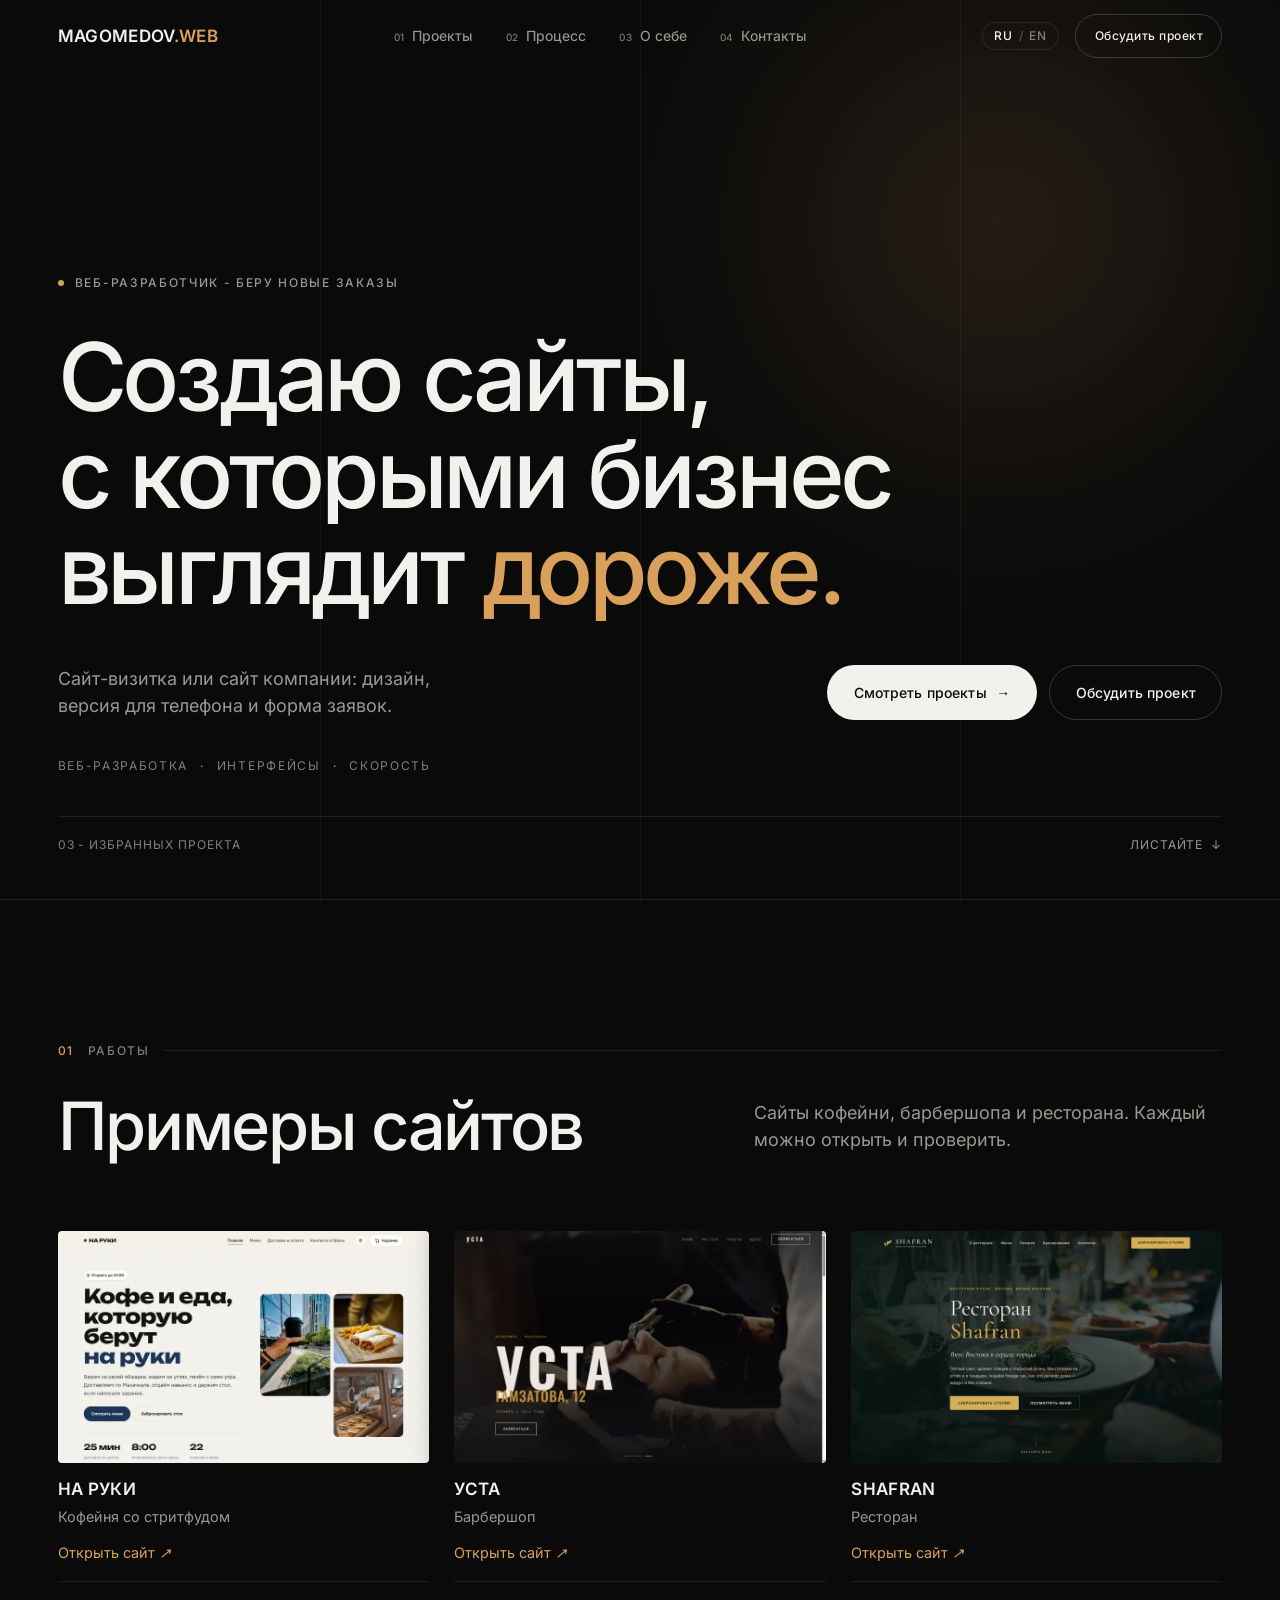
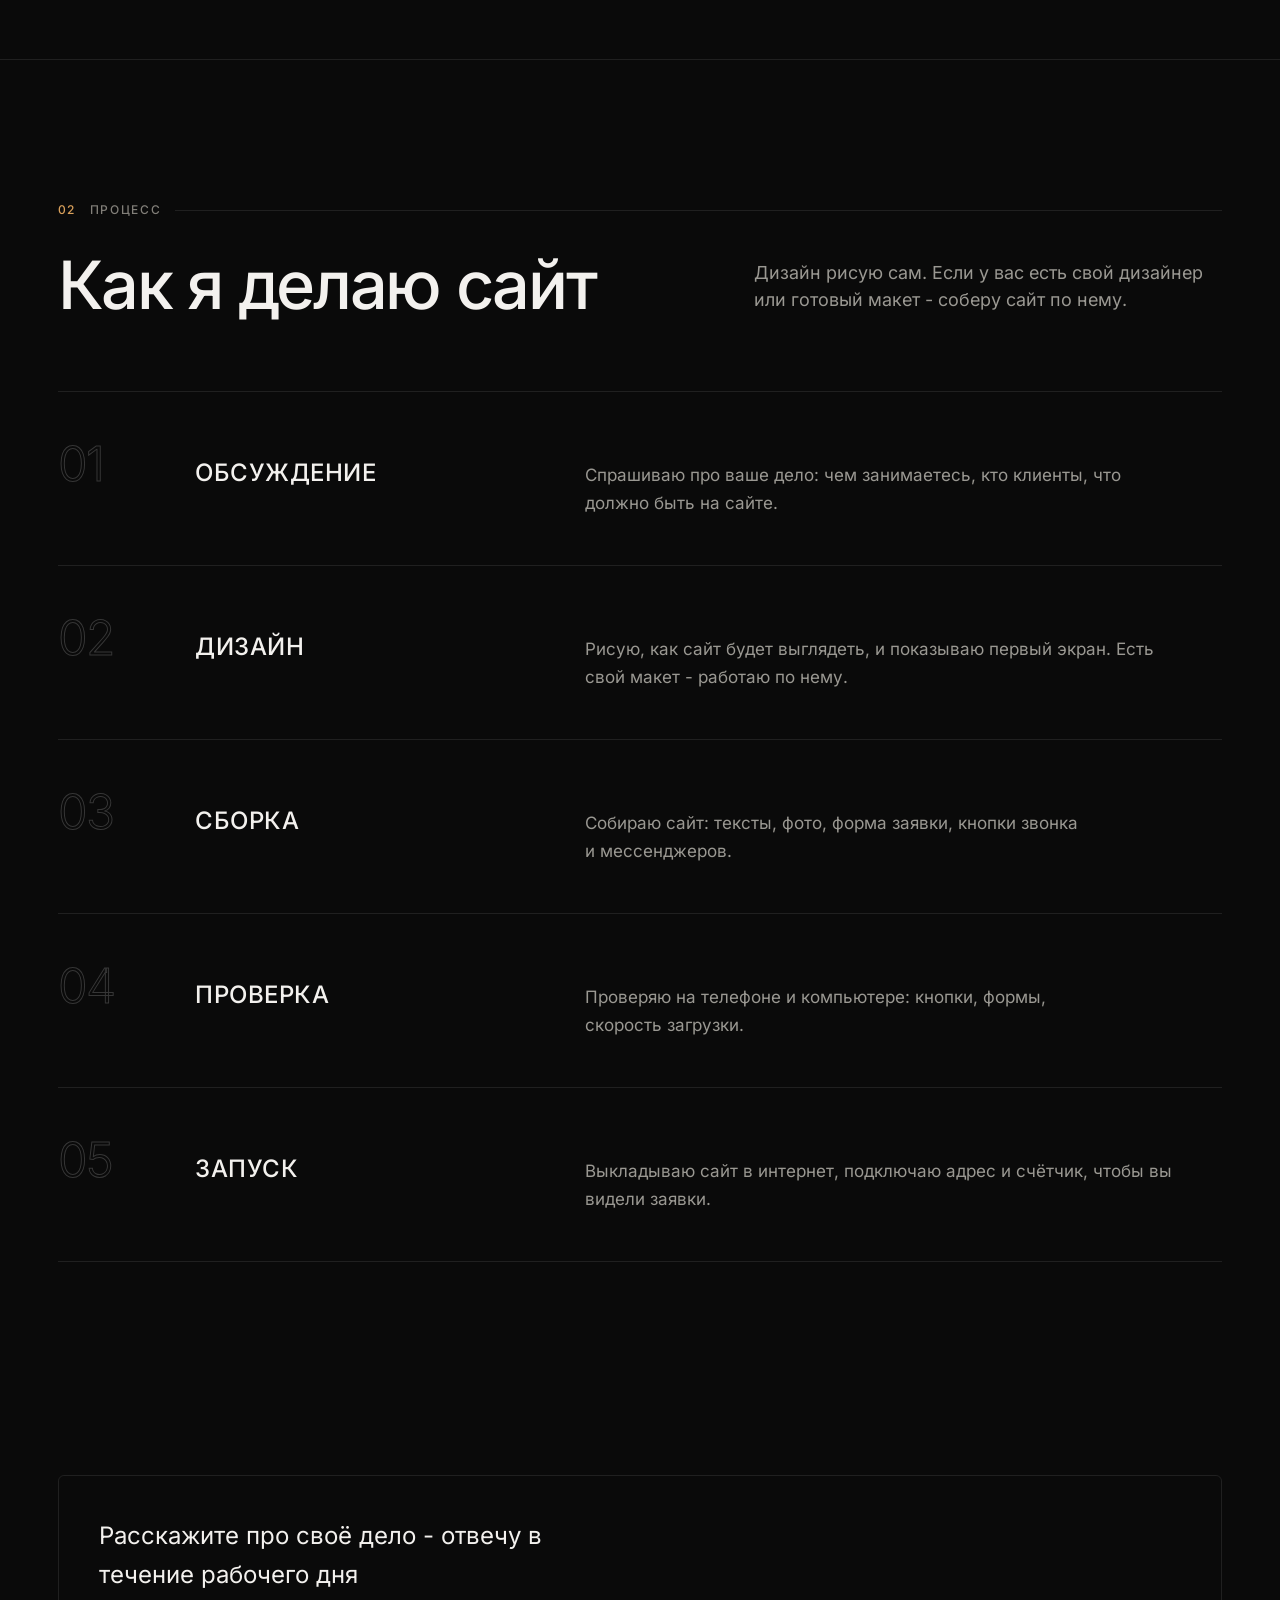
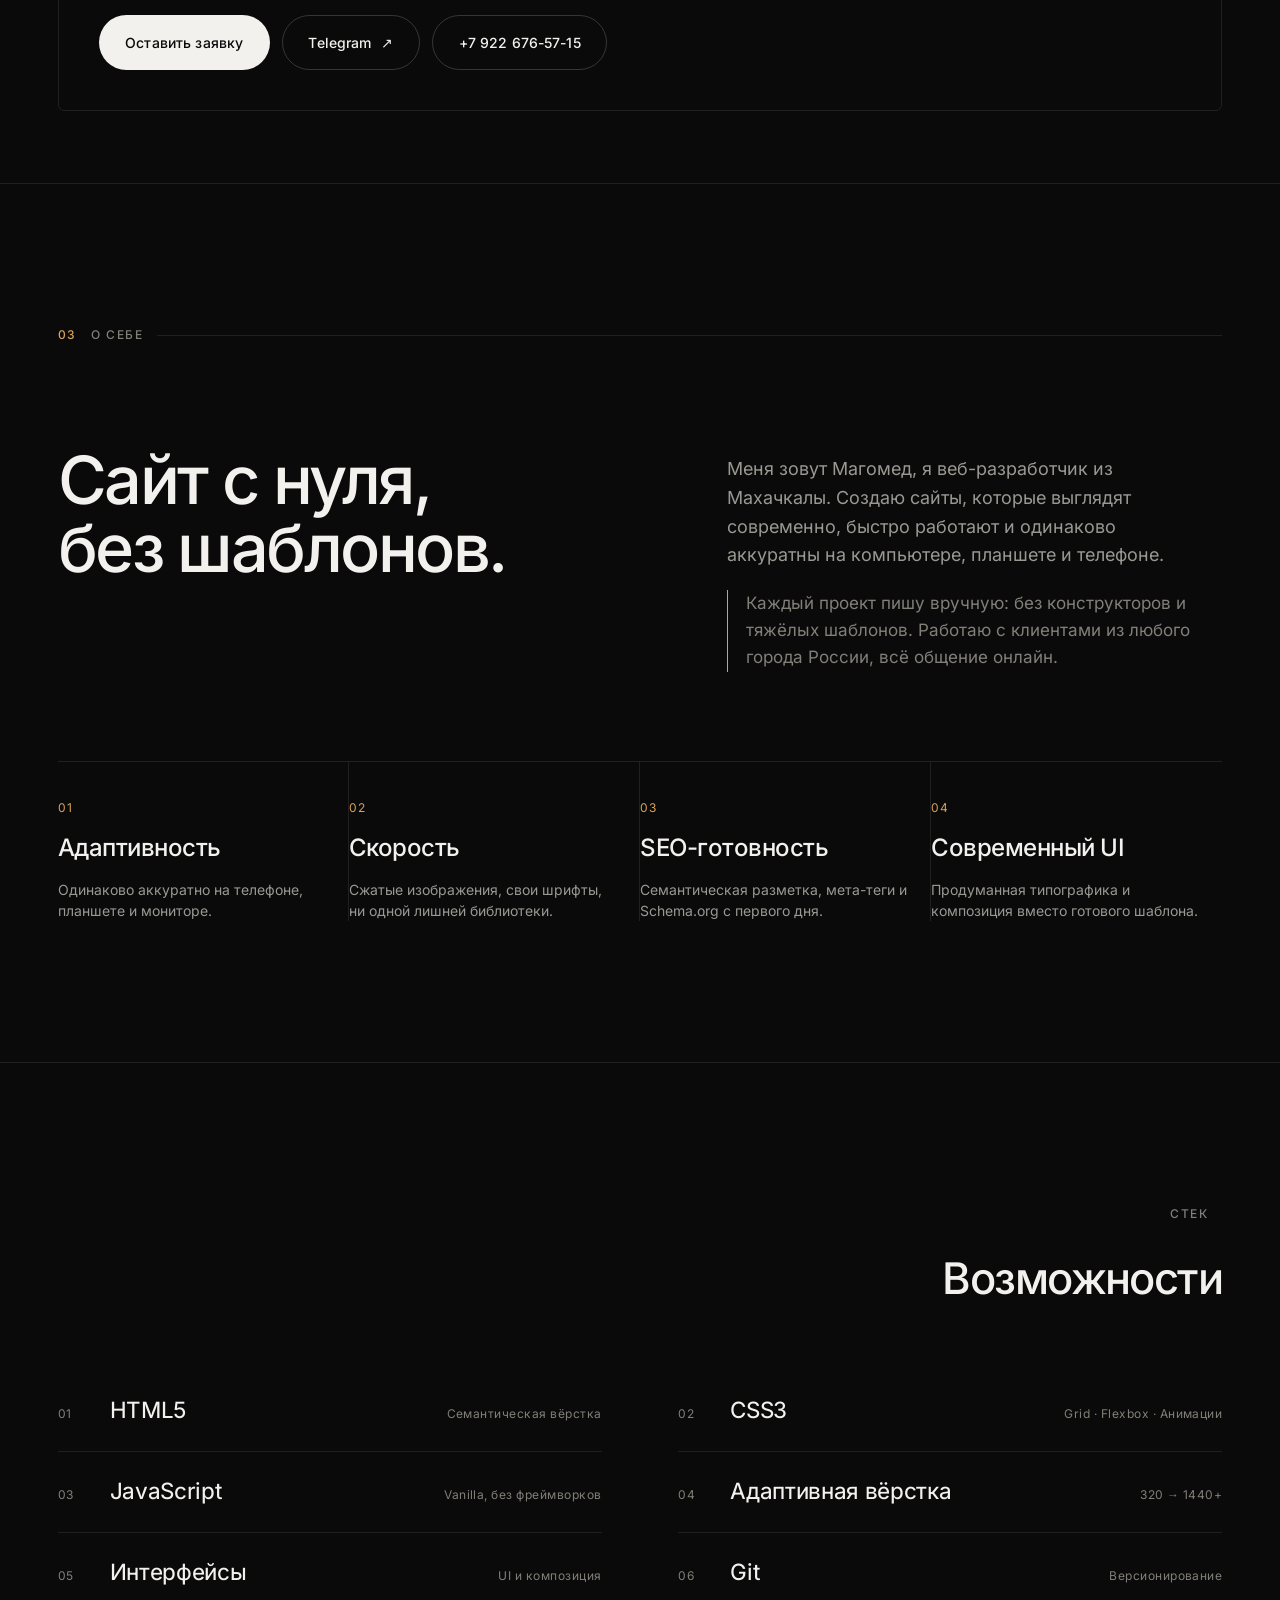
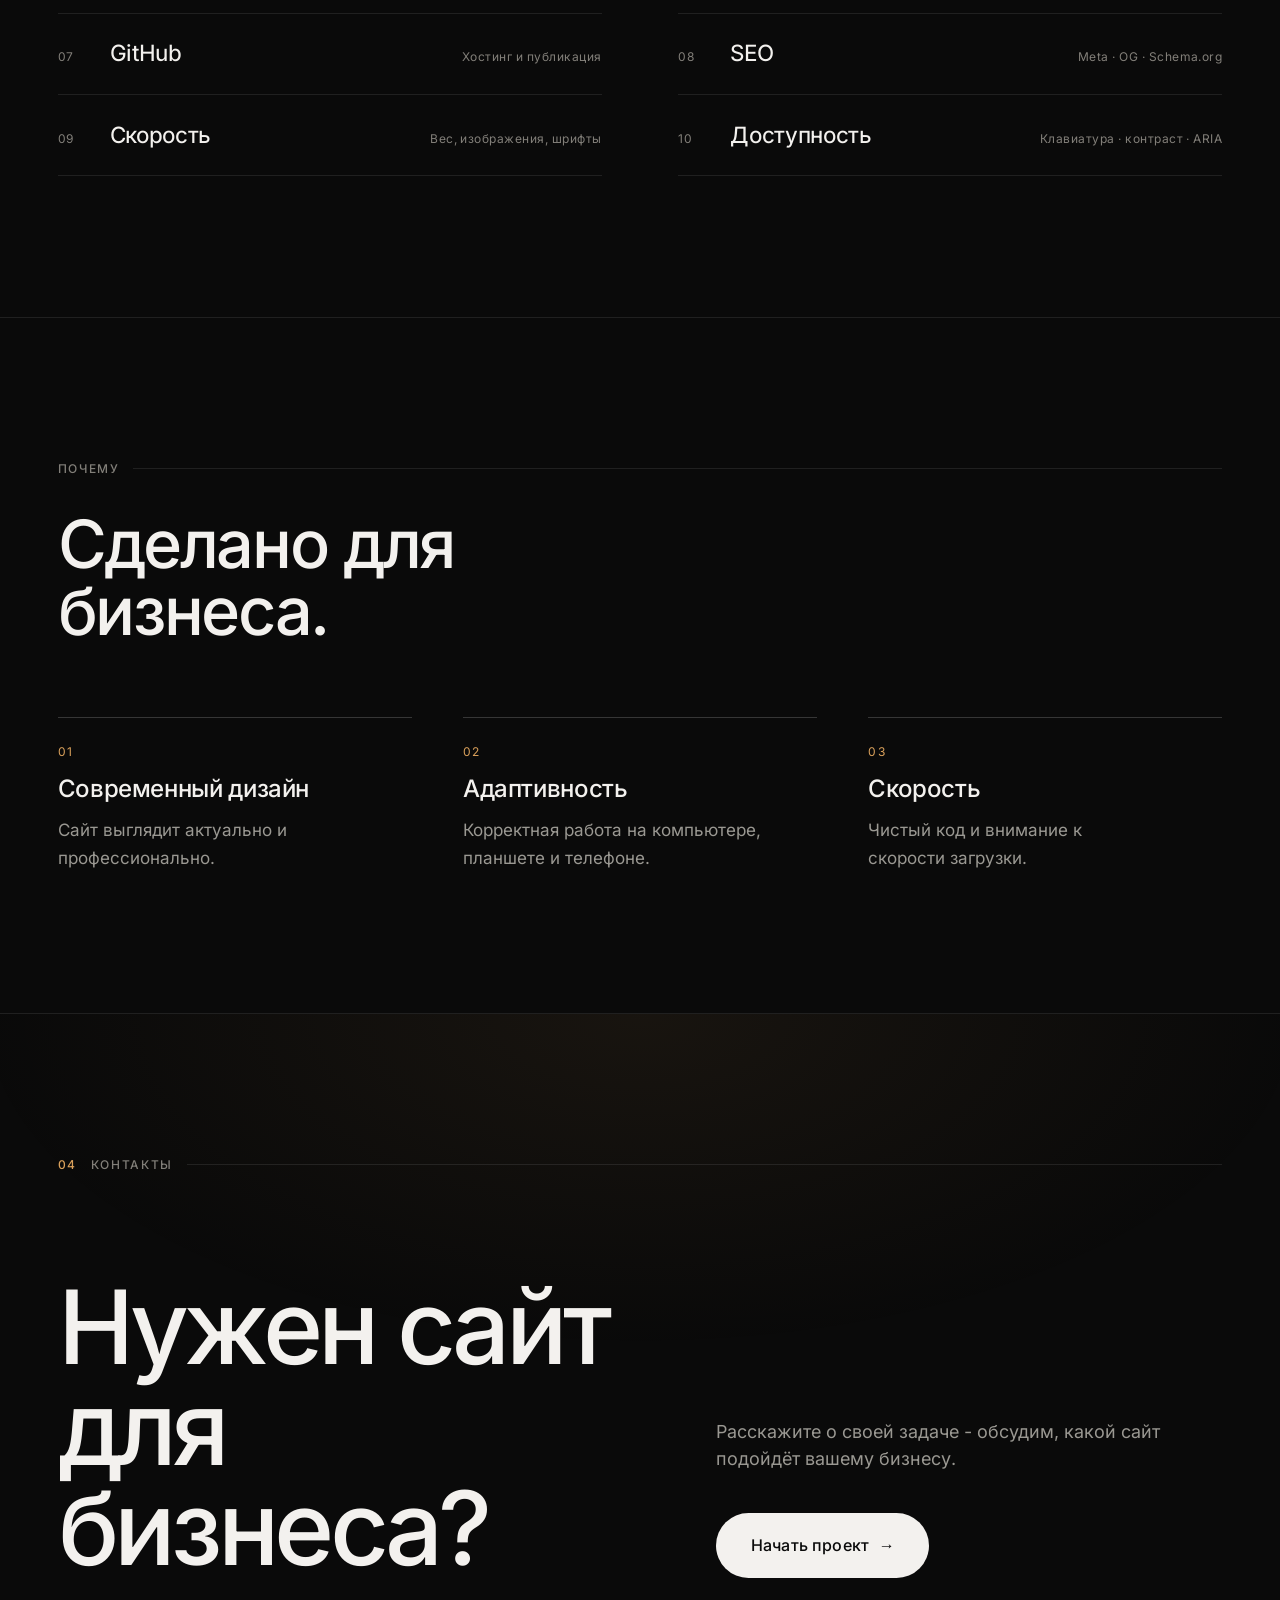
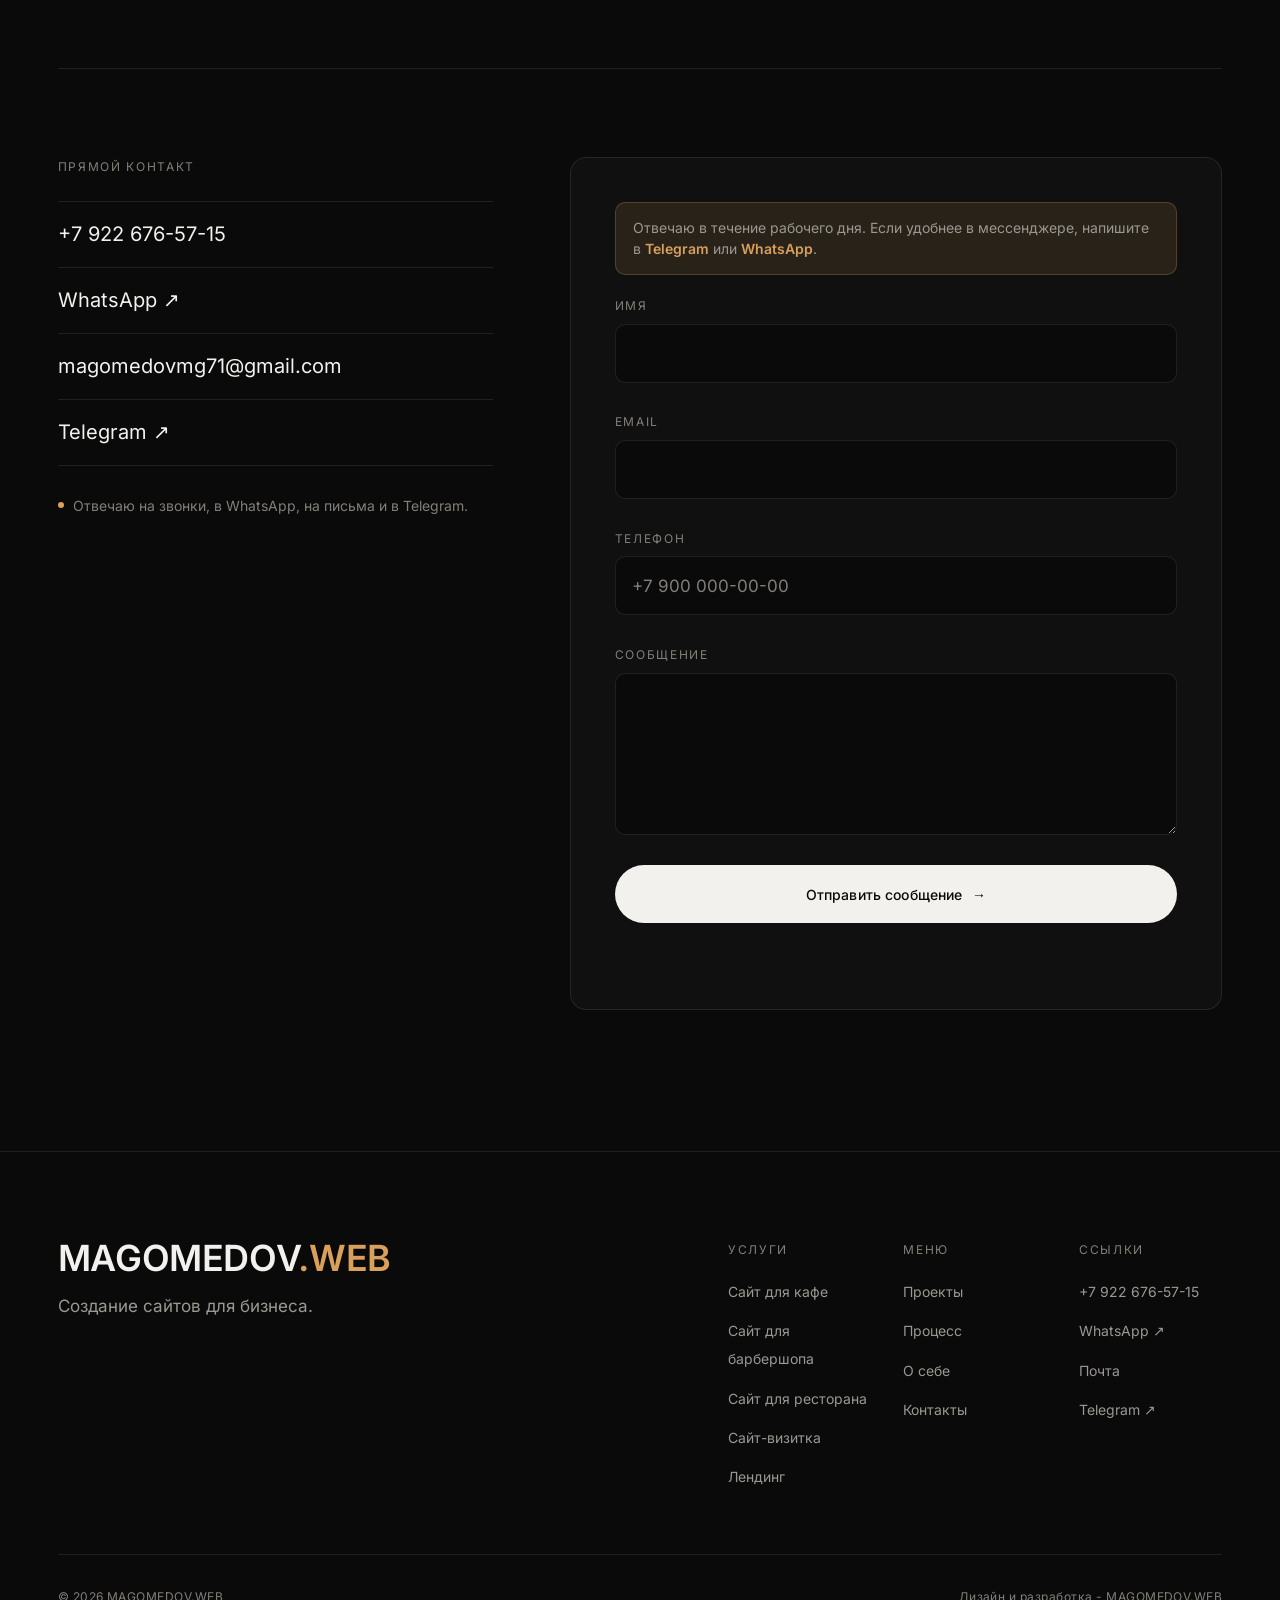
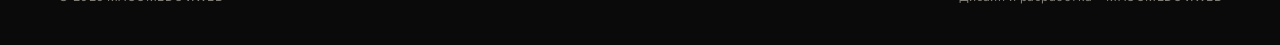
==== commit 42076460: "Раздел работ: только витрина из трёх карточек, длинные блоки и кейсы убраны Co-Authored-By: Claude O" ====
--- a/index.html
+++ b/index.html
@@ -307,192 +307,6 @@
       </ul>
     </div>
 
-    <!-- -------------------------------------------------- 01 НА РУКИ -->
-    <article class="project project--naruki" aria-labelledby="p0-title">
-      <div class="container">
-        <div class="project__top">
-          <p class="project__num" aria-hidden="true">01</p>
-          <p class="project__cat" data-i18n="p0.cat">Кофейня и стритфуд / Доставка</p>
-        </div>
-      </div>
-
-      <div class="container container--wide">
-        <a class="media media--cinematic" href="https://magomedov.website/naruki/"
-           target="_blank" rel="noopener noreferrer" data-reveal
-           data-i18n-aria="p0.open" aria-label="Открыть сайт НА РУКИ в новой вкладке">
-          <img src="images/naruki-01.webp"
-               srcset="images/naruki-01-800w.webp 800w, images/naruki-01.webp 1440w, images/naruki-01-2880w.webp 2880w"
-               sizes="(min-width: 1688px) 1560px, (min-width: 900px) calc(100vw - 128px), 100vw"
-               width="1440" height="900" loading="lazy" decoding="async"
-               data-i18n-alt="p0.alt1"
-               alt="Главная страница кофейни НА РУКИ: крупный заголовок и фотографии кофе навынос">
-          <span class="media__overlay" aria-hidden="true">
-            <span class="media__label"><span data-i18n="cta.viewProject">Открыть проект</span> <i>→</i></span>
-          </span>
-        </a>
-      </div>
-
-      <div class="container">
-        <div class="project__body">
-          <div class="project__headline">
-            <h3 class="project__title" id="p0-title" data-reveal>НА РУКИ</h3>
-            <p class="project__desc" data-reveal data-reveal-delay="1" data-i18n="p0.desc">
-              Кофейня со стритфудом: меню на 22 позиции с фильтром, корзина и оформление в три шага - доставка, самовывоз или зал. Сумма доставки считается по району, стол бронируется конкретный, а не «где-нибудь». Комбо-завтрак собирается из двух блюд, скидка считается сама и включается по часам.
-            </p>
-          </div>
-
-          <div class="project__aside">
-            <div class="project__actions">
-              <a class="btn btn--solid btn--sm" href="https://magomedov.website/naruki/" target="_blank" rel="noopener noreferrer"><span data-i18n="cta.live">Открыть сайт</span> <span aria-hidden="true">↗</span></a>
-            </div>
-          </div>
-        </div>
-
-        <div class="project__strip project__strip--trio" data-reveal>
-          <figure class="strip__item">
-            <img src="images/naruki-02.webp" srcset="images/naruki-02-800w.webp 800w, images/naruki-02.webp 1440w, images/naruki-02-2880w.webp 2880w"
-                 sizes="(max-width: 800px) 100vw, 60vw" width="1440" height="900" loading="lazy" decoding="async"
-                 data-i18n-alt="p0.alt2"
-                 alt="Страница меню НА РУКИ: карточки блюд с фотографиями, ценами и фильтром по категориям">
-            <figcaption data-i18n="p0.cap1">Меню на 22 позиции с фильтром по категориям</figcaption>
-          </figure>
-          <figure class="strip__item">
-            <img src="images/naruki-combo.jpg"
-                 width="1240" height="753" loading="lazy" decoding="async"
-                 data-i18n-alt="p0.alt4"
-                 alt="Блок комбо на сайте НА РУКИ: выбор завтрака и кофе, цена 490 ₽ вместо 680 ₽">
-            <figcaption data-i18n="p0.cap2">Комбо: выбор пары и скидка в корзине</figcaption>
-          </figure>
-          <figure class="strip__item strip__item--phone">
-            <img src="images/naruki-mobile.webp" srcset="images/naruki-mobile.webp 420w, images/naruki-mobile-840w.webp 840w" sizes="(max-width: 899px) min(420px, 100vw), 240px" width="390" height="844" loading="lazy" decoding="async"
-                 data-i18n-alt="p0.alt3"
-                 alt="Мобильная версия сайта кофейни НА РУКИ на экране смартфона">
-            <figcaption data-i18n="cap.mobile">Мобильная версия</figcaption>
-          </figure>
-        </div>
-      </div>
-    </article>
-
-    <!-- -------------------------------------------------- 02 УСТА -->
-    <article class="project project--usta" aria-labelledby="p1-title">
-      <div class="container">
-        <div class="project__top">
-          <p class="project__num" aria-hidden="true">02</p>
-          <p class="project__cat" data-i18n="p1.cat">Барбершоп / Услуги</p>
-        </div>
-      </div>
-
-      <div class="container container--wide">
-        <a class="media media--cinematic" href="https://magomedov.website/usta/"
-           target="_blank" rel="noopener noreferrer" data-reveal
-           data-i18n-aria="p1.open" aria-label="Открыть сайт УСТА в новой вкладке">
-          <img src="images/usta-01.webp"
-               srcset="images/usta-01-800w.webp 800w, images/usta-01.webp 1440w, images/usta-01-2880w.webp 2880w"
-               sizes="(min-width: 1688px) 1560px, (min-width: 900px) calc(100vw - 128px), 100vw"
-               width="1440" height="900" loading="lazy" decoding="async"
-               data-i18n-alt="p1.alt1"
-               alt="Главный экран сайта барбершопа УСТА: тёмная страница с крупным названием и кнопкой записи">
-          <span class="media__overlay" aria-hidden="true">
-            <span class="media__label"><span data-i18n="cta.viewProject">Открыть проект</span> <i>→</i></span>
-          </span>
-        </a>
-      </div>
-
-      <div class="container">
-        <div class="project__body">
-          <div class="project__headline">
-            <h3 class="project__title" id="p1-title" data-reveal>УСТА</h3>
-            <p class="project__desc" data-reveal data-reveal-delay="1" data-i18n="p1.desc">
-              Сайт барбершопа: прайс, мастера, галерея работ и запись онлайн. Плавная прокрутка с инерцией написана вручную, без библиотек.
-            </p>
-          </div>
-
-          <div class="project__aside">
-            <div class="project__actions">
-              <a class="btn btn--solid btn--sm" href="https://magomedov.website/usta/" target="_blank" rel="noopener noreferrer"><span data-i18n="cta.live">Открыть сайт</span> <span aria-hidden="true">↗</span></a>
-              <button class="btn btn--ghost btn--sm" type="button" data-case="case-usta" data-i18n="cta.case">Смотреть кейс</button>
-            </div>
-          </div>
-        </div>
-
-        <div class="project__strip" data-reveal>
-          <figure class="strip__item">
-            <img src="images/usta-02.webp" srcset="images/usta-02-800w.webp 800w, images/usta-02.webp 1440w, images/usta-02-2880w.webp 2880w"
-                 sizes="(max-width: 800px) 100vw, 60vw" width="1440" height="900" loading="lazy" decoding="async"
-                 data-i18n-alt="p1.alt2"
-                 alt="Галерея работ на сайте УСТА: лента фотографий стрижек с кнопками листания">
-            <figcaption data-i18n="p1.cap1">Лента работ с кнопками листания</figcaption>
-          </figure>
-          <figure class="strip__item strip__item--phone">
-            <img src="images/usta-mobile.webp" srcset="images/usta-mobile.webp 420w, images/usta-mobile-840w.webp 840w" sizes="(max-width: 899px) min(420px, 100vw), 240px" width="390" height="844" loading="lazy" decoding="async"
-                 data-i18n-alt="p1.alt3"
-                 alt="Мобильная версия сайта барбершопа УСТА на экране смартфона">
-            <figcaption data-i18n="cap.mobile">Мобильная версия</figcaption>
-          </figure>
-        </div>
-      </div>
-    </article>
-    <!-- -------------------------------------------------- 03 SHAFRAN -->
-    <article class="project project--shafran" aria-labelledby="p2-title">
-      <div class="container">
-        <div class="project__top">
-          <p class="project__num" aria-hidden="true">03</p>
-          <p class="project__cat" data-i18n="p2.cat">Ресторан / Гостеприимство</p>
-        </div>
-
-        <div class="split">
-          <div class="split__text">
-            <h3 class="project__title" id="p2-title" data-reveal>SHAFRAN</h3>
-            <p class="project__desc" data-reveal data-reveal-delay="1" data-i18n="p2.desc">
-              Современный сайт ресторана с акцентом на атмосферу, меню, фотографии и бронирование.
-            </p>
-            <div class="project__actions" data-reveal data-reveal-delay="3">
-              <a class="btn btn--solid btn--sm" href="https://magomedov.website/shafran/" target="_blank" rel="noopener noreferrer"><span data-i18n="cta.live">Открыть сайт</span> <span aria-hidden="true">↗</span></a>
-              <button class="btn btn--ghost btn--sm" type="button" data-case="case-shafran" data-i18n="cta.case">Смотреть кейс</button>
-            </div>
-          </div>
-
-          <div class="split__media">
-            <a class="media media--tall" href="https://magomedov.website/shafran/"
-               target="_blank" rel="noopener noreferrer" data-reveal
-               data-i18n-aria="p2.open" aria-label="Открыть сайт SHAFRAN в новой вкладке">
-              <img src="images/shafran-01.webp"
-                   srcset="images/shafran-01-800w.webp 800w, images/shafran-01.webp 1440w, images/shafran-01-2880w.webp 2880w"
-                   sizes="(max-width: 900px) 100vw, 55vw"
-                   width="1440" height="900" loading="lazy" decoding="async"
-                   data-i18n-alt="p2.alt1"
-                   alt="Главный экран сайта ресторана SHAFRAN с полноэкранной фотографией и заголовком">
-              <span class="media__overlay" aria-hidden="true">
-                <span class="media__label"><span data-i18n="cta.viewProject">Открыть проект</span> <i>→</i></span>
-              </span>
-            </a>
-            <figure class="split__inset" data-reveal data-reveal-delay="2">
-              <img src="images/shafran-mobile.webp" srcset="images/shafran-mobile.webp 420w, images/shafran-mobile-840w.webp 840w" sizes="(max-width: 899px) min(420px, 100vw), 240px" width="390" height="844" loading="lazy" decoding="async"
-                   data-i18n-alt="p2.alt3"
-                   alt="Мобильная версия сайта ресторана SHAFRAN на экране смартфона">
-            </figure>
-          </div>
-        </div>
-
-        <div class="duo" data-reveal>
-          <figure class="duo__item">
-            <img src="images/shafran-02.webp" srcset="images/shafran-02-800w.webp 800w, images/shafran-02.webp 1440w, images/shafran-02-2880w.webp 2880w"
-                 sizes="(max-width: 800px) 100vw, 45vw" width="1440" height="900" loading="lazy" decoding="async"
-                 data-i18n-alt="p2.alt2"
-                 alt="Раздел меню на сайте SHAFRAN с фотографиями блюд и ценами">
-            <figcaption data-i18n="p2.cap1">Меню с категориями</figcaption>
-          </figure>
-          <figure class="duo__item">
-            <img src="images/shafran-03.webp" srcset="images/shafran-03-800w.webp 800w, images/shafran-03.webp 1440w, images/shafran-03-2880w.webp 2880w"
-                 sizes="(max-width: 800px) 100vw, 45vw" width="1440" height="900" loading="lazy" decoding="async"
-                 data-i18n-alt="p2.alt4"
-                 alt="Галерея интерьера и блюд на сайте ресторана SHAFRAN">
-            <figcaption data-i18n="p2.cap2">Галерея</figcaption>
-          </figure>
-        </div>
-      </div>
-    </article>
-
   </section>
 
   <!-- ============================================================ ABOUT -->
@@ -771,174 +585,6 @@
 </footer>
 
 <!-- ============================================================ CASE STUDIES -->
-<dialog class="case" id="case-usta" aria-labelledby="case-usta-title">
-  <div class="case__shell">
-    <button class="case__close" type="button" data-case-close data-i18n-aria="a11y.caseClose" aria-label="Закрыть кейс"><span aria-hidden="true">✕</span></button>
-    <div class="case__scroll" tabindex="-1">
-      <header class="case__head">
-        <p class="case__cat"><span data-i18n="p1.cat">Барбершоп / Услуги</span> - 2026</p>
-        <h2 class="case__title" id="case-usta-title">УСТА</h2>
-        <p class="case__lead" data-i18n="c1.lead">Сайт барбершопа: прайс, мастера, галерея работ и запись онлайн. Тёмная подача, латунный акцент, плавная прокрутка без библиотек.</p>
-        <div class="case__actions">
-          <a class="btn btn--solid btn--sm" href="https://magomedov.website/usta/" target="_blank" rel="noopener noreferrer"><span data-i18n="cta.live">Открыть сайт</span> <span aria-hidden="true">↗</span></a>
-        </div>
-      </header>
-
-      <img class="case__hero" src="images/usta-01.webp" srcset="images/usta-01-800w.webp 800w, images/usta-01.webp 1440w, images/usta-01-2880w.webp 2880w"
-           sizes="(min-width: 900px) 830px, 100vw" width="1440" height="900" loading="lazy" decoding="async"
-           data-i18n-alt="p1.alt1" alt="Главный экран сайта барбершопа УСТА">
-
-      <div class="case__section">
-        <p class="case__num">01</p>
-        <div class="case__content">
-          <h3 data-i18n="case.h1">Проект</h3>
-          <p data-i18n="c1.s1">Одностраничный сайт барбершопа. Задача - довести посетителя до записи. Тёмная база, латунь как единственный акцент, крупная типографика вывесочного шрифта.</p>
-        </div>
-      </div>
-
-      <div class="case__section">
-        <p class="case__num">02</p>
-        <div class="case__content">
-          <h3 data-i18n="case.h2">Задача</h3>
-          <p data-i18n="c1.s2">У барбершопов обычно нет сайта: цены и запись живут в переписке, а меню услуг гость нигде не видит. Нужна была страница, где прайс и свободное время понятны сразу, без звонка.</p>
-        </div>
-      </div>
-
-      <div class="case__section">
-        <p class="case__num">03</p>
-        <div class="case__content">
-          <h3 data-i18n="case.h3">Подход</h3>
-          <p data-i18n="c1.s3">Порядок экранов повторяет путь гостя: цены → мастера → работы → запись. Прайс набран строками с точками, как в старой парикмахерской, и читается за секунду.</p>
-        </div>
-      </div>
-
-      <img class="case__shot" src="images/usta-03.webp" srcset="images/usta-03-800w.webp 800w, images/usta-03.webp 1440w, images/usta-03-2880w.webp 2880w"
-           sizes="(min-width: 900px) 830px, 100vw" width="1440" height="900" loading="lazy" decoding="async"
-           data-i18n-alt="p1.alt4" alt="Прайс на сайте УСТА: строки услуг с точками и ценами">
-
-      <div class="case__section">
-        <p class="case__num">04</p>
-        <div class="case__content">
-          <h3 data-i18n="case.h4">Возможности</h3>
-          <ul class="case__list" data-i18n="c1.feat">
-            <li>Плавная прокрутка с инерцией, написана вручную</li>
-            <li>Полноэкранный герой со сменой кадров и параллаксом</li>
-            <li>Лента работ с кнопками листания</li>
-            <li>Форма записи с проверкой полей и защитой от ботов</li>
-          </ul>
-        </div>
-      </div>
-
-      <img class="case__shot" src="images/usta-02.webp" srcset="images/usta-02-800w.webp 800w, images/usta-02.webp 1440w, images/usta-02-2880w.webp 2880w"
-           sizes="(min-width: 900px) 830px, 100vw" width="1440" height="900" loading="lazy" decoding="async"
-           data-i18n-alt="p1.alt2" alt="Галерея работ на сайте УСТА с кнопками листания">
-
-      <div class="case__section">
-        <p class="case__num">05</p>
-        <div class="case__content">
-          <h3 data-i18n="case.h5">Технологии</h3>
-          <ul class="chips">
-            <li>HTML5</li><li>CSS3</li><li>JavaScript</li><li>CSS Grid</li><li>Flexbox</li><li>GitHub Pages</li>
-          </ul>
-        </div>
-      </div>
-
-      <div class="case__section">
-        <p class="case__num">06</p>
-        <div class="case__content">
-          <h3 data-i18n="case.h6">Результат</h3>
-          <p data-i18n="c1.s6">Страница готова к работе за 40 мс, своих файлов всего два, ни одной внешней библиотеки. Прокрутка идёт целыми пикселями и не дрожит на затухании: проверено замером.</p>
-          <div class="case__actions">
-            <a class="btn btn--solid btn--sm" href="https://magomedov.website/usta/" target="_blank" rel="noopener noreferrer"><span data-i18n="cta.live">Открыть сайт</span> <span aria-hidden="true">↗</span></a>
-          </div>
-        </div>
-      </div>
-    </div>
-  </div>
-</dialog>
-
-<dialog class="case" id="case-shafran" aria-labelledby="case-shafran-title">
-  <div class="case__shell">
-    <button class="case__close" type="button" data-case-close data-i18n-aria="a11y.caseClose" aria-label="Закрыть кейс"><span aria-hidden="true">✕</span></button>
-    <div class="case__scroll" tabindex="-1">
-      <header class="case__head">
-        <p class="case__cat"><span data-i18n="p2.cat">Ресторан / Гостеприимство</span> - 2026</p>
-        <h2 class="case__title" id="case-shafran-title">SHAFRAN</h2>
-        <p class="case__lead" data-i18n="c2.lead">Современный сайт ресторана с акцентом на атмосферу, меню, фотографии и бронирование.</p>
-        <div class="case__actions">
-          <a class="btn btn--solid btn--sm" href="https://magomedov.website/shafran/" target="_blank" rel="noopener noreferrer"><span data-i18n="cta.live">Открыть сайт</span> <span aria-hidden="true">↗</span></a>
-        </div>
-      </header>
-
-      <img class="case__hero" src="images/shafran-01.webp" srcset="images/shafran-01-800w.webp 800w, images/shafran-01.webp 1440w, images/shafran-01-2880w.webp 2880w"
-           sizes="(min-width: 900px) 830px, 100vw" width="1440" height="900" loading="lazy" decoding="async"
-           data-i18n-alt="p2.alt1" alt="Главный экран сайта ресторана SHAFRAN">
-
-      <div class="case__section">
-        <p class="case__num">01</p>
-        <div class="case__content">
-          <h3 data-i18n="case.h1">Проект</h3>
-          <p data-i18n="c2.s1">Сайт ресторана восточной кухни. Полноэкранная фотография, тёплая тёмная палитра, разделы «О ресторане», «Меню», «Галерея», «Бронирование» и «Контакты».</p>
-        </div>
-      </div>
-
-      <div class="case__section">
-        <p class="case__num">02</p>
-        <div class="case__content">
-          <h3 data-i18n="case.h2">Задача</h3>
-          <p data-i18n="c2.s2">У сайта ресторана два разных посетителя: один хочет понять, что это за место, второй - быстро забронировать столик. Нужно было решить обе задачи, не потеряв атмосферу.</p>
-        </div>
-      </div>
-
-      <div class="case__section">
-        <p class="case__num">03</p>
-        <div class="case__content">
-          <h3 data-i18n="case.h3">Подход</h3>
-          <p data-i18n="c2.s3">Атмосферу держат крупные фотографии и спокойная типографика, а действие - кнопка бронирования, доступная из шапки на любом экране. Меню разбито по категориям, чтобы его было удобно листать с телефона.</p>
-        </div>
-      </div>
-
-      <img class="case__shot" src="images/shafran-02.webp" srcset="images/shafran-02-800w.webp 800w, images/shafran-02.webp 1440w, images/shafran-02-2880w.webp 2880w"
-           sizes="(min-width: 900px) 830px, 100vw" width="1440" height="900" loading="lazy" decoding="async"
-           data-i18n-alt="p2.alt2" alt="Раздел меню на сайте SHAFRAN">
-
-      <div class="case__section">
-        <p class="case__num">04</p>
-        <div class="case__content">
-          <h3 data-i18n="case.h4">Возможности</h3>
-          <ul class="case__list" data-i18n="c2.feat">
-            <li>Меню с категориями и фотографиями блюд</li>
-            <li>Галерея интерьера и подачи</li>
-            <li>Форма бронирования с валидацией</li>
-            <li>Липкая навигация и мобильное меню</li>
-          </ul>
-        </div>
-      </div>
-
-      <div class="case__section">
-        <p class="case__num">05</p>
-        <div class="case__content">
-          <h3 data-i18n="case.h5">Технологии</h3>
-          <ul class="chips" data-i18n="c2.tech">
-            <li>HTML5</li><li>CSS3</li><li>JavaScript</li><li>WebP + srcset</li><li>Локальные variable-шрифты</li><li>GitHub Pages</li>
-          </ul>
-        </div>
-      </div>
-
-      <div class="case__section">
-        <p class="case__num">06</p>
-        <div class="case__content">
-          <h3 data-i18n="case.h6">Результат</h3>
-          <p data-i18n="c2.s6">Сайт опубликован на GitHub Pages. Изображения отдаются в WebP в нескольких размерах, шрифты подключены локально подмножествами latin + cyrillic, поэтому страница остаётся лёгкой даже при большом количестве фотографий.</p>
-          <div class="case__actions">
-            <a class="btn btn--solid btn--sm" href="https://magomedov.website/shafran/" target="_blank" rel="noopener noreferrer"><span data-i18n="cta.live">Открыть сайт</span> <span aria-hidden="true">↗</span></a>
-          </div>
-        </div>
-      </div>
-    </div>
-  </div>
-</dialog>
-
 
 <script src="js/i18n.js" defer></script>
 <script src="js/script.js" defer></script>
